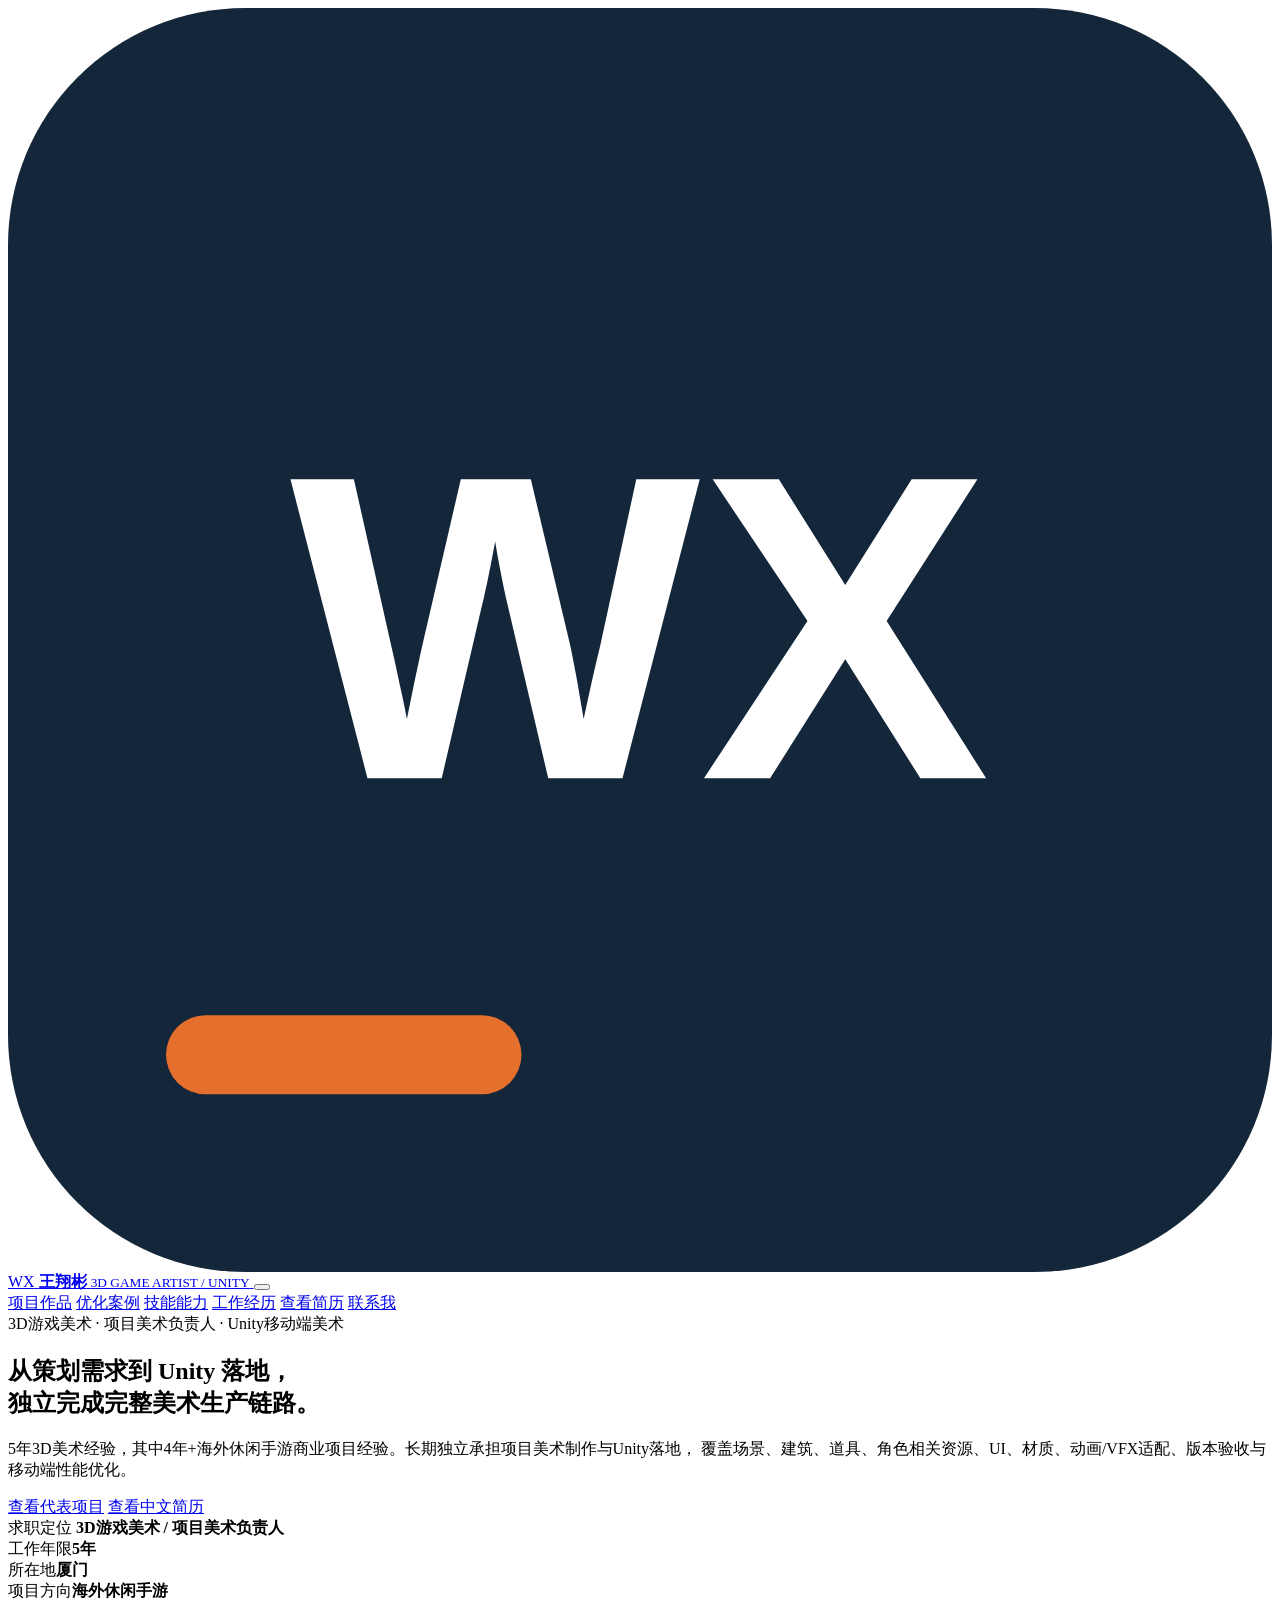
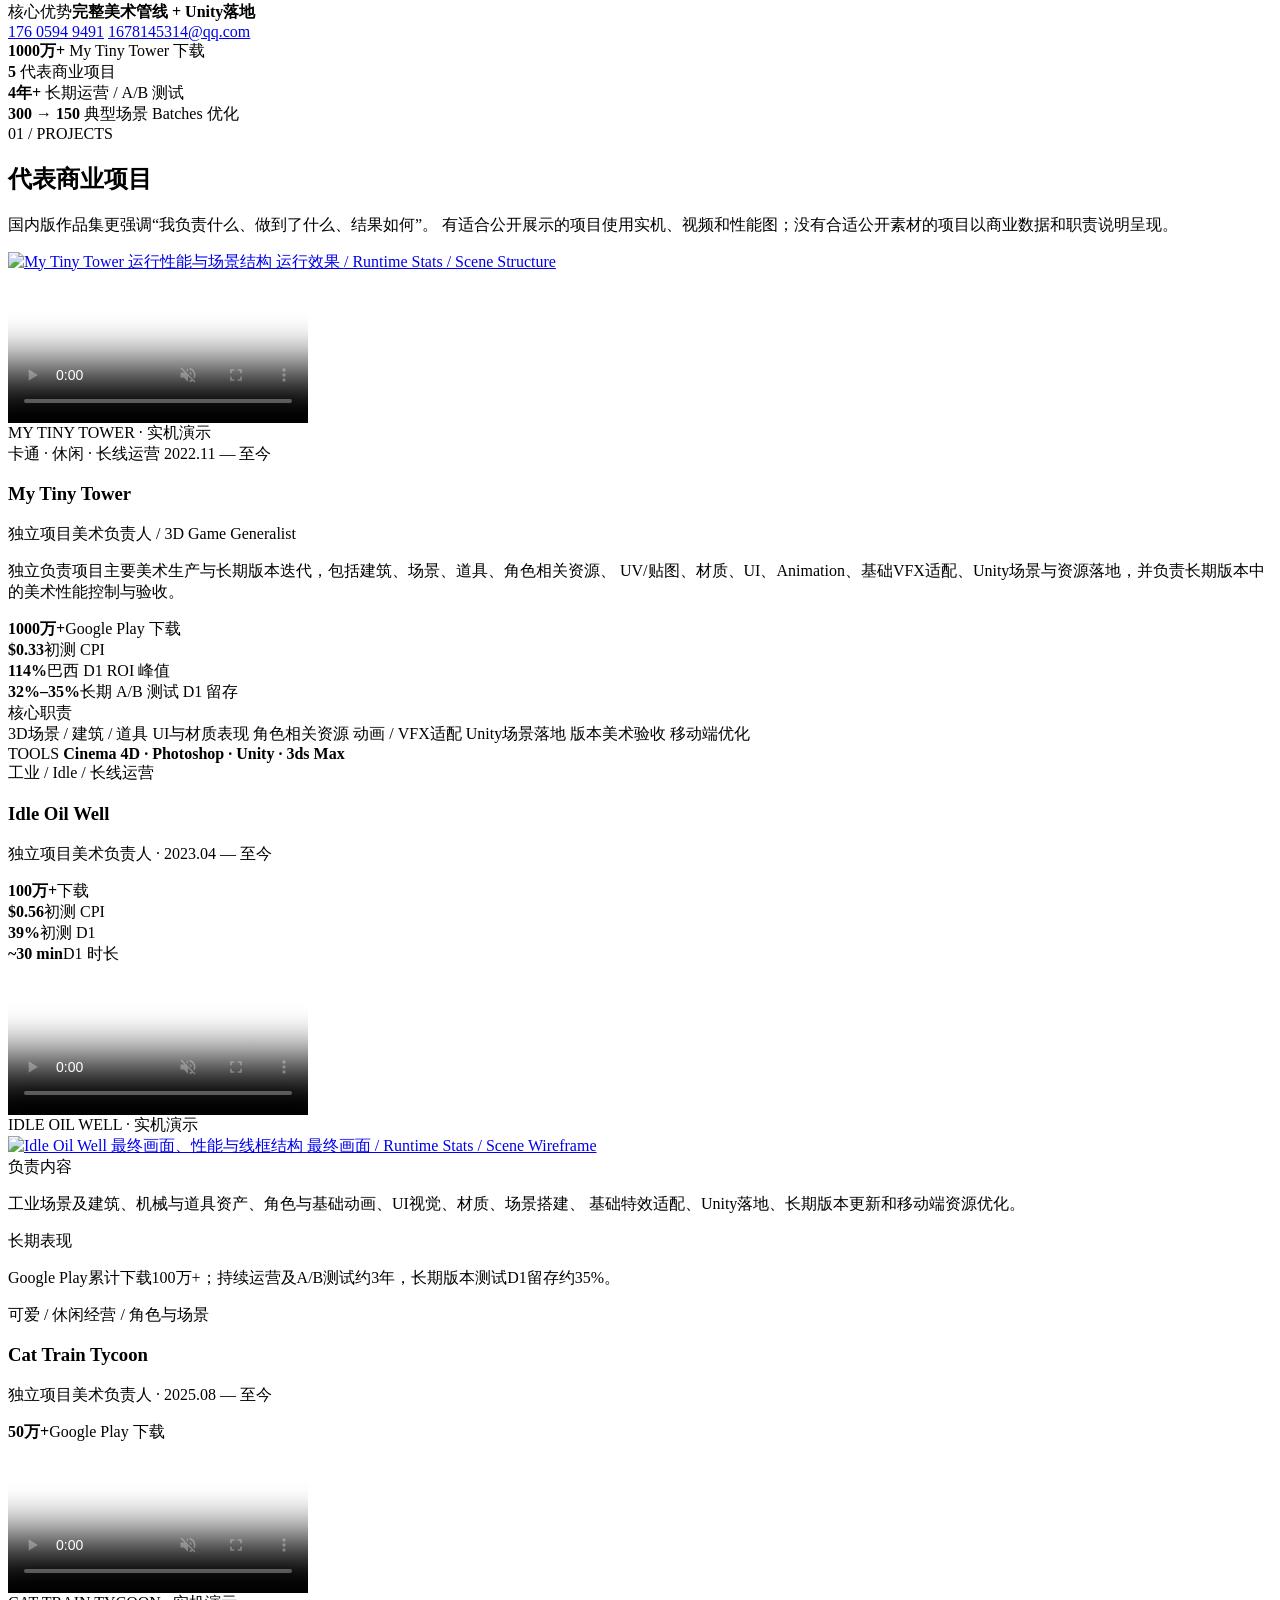
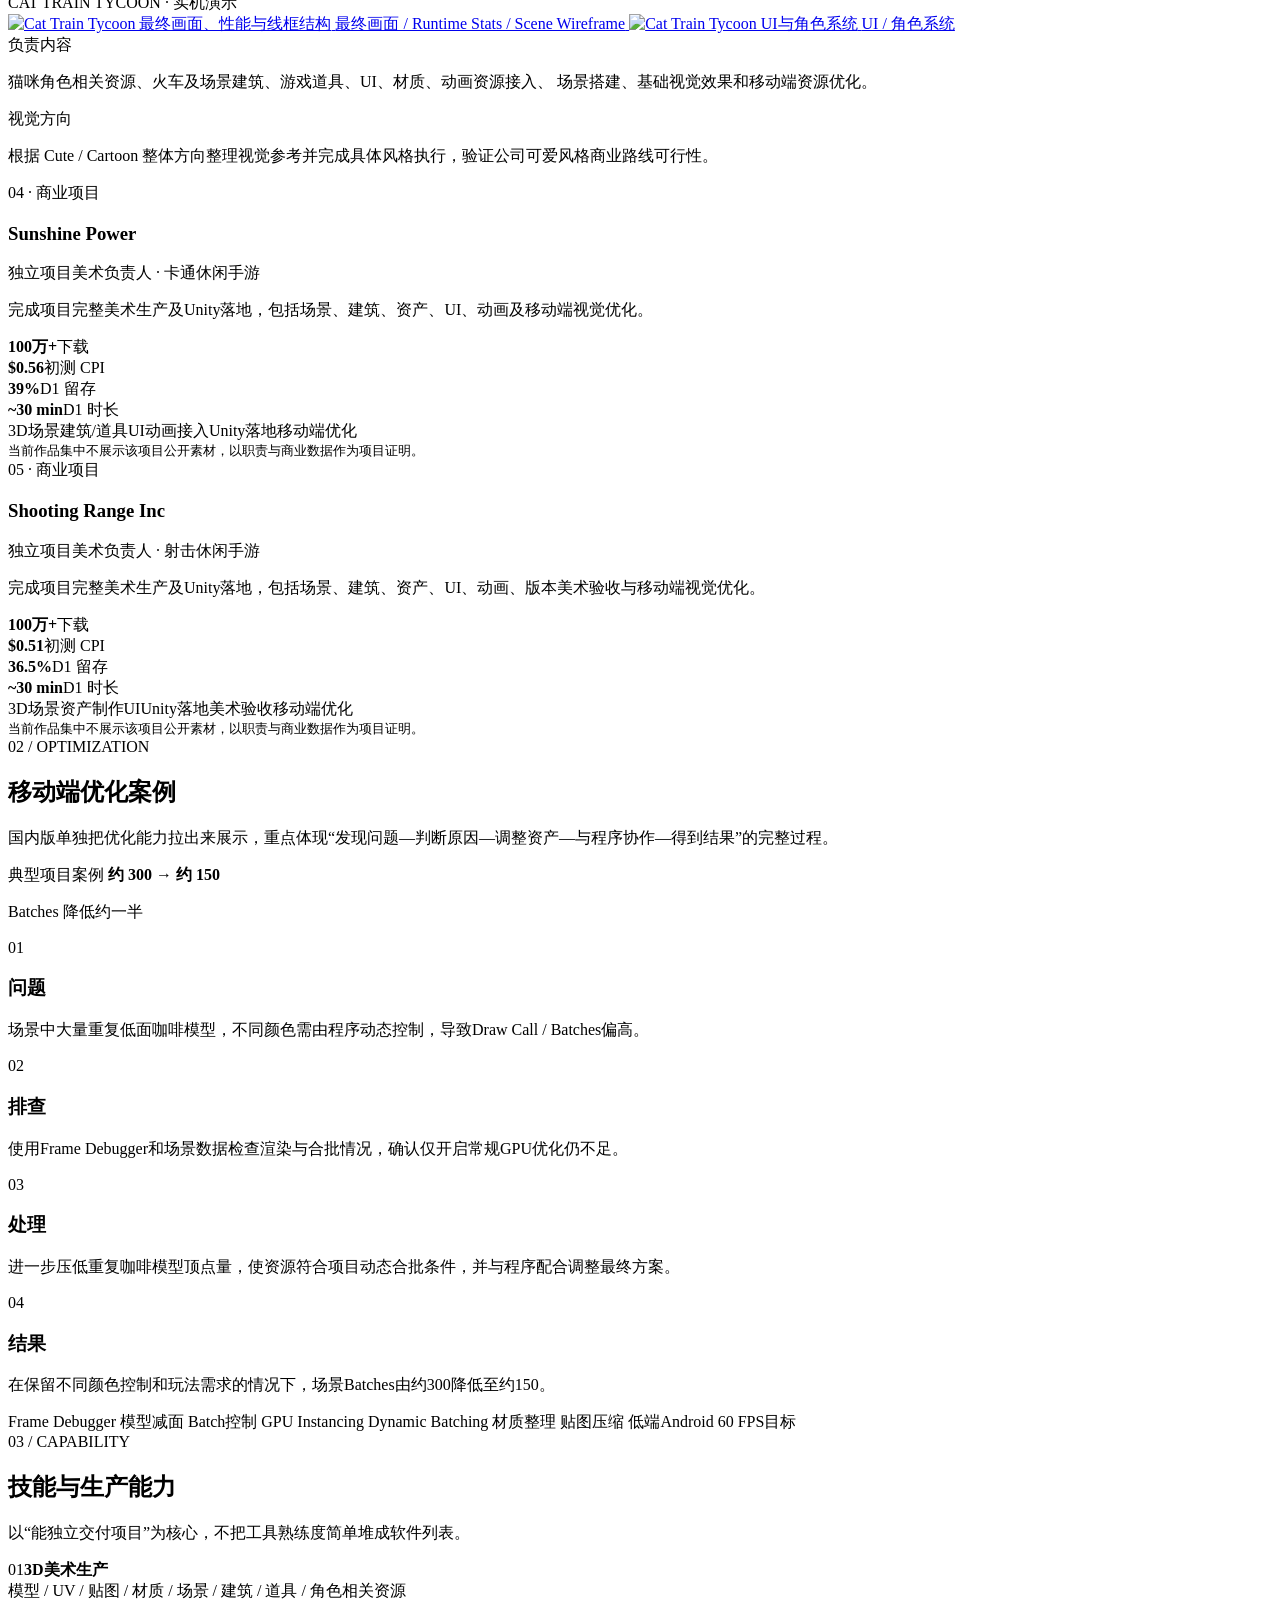
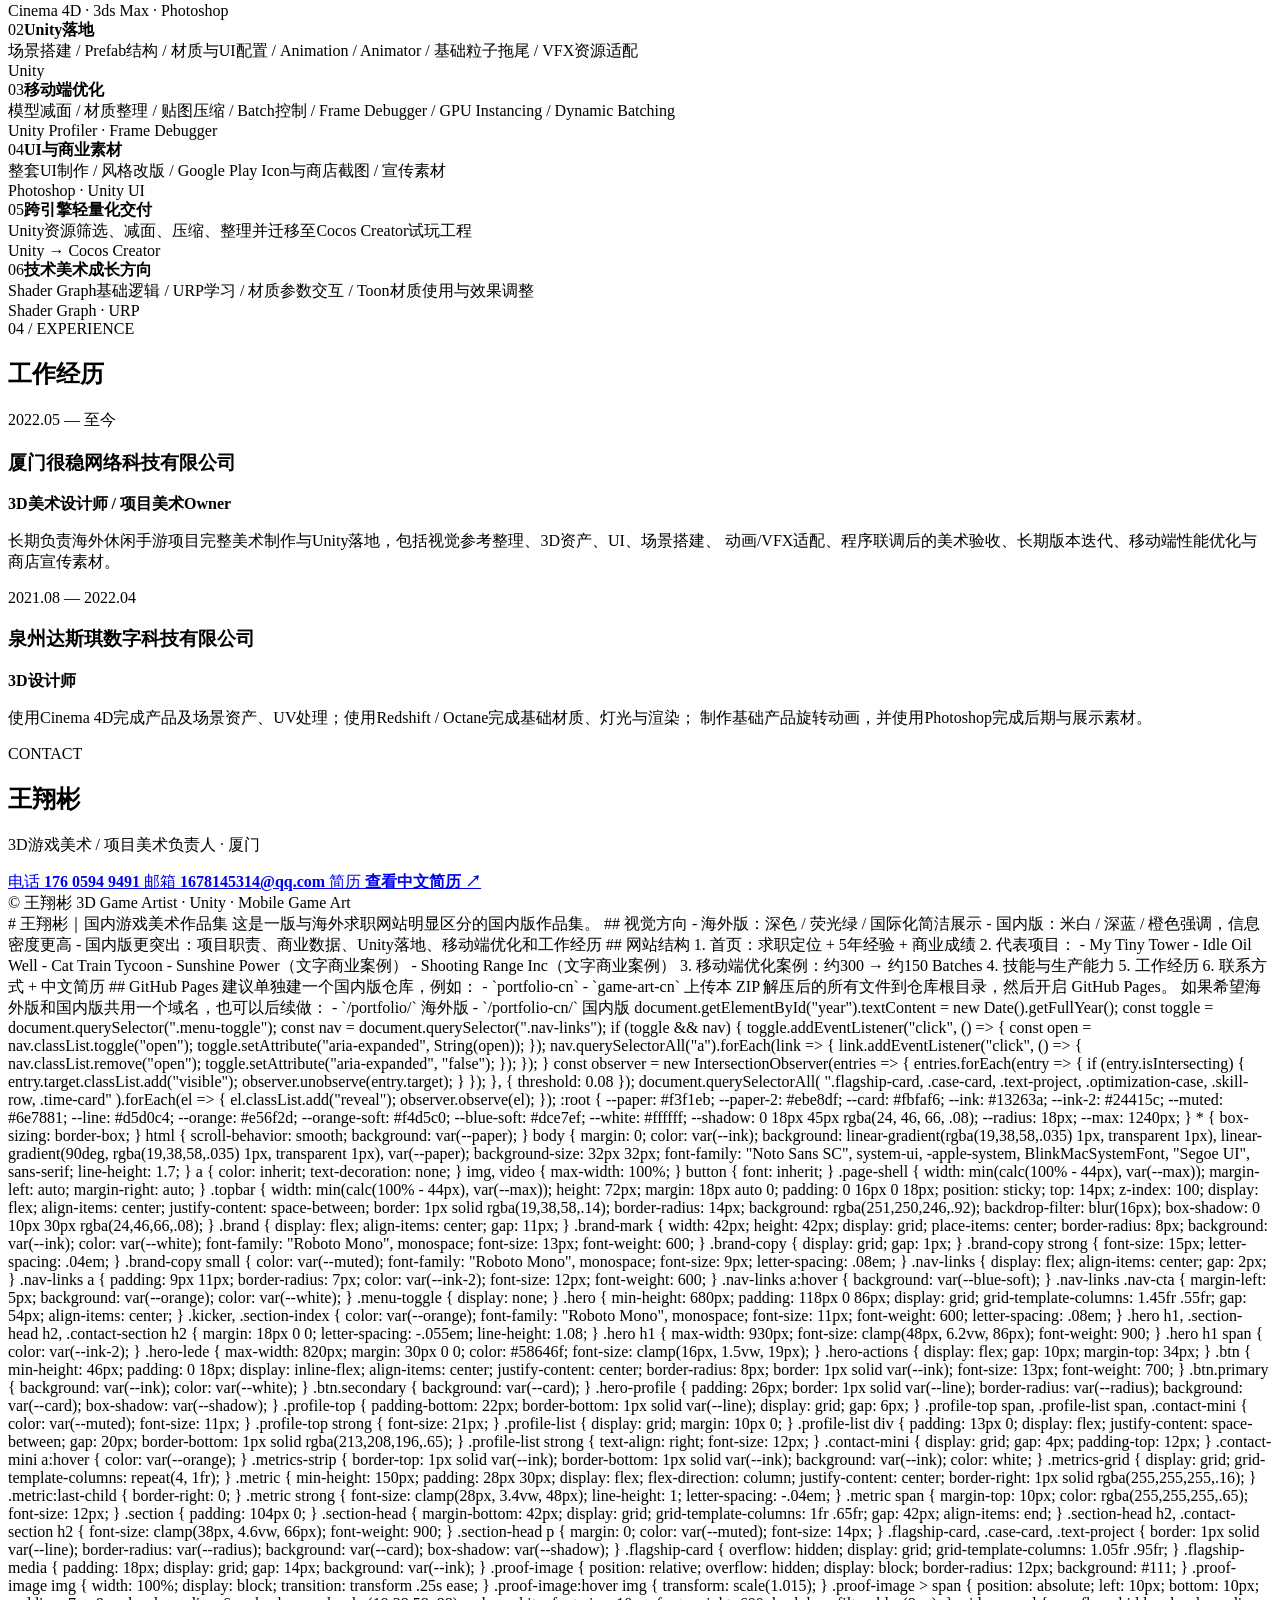
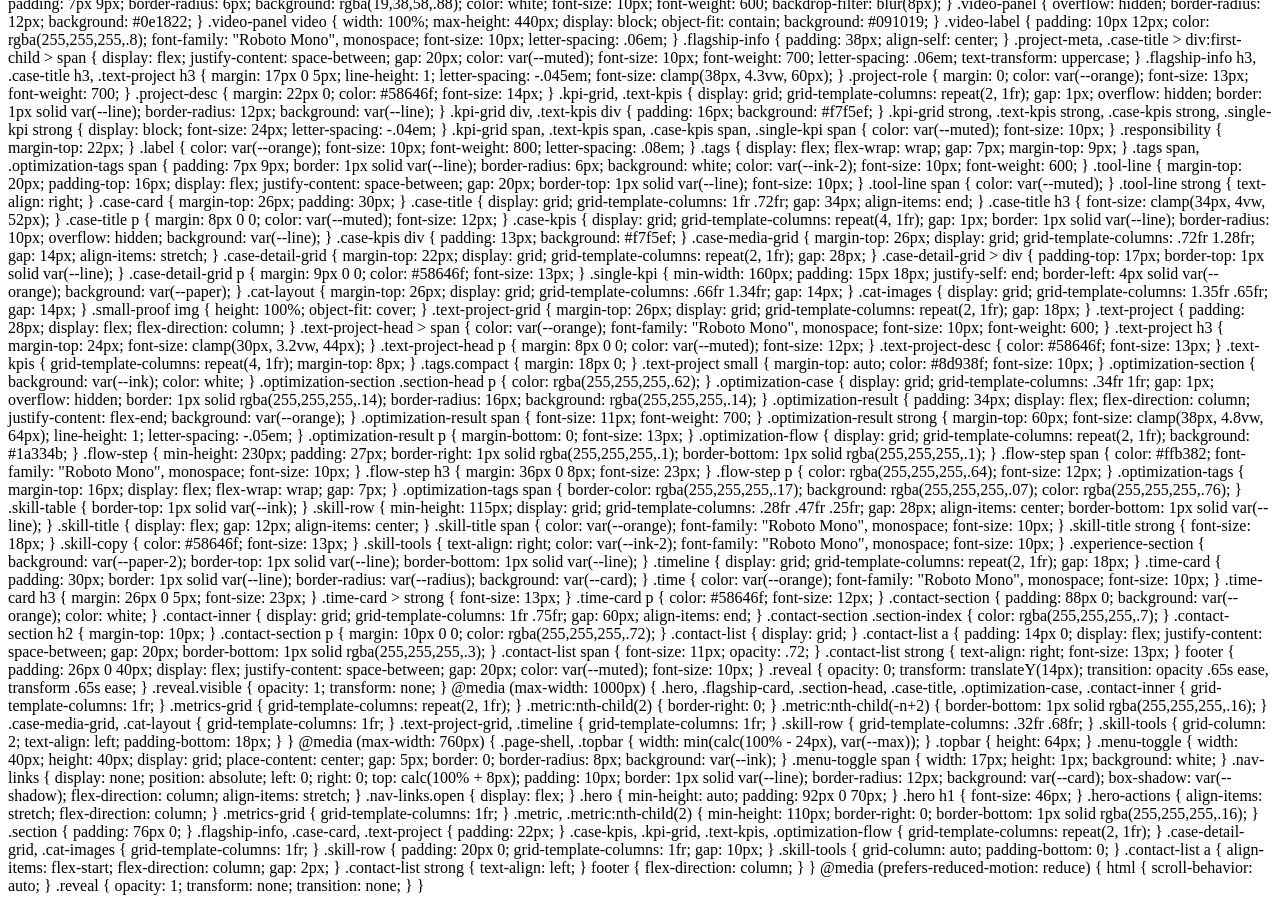
==== index.html @ 59a0f05b "Create index.html" ====
<svg xmlns="http://www.w3.org/2000/svg" viewBox="0 0 64 64">
<rect width="64" height="64" rx="12" fill="#13263a"/>
<text x="32" y="39" text-anchor="middle" font-family="Arial,sans-serif" font-size="22" font-weight="700" fill="#ffffff">WX</text>
<rect x="8" y="51" width="18" height="4" rx="2" fill="#e56f2d"/>
</svg>
<!DOCTYPE html>
<html lang="zh-CN">
<head>
  <meta charset="UTF-8" />
  <meta name="viewport" content="width=device-width, initial-scale=1.0" />
  <meta name="description" content="王翔彬｜3D游戏美术 / 项目美术负责人作品集。海外休闲手游商业项目、Unity完整落地、移动端优化与长期版本迭代。" />
  <meta name="theme-color" content="#f3f1eb" />
  <meta property="og:title" content="王翔彬｜3D游戏美术作品集" />
  <meta property="og:description" content="5年3D美术经验｜千万/百万下载项目｜Unity完整落地｜移动端优化" />
  <meta property="og:type" content="website" />
  <title>王翔彬｜3D游戏美术 / 项目美术负责人作品集</title>
  <link rel="preconnect" href="https://fonts.googleapis.com">
  <link rel="preconnect" href="https://fonts.gstatic.com" crossorigin>
  <link href="https://fonts.googleapis.com/css2?family=Noto+Sans+SC:wght@400;500;600;700;800;900&family=Roboto+Mono:wght@500;600&display=swap" rel="stylesheet">
  <link rel="icon" href="favicon.svg" type="image/svg+xml">
  <link rel="stylesheet" href="styles.css" />
</head>
<body>
  <header class="topbar">
    <a class="brand" href="#top">
      <span class="brand-mark">WX</span>
      <span class="brand-copy">
        <strong>王翔彬</strong>
        <small>3D GAME ARTIST / UNITY</small>
      </span>
    </a>

    <button class="menu-toggle" aria-label="打开导航" aria-expanded="false">
      <span></span><span></span>
    </button>

    <nav class="nav-links">
      <a href="#projects">项目作品</a>
      <a href="#optimization">优化案例</a>
      <a href="#skills">技能能力</a>
      <a href="#experience">工作经历</a>
      <a href="王翔彬_中文简历.pdf" target="_blank" rel="noopener">查看简历</a>
      <a class="nav-cta" href="#contact">联系我</a>
    </nav>
  </header>

  <main id="top">
    <section class="hero page-shell">
      <div class="hero-main">
        <div class="kicker">3D游戏美术 · 项目美术负责人 · Unity移动端美术</div>
        <h1>
          从策划需求到 Unity 落地，<br>
          <span>独立完成完整美术生产链路。</span>
        </h1>
        <p class="hero-lede">
          5年3D美术经验，其中4年+海外休闲手游商业项目经验。长期独立承担项目美术制作与Unity落地，
          覆盖场景、建筑、道具、角色相关资源、UI、材质、动画/VFX适配、版本验收与移动端性能优化。
        </p>
        <div class="hero-actions">
          <a class="btn primary" href="#projects">查看代表项目</a>
          <a class="btn secondary" href="王翔彬_中文简历.pdf" target="_blank" rel="noopener">查看中文简历</a>
        </div>
      </div>

      <aside class="hero-profile">
        <div class="profile-top">
          <span>求职定位</span>
          <strong>3D游戏美术 / 项目美术负责人</strong>
        </div>
        <div class="profile-list">
          <div><span>工作年限</span><strong>5年</strong></div>
          <div><span>所在地</span><strong>厦门</strong></div>
          <div><span>项目方向</span><strong>海外休闲手游</strong></div>
          <div><span>核心优势</span><strong>完整美术管线 + Unity落地</strong></div>
        </div>
        <div class="contact-mini">
          <a href="tel:+8617605949491">176 0594 9491</a>
          <a href="mailto:1678145314@qq.com">1678145314@qq.com</a>
        </div>
      </aside>
    </section>

    <section class="metrics-strip">
      <div class="page-shell metrics-grid">
        <div class="metric">
          <strong>1000万+</strong>
          <span>My Tiny Tower 下载</span>
        </div>
        <div class="metric">
          <strong>5</strong>
          <span>代表商业项目</span>
        </div>
        <div class="metric">
          <strong>4年+</strong>
          <span>长期运营 / A/B 测试</span>
        </div>
        <div class="metric">
          <strong>300 → 150</strong>
          <span>典型场景 Batches 优化</span>
        </div>
      </div>
    </section>

    <section class="section page-shell" id="projects">
      <div class="section-head">
        <div>
          <span class="section-index">01 / PROJECTS</span>
          <h2>代表商业项目</h2>
        </div>
        <p>
          国内版作品集更强调“我负责什么、做到了什么、结果如何”。
          有适合公开展示的项目使用实机、视频和性能图；没有合适公开素材的项目以商业数据和职责说明呈现。
        </p>
      </div>

      <article class="flagship-card">
        <div class="flagship-media">
          <a class="proof-image" href="assets/tiny-tower-proof.jpg" target="_blank" rel="noopener">
            <img src="assets/tiny-tower-proof.jpg" alt="My Tiny Tower 运行性能与场景结构" loading="lazy">
            <span>运行效果 / Runtime Stats / Scene Structure</span>
          </a>
          <div class="video-panel">
            <video controls muted playsinline preload="metadata" poster="assets/my-tiny-tower-gameplay-poster.jpg">
              <source src="assets/my-tiny-tower-gameplay.mp4" type="video/mp4">
            </video>
            <div class="video-label">MY TINY TOWER · 实机演示</div>
          </div>
        </div>

        <div class="flagship-info">
          <div class="project-meta">
            <span>卡通 · 休闲 · 长线运营</span>
            <span>2022.11 — 至今</span>
          </div>
          <h3>My Tiny Tower</h3>
          <p class="project-role">独立项目美术负责人 / 3D Game Generalist</p>
          <p class="project-desc">
            独立负责项目主要美术生产与长期版本迭代，包括建筑、场景、道具、角色相关资源、
            UV/贴图、材质、UI、Animation、基础VFX适配、Unity场景与资源落地，并负责长期版本中的美术性能控制与验收。
          </p>

          <div class="kpi-grid">
            <div><strong>1000万+</strong><span>Google Play 下载</span></div>
            <div><strong>$0.33</strong><span>初测 CPI</span></div>
            <div><strong>114%</strong><span>巴西 D1 ROI 峰值</span></div>
            <div><strong>32%–35%</strong><span>长期 A/B 测试 D1 留存</span></div>
          </div>

          <div class="responsibility">
            <span class="label">核心职责</span>
            <div class="tags">
              <span>3D场景 / 建筑 / 道具</span>
              <span>UI与材质表现</span>
              <span>角色相关资源</span>
              <span>动画 / VFX适配</span>
              <span>Unity场景落地</span>
              <span>版本美术验收</span>
              <span>移动端优化</span>
            </div>
          </div>

          <div class="tool-line">
            <span>TOOLS</span>
            <strong>Cinema 4D · Photoshop · Unity · 3ds Max</strong>
          </div>
        </div>
      </article>

      <article class="case-card">
        <div class="case-title">
          <div>
            <span>工业 / Idle / 长线运营</span>
            <h3>Idle Oil Well</h3>
            <p>独立项目美术负责人 · 2023.04 — 至今</p>
          </div>
          <div class="case-kpis">
            <div><strong>100万+</strong><span>下载</span></div>
            <div><strong>$0.56</strong><span>初测 CPI</span></div>
            <div><strong>39%</strong><span>初测 D1</span></div>
            <div><strong>~30 min</strong><span>D1 时长</span></div>
          </div>
        </div>

        <div class="case-media-grid">
          <div class="video-panel">
            <video controls muted playsinline preload="metadata" poster="assets/idle-oil-gameplay-poster.jpg">
              <source src="assets/idle-oil-gameplay.mp4" type="video/mp4">
            </video>
            <div class="video-label">IDLE OIL WELL · 实机演示</div>
          </div>
          <a class="proof-image" href="assets/idle-oil-proof.jpg" target="_blank" rel="noopener">
            <img src="assets/idle-oil-proof.jpg" alt="Idle Oil Well 最终画面、性能与线框结构" loading="lazy">
            <span>最终画面 / Runtime Stats / Scene Wireframe</span>
          </a>
        </div>

        <div class="case-detail-grid">
          <div>
            <span class="label">负责内容</span>
            <p>
              工业场景及建筑、机械与道具资产、角色与基础动画、UI视觉、材质、场景搭建、
              基础特效适配、Unity落地、长期版本更新和移动端资源优化。
            </p>
          </div>
          <div>
            <span class="label">长期表现</span>
            <p>
              Google Play累计下载100万+；持续运营及A/B测试约3年，长期版本测试D1留存约35%。
            </p>
          </div>
        </div>
      </article>

      <article class="case-card">
        <div class="case-title">
          <div>
            <span>可爱 / 休闲经营 / 角色与场景</span>
            <h3>Cat Train Tycoon</h3>
            <p>独立项目美术负责人 · 2025.08 — 至今</p>
          </div>
          <div class="single-kpi"><strong>50万+</strong><span>Google Play 下载</span></div>
        </div>

        <div class="cat-layout">
          <div class="video-panel">
            <video controls muted playsinline preload="metadata" poster="assets/cat-train-gameplay.webp">
              <source src="assets/cat-train-gameplay.mp4" type="video/mp4">
            </video>
            <div class="video-label">CAT TRAIN TYCOON · 实机演示</div>
          </div>

          <div class="cat-images">
            <a class="proof-image" href="assets/cat-train-proof.jpg" target="_blank" rel="noopener">
              <img src="assets/cat-train-proof.jpg" alt="Cat Train Tycoon 最终画面、性能与线框结构" loading="lazy">
              <span>最终画面 / Runtime Stats / Scene Wireframe</span>
            </a>
            <a class="proof-image small-proof" href="assets/cat-train-ui.webp" target="_blank" rel="noopener">
              <img src="assets/cat-train-ui.webp" alt="Cat Train Tycoon UI与角色系统" loading="lazy">
              <span>UI / 角色系统</span>
            </a>
          </div>
        </div>

        <div class="case-detail-grid">
          <div>
            <span class="label">负责内容</span>
            <p>
              猫咪角色相关资源、火车及场景建筑、游戏道具、UI、材质、动画资源接入、
              场景搭建、基础视觉效果和移动端资源优化。
            </p>
          </div>
          <div>
            <span class="label">视觉方向</span>
            <p>
              根据 Cute / Cartoon 整体方向整理视觉参考并完成具体风格执行，验证公司可爱风格商业路线可行性。
            </p>
          </div>
        </div>
      </article>

      <div class="text-project-grid">
        <article class="text-project">
          <div class="text-project-head">
            <span>04 · 商业项目</span>
            <h3>Sunshine Power</h3>
            <p>独立项目美术负责人 · 卡通休闲手游</p>
          </div>
          <p class="text-project-desc">
            完成项目完整美术生产及Unity落地，包括场景、建筑、资产、UI、动画及移动端视觉优化。
          </p>
          <div class="text-kpis">
            <div><strong>100万+</strong><span>下载</span></div>
            <div><strong>$0.56</strong><span>初测 CPI</span></div>
            <div><strong>39%</strong><span>D1 留存</span></div>
            <div><strong>~30 min</strong><span>D1 时长</span></div>
          </div>
          <div class="tags compact">
            <span>3D场景</span><span>建筑/道具</span><span>UI</span><span>动画接入</span><span>Unity落地</span><span>移动端优化</span>
          </div>
          <small>当前作品集中不展示该项目公开素材，以职责与商业数据作为项目证明。</small>
        </article>

        <article class="text-project">
          <div class="text-project-head">
            <span>05 · 商业项目</span>
            <h3>Shooting Range Inc</h3>
            <p>独立项目美术负责人 · 射击休闲手游</p>
          </div>
          <p class="text-project-desc">
            完成项目完整美术生产及Unity落地，包括场景、建筑、资产、UI、动画、版本美术验收与移动端视觉优化。
          </p>
          <div class="text-kpis">
            <div><strong>100万+</strong><span>下载</span></div>
            <div><strong>$0.51</strong><span>初测 CPI</span></div>
            <div><strong>36.5%</strong><span>D1 留存</span></div>
            <div><strong>~30 min</strong><span>D1 时长</span></div>
          </div>
          <div class="tags compact">
            <span>3D场景</span><span>资产制作</span><span>UI</span><span>Unity落地</span><span>美术验收</span><span>移动端优化</span>
          </div>
          <small>当前作品集中不展示该项目公开素材，以职责与商业数据作为项目证明。</small>
        </article>
      </div>
    </section>

    <section class="section optimization-section" id="optimization">
      <div class="page-shell">
        <div class="section-head">
          <div>
            <span class="section-index">02 / OPTIMIZATION</span>
            <h2>移动端优化案例</h2>
          </div>
          <p>
            国内版单独把优化能力拉出来展示，重点体现“发现问题—判断原因—调整资产—与程序协作—得到结果”的完整过程。
          </p>
        </div>

        <div class="optimization-case">
          <div class="optimization-result">
            <span>典型项目案例</span>
            <strong>约 300 → 约 150</strong>
            <p>Batches 降低约一半</p>
          </div>

          <div class="optimization-flow">
            <div class="flow-step">
              <span>01</span>
              <h3>问题</h3>
              <p>场景中大量重复低面咖啡模型，不同颜色需由程序动态控制，导致Draw Call / Batches偏高。</p>
            </div>
            <div class="flow-step">
              <span>02</span>
              <h3>排查</h3>
              <p>使用Frame Debugger和场景数据检查渲染与合批情况，确认仅开启常规GPU优化仍不足。</p>
            </div>
            <div class="flow-step">
              <span>03</span>
              <h3>处理</h3>
              <p>进一步压低重复咖啡模型顶点量，使资源符合项目动态合批条件，并与程序配合调整最终方案。</p>
            </div>
            <div class="flow-step">
              <span>04</span>
              <h3>结果</h3>
              <p>在保留不同颜色控制和玩法需求的情况下，场景Batches由约300降低至约150。</p>
            </div>
          </div>
        </div>

        <div class="optimization-tags">
          <span>Frame Debugger</span>
          <span>模型减面</span>
          <span>Batch控制</span>
          <span>GPU Instancing</span>
          <span>Dynamic Batching</span>
          <span>材质整理</span>
          <span>贴图压缩</span>
          <span>低端Android 60 FPS目标</span>
        </div>
      </div>
    </section>

    <section class="section page-shell" id="skills">
      <div class="section-head">
        <div>
          <span class="section-index">03 / CAPABILITY</span>
          <h2>技能与生产能力</h2>
        </div>
        <p>
          以“能独立交付项目”为核心，不把工具熟练度简单堆成软件列表。
        </p>
      </div>

      <div class="skill-table">
        <div class="skill-row">
          <div class="skill-title"><span>01</span><strong>3D美术生产</strong></div>
          <div class="skill-copy">模型 / UV / 贴图 / 材质 / 场景 / 建筑 / 道具 / 角色相关资源</div>
          <div class="skill-tools">Cinema 4D · 3ds Max · Photoshop</div>
        </div>
        <div class="skill-row">
          <div class="skill-title"><span>02</span><strong>Unity落地</strong></div>
          <div class="skill-copy">场景搭建 / Prefab结构 / 材质与UI配置 / Animation / Animator / 基础粒子拖尾 / VFX资源适配</div>
          <div class="skill-tools">Unity</div>
        </div>
        <div class="skill-row">
          <div class="skill-title"><span>03</span><strong>移动端优化</strong></div>
          <div class="skill-copy">模型减面 / 材质整理 / 贴图压缩 / Batch控制 / Frame Debugger / GPU Instancing / Dynamic Batching</div>
          <div class="skill-tools">Unity Profiler · Frame Debugger</div>
        </div>
        <div class="skill-row">
          <div class="skill-title"><span>04</span><strong>UI与商业素材</strong></div>
          <div class="skill-copy">整套UI制作 / 风格改版 / Google Play Icon与商店截图 / 宣传素材</div>
          <div class="skill-tools">Photoshop · Unity UI</div>
        </div>
        <div class="skill-row">
          <div class="skill-title"><span>05</span><strong>跨引擎轻量化交付</strong></div>
          <div class="skill-copy">Unity资源筛选、减面、压缩、整理并迁移至Cocos Creator试玩工程</div>
          <div class="skill-tools">Unity → Cocos Creator</div>
        </div>
        <div class="skill-row">
          <div class="skill-title"><span>06</span><strong>技术美术成长方向</strong></div>
          <div class="skill-copy">Shader Graph基础逻辑 / URP学习 / 材质参数交互 / Toon材质使用与效果调整</div>
          <div class="skill-tools">Shader Graph · URP</div>
        </div>
      </div>
    </section>

    <section class="section experience-section" id="experience">
      <div class="page-shell">
        <div class="section-head">
          <div>
            <span class="section-index">04 / EXPERIENCE</span>
            <h2>工作经历</h2>
          </div>
        </div>

        <div class="timeline">
          <div class="time-card">
            <span class="time">2022.05 — 至今</span>
            <h3>厦门很稳网络科技有限公司</h3>
            <strong>3D美术设计师 / 项目美术Owner</strong>
            <p>
              长期负责海外休闲手游项目完整美术制作与Unity落地，包括视觉参考整理、3D资产、UI、场景搭建、
              动画/VFX适配、程序联调后的美术验收、长期版本迭代、移动端性能优化与商店宣传素材。
            </p>
          </div>

          <div class="time-card">
            <span class="time">2021.08 — 2022.04</span>
            <h3>泉州达斯琪数字科技有限公司</h3>
            <strong>3D设计师</strong>
            <p>
              使用Cinema 4D完成产品及场景资产、UV处理；使用Redshift / Octane完成基础材质、灯光与渲染；
              制作基础产品旋转动画，并使用Photoshop完成后期与展示素材。
            </p>
          </div>
        </div>
      </div>
    </section>

    <section class="contact-section" id="contact">
      <div class="page-shell contact-inner">
        <div>
          <span class="section-index">CONTACT</span>
          <h2>王翔彬</h2>
          <p>3D游戏美术 / 项目美术负责人 · 厦门</p>
        </div>
        <div class="contact-list">
          <a href="tel:+8617605949491">
            <span>电话</span>
            <strong>176 0594 9491</strong>
          </a>
          <a href="mailto:1678145314@qq.com">
            <span>邮箱</span>
            <strong>1678145314@qq.com</strong>
          </a>
          <a href="王翔彬_中文简历.pdf" target="_blank" rel="noopener">
            <span>简历</span>
            <strong>查看中文简历 ↗</strong>
          </a>
        </div>
      </div>
    </section>
  </main>

  <footer class="page-shell">
    <span>© <span id="year"></span> 王翔彬</span>
    <span>3D Game Artist · Unity · Mobile Game Art</span>
  </footer>

  <script src="script.js"></script>
</body>
</html>

# 王翔彬｜国内游戏美术作品集

这是一版与海外求职网站明显区分的国内版作品集。

## 视觉方向
- 海外版：深色 / 荧光绿 / 国际化简洁展示
- 国内版：米白 / 深蓝 / 橙色强调，信息密度更高
- 国内版更突出：项目职责、商业数据、Unity落地、移动端优化和工作经历

## 网站结构
1. 首页：求职定位 + 5年经验 + 商业成绩
2. 代表项目：
   - My Tiny Tower
   - Idle Oil Well
   - Cat Train Tycoon
   - Sunshine Power（文字商业案例）
   - Shooting Range Inc（文字商业案例）
3. 移动端优化案例：约300 → 约150 Batches
4. 技能与生产能力
5. 工作经历
6. 联系方式 + 中文简历

## GitHub Pages
建议单独建一个国内版仓库，例如：
- `portfolio-cn`
- `game-art-cn`

上传本 ZIP 解压后的所有文件到仓库根目录，然后开启 GitHub Pages。

如果希望海外版和国内版共用一个域名，也可以后续做：
- `/portfolio/` 海外版
- `/portfolio-cn/` 国内版

document.getElementById("year").textContent = new Date().getFullYear();

const toggle = document.querySelector(".menu-toggle");
const nav = document.querySelector(".nav-links");

if (toggle && nav) {
  toggle.addEventListener("click", () => {
    const open = nav.classList.toggle("open");
    toggle.setAttribute("aria-expanded", String(open));
  });

  nav.querySelectorAll("a").forEach(link => {
    link.addEventListener("click", () => {
      nav.classList.remove("open");
      toggle.setAttribute("aria-expanded", "false");
    });
  });
}

const observer = new IntersectionObserver(entries => {
  entries.forEach(entry => {
    if (entry.isIntersecting) {
      entry.target.classList.add("visible");
      observer.unobserve(entry.target);
    }
  });
}, { threshold: 0.08 });

document.querySelectorAll(
  ".flagship-card, .case-card, .text-project, .optimization-case, .skill-row, .time-card"
).forEach(el => {
  el.classList.add("reveal");
  observer.observe(el);
});

:root {
  --paper: #f3f1eb;
  --paper-2: #ebe8df;
  --card: #fbfaf6;
  --ink: #13263a;
  --ink-2: #24415c;
  --muted: #6e7881;
  --line: #d5d0c4;
  --orange: #e56f2d;
  --orange-soft: #f4d5c0;
  --blue-soft: #dce7ef;
  --white: #ffffff;
  --shadow: 0 18px 45px rgba(24, 46, 66, .08);
  --radius: 18px;
  --max: 1240px;
}

* { box-sizing: border-box; }

html {
  scroll-behavior: smooth;
  background: var(--paper);
}

body {
  margin: 0;
  color: var(--ink);
  background:
    linear-gradient(rgba(19,38,58,.035) 1px, transparent 1px),
    linear-gradient(90deg, rgba(19,38,58,.035) 1px, transparent 1px),
    var(--paper);
  background-size: 32px 32px;
  font-family: "Noto Sans SC", system-ui, -apple-system, BlinkMacSystemFont, "Segoe UI", sans-serif;
  line-height: 1.7;
}

a { color: inherit; text-decoration: none; }
img, video { max-width: 100%; }
button { font: inherit; }

.page-shell {
  width: min(calc(100% - 44px), var(--max));
  margin-left: auto;
  margin-right: auto;
}

.topbar {
  width: min(calc(100% - 44px), var(--max));
  height: 72px;
  margin: 18px auto 0;
  padding: 0 16px 0 18px;
  position: sticky;
  top: 14px;
  z-index: 100;
  display: flex;
  align-items: center;
  justify-content: space-between;
  border: 1px solid rgba(19,38,58,.14);
  border-radius: 14px;
  background: rgba(251,250,246,.92);
  backdrop-filter: blur(16px);
  box-shadow: 0 10px 30px rgba(24,46,66,.08);
}

.brand {
  display: flex;
  align-items: center;
  gap: 11px;
}

.brand-mark {
  width: 42px;
  height: 42px;
  display: grid;
  place-items: center;
  border-radius: 8px;
  background: var(--ink);
  color: var(--white);
  font-family: "Roboto Mono", monospace;
  font-size: 13px;
  font-weight: 600;
}

.brand-copy {
  display: grid;
  gap: 1px;
}

.brand-copy strong {
  font-size: 15px;
  letter-spacing: .04em;
}

.brand-copy small {
  color: var(--muted);
  font-family: "Roboto Mono", monospace;
  font-size: 9px;
  letter-spacing: .08em;
}

.nav-links {
  display: flex;
  align-items: center;
  gap: 2px;
}

.nav-links a {
  padding: 9px 11px;
  border-radius: 7px;
  color: var(--ink-2);
  font-size: 12px;
  font-weight: 600;
}

.nav-links a:hover {
  background: var(--blue-soft);
}

.nav-links .nav-cta {
  margin-left: 5px;
  background: var(--orange);
  color: var(--white);
}

.menu-toggle { display: none; }

.hero {
  min-height: 680px;
  padding: 118px 0 86px;
  display: grid;
  grid-template-columns: 1.45fr .55fr;
  gap: 54px;
  align-items: center;
}

.kicker,
.section-index {
  color: var(--orange);
  font-family: "Roboto Mono", monospace;
  font-size: 11px;
  font-weight: 600;
  letter-spacing: .08em;
}

.hero h1,
.section-head h2,
.contact-section h2 {
  margin: 18px 0 0;
  letter-spacing: -.055em;
  line-height: 1.08;
}

.hero h1 {
  max-width: 930px;
  font-size: clamp(48px, 6.2vw, 86px);
  font-weight: 900;
}

.hero h1 span {
  color: var(--ink-2);
}

.hero-lede {
  max-width: 820px;
  margin: 30px 0 0;
  color: #58646f;
  font-size: clamp(16px, 1.5vw, 19px);
}

.hero-actions {
  display: flex;
  gap: 10px;
  margin-top: 34px;
}

.btn {
  min-height: 46px;
  padding: 0 18px;
  display: inline-flex;
  align-items: center;
  justify-content: center;
  border-radius: 8px;
  border: 1px solid var(--ink);
  font-size: 13px;
  font-weight: 700;
}

.btn.primary {
  background: var(--ink);
  color: var(--white);
}

.btn.secondary {
  background: var(--card);
}

.hero-profile {
  padding: 26px;
  border: 1px solid var(--line);
  border-radius: var(--radius);
  background: var(--card);
  box-shadow: var(--shadow);
}

.profile-top {
  padding-bottom: 22px;
  border-bottom: 1px solid var(--line);
  display: grid;
  gap: 6px;
}

.profile-top span,
.profile-list span,
.contact-mini {
  color: var(--muted);
  font-size: 11px;
}

.profile-top strong {
  font-size: 21px;
}

.profile-list {
  display: grid;
  margin: 10px 0;
}

.profile-list div {
  padding: 13px 0;
  display: flex;
  justify-content: space-between;
  gap: 20px;
  border-bottom: 1px solid rgba(213,208,196,.65);
}

.profile-list strong {
  text-align: right;
  font-size: 12px;
}

.contact-mini {
  display: grid;
  gap: 4px;
  padding-top: 12px;
}

.contact-mini a:hover { color: var(--orange); }

.metrics-strip {
  border-top: 1px solid var(--ink);
  border-bottom: 1px solid var(--ink);
  background: var(--ink);
  color: white;
}

.metrics-grid {
  display: grid;
  grid-template-columns: repeat(4, 1fr);
}

.metric {
  min-height: 150px;
  padding: 28px 30px;
  display: flex;
  flex-direction: column;
  justify-content: center;
  border-right: 1px solid rgba(255,255,255,.16);
}

.metric:last-child { border-right: 0; }

.metric strong {
  font-size: clamp(28px, 3.4vw, 48px);
  line-height: 1;
  letter-spacing: -.04em;
}

.metric span {
  margin-top: 10px;
  color: rgba(255,255,255,.65);
  font-size: 12px;
}

.section {
  padding: 104px 0;
}

.section-head {
  margin-bottom: 42px;
  display: grid;
  grid-template-columns: 1fr .65fr;
  gap: 42px;
  align-items: end;
}

.section-head h2,
.contact-section h2 {
  font-size: clamp(38px, 4.6vw, 66px);
  font-weight: 900;
}

.section-head p {
  margin: 0;
  color: var(--muted);
  font-size: 14px;
}

.flagship-card,
.case-card,
.text-project {
  border: 1px solid var(--line);
  border-radius: var(--radius);
  background: var(--card);
  box-shadow: var(--shadow);
}

.flagship-card {
  overflow: hidden;
  display: grid;
  grid-template-columns: 1.05fr .95fr;
}

.flagship-media {
  padding: 18px;
  display: grid;
  gap: 14px;
  background: var(--ink);
}

.proof-image {
  position: relative;
  overflow: hidden;
  display: block;
  border-radius: 12px;
  background: #111;
}

.proof-image img {
  width: 100%;
  display: block;
  transition: transform .25s ease;
}

.proof-image:hover img { transform: scale(1.015); }

.proof-image > span {
  position: absolute;
  left: 10px;
  bottom: 10px;
  padding: 7px 9px;
  border-radius: 6px;
  background: rgba(19,38,58,.88);
  color: white;
  font-size: 10px;
  font-weight: 600;
  backdrop-filter: blur(8px);
}

.video-panel {
  overflow: hidden;
  border-radius: 12px;
  background: #0e1822;
}

.video-panel video {
  width: 100%;
  max-height: 440px;
  display: block;
  object-fit: contain;
  background: #091019;
}

.video-label {
  padding: 10px 12px;
  color: rgba(255,255,255,.8);
  font-family: "Roboto Mono", monospace;
  font-size: 10px;
  letter-spacing: .06em;
}

.flagship-info {
  padding: 38px;
  align-self: center;
}

.project-meta,
.case-title > div:first-child > span {
  display: flex;
  justify-content: space-between;
  gap: 20px;
  color: var(--muted);
  font-size: 10px;
  font-weight: 700;
  letter-spacing: .06em;
  text-transform: uppercase;
}

.flagship-info h3,
.case-title h3,
.text-project h3 {
  margin: 17px 0 5px;
  line-height: 1;
  letter-spacing: -.045em;
  font-size: clamp(38px, 4.3vw, 60px);
}

.project-role {
  margin: 0;
  color: var(--orange);
  font-size: 13px;
  font-weight: 700;
}

.project-desc {
  margin: 22px 0;
  color: #58646f;
  font-size: 14px;
}

.kpi-grid,
.text-kpis {
  display: grid;
  grid-template-columns: repeat(2, 1fr);
  gap: 1px;
  overflow: hidden;
  border: 1px solid var(--line);
  border-radius: 12px;
  background: var(--line);
}

.kpi-grid div,
.text-kpis div {
  padding: 16px;
  background: #f7f5ef;
}

.kpi-grid strong,
.text-kpis strong,
.case-kpis strong,
.single-kpi strong {
  display: block;
  font-size: 24px;
  letter-spacing: -.04em;
}

.kpi-grid span,
.text-kpis span,
.case-kpis span,
.single-kpi span {
  color: var(--muted);
  font-size: 10px;
}

.responsibility {
  margin-top: 22px;
}

.label {
  color: var(--orange);
  font-size: 10px;
  font-weight: 800;
  letter-spacing: .08em;
}

.tags {
  display: flex;
  flex-wrap: wrap;
  gap: 7px;
  margin-top: 9px;
}

.tags span,
.optimization-tags span {
  padding: 7px 9px;
  border: 1px solid var(--line);
  border-radius: 6px;
  background: white;
  color: var(--ink-2);
  font-size: 10px;
  font-weight: 600;
}

.tool-line {
  margin-top: 20px;
  padding-top: 16px;
  display: flex;
  justify-content: space-between;
  gap: 20px;
  border-top: 1px solid var(--line);
  font-size: 10px;
}

.tool-line span {
  color: var(--muted);
}

.tool-line strong {
  text-align: right;
}

.case-card {
  margin-top: 26px;
  padding: 30px;
}

.case-title {
  display: grid;
  grid-template-columns: 1fr .72fr;
  gap: 34px;
  align-items: end;
}

.case-title h3 {
  font-size: clamp(34px, 4vw, 52px);
}

.case-title p {
  margin: 8px 0 0;
  color: var(--muted);
  font-size: 12px;
}

.case-kpis {
  display: grid;
  grid-template-columns: repeat(4, 1fr);
  gap: 1px;
  border: 1px solid var(--line);
  border-radius: 10px;
  overflow: hidden;
  background: var(--line);
}

.case-kpis div {
  padding: 13px;
  background: #f7f5ef;
}

.case-media-grid {
  margin-top: 26px;
  display: grid;
  grid-template-columns: .72fr 1.28fr;
  gap: 14px;
  align-items: stretch;
}

.case-detail-grid {
  margin-top: 22px;
  display: grid;
  grid-template-columns: repeat(2, 1fr);
  gap: 28px;
}

.case-detail-grid > div {
  padding-top: 17px;
  border-top: 1px solid var(--line);
}

.case-detail-grid p {
  margin: 9px 0 0;
  color: #58646f;
  font-size: 13px;
}

.single-kpi {
  min-width: 160px;
  padding: 15px 18px;
  justify-self: end;
  border-left: 4px solid var(--orange);
  background: var(--paper);
}

.cat-layout {
  margin-top: 26px;
  display: grid;
  grid-template-columns: .66fr 1.34fr;
  gap: 14px;
}

.cat-images {
  display: grid;
  grid-template-columns: 1.35fr .65fr;
  gap: 14px;
}

.small-proof img {
  height: 100%;
  object-fit: cover;
}

.text-project-grid {
  margin-top: 26px;
  display: grid;
  grid-template-columns: repeat(2, 1fr);
  gap: 18px;
}

.text-project {
  padding: 28px;
  display: flex;
  flex-direction: column;
}

.text-project-head > span {
  color: var(--orange);
  font-family: "Roboto Mono", monospace;
  font-size: 10px;
  font-weight: 600;
}

.text-project h3 {
  margin-top: 24px;
  font-size: clamp(30px, 3.2vw, 44px);
}

.text-project-head p {
  margin: 8px 0 0;
  color: var(--muted);
  font-size: 12px;
}

.text-project-desc {
  color: #58646f;
  font-size: 13px;
}

.text-kpis {
  grid-template-columns: repeat(4, 1fr);
  margin-top: 8px;
}

.tags.compact {
  margin: 18px 0;
}

.text-project small {
  margin-top: auto;
  color: #8d938f;
  font-size: 10px;
}

.optimization-section {
  background: var(--ink);
  color: white;
}

.optimization-section .section-head p {
  color: rgba(255,255,255,.62);
}

.optimization-case {
  display: grid;
  grid-template-columns: .34fr 1fr;
  gap: 1px;
  overflow: hidden;
  border: 1px solid rgba(255,255,255,.14);
  border-radius: 16px;
  background: rgba(255,255,255,.14);
}

.optimization-result {
  padding: 34px;
  display: flex;
  flex-direction: column;
  justify-content: flex-end;
  background: var(--orange);
}

.optimization-result span {
  font-size: 11px;
  font-weight: 700;
}

.optimization-result strong {
  margin-top: 60px;
  font-size: clamp(38px, 4.8vw, 64px);
  line-height: 1;
  letter-spacing: -.05em;
}

.optimization-result p {
  margin-bottom: 0;
  font-size: 13px;
}

.optimization-flow {
  display: grid;
  grid-template-columns: repeat(2, 1fr);
  background: #1a334b;
}

.flow-step {
  min-height: 230px;
  padding: 27px;
  border-right: 1px solid rgba(255,255,255,.1);
  border-bottom: 1px solid rgba(255,255,255,.1);
}

.flow-step span {
  color: #ffb382;
  font-family: "Roboto Mono", monospace;
  font-size: 10px;
}

.flow-step h3 {
  margin: 36px 0 8px;
  font-size: 23px;
}

.flow-step p {
  color: rgba(255,255,255,.64);
  font-size: 12px;
}

.optimization-tags {
  margin-top: 16px;
  display: flex;
  flex-wrap: wrap;
  gap: 7px;
}

.optimization-tags span {
  border-color: rgba(255,255,255,.17);
  background: rgba(255,255,255,.07);
  color: rgba(255,255,255,.76);
}

.skill-table {
  border-top: 1px solid var(--ink);
}

.skill-row {
  min-height: 115px;
  display: grid;
  grid-template-columns: .28fr .47fr .25fr;
  gap: 28px;
  align-items: center;
  border-bottom: 1px solid var(--line);
}

.skill-title {
  display: flex;
  gap: 12px;
  align-items: center;
}

.skill-title span {
  color: var(--orange);
  font-family: "Roboto Mono", monospace;
  font-size: 10px;
}

.skill-title strong {
  font-size: 18px;
}

.skill-copy {
  color: #58646f;
  font-size: 13px;
}

.skill-tools {
  text-align: right;
  color: var(--ink-2);
  font-family: "Roboto Mono", monospace;
  font-size: 10px;
}

.experience-section {
  background: var(--paper-2);
  border-top: 1px solid var(--line);
  border-bottom: 1px solid var(--line);
}

.timeline {
  display: grid;
  grid-template-columns: repeat(2, 1fr);
  gap: 18px;
}

.time-card {
  padding: 30px;
  border: 1px solid var(--line);
  border-radius: var(--radius);
  background: var(--card);
}

.time {
  color: var(--orange);
  font-family: "Roboto Mono", monospace;
  font-size: 10px;
}

.time-card h3 {
  margin: 26px 0 5px;
  font-size: 23px;
}

.time-card > strong {
  font-size: 13px;
}

.time-card p {
  color: #58646f;
  font-size: 12px;
}

.contact-section {
  padding: 88px 0;
  background: var(--orange);
  color: white;
}

.contact-inner {
  display: grid;
  grid-template-columns: 1fr .75fr;
  gap: 60px;
  align-items: end;
}

.contact-section .section-index {
  color: rgba(255,255,255,.7);
}

.contact-section h2 {
  margin-top: 10px;
}

.contact-section p {
  margin: 10px 0 0;
  color: rgba(255,255,255,.72);
}

.contact-list {
  display: grid;
}

.contact-list a {
  padding: 14px 0;
  display: flex;
  justify-content: space-between;
  gap: 20px;
  border-bottom: 1px solid rgba(255,255,255,.3);
}

.contact-list span {
  font-size: 11px;
  opacity: .72;
}

.contact-list strong {
  text-align: right;
  font-size: 13px;
}

footer {
  padding: 26px 0 40px;
  display: flex;
  justify-content: space-between;
  gap: 20px;
  color: var(--muted);
  font-size: 10px;
}

.reveal {
  opacity: 0;
  transform: translateY(14px);
  transition: opacity .65s ease, transform .65s ease;
}
.reveal.visible {
  opacity: 1;
  transform: none;
}

@media (max-width: 1000px) {
  .hero,
  .flagship-card,
  .section-head,
  .case-title,
  .optimization-case,
  .contact-inner {
    grid-template-columns: 1fr;
  }
  .metrics-grid { grid-template-columns: repeat(2, 1fr); }
  .metric:nth-child(2) { border-right: 0; }
  .metric:nth-child(-n+2) { border-bottom: 1px solid rgba(255,255,255,.16); }
  .case-media-grid,
  .cat-layout { grid-template-columns: 1fr; }
  .text-project-grid,
  .timeline { grid-template-columns: 1fr; }
  .skill-row {
    grid-template-columns: .32fr .68fr;
  }
  .skill-tools {
    grid-column: 2;
    text-align: left;
    padding-bottom: 18px;
  }
}

@media (max-width: 760px) {
  .page-shell,
  .topbar {
    width: min(calc(100% - 24px), var(--max));
  }

  .topbar { height: 64px; }

  .menu-toggle {
    width: 40px;
    height: 40px;
    display: grid;
    place-content: center;
    gap: 5px;
    border: 0;
    border-radius: 8px;
    background: var(--ink);
  }

  .menu-toggle span {
    width: 17px;
    height: 1px;
    background: white;
  }

  .nav-links {
    display: none;
    position: absolute;
    left: 0;
    right: 0;
    top: calc(100% + 8px);
    padding: 10px;
    border: 1px solid var(--line);
    border-radius: 12px;
    background: var(--card);
    box-shadow: var(--shadow);
    flex-direction: column;
    align-items: stretch;
  }

  .nav-links.open { display: flex; }

  .hero {
    min-height: auto;
    padding: 92px 0 70px;
  }

  .hero h1 { font-size: 46px; }

  .hero-actions {
    align-items: stretch;
    flex-direction: column;
  }

  .metrics-grid { grid-template-columns: 1fr; }
  .metric,
  .metric:nth-child(2) {
    min-height: 110px;
    border-right: 0;
    border-bottom: 1px solid rgba(255,255,255,.16);
  }

  .section { padding: 76px 0; }

  .flagship-info,
  .case-card,
  .text-project { padding: 22px; }

  .case-kpis,
  .kpi-grid,
  .text-kpis,
  .optimization-flow {
    grid-template-columns: repeat(2, 1fr);
  }

  .case-detail-grid,
  .cat-images {
    grid-template-columns: 1fr;
  }

  .skill-row {
    padding: 20px 0;
    grid-template-columns: 1fr;
    gap: 10px;
  }

  .skill-tools {
    grid-column: auto;
    padding-bottom: 0;
  }

  .contact-list a {
    align-items: flex-start;
    flex-direction: column;
    gap: 2px;
  }

  .contact-list strong { text-align: left; }

  footer { flex-direction: column; }
}

@media (prefers-reduced-motion: reduce) {
  html { scroll-behavior: auto; }
  .reveal { opacity: 1; transform: none; transition: none; }
}
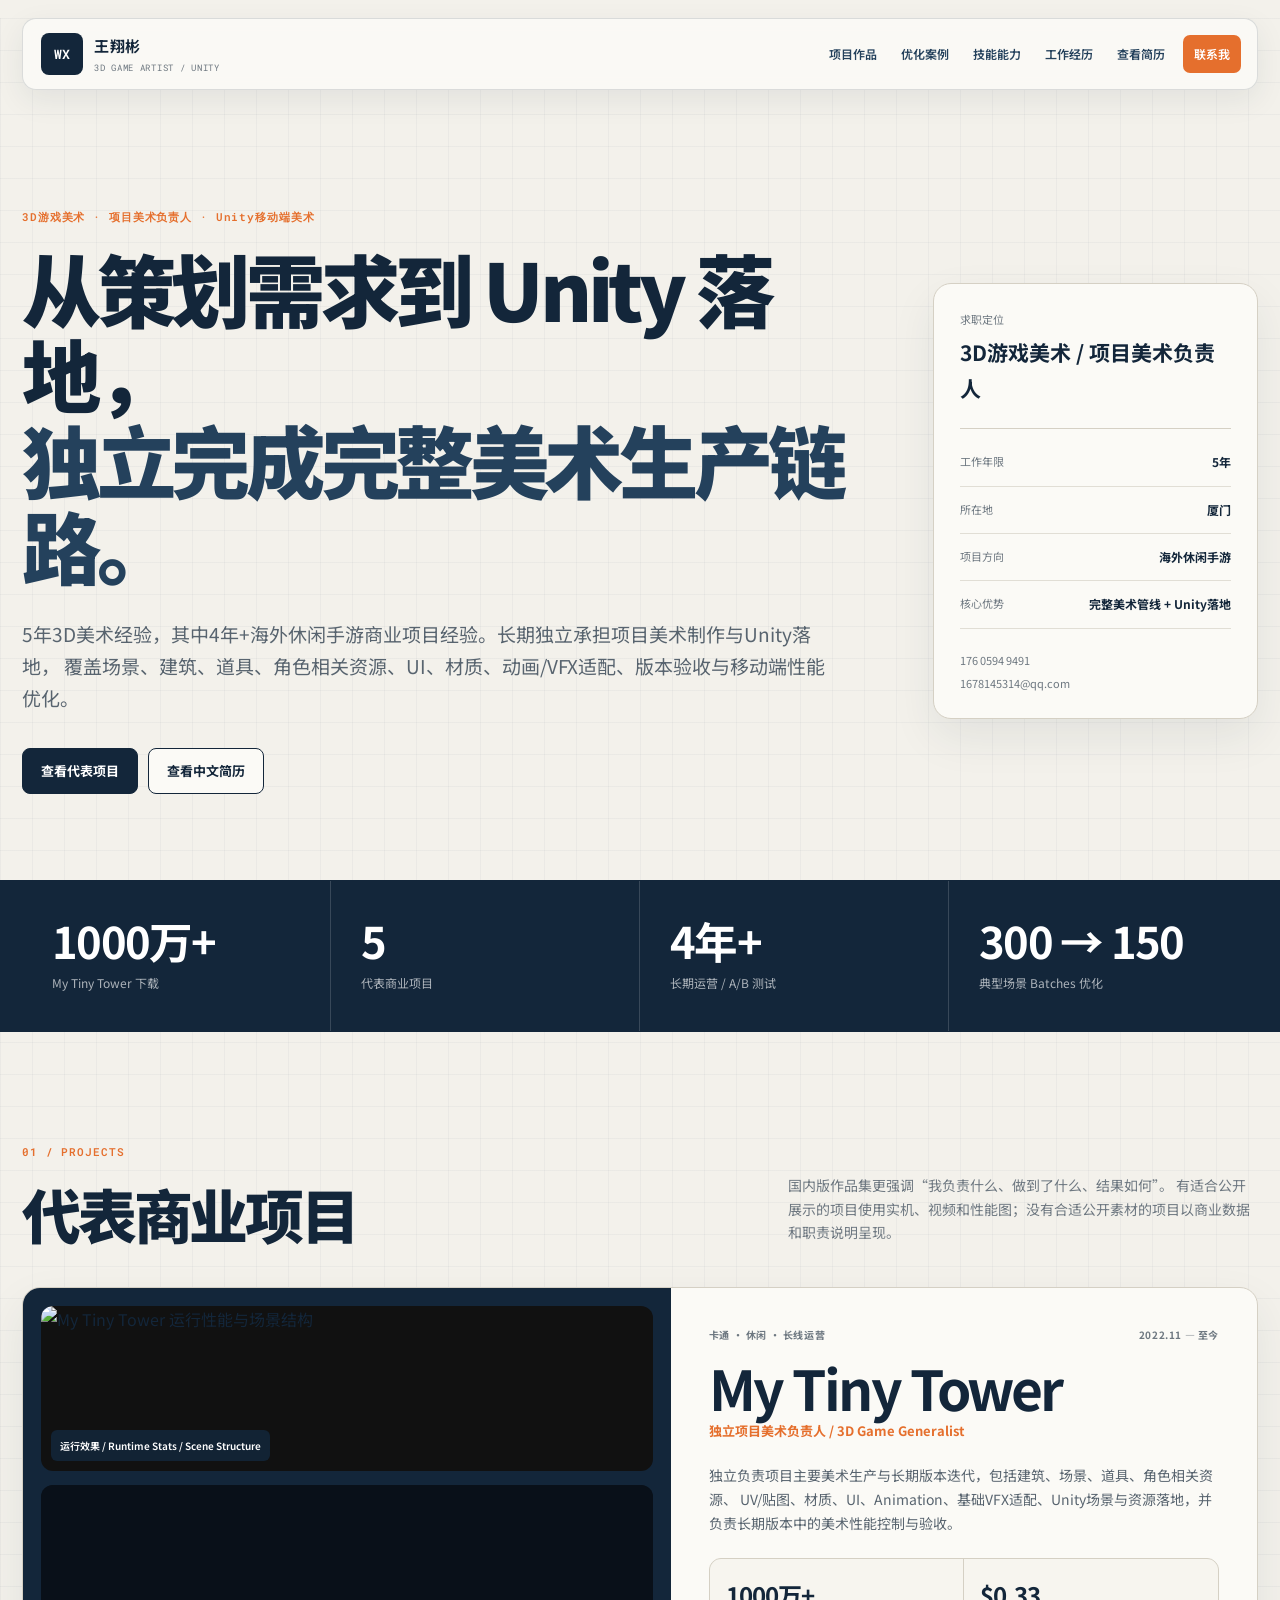
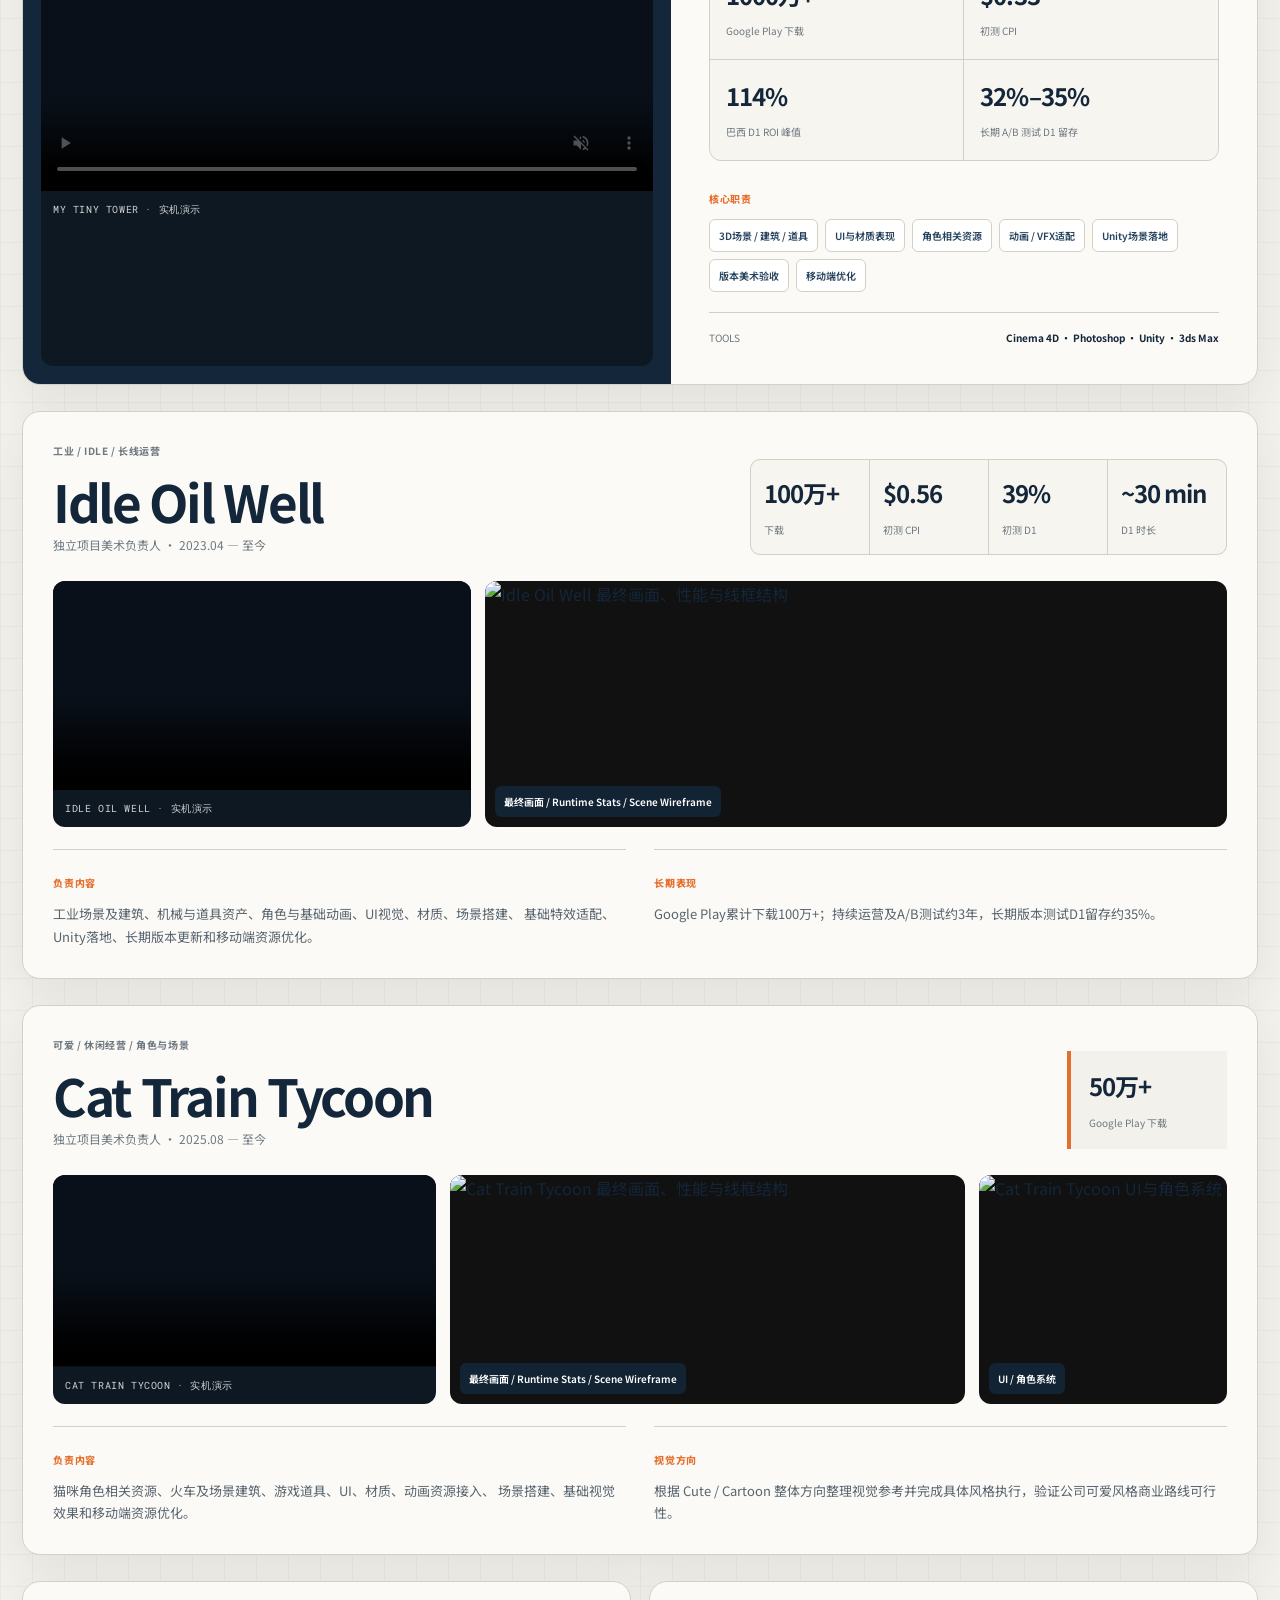
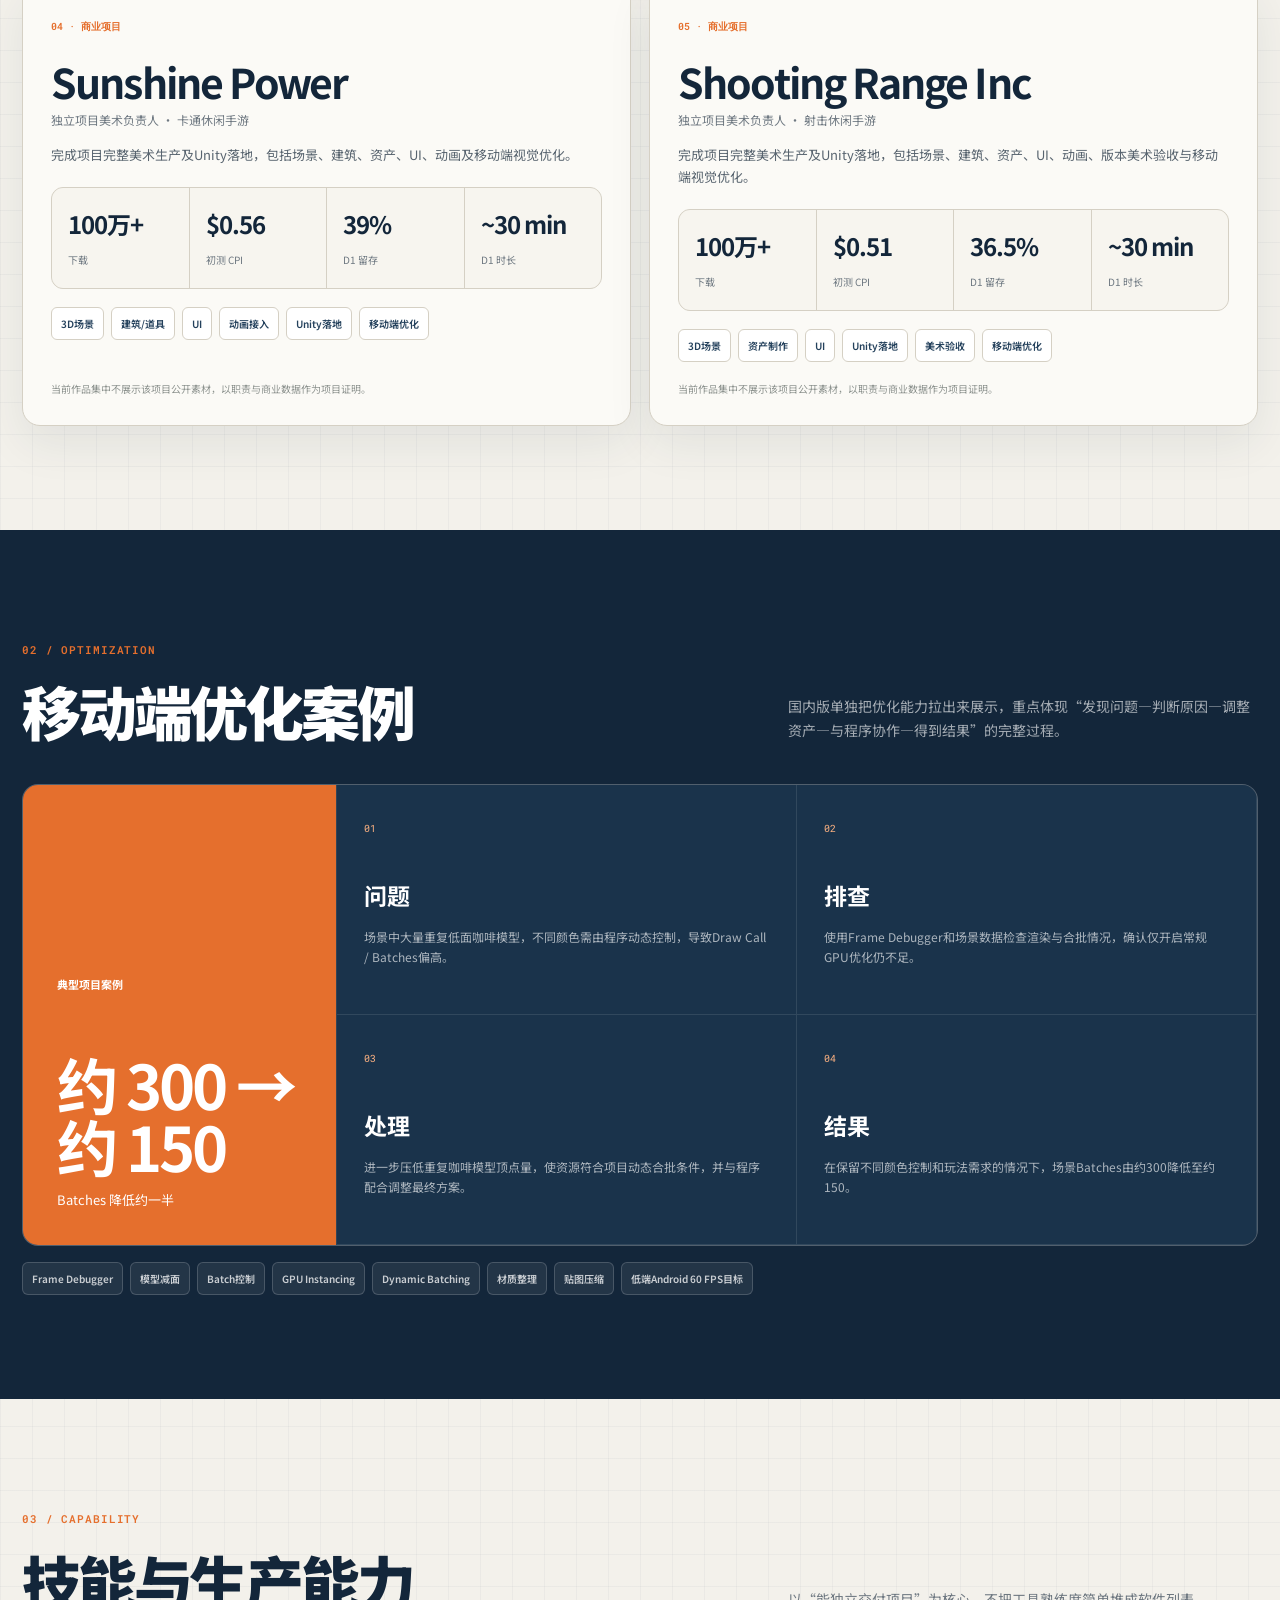
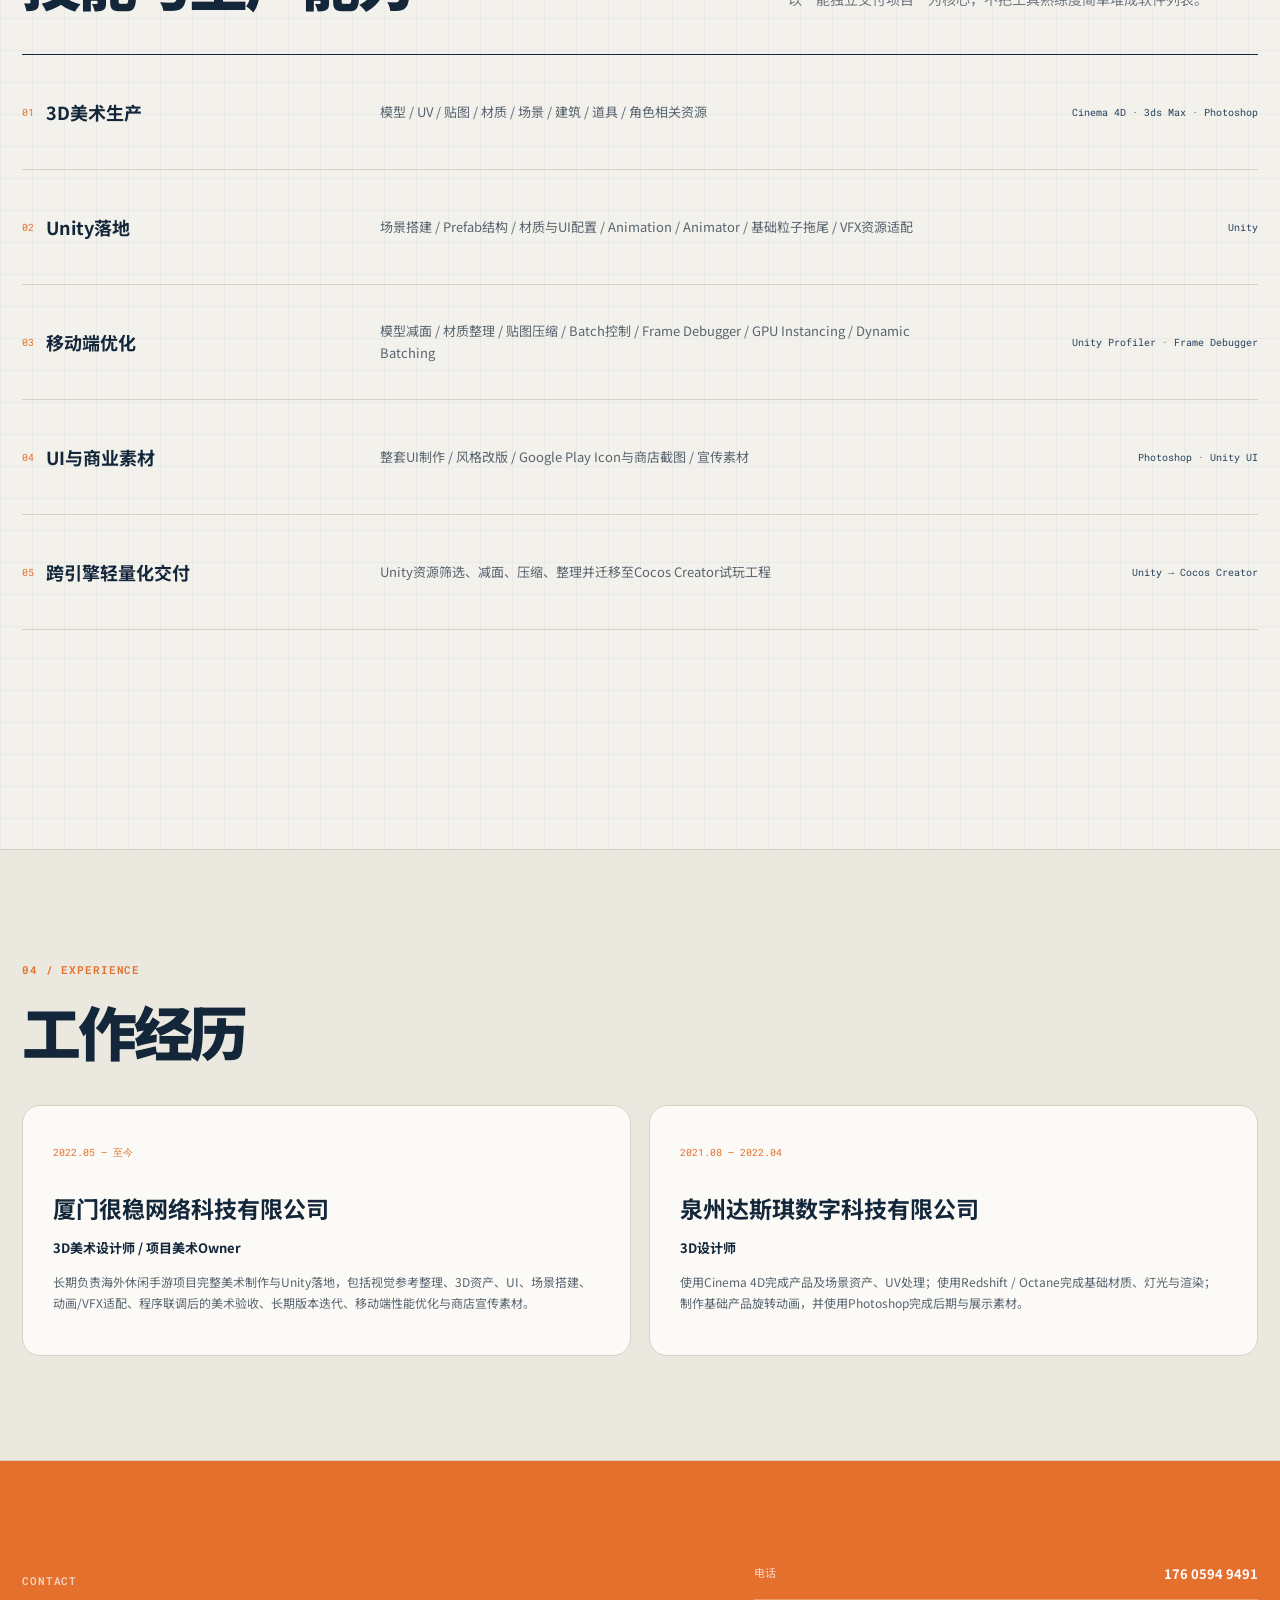
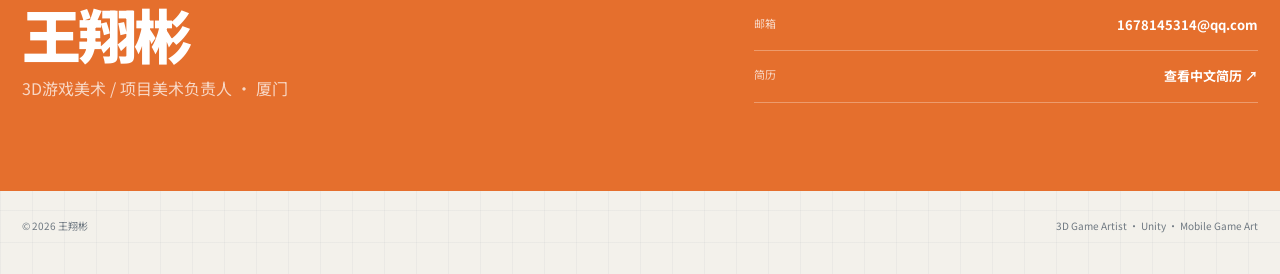
==== commit 9dc7c45c: "Add files via upload" ====
--- a/index.html
+++ b/index.html
@@ -1,8 +1,3 @@
-<svg xmlns="http://www.w3.org/2000/svg" viewBox="0 0 64 64">
-<rect width="64" height="64" rx="12" fill="#13263a"/>
-<text x="32" y="39" text-anchor="middle" font-family="Arial,sans-serif" font-size="22" font-weight="700" fill="#ffffff">WX</text>
-<rect x="8" y="51" width="18" height="4" rx="2" fill="#e56f2d"/>
-</svg>
 <!DOCTYPE html>
 <html lang="zh-CN">
 <head>
@@ -470,1077 +465,3 @@
   <script src="script.js"></script>
 </body>
 </html>
-
-# 王翔彬｜国内游戏美术作品集
-
-这是一版与海外求职网站明显区分的国内版作品集。
-
-## 视觉方向
-- 海外版：深色 / 荧光绿 / 国际化简洁展示
-- 国内版：米白 / 深蓝 / 橙色强调，信息密度更高
-- 国内版更突出：项目职责、商业数据、Unity落地、移动端优化和工作经历
-
-## 网站结构
-1. 首页：求职定位 + 5年经验 + 商业成绩
-2. 代表项目：
-   - My Tiny Tower
-   - Idle Oil Well
-   - Cat Train Tycoon
-   - Sunshine Power（文字商业案例）
-   - Shooting Range Inc（文字商业案例）
-3. 移动端优化案例：约300 → 约150 Batches
-4. 技能与生产能力
-5. 工作经历
-6. 联系方式 + 中文简历
-
-## GitHub Pages
-建议单独建一个国内版仓库，例如：
-- `portfolio-cn`
-- `game-art-cn`
-
-上传本 ZIP 解压后的所有文件到仓库根目录，然后开启 GitHub Pages。
-
-如果希望海外版和国内版共用一个域名，也可以后续做：
-- `/portfolio/` 海外版
-- `/portfolio-cn/` 国内版
-
-document.getElementById("year").textContent = new Date().getFullYear();
-
-const toggle = document.querySelector(".menu-toggle");
-const nav = document.querySelector(".nav-links");
-
-if (toggle && nav) {
-  toggle.addEventListener("click", () => {
-    const open = nav.classList.toggle("open");
-    toggle.setAttribute("aria-expanded", String(open));
-  });
-
-  nav.querySelectorAll("a").forEach(link => {
-    link.addEventListener("click", () => {
-      nav.classList.remove("open");
-      toggle.setAttribute("aria-expanded", "false");
-    });
-  });
-}
-
-const observer = new IntersectionObserver(entries => {
-  entries.forEach(entry => {
-    if (entry.isIntersecting) {
-      entry.target.classList.add("visible");
-      observer.unobserve(entry.target);
-    }
-  });
-}, { threshold: 0.08 });
-
-document.querySelectorAll(
-  ".flagship-card, .case-card, .text-project, .optimization-case, .skill-row, .time-card"
-).forEach(el => {
-  el.classList.add("reveal");
-  observer.observe(el);
-});
-
-:root {
-  --paper: #f3f1eb;
-  --paper-2: #ebe8df;
-  --card: #fbfaf6;
-  --ink: #13263a;
-  --ink-2: #24415c;
-  --muted: #6e7881;
-  --line: #d5d0c4;
-  --orange: #e56f2d;
-  --orange-soft: #f4d5c0;
-  --blue-soft: #dce7ef;
-  --white: #ffffff;
-  --shadow: 0 18px 45px rgba(24, 46, 66, .08);
-  --radius: 18px;
-  --max: 1240px;
-}
-
-* { box-sizing: border-box; }
-
-html {
-  scroll-behavior: smooth;
-  background: var(--paper);
-}
-
-body {
-  margin: 0;
-  color: var(--ink);
-  background:
-    linear-gradient(rgba(19,38,58,.035) 1px, transparent 1px),
-    linear-gradient(90deg, rgba(19,38,58,.035) 1px, transparent 1px),
-    var(--paper);
-  background-size: 32px 32px;
-  font-family: "Noto Sans SC", system-ui, -apple-system, BlinkMacSystemFont, "Segoe UI", sans-serif;
-  line-height: 1.7;
-}
-
-a { color: inherit; text-decoration: none; }
-img, video { max-width: 100%; }
-button { font: inherit; }
-
-.page-shell {
-  width: min(calc(100% - 44px), var(--max));
-  margin-left: auto;
-  margin-right: auto;
-}
-
-.topbar {
-  width: min(calc(100% - 44px), var(--max));
-  height: 72px;
-  margin: 18px auto 0;
-  padding: 0 16px 0 18px;
-  position: sticky;
-  top: 14px;
-  z-index: 100;
-  display: flex;
-  align-items: center;
-  justify-content: space-between;
-  border: 1px solid rgba(19,38,58,.14);
-  border-radius: 14px;
-  background: rgba(251,250,246,.92);
-  backdrop-filter: blur(16px);
-  box-shadow: 0 10px 30px rgba(24,46,66,.08);
-}
-
-.brand {
-  display: flex;
-  align-items: center;
-  gap: 11px;
-}
-
-.brand-mark {
-  width: 42px;
-  height: 42px;
-  display: grid;
-  place-items: center;
-  border-radius: 8px;
-  background: var(--ink);
-  color: var(--white);
-  font-family: "Roboto Mono", monospace;
-  font-size: 13px;
-  font-weight: 600;
-}
-
-.brand-copy {
-  display: grid;
-  gap: 1px;
-}
-
-.brand-copy strong {
-  font-size: 15px;
-  letter-spacing: .04em;
-}
-
-.brand-copy small {
-  color: var(--muted);
-  font-family: "Roboto Mono", monospace;
-  font-size: 9px;
-  letter-spacing: .08em;
-}
-
-.nav-links {
-  display: flex;
-  align-items: center;
-  gap: 2px;
-}
-
-.nav-links a {
-  padding: 9px 11px;
-  border-radius: 7px;
-  color: var(--ink-2);
-  font-size: 12px;
-  font-weight: 600;
-}
-
-.nav-links a:hover {
-  background: var(--blue-soft);
-}
-
-.nav-links .nav-cta {
-  margin-left: 5px;
-  background: var(--orange);
-  color: var(--white);
-}
-
-.menu-toggle { display: none; }
-
-.hero {
-  min-height: 680px;
-  padding: 118px 0 86px;
-  display: grid;
-  grid-template-columns: 1.45fr .55fr;
-  gap: 54px;
-  align-items: center;
-}
-
-.kicker,
-.section-index {
-  color: var(--orange);
-  font-family: "Roboto Mono", monospace;
-  font-size: 11px;
-  font-weight: 600;
-  letter-spacing: .08em;
-}
-
-.hero h1,
-.section-head h2,
-.contact-section h2 {
-  margin: 18px 0 0;
-  letter-spacing: -.055em;
-  line-height: 1.08;
-}
-
-.hero h1 {
-  max-width: 930px;
-  font-size: clamp(48px, 6.2vw, 86px);
-  font-weight: 900;
-}
-
-.hero h1 span {
-  color: var(--ink-2);
-}
-
-.hero-lede {
-  max-width: 820px;
-  margin: 30px 0 0;
-  color: #58646f;
-  font-size: clamp(16px, 1.5vw, 19px);
-}
-
-.hero-actions {
-  display: flex;
-  gap: 10px;
-  margin-top: 34px;
-}
-
-.btn {
-  min-height: 46px;
-  padding: 0 18px;
-  display: inline-flex;
-  align-items: center;
-  justify-content: center;
-  border-radius: 8px;
-  border: 1px solid var(--ink);
-  font-size: 13px;
-  font-weight: 700;
-}
-
-.btn.primary {
-  background: var(--ink);
-  color: var(--white);
-}
-
-.btn.secondary {
-  background: var(--card);
-}
-
-.hero-profile {
-  padding: 26px;
-  border: 1px solid var(--line);
-  border-radius: var(--radius);
-  background: var(--card);
-  box-shadow: var(--shadow);
-}
-
-.profile-top {
-  padding-bottom: 22px;
-  border-bottom: 1px solid var(--line);
-  display: grid;
-  gap: 6px;
-}
-
-.profile-top span,
-.profile-list span,
-.contact-mini {
-  color: var(--muted);
-  font-size: 11px;
-}
-
-.profile-top strong {
-  font-size: 21px;
-}
-
-.profile-list {
-  display: grid;
-  margin: 10px 0;
-}
-
-.profile-list div {
-  padding: 13px 0;
-  display: flex;
-  justify-content: space-between;
-  gap: 20px;
-  border-bottom: 1px solid rgba(213,208,196,.65);
-}
-
-.profile-list strong {
-  text-align: right;
-  font-size: 12px;
-}
-
-.contact-mini {
-  display: grid;
-  gap: 4px;
-  padding-top: 12px;
-}
-
-.contact-mini a:hover { color: var(--orange); }
-
-.metrics-strip {
-  border-top: 1px solid var(--ink);
-  border-bottom: 1px solid var(--ink);
-  background: var(--ink);
-  color: white;
-}
-
-.metrics-grid {
-  display: grid;
-  grid-template-columns: repeat(4, 1fr);
-}
-
-.metric {
-  min-height: 150px;
-  padding: 28px 30px;
-  display: flex;
-  flex-direction: column;
-  justify-content: center;
-  border-right: 1px solid rgba(255,255,255,.16);
-}
-
-.metric:last-child { border-right: 0; }
-
-.metric strong {
-  font-size: clamp(28px, 3.4vw, 48px);
-  line-height: 1;
-  letter-spacing: -.04em;
-}
-
-.metric span {
-  margin-top: 10px;
-  color: rgba(255,255,255,.65);
-  font-size: 12px;
-}
-
-.section {
-  padding: 104px 0;
-}
-
-.section-head {
-  margin-bottom: 42px;
-  display: grid;
-  grid-template-columns: 1fr .65fr;
-  gap: 42px;
-  align-items: end;
-}
-
-.section-head h2,
-.contact-section h2 {
-  font-size: clamp(38px, 4.6vw, 66px);
-  font-weight: 900;
-}
-
-.section-head p {
-  margin: 0;
-  color: var(--muted);
-  font-size: 14px;
-}
-
-.flagship-card,
-.case-card,
-.text-project {
-  border: 1px solid var(--line);
-  border-radius: var(--radius);
-  background: var(--card);
-  box-shadow: var(--shadow);
-}
-
-.flagship-card {
-  overflow: hidden;
-  display: grid;
-  grid-template-columns: 1.05fr .95fr;
-}
-
-.flagship-media {
-  padding: 18px;
-  display: grid;
-  gap: 14px;
-  background: var(--ink);
-}
-
-.proof-image {
-  position: relative;
-  overflow: hidden;
-  display: block;
-  border-radius: 12px;
-  background: #111;
-}
-
-.proof-image img {
-  width: 100%;
-  display: block;
-  transition: transform .25s ease;
-}
-
-.proof-image:hover img { transform: scale(1.015); }
-
-.proof-image > span {
-  position: absolute;
-  left: 10px;
-  bottom: 10px;
-  padding: 7px 9px;
-  border-radius: 6px;
-  background: rgba(19,38,58,.88);
-  color: white;
-  font-size: 10px;
-  font-weight: 600;
-  backdrop-filter: blur(8px);
-}
-
-.video-panel {
-  overflow: hidden;
-  border-radius: 12px;
-  background: #0e1822;
-}
-
-.video-panel video {
-  width: 100%;
-  max-height: 440px;
-  display: block;
-  object-fit: contain;
-  background: #091019;
-}
-
-.video-label {
-  padding: 10px 12px;
-  color: rgba(255,255,255,.8);
-  font-family: "Roboto Mono", monospace;
-  font-size: 10px;
-  letter-spacing: .06em;
-}
-
-.flagship-info {
-  padding: 38px;
-  align-self: center;
-}
-
-.project-meta,
-.case-title > div:first-child > span {
-  display: flex;
-  justify-content: space-between;
-  gap: 20px;
-  color: var(--muted);
-  font-size: 10px;
-  font-weight: 700;
-  letter-spacing: .06em;
-  text-transform: uppercase;
-}
-
-.flagship-info h3,
-.case-title h3,
-.text-project h3 {
-  margin: 17px 0 5px;
-  line-height: 1;
-  letter-spacing: -.045em;
-  font-size: clamp(38px, 4.3vw, 60px);
-}
-
-.project-role {
-  margin: 0;
-  color: var(--orange);
-  font-size: 13px;
-  font-weight: 700;
-}
-
-.project-desc {
-  margin: 22px 0;
-  color: #58646f;
-  font-size: 14px;
-}
-
-.kpi-grid,
-.text-kpis {
-  display: grid;
-  grid-template-columns: repeat(2, 1fr);
-  gap: 1px;
-  overflow: hidden;
-  border: 1px solid var(--line);
-  border-radius: 12px;
-  background: var(--line);
-}
-
-.kpi-grid div,
-.text-kpis div {
-  padding: 16px;
-  background: #f7f5ef;
-}
-
-.kpi-grid strong,
-.text-kpis strong,
-.case-kpis strong,
-.single-kpi strong {
-  display: block;
-  font-size: 24px;
-  letter-spacing: -.04em;
-}
-
-.kpi-grid span,
-.text-kpis span,
-.case-kpis span,
-.single-kpi span {
-  color: var(--muted);
-  font-size: 10px;
-}
-
-.responsibility {
-  margin-top: 22px;
-}
-
-.label {
-  color: var(--orange);
-  font-size: 10px;
-  font-weight: 800;
-  letter-spacing: .08em;
-}
-
-.tags {
-  display: flex;
-  flex-wrap: wrap;
-  gap: 7px;
-  margin-top: 9px;
-}
-
-.tags span,
-.optimization-tags span {
-  padding: 7px 9px;
-  border: 1px solid var(--line);
-  border-radius: 6px;
-  background: white;
-  color: var(--ink-2);
-  font-size: 10px;
-  font-weight: 600;
-}
-
-.tool-line {
-  margin-top: 20px;
-  padding-top: 16px;
-  display: flex;
-  justify-content: space-between;
-  gap: 20px;
-  border-top: 1px solid var(--line);
-  font-size: 10px;
-}
-
-.tool-line span {
-  color: var(--muted);
-}
-
-.tool-line strong {
-  text-align: right;
-}
-
-.case-card {
-  margin-top: 26px;
-  padding: 30px;
-}
-
-.case-title {
-  display: grid;
-  grid-template-columns: 1fr .72fr;
-  gap: 34px;
-  align-items: end;
-}
-
-.case-title h3 {
-  font-size: clamp(34px, 4vw, 52px);
-}
-
-.case-title p {
-  margin: 8px 0 0;
-  color: var(--muted);
-  font-size: 12px;
-}
-
-.case-kpis {
-  display: grid;
-  grid-template-columns: repeat(4, 1fr);
-  gap: 1px;
-  border: 1px solid var(--line);
-  border-radius: 10px;
-  overflow: hidden;
-  background: var(--line);
-}
-
-.case-kpis div {
-  padding: 13px;
-  background: #f7f5ef;
-}
-
-.case-media-grid {
-  margin-top: 26px;
-  display: grid;
-  grid-template-columns: .72fr 1.28fr;
-  gap: 14px;
-  align-items: stretch;
-}
-
-.case-detail-grid {
-  margin-top: 22px;
-  display: grid;
-  grid-template-columns: repeat(2, 1fr);
-  gap: 28px;
-}
-
-.case-detail-grid > div {
-  padding-top: 17px;
-  border-top: 1px solid var(--line);
-}
-
-.case-detail-grid p {
-  margin: 9px 0 0;
-  color: #58646f;
-  font-size: 13px;
-}
-
-.single-kpi {
-  min-width: 160px;
-  padding: 15px 18px;
-  justify-self: end;
-  border-left: 4px solid var(--orange);
-  background: var(--paper);
-}
-
-.cat-layout {
-  margin-top: 26px;
-  display: grid;
-  grid-template-columns: .66fr 1.34fr;
-  gap: 14px;
-}
-
-.cat-images {
-  display: grid;
-  grid-template-columns: 1.35fr .65fr;
-  gap: 14px;
-}
-
-.small-proof img {
-  height: 100%;
-  object-fit: cover;
-}
-
-.text-project-grid {
-  margin-top: 26px;
-  display: grid;
-  grid-template-columns: repeat(2, 1fr);
-  gap: 18px;
-}
-
-.text-project {
-  padding: 28px;
-  display: flex;
-  flex-direction: column;
-}
-
-.text-project-head > span {
-  color: var(--orange);
-  font-family: "Roboto Mono", monospace;
-  font-size: 10px;
-  font-weight: 600;
-}
-
-.text-project h3 {
-  margin-top: 24px;
-  font-size: clamp(30px, 3.2vw, 44px);
-}
-
-.text-project-head p {
-  margin: 8px 0 0;
-  color: var(--muted);
-  font-size: 12px;
-}
-
-.text-project-desc {
-  color: #58646f;
-  font-size: 13px;
-}
-
-.text-kpis {
-  grid-template-columns: repeat(4, 1fr);
-  margin-top: 8px;
-}
-
-.tags.compact {
-  margin: 18px 0;
-}
-
-.text-project small {
-  margin-top: auto;
-  color: #8d938f;
-  font-size: 10px;
-}
-
-.optimization-section {
-  background: var(--ink);
-  color: white;
-}
-
-.optimization-section .section-head p {
-  color: rgba(255,255,255,.62);
-}
-
-.optimization-case {
-  display: grid;
-  grid-template-columns: .34fr 1fr;
-  gap: 1px;
-  overflow: hidden;
-  border: 1px solid rgba(255,255,255,.14);
-  border-radius: 16px;
-  background: rgba(255,255,255,.14);
-}
-
-.optimization-result {
-  padding: 34px;
-  display: flex;
-  flex-direction: column;
-  justify-content: flex-end;
-  background: var(--orange);
-}
-
-.optimization-result span {
-  font-size: 11px;
-  font-weight: 700;
-}
-
-.optimization-result strong {
-  margin-top: 60px;
-  font-size: clamp(38px, 4.8vw, 64px);
-  line-height: 1;
-  letter-spacing: -.05em;
-}
-
-.optimization-result p {
-  margin-bottom: 0;
-  font-size: 13px;
-}
-
-.optimization-flow {
-  display: grid;
-  grid-template-columns: repeat(2, 1fr);
-  background: #1a334b;
-}
-
-.flow-step {
-  min-height: 230px;
-  padding: 27px;
-  border-right: 1px solid rgba(255,255,255,.1);
-  border-bottom: 1px solid rgba(255,255,255,.1);
-}
-
-.flow-step span {
-  color: #ffb382;
-  font-family: "Roboto Mono", monospace;
-  font-size: 10px;
-}
-
-.flow-step h3 {
-  margin: 36px 0 8px;
-  font-size: 23px;
-}
-
-.flow-step p {
-  color: rgba(255,255,255,.64);
-  font-size: 12px;
-}
-
-.optimization-tags {
-  margin-top: 16px;
-  display: flex;
-  flex-wrap: wrap;
-  gap: 7px;
-}
-
-.optimization-tags span {
-  border-color: rgba(255,255,255,.17);
-  background: rgba(255,255,255,.07);
-  color: rgba(255,255,255,.76);
-}
-
-.skill-table {
-  border-top: 1px solid var(--ink);
-}
-
-.skill-row {
-  min-height: 115px;
-  display: grid;
-  grid-template-columns: .28fr .47fr .25fr;
-  gap: 28px;
-  align-items: center;
-  border-bottom: 1px solid var(--line);
-}
-
-.skill-title {
-  display: flex;
-  gap: 12px;
-  align-items: center;
-}
-
-.skill-title span {
-  color: var(--orange);
-  font-family: "Roboto Mono", monospace;
-  font-size: 10px;
-}
-
-.skill-title strong {
-  font-size: 18px;
-}
-
-.skill-copy {
-  color: #58646f;
-  font-size: 13px;
-}
-
-.skill-tools {
-  text-align: right;
-  color: var(--ink-2);
-  font-family: "Roboto Mono", monospace;
-  font-size: 10px;
-}
-
-.experience-section {
-  background: var(--paper-2);
-  border-top: 1px solid var(--line);
-  border-bottom: 1px solid var(--line);
-}
-
-.timeline {
-  display: grid;
-  grid-template-columns: repeat(2, 1fr);
-  gap: 18px;
-}
-
-.time-card {
-  padding: 30px;
-  border: 1px solid var(--line);
-  border-radius: var(--radius);
-  background: var(--card);
-}
-
-.time {
-  color: var(--orange);
-  font-family: "Roboto Mono", monospace;
-  font-size: 10px;
-}
-
-.time-card h3 {
-  margin: 26px 0 5px;
-  font-size: 23px;
-}
-
-.time-card > strong {
-  font-size: 13px;
-}
-
-.time-card p {
-  color: #58646f;
-  font-size: 12px;
-}
-
-.contact-section {
-  padding: 88px 0;
-  background: var(--orange);
-  color: white;
-}
-
-.contact-inner {
-  display: grid;
-  grid-template-columns: 1fr .75fr;
-  gap: 60px;
-  align-items: end;
-}
-
-.contact-section .section-index {
-  color: rgba(255,255,255,.7);
-}
-
-.contact-section h2 {
-  margin-top: 10px;
-}
-
-.contact-section p {
-  margin: 10px 0 0;
-  color: rgba(255,255,255,.72);
-}
-
-.contact-list {
-  display: grid;
-}
-
-.contact-list a {
-  padding: 14px 0;
-  display: flex;
-  justify-content: space-between;
-  gap: 20px;
-  border-bottom: 1px solid rgba(255,255,255,.3);
-}
-
-.contact-list span {
-  font-size: 11px;
-  opacity: .72;
-}
-
-.contact-list strong {
-  text-align: right;
-  font-size: 13px;
-}
-
-footer {
-  padding: 26px 0 40px;
-  display: flex;
-  justify-content: space-between;
-  gap: 20px;
-  color: var(--muted);
-  font-size: 10px;
-}
-
-.reveal {
-  opacity: 0;
-  transform: translateY(14px);
-  transition: opacity .65s ease, transform .65s ease;
-}
-.reveal.visible {
-  opacity: 1;
-  transform: none;
-}
-
-@media (max-width: 1000px) {
-  .hero,
-  .flagship-card,
-  .section-head,
-  .case-title,
-  .optimization-case,
-  .contact-inner {
-    grid-template-columns: 1fr;
-  }
-  .metrics-grid { grid-template-columns: repeat(2, 1fr); }
-  .metric:nth-child(2) { border-right: 0; }
-  .metric:nth-child(-n+2) { border-bottom: 1px solid rgba(255,255,255,.16); }
-  .case-media-grid,
-  .cat-layout { grid-template-columns: 1fr; }
-  .text-project-grid,
-  .timeline { grid-template-columns: 1fr; }
-  .skill-row {
-    grid-template-columns: .32fr .68fr;
-  }
-  .skill-tools {
-    grid-column: 2;
-    text-align: left;
-    padding-bottom: 18px;
-  }
-}
-
-@media (max-width: 760px) {
-  .page-shell,
-  .topbar {
-    width: min(calc(100% - 24px), var(--max));
-  }
-
-  .topbar { height: 64px; }
-
-  .menu-toggle {
-    width: 40px;
-    height: 40px;
-    display: grid;
-    place-content: center;
-    gap: 5px;
-    border: 0;
-    border-radius: 8px;
-    background: var(--ink);
-  }
-
-  .menu-toggle span {
-    width: 17px;
-    height: 1px;
-    background: white;
-  }
-
-  .nav-links {
-    display: none;
-    position: absolute;
-    left: 0;
-    right: 0;
-    top: calc(100% + 8px);
-    padding: 10px;
-    border: 1px solid var(--line);
-    border-radius: 12px;
-    background: var(--card);
-    box-shadow: var(--shadow);
-    flex-direction: column;
-    align-items: stretch;
-  }
-
-  .nav-links.open { display: flex; }
-
-  .hero {
-    min-height: auto;
-    padding: 92px 0 70px;
-  }
-
-  .hero h1 { font-size: 46px; }
-
-  .hero-actions {
-    align-items: stretch;
-    flex-direction: column;
-  }
-
-  .metrics-grid { grid-template-columns: 1fr; }
-  .metric,
-  .metric:nth-child(2) {
-    min-height: 110px;
-    border-right: 0;
-    border-bottom: 1px solid rgba(255,255,255,.16);
-  }
-
-  .section { padding: 76px 0; }
-
-  .flagship-info,
-  .case-card,
-  .text-project { padding: 22px; }
-
-  .case-kpis,
-  .kpi-grid,
-  .text-kpis,
-  .optimization-flow {
-    grid-template-columns: repeat(2, 1fr);
-  }
-
-  .case-detail-grid,
-  .cat-images {
-    grid-template-columns: 1fr;
-  }
-
-  .skill-row {
-    padding: 20px 0;
-    grid-template-columns: 1fr;
-    gap: 10px;
-  }
-
-  .skill-tools {
-    grid-column: auto;
-    padding-bottom: 0;
-  }
-
-  .contact-list a {
-    align-items: flex-start;
-    flex-direction: column;
-    gap: 2px;
-  }
-
-  .contact-list strong { text-align: left; }
-
-  footer { flex-direction: column; }
-}
-
-@media (prefers-reduced-motion: reduce) {
-  html { scroll-behavior: auto; }
-  .reveal { opacity: 1; transform: none; transition: none; }
-}
--- a/styles.css
+++ b/styles.css
@@ -0,0 +1,1005 @@
+:root {
+  --paper: #f3f1eb;
+  --paper-2: #ebe8df;
+  --card: #fbfaf6;
+  --ink: #13263a;
+  --ink-2: #24415c;
+  --muted: #6e7881;
+  --line: #d5d0c4;
+  --orange: #e56f2d;
+  --orange-soft: #f4d5c0;
+  --blue-soft: #dce7ef;
+  --white: #ffffff;
+  --shadow: 0 18px 45px rgba(24, 46, 66, .08);
+  --radius: 18px;
+  --max: 1240px;
+}
+
+* { box-sizing: border-box; }
+
+html {
+  scroll-behavior: smooth;
+  background: var(--paper);
+}
+
+body {
+  margin: 0;
+  color: var(--ink);
+  background:
+    linear-gradient(rgba(19,38,58,.035) 1px, transparent 1px),
+    linear-gradient(90deg, rgba(19,38,58,.035) 1px, transparent 1px),
+    var(--paper);
+  background-size: 32px 32px;
+  font-family: "Noto Sans SC", system-ui, -apple-system, BlinkMacSystemFont, "Segoe UI", sans-serif;
+  line-height: 1.7;
+}
+
+a { color: inherit; text-decoration: none; }
+img, video { max-width: 100%; }
+button { font: inherit; }
+
+.page-shell {
+  width: min(calc(100% - 44px), var(--max));
+  margin-left: auto;
+  margin-right: auto;
+}
+
+.topbar {
+  width: min(calc(100% - 44px), var(--max));
+  height: 72px;
+  margin: 18px auto 0;
+  padding: 0 16px 0 18px;
+  position: sticky;
+  top: 14px;
+  z-index: 100;
+  display: flex;
+  align-items: center;
+  justify-content: space-between;
+  border: 1px solid rgba(19,38,58,.14);
+  border-radius: 14px;
+  background: rgba(251,250,246,.92);
+  backdrop-filter: blur(16px);
+  box-shadow: 0 10px 30px rgba(24,46,66,.08);
+}
+
+.brand {
+  display: flex;
+  align-items: center;
+  gap: 11px;
+}
+
+.brand-mark {
+  width: 42px;
+  height: 42px;
+  display: grid;
+  place-items: center;
+  border-radius: 8px;
+  background: var(--ink);
+  color: var(--white);
+  font-family: "Roboto Mono", monospace;
+  font-size: 13px;
+  font-weight: 600;
+}
+
+.brand-copy {
+  display: grid;
+  gap: 1px;
+}
+
+.brand-copy strong {
+  font-size: 15px;
+  letter-spacing: .04em;
+}
+
+.brand-copy small {
+  color: var(--muted);
+  font-family: "Roboto Mono", monospace;
+  font-size: 9px;
+  letter-spacing: .08em;
+}
+
+.nav-links {
+  display: flex;
+  align-items: center;
+  gap: 2px;
+}
+
+.nav-links a {
+  padding: 9px 11px;
+  border-radius: 7px;
+  color: var(--ink-2);
+  font-size: 12px;
+  font-weight: 600;
+}
+
+.nav-links a:hover {
+  background: var(--blue-soft);
+}
+
+.nav-links .nav-cta {
+  margin-left: 5px;
+  background: var(--orange);
+  color: var(--white);
+}
+
+.menu-toggle { display: none; }
+
+.hero {
+  min-height: 680px;
+  padding: 118px 0 86px;
+  display: grid;
+  grid-template-columns: 1.45fr .55fr;
+  gap: 54px;
+  align-items: center;
+}
+
+.kicker,
+.section-index {
+  color: var(--orange);
+  font-family: "Roboto Mono", monospace;
+  font-size: 11px;
+  font-weight: 600;
+  letter-spacing: .08em;
+}
+
+.hero h1,
+.section-head h2,
+.contact-section h2 {
+  margin: 18px 0 0;
+  letter-spacing: -.055em;
+  line-height: 1.08;
+}
+
+.hero h1 {
+  max-width: 930px;
+  font-size: clamp(48px, 6.2vw, 86px);
+  font-weight: 900;
+}
+
+.hero h1 span {
+  color: var(--ink-2);
+}
+
+.hero-lede {
+  max-width: 820px;
+  margin: 30px 0 0;
+  color: #58646f;
+  font-size: clamp(16px, 1.5vw, 19px);
+}
+
+.hero-actions {
+  display: flex;
+  gap: 10px;
+  margin-top: 34px;
+}
+
+.btn {
+  min-height: 46px;
+  padding: 0 18px;
+  display: inline-flex;
+  align-items: center;
+  justify-content: center;
+  border-radius: 8px;
+  border: 1px solid var(--ink);
+  font-size: 13px;
+  font-weight: 700;
+}
+
+.btn.primary {
+  background: var(--ink);
+  color: var(--white);
+}
+
+.btn.secondary {
+  background: var(--card);
+}
+
+.hero-profile {
+  padding: 26px;
+  border: 1px solid var(--line);
+  border-radius: var(--radius);
+  background: var(--card);
+  box-shadow: var(--shadow);
+}
+
+.profile-top {
+  padding-bottom: 22px;
+  border-bottom: 1px solid var(--line);
+  display: grid;
+  gap: 6px;
+}
+
+.profile-top span,
+.profile-list span,
+.contact-mini {
+  color: var(--muted);
+  font-size: 11px;
+}
+
+.profile-top strong {
+  font-size: 21px;
+}
+
+.profile-list {
+  display: grid;
+  margin: 10px 0;
+}
+
+.profile-list div {
+  padding: 13px 0;
+  display: flex;
+  justify-content: space-between;
+  gap: 20px;
+  border-bottom: 1px solid rgba(213,208,196,.65);
+}
+
+.profile-list strong {
+  text-align: right;
+  font-size: 12px;
+}
+
+.contact-mini {
+  display: grid;
+  gap: 4px;
+  padding-top: 12px;
+}
+
+.contact-mini a:hover { color: var(--orange); }
+
+.metrics-strip {
+  border-top: 1px solid var(--ink);
+  border-bottom: 1px solid var(--ink);
+  background: var(--ink);
+  color: white;
+}
+
+.metrics-grid {
+  display: grid;
+  grid-template-columns: repeat(4, 1fr);
+}
+
+.metric {
+  min-height: 150px;
+  padding: 28px 30px;
+  display: flex;
+  flex-direction: column;
+  justify-content: center;
+  border-right: 1px solid rgba(255,255,255,.16);
+}
+
+.metric:last-child { border-right: 0; }
+
+.metric strong {
+  font-size: clamp(28px, 3.4vw, 48px);
+  line-height: 1;
+  letter-spacing: -.04em;
+}
+
+.metric span {
+  margin-top: 10px;
+  color: rgba(255,255,255,.65);
+  font-size: 12px;
+}
+
+.section {
+  padding: 104px 0;
+}
+
+.section-head {
+  margin-bottom: 42px;
+  display: grid;
+  grid-template-columns: 1fr .65fr;
+  gap: 42px;
+  align-items: end;
+}
+
+.section-head h2,
+.contact-section h2 {
+  font-size: clamp(38px, 4.6vw, 66px);
+  font-weight: 900;
+}
+
+.section-head p {
+  margin: 0;
+  color: var(--muted);
+  font-size: 14px;
+}
+
+.flagship-card,
+.case-card,
+.text-project {
+  border: 1px solid var(--line);
+  border-radius: var(--radius);
+  background: var(--card);
+  box-shadow: var(--shadow);
+}
+
+.flagship-card {
+  overflow: hidden;
+  display: grid;
+  grid-template-columns: 1.05fr .95fr;
+}
+
+.flagship-media {
+  padding: 18px;
+  display: grid;
+  gap: 14px;
+  background: var(--ink);
+}
+
+.proof-image {
+  position: relative;
+  overflow: hidden;
+  display: block;
+  border-radius: 12px;
+  background: #111;
+}
+
+.proof-image img {
+  width: 100%;
+  display: block;
+  transition: transform .25s ease;
+}
+
+.proof-image:hover img { transform: scale(1.015); }
+
+.proof-image > span {
+  position: absolute;
+  left: 10px;
+  bottom: 10px;
+  padding: 7px 9px;
+  border-radius: 6px;
+  background: rgba(19,38,58,.88);
+  color: white;
+  font-size: 10px;
+  font-weight: 600;
+  backdrop-filter: blur(8px);
+}
+
+.video-panel {
+  overflow: hidden;
+  border-radius: 12px;
+  background: #0e1822;
+}
+
+.video-panel video {
+  width: 100%;
+  max-height: 440px;
+  display: block;
+  object-fit: contain;
+  background: #091019;
+}
+
+.video-label {
+  padding: 10px 12px;
+  color: rgba(255,255,255,.8);
+  font-family: "Roboto Mono", monospace;
+  font-size: 10px;
+  letter-spacing: .06em;
+}
+
+.flagship-info {
+  padding: 38px;
+  align-self: center;
+}
+
+.project-meta,
+.case-title > div:first-child > span {
+  display: flex;
+  justify-content: space-between;
+  gap: 20px;
+  color: var(--muted);
+  font-size: 10px;
+  font-weight: 700;
+  letter-spacing: .06em;
+  text-transform: uppercase;
+}
+
+.flagship-info h3,
+.case-title h3,
+.text-project h3 {
+  margin: 17px 0 5px;
+  line-height: 1;
+  letter-spacing: -.045em;
+  font-size: clamp(38px, 4.3vw, 60px);
+}
+
+.project-role {
+  margin: 0;
+  color: var(--orange);
+  font-size: 13px;
+  font-weight: 700;
+}
+
+.project-desc {
+  margin: 22px 0;
+  color: #58646f;
+  font-size: 14px;
+}
+
+.kpi-grid,
+.text-kpis {
+  display: grid;
+  grid-template-columns: repeat(2, 1fr);
+  gap: 1px;
+  overflow: hidden;
+  border: 1px solid var(--line);
+  border-radius: 12px;
+  background: var(--line);
+}
+
+.kpi-grid div,
+.text-kpis div {
+  padding: 16px;
+  background: #f7f5ef;
+}
+
+.kpi-grid strong,
+.text-kpis strong,
+.case-kpis strong,
+.single-kpi strong {
+  display: block;
+  font-size: 24px;
+  letter-spacing: -.04em;
+}
+
+.kpi-grid span,
+.text-kpis span,
+.case-kpis span,
+.single-kpi span {
+  color: var(--muted);
+  font-size: 10px;
+}
+
+.responsibility {
+  margin-top: 22px;
+}
+
+.label {
+  color: var(--orange);
+  font-size: 10px;
+  font-weight: 800;
+  letter-spacing: .08em;
+}
+
+.tags {
+  display: flex;
+  flex-wrap: wrap;
+  gap: 7px;
+  margin-top: 9px;
+}
+
+.tags span,
+.optimization-tags span {
+  padding: 7px 9px;
+  border: 1px solid var(--line);
+  border-radius: 6px;
+  background: white;
+  color: var(--ink-2);
+  font-size: 10px;
+  font-weight: 600;
+}
+
+.tool-line {
+  margin-top: 20px;
+  padding-top: 16px;
+  display: flex;
+  justify-content: space-between;
+  gap: 20px;
+  border-top: 1px solid var(--line);
+  font-size: 10px;
+}
+
+.tool-line span {
+  color: var(--muted);
+}
+
+.tool-line strong {
+  text-align: right;
+}
+
+.case-card {
+  margin-top: 26px;
+  padding: 30px;
+}
+
+.case-title {
+  display: grid;
+  grid-template-columns: 1fr .72fr;
+  gap: 34px;
+  align-items: end;
+}
+
+.case-title h3 {
+  font-size: clamp(34px, 4vw, 52px);
+}
+
+.case-title p {
+  margin: 8px 0 0;
+  color: var(--muted);
+  font-size: 12px;
+}
+
+.case-kpis {
+  display: grid;
+  grid-template-columns: repeat(4, 1fr);
+  gap: 1px;
+  border: 1px solid var(--line);
+  border-radius: 10px;
+  overflow: hidden;
+  background: var(--line);
+}
+
+.case-kpis div {
+  padding: 13px;
+  background: #f7f5ef;
+}
+
+.case-media-grid {
+  margin-top: 26px;
+  display: grid;
+  grid-template-columns: .72fr 1.28fr;
+  gap: 14px;
+  align-items: stretch;
+}
+
+.case-detail-grid {
+  margin-top: 22px;
+  display: grid;
+  grid-template-columns: repeat(2, 1fr);
+  gap: 28px;
+}
+
+.case-detail-grid > div {
+  padding-top: 17px;
+  border-top: 1px solid var(--line);
+}
+
+.case-detail-grid p {
+  margin: 9px 0 0;
+  color: #58646f;
+  font-size: 13px;
+}
+
+.single-kpi {
+  min-width: 160px;
+  padding: 15px 18px;
+  justify-self: end;
+  border-left: 4px solid var(--orange);
+  background: var(--paper);
+}
+
+.cat-layout {
+  margin-top: 26px;
+  display: grid;
+  grid-template-columns: .66fr 1.34fr;
+  gap: 14px;
+}
+
+.cat-images {
+  display: grid;
+  grid-template-columns: 1.35fr .65fr;
+  gap: 14px;
+}
+
+.small-proof img {
+  height: 100%;
+  object-fit: cover;
+}
+
+.text-project-grid {
+  margin-top: 26px;
+  display: grid;
+  grid-template-columns: repeat(2, 1fr);
+  gap: 18px;
+}
+
+.text-project {
+  padding: 28px;
+  display: flex;
+  flex-direction: column;
+}
+
+.text-project-head > span {
+  color: var(--orange);
+  font-family: "Roboto Mono", monospace;
+  font-size: 10px;
+  font-weight: 600;
+}
+
+.text-project h3 {
+  margin-top: 24px;
+  font-size: clamp(30px, 3.2vw, 44px);
+}
+
+.text-project-head p {
+  margin: 8px 0 0;
+  color: var(--muted);
+  font-size: 12px;
+}
+
+.text-project-desc {
+  color: #58646f;
+  font-size: 13px;
+}
+
+.text-kpis {
+  grid-template-columns: repeat(4, 1fr);
+  margin-top: 8px;
+}
+
+.tags.compact {
+  margin: 18px 0;
+}
+
+.text-project small {
+  margin-top: auto;
+  color: #8d938f;
+  font-size: 10px;
+}
+
+.optimization-section {
+  background: var(--ink);
+  color: white;
+}
+
+.optimization-section .section-head p {
+  color: rgba(255,255,255,.62);
+}
+
+.optimization-case {
+  display: grid;
+  grid-template-columns: .34fr 1fr;
+  gap: 1px;
+  overflow: hidden;
+  border: 1px solid rgba(255,255,255,.14);
+  border-radius: 16px;
+  background: rgba(255,255,255,.14);
+}
+
+.optimization-result {
+  padding: 34px;
+  display: flex;
+  flex-direction: column;
+  justify-content: flex-end;
+  background: var(--orange);
+}
+
+.optimization-result span {
+  font-size: 11px;
+  font-weight: 700;
+}
+
+.optimization-result strong {
+  margin-top: 60px;
+  font-size: clamp(38px, 4.8vw, 64px);
+  line-height: 1;
+  letter-spacing: -.05em;
+}
+
+.optimization-result p {
+  margin-bottom: 0;
+  font-size: 13px;
+}
+
+.optimization-flow {
+  display: grid;
+  grid-template-columns: repeat(2, 1fr);
+  background: #1a334b;
+}
+
+.flow-step {
+  min-height: 230px;
+  padding: 27px;
+  border-right: 1px solid rgba(255,255,255,.1);
+  border-bottom: 1px solid rgba(255,255,255,.1);
+}
+
+.flow-step span {
+  color: #ffb382;
+  font-family: "Roboto Mono", monospace;
+  font-size: 10px;
+}
+
+.flow-step h3 {
+  margin: 36px 0 8px;
+  font-size: 23px;
+}
+
+.flow-step p {
+  color: rgba(255,255,255,.64);
+  font-size: 12px;
+}
+
+.optimization-tags {
+  margin-top: 16px;
+  display: flex;
+  flex-wrap: wrap;
+  gap: 7px;
+}
+
+.optimization-tags span {
+  border-color: rgba(255,255,255,.17);
+  background: rgba(255,255,255,.07);
+  color: rgba(255,255,255,.76);
+}
+
+.skill-table {
+  border-top: 1px solid var(--ink);
+}
+
+.skill-row {
+  min-height: 115px;
+  display: grid;
+  grid-template-columns: .28fr .47fr .25fr;
+  gap: 28px;
+  align-items: center;
+  border-bottom: 1px solid var(--line);
+}
+
+.skill-title {
+  display: flex;
+  gap: 12px;
+  align-items: center;
+}
+
+.skill-title span {
+  color: var(--orange);
+  font-family: "Roboto Mono", monospace;
+  font-size: 10px;
+}
+
+.skill-title strong {
+  font-size: 18px;
+}
+
+.skill-copy {
+  color: #58646f;
+  font-size: 13px;
+}
+
+.skill-tools {
+  text-align: right;
+  color: var(--ink-2);
+  font-family: "Roboto Mono", monospace;
+  font-size: 10px;
+}
+
+.experience-section {
+  background: var(--paper-2);
+  border-top: 1px solid var(--line);
+  border-bottom: 1px solid var(--line);
+}
+
+.timeline {
+  display: grid;
+  grid-template-columns: repeat(2, 1fr);
+  gap: 18px;
+}
+
+.time-card {
+  padding: 30px;
+  border: 1px solid var(--line);
+  border-radius: var(--radius);
+  background: var(--card);
+}
+
+.time {
+  color: var(--orange);
+  font-family: "Roboto Mono", monospace;
+  font-size: 10px;
+}
+
+.time-card h3 {
+  margin: 26px 0 5px;
+  font-size: 23px;
+}
+
+.time-card > strong {
+  font-size: 13px;
+}
+
+.time-card p {
+  color: #58646f;
+  font-size: 12px;
+}
+
+.contact-section {
+  padding: 88px 0;
+  background: var(--orange);
+  color: white;
+}
+
+.contact-inner {
+  display: grid;
+  grid-template-columns: 1fr .75fr;
+  gap: 60px;
+  align-items: end;
+}
+
+.contact-section .section-index {
+  color: rgba(255,255,255,.7);
+}
+
+.contact-section h2 {
+  margin-top: 10px;
+}
+
+.contact-section p {
+  margin: 10px 0 0;
+  color: rgba(255,255,255,.72);
+}
+
+.contact-list {
+  display: grid;
+}
+
+.contact-list a {
+  padding: 14px 0;
+  display: flex;
+  justify-content: space-between;
+  gap: 20px;
+  border-bottom: 1px solid rgba(255,255,255,.3);
+}
+
+.contact-list span {
+  font-size: 11px;
+  opacity: .72;
+}
+
+.contact-list strong {
+  text-align: right;
+  font-size: 13px;
+}
+
+footer {
+  padding: 26px 0 40px;
+  display: flex;
+  justify-content: space-between;
+  gap: 20px;
+  color: var(--muted);
+  font-size: 10px;
+}
+
+.reveal {
+  opacity: 0;
+  transform: translateY(14px);
+  transition: opacity .65s ease, transform .65s ease;
+}
+.reveal.visible {
+  opacity: 1;
+  transform: none;
+}
+
+@media (max-width: 1000px) {
+  .hero,
+  .flagship-card,
+  .section-head,
+  .case-title,
+  .optimization-case,
+  .contact-inner {
+    grid-template-columns: 1fr;
+  }
+  .metrics-grid { grid-template-columns: repeat(2, 1fr); }
+  .metric:nth-child(2) { border-right: 0; }
+  .metric:nth-child(-n+2) { border-bottom: 1px solid rgba(255,255,255,.16); }
+  .case-media-grid,
+  .cat-layout { grid-template-columns: 1fr; }
+  .text-project-grid,
+  .timeline { grid-template-columns: 1fr; }
+  .skill-row {
+    grid-template-columns: .32fr .68fr;
+  }
+  .skill-tools {
+    grid-column: 2;
+    text-align: left;
+    padding-bottom: 18px;
+  }
+}
+
+@media (max-width: 760px) {
+  .page-shell,
+  .topbar {
+    width: min(calc(100% - 24px), var(--max));
+  }
+
+  .topbar { height: 64px; }
+
+  .menu-toggle {
+    width: 40px;
+    height: 40px;
+    display: grid;
+    place-content: center;
+    gap: 5px;
+    border: 0;
+    border-radius: 8px;
+    background: var(--ink);
+  }
+
+  .menu-toggle span {
+    width: 17px;
+    height: 1px;
+    background: white;
+  }
+
+  .nav-links {
+    display: none;
+    position: absolute;
+    left: 0;
+    right: 0;
+    top: calc(100% + 8px);
+    padding: 10px;
+    border: 1px solid var(--line);
+    border-radius: 12px;
+    background: var(--card);
+    box-shadow: var(--shadow);
+    flex-direction: column;
+    align-items: stretch;
+  }
+
+  .nav-links.open { display: flex; }
+
+  .hero {
+    min-height: auto;
+    padding: 92px 0 70px;
+  }
+
+  .hero h1 { font-size: 46px; }
+
+  .hero-actions {
+    align-items: stretch;
+    flex-direction: column;
+  }
+
+  .metrics-grid { grid-template-columns: 1fr; }
+  .metric,
+  .metric:nth-child(2) {
+    min-height: 110px;
+    border-right: 0;
+    border-bottom: 1px solid rgba(255,255,255,.16);
+  }
+
+  .section { padding: 76px 0; }
+
+  .flagship-info,
+  .case-card,
+  .text-project { padding: 22px; }
+
+  .case-kpis,
+  .kpi-grid,
+  .text-kpis,
+  .optimization-flow {
+    grid-template-columns: repeat(2, 1fr);
+  }
+
+  .case-detail-grid,
+  .cat-images {
+    grid-template-columns: 1fr;
+  }
+
+  .skill-row {
+    padding: 20px 0;
+    grid-template-columns: 1fr;
+    gap: 10px;
+  }
+
+  .skill-tools {
+    grid-column: auto;
+    padding-bottom: 0;
+  }
+
+  .contact-list a {
+    align-items: flex-start;
+    flex-direction: column;
+    gap: 2px;
+  }
+
+  .contact-list strong { text-align: left; }
+
+  footer { flex-direction: column; }
+}
+
+@media (prefers-reduced-motion: reduce) {
+  html { scroll-behavior: auto; }
+  .reveal { opacity: 1; transform: none; transition: none; }
+}
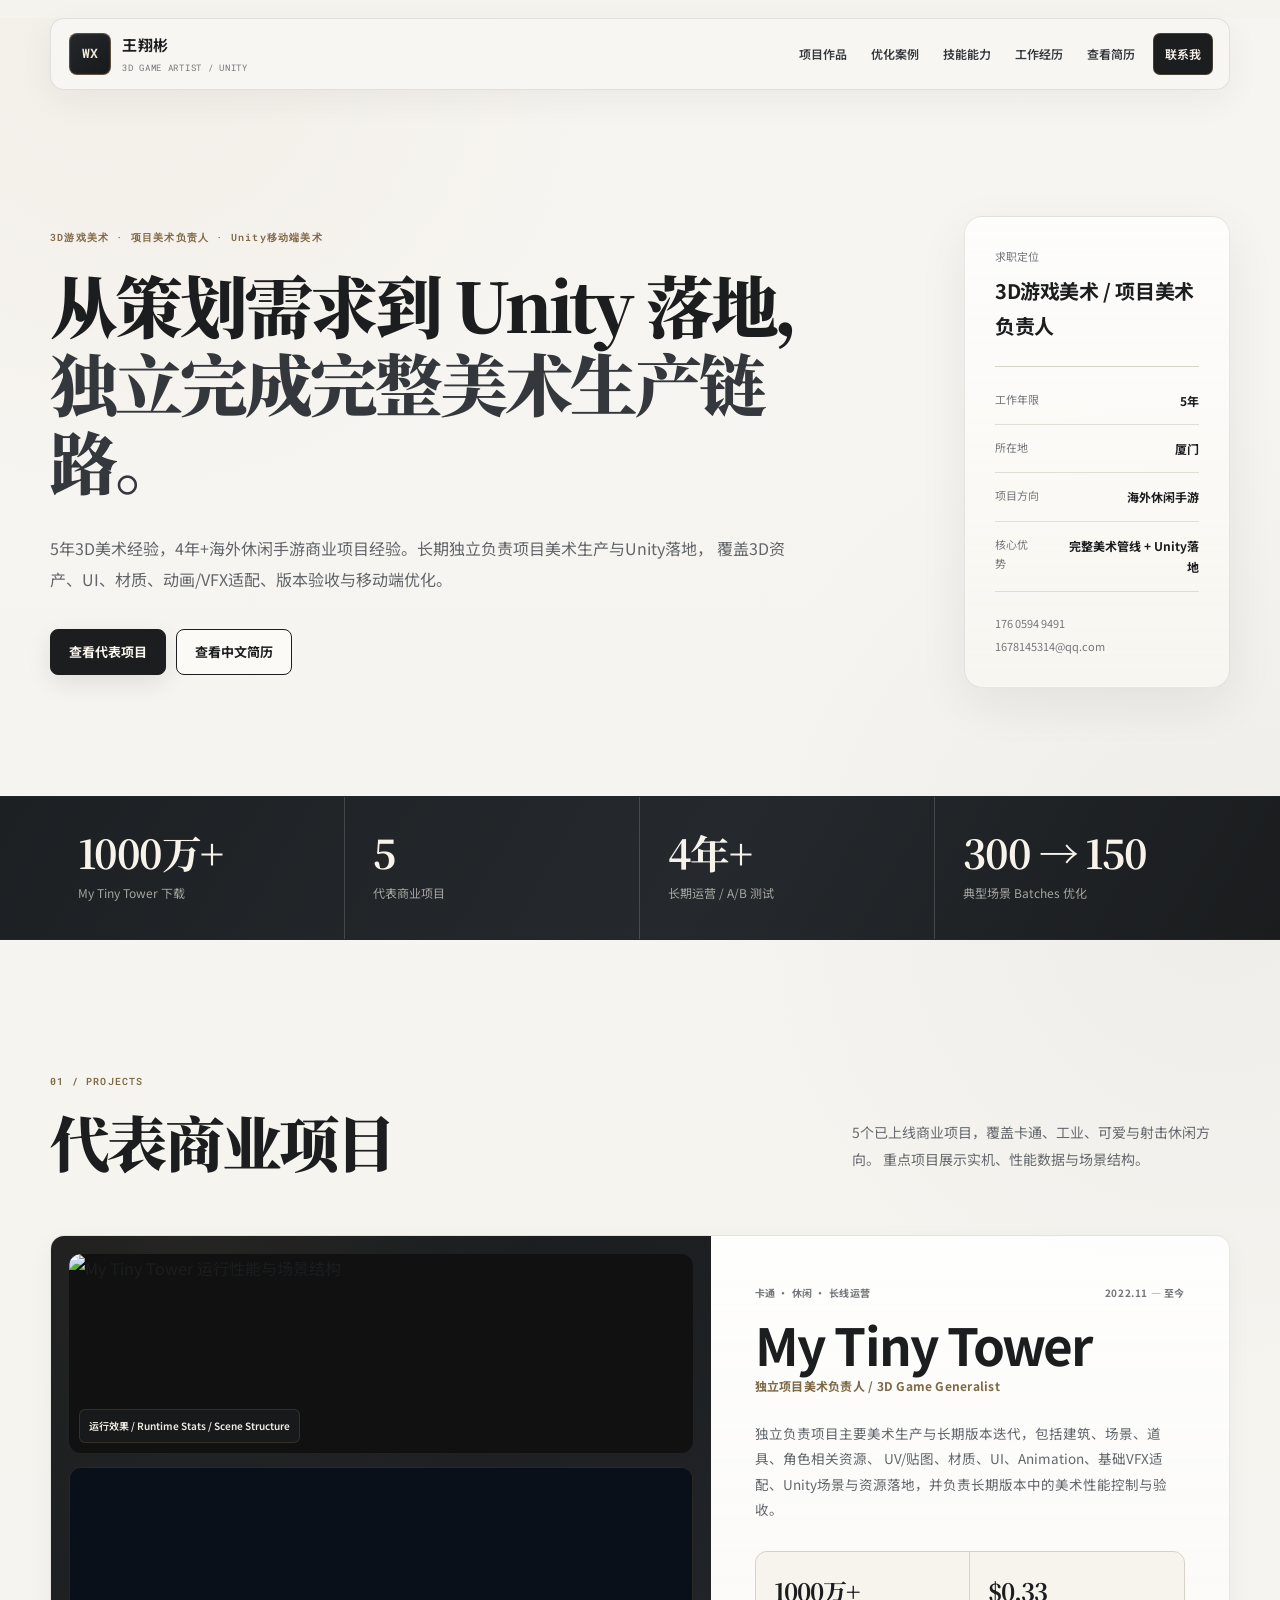
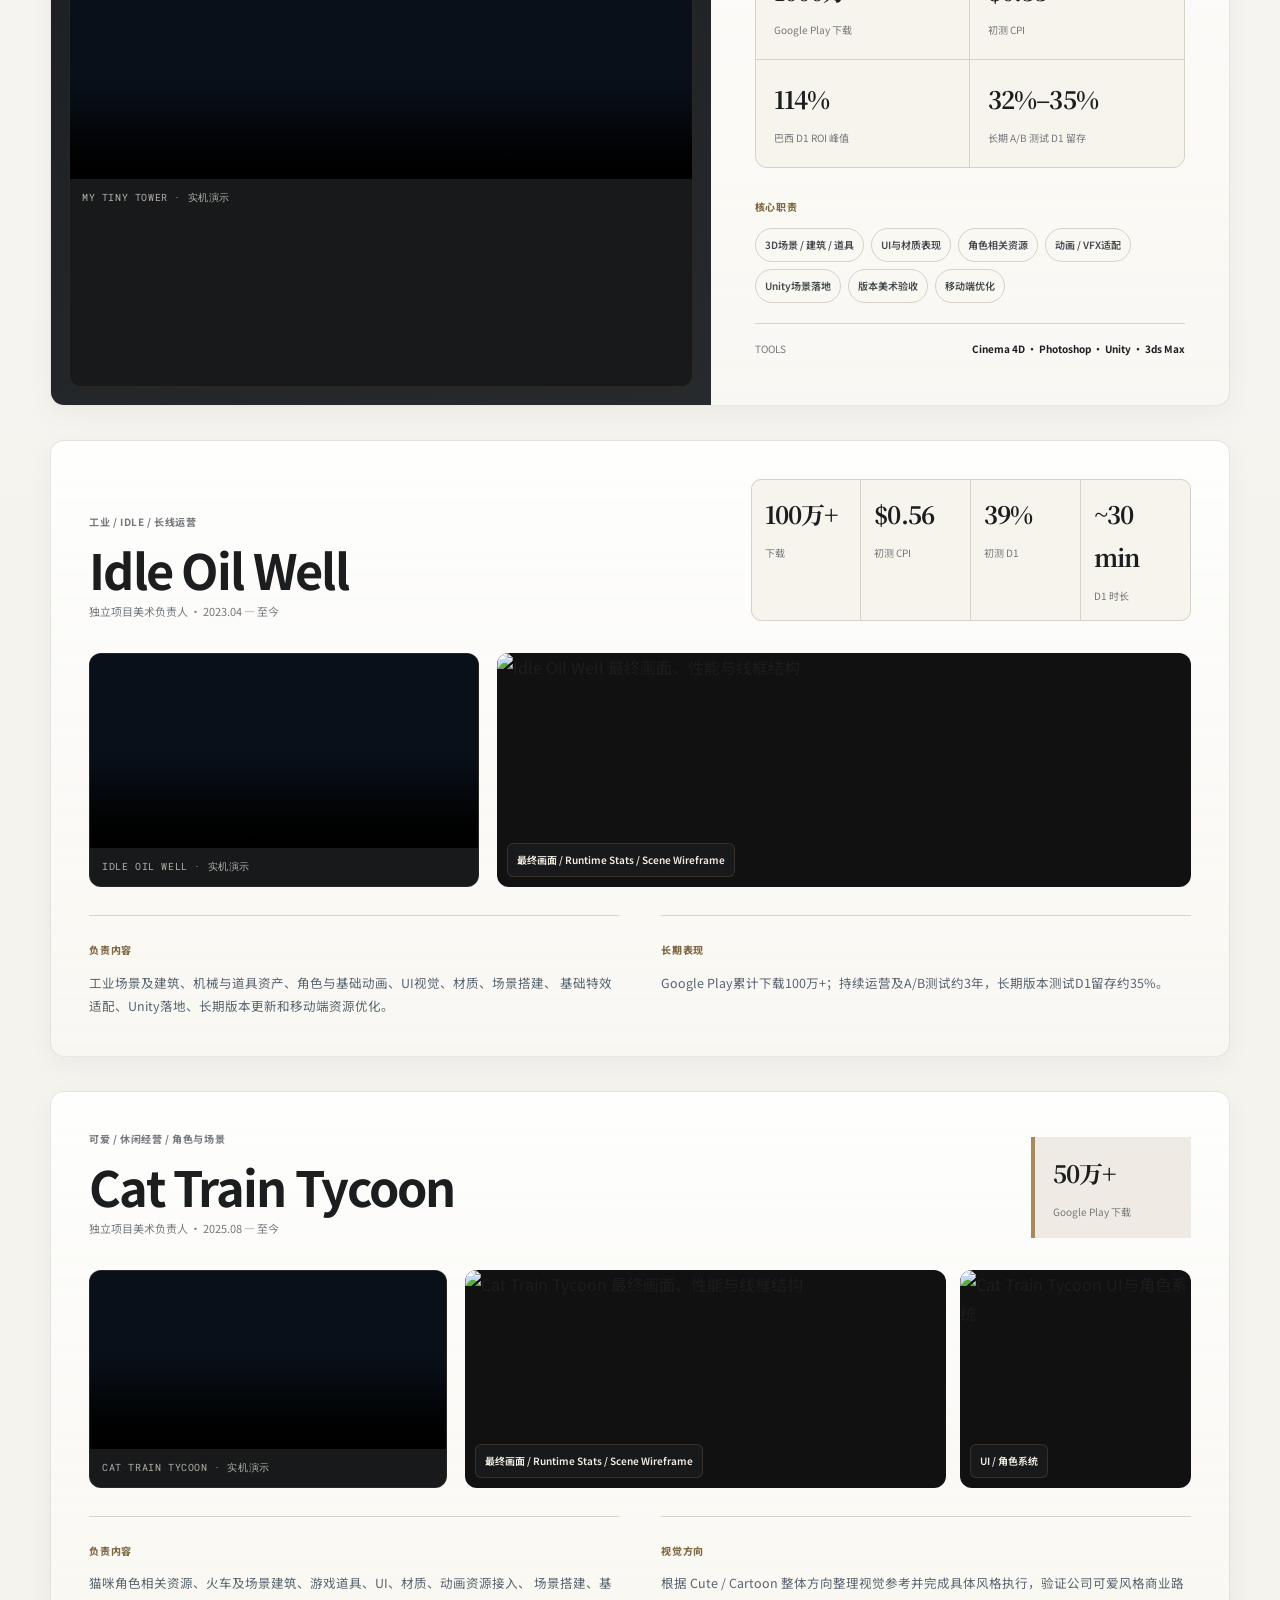
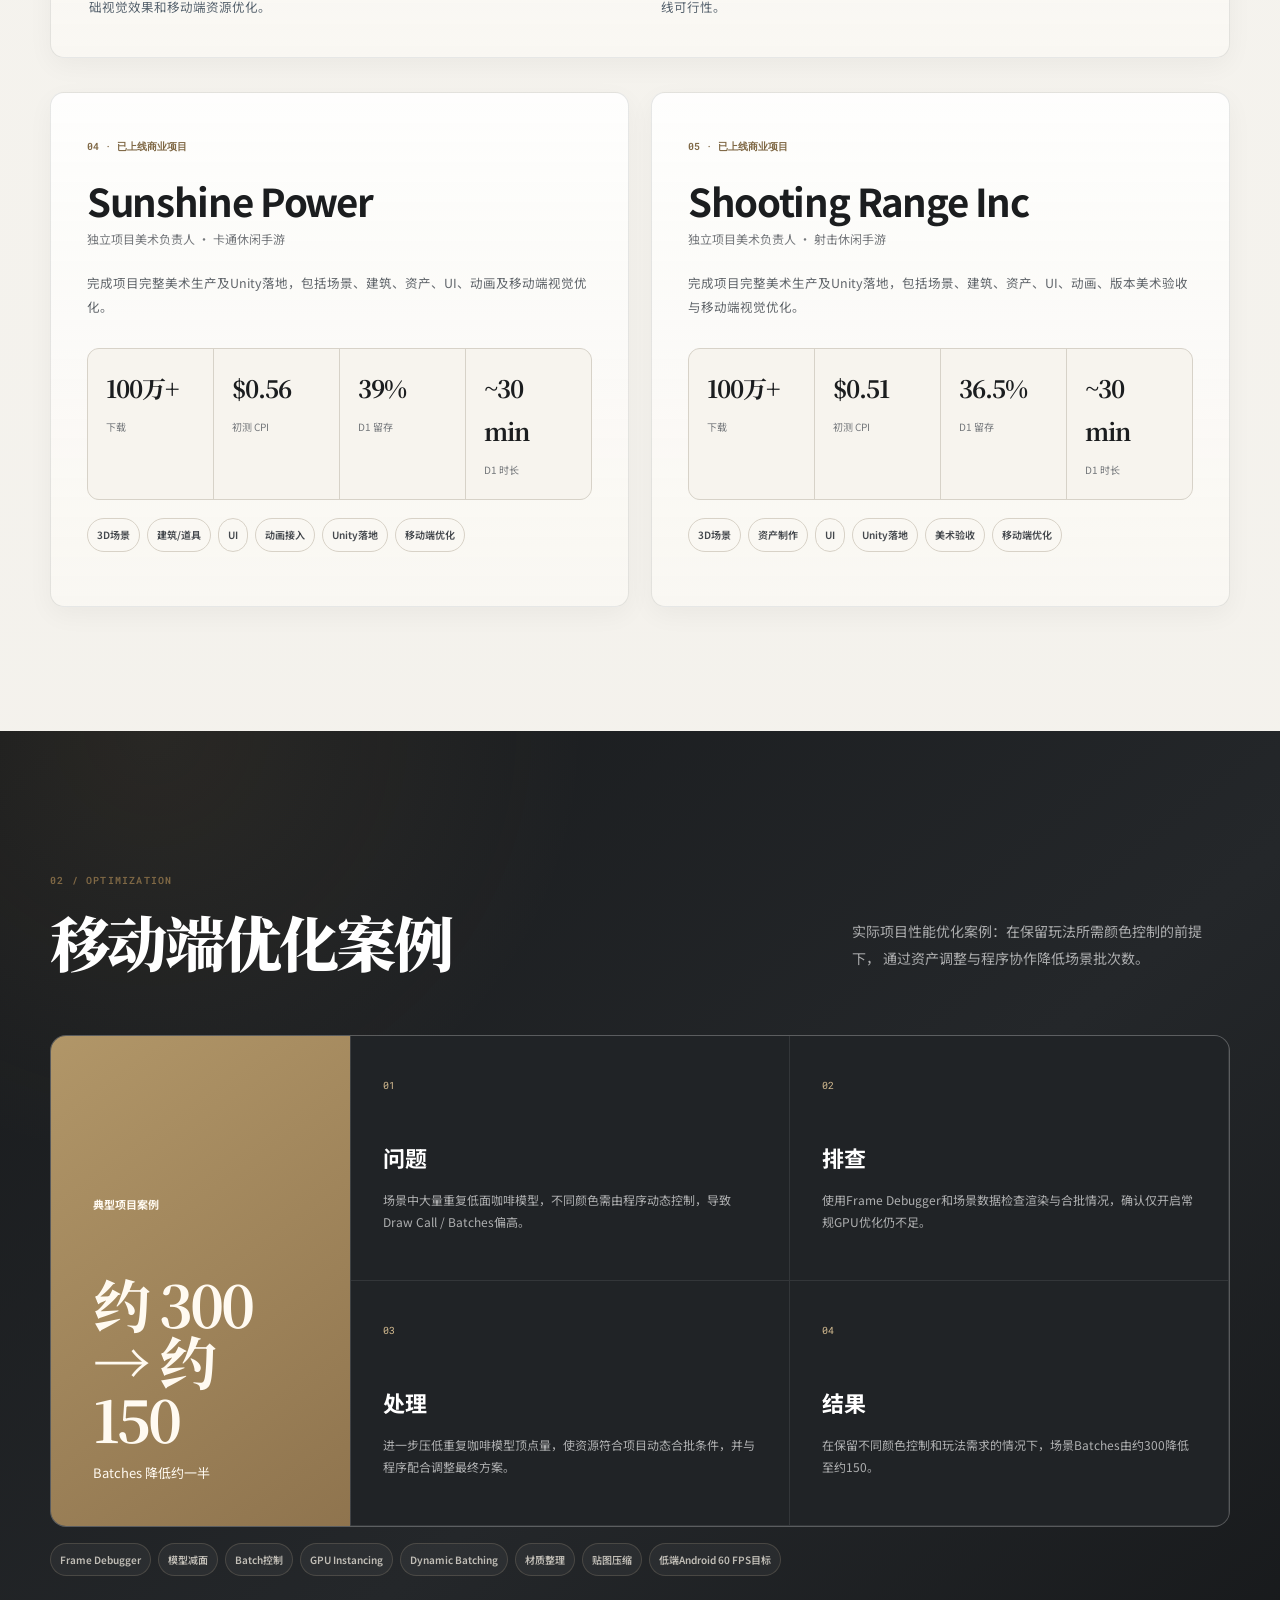
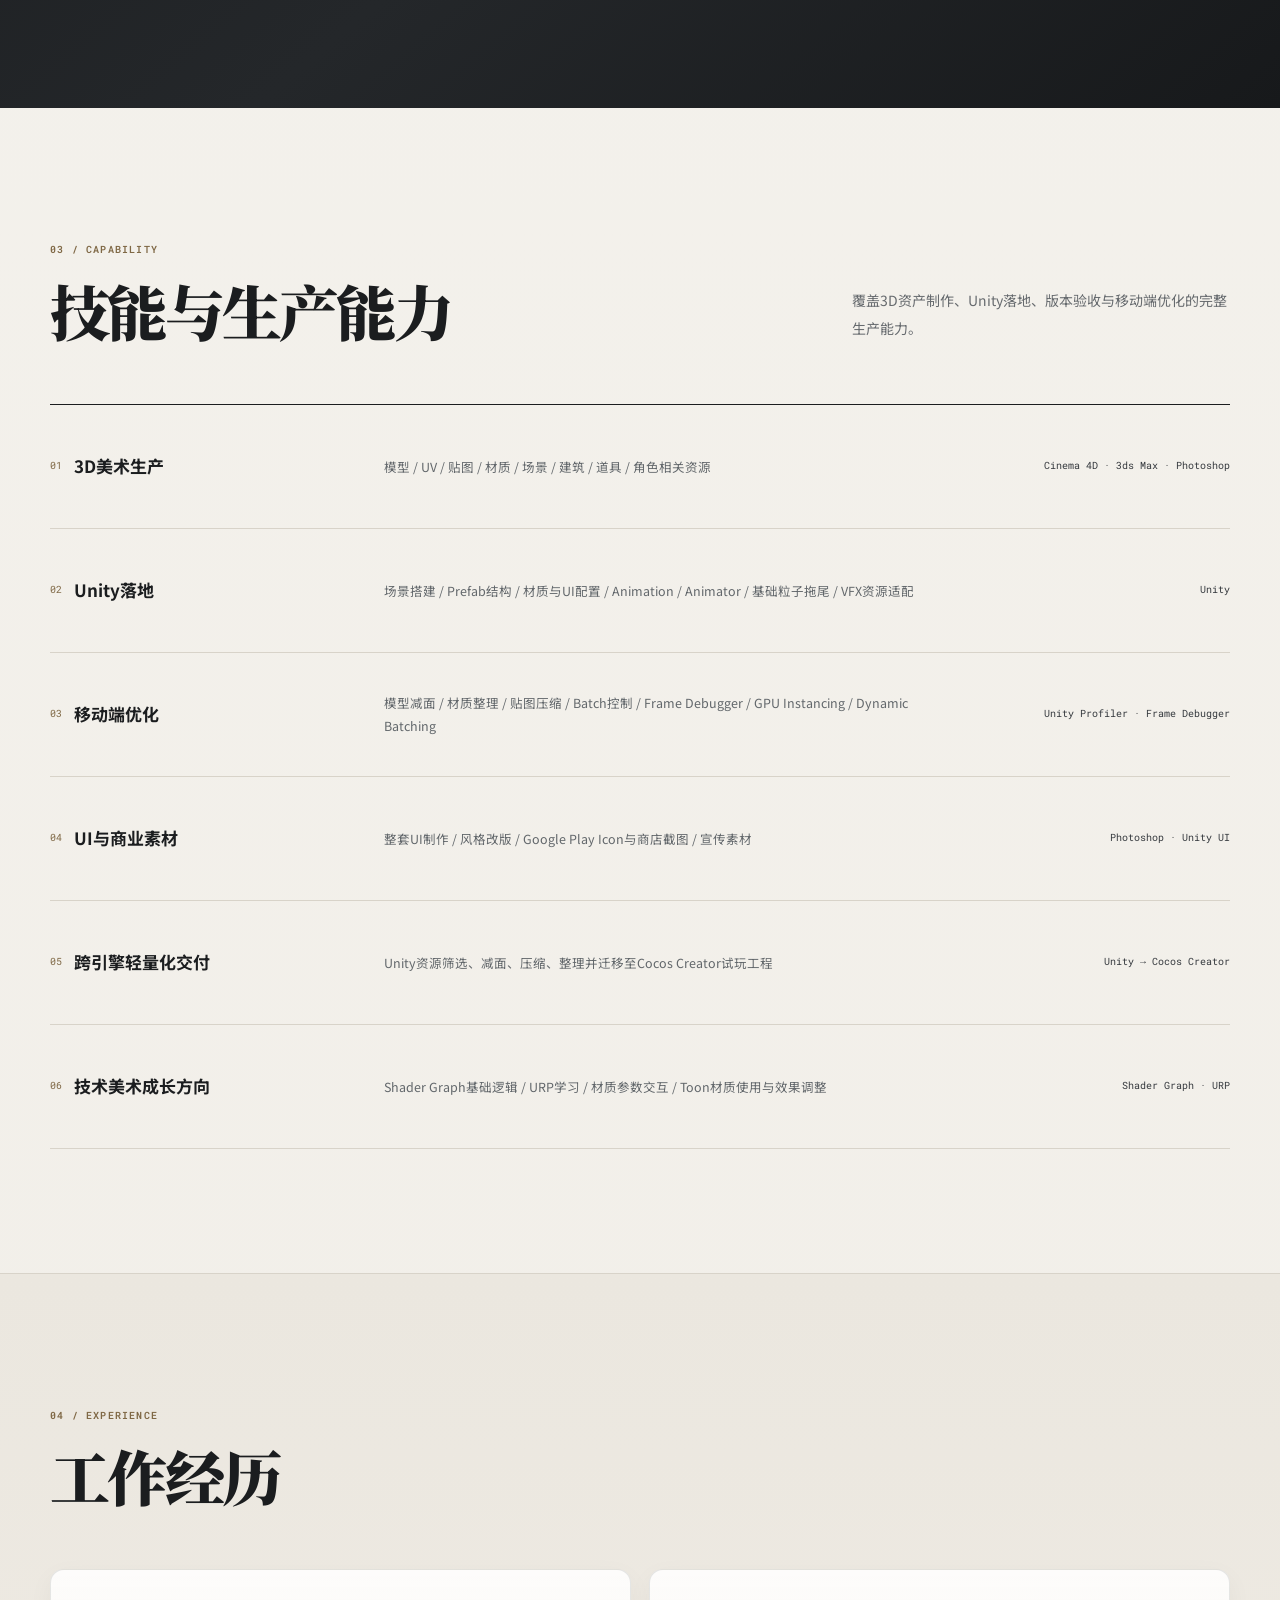
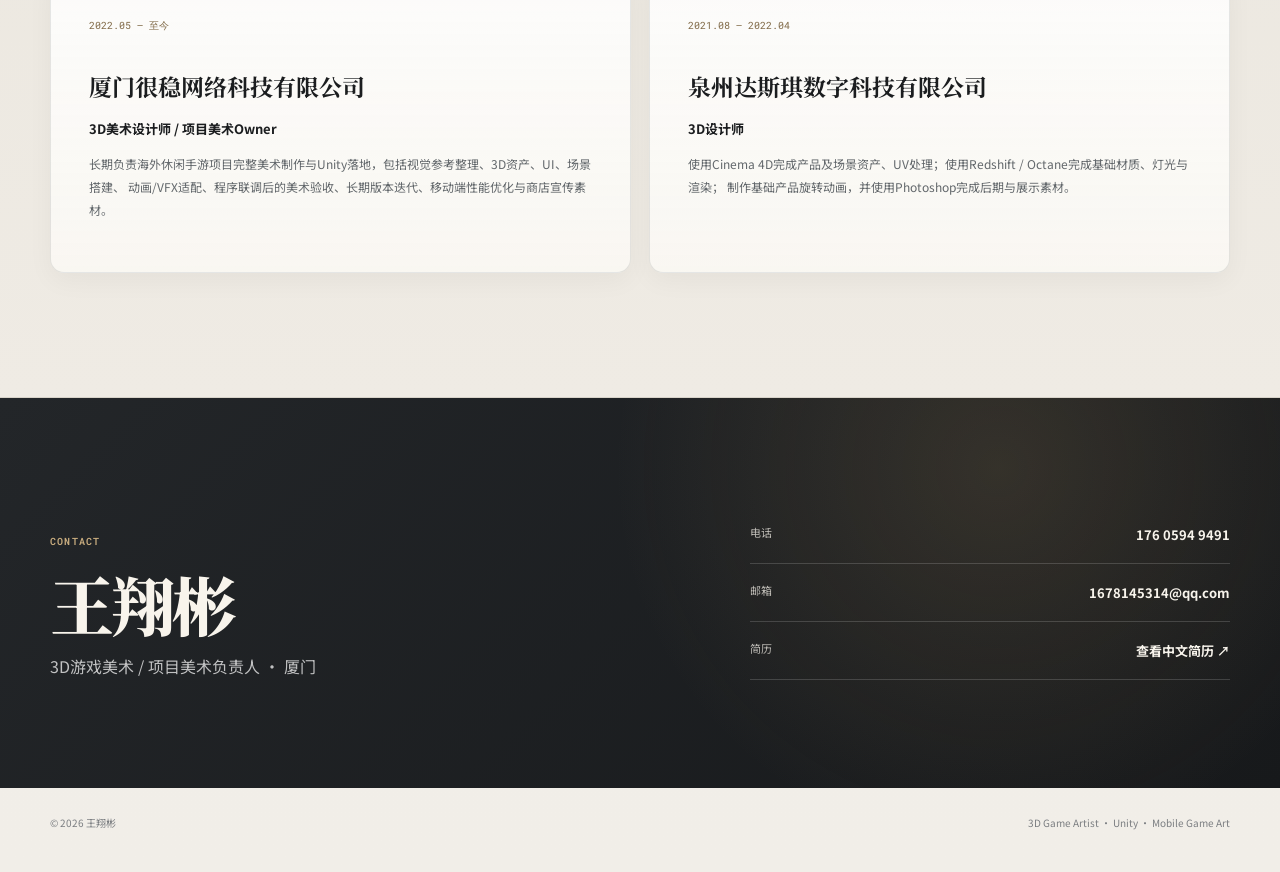
==== commit 62b4d120: "Add files via upload" ====
--- a/index.html
+++ b/index.html
@@ -11,7 +11,7 @@
   <title>王翔彬｜3D游戏美术 / 项目美术负责人作品集</title>
   <link rel="preconnect" href="https://fonts.googleapis.com">
   <link rel="preconnect" href="https://fonts.gstatic.com" crossorigin>
-  <link href="https://fonts.googleapis.com/css2?family=Noto+Sans+SC:wght@400;500;600;700;800;900&family=Roboto+Mono:wght@500;600&display=swap" rel="stylesheet">
+  <link href="https://fonts.googleapis.com/css2?family=Noto+Sans+SC:wght@400;500;600;700;800;900&family=Noto+Serif+SC:wght@600;700;900&family=Roboto+Mono:wght@500;600&display=swap" rel="stylesheet">
   <link rel="icon" href="favicon.svg" type="image/svg+xml">
   <link rel="stylesheet" href="styles.css" />
 </head>
@@ -48,8 +48,8 @@
           <span>独立完成完整美术生产链路。</span>
         </h1>
         <p class="hero-lede">
-          5年3D美术经验，其中4年+海外休闲手游商业项目经验。长期独立承担项目美术制作与Unity落地，
-          覆盖场景、建筑、道具、角色相关资源、UI、材质、动画/VFX适配、版本验收与移动端性能优化。
+          5年3D美术经验，4年+海外休闲手游商业项目经验。长期独立负责项目美术生产与Unity落地，
+          覆盖3D资产、UI、材质、动画/VFX适配、版本验收与移动端优化。
         </p>
         <div class="hero-actions">
           <a class="btn primary" href="#projects">查看代表项目</a>
@@ -103,8 +103,8 @@
           <h2>代表商业项目</h2>
         </div>
         <p>
-          国内版作品集更强调“我负责什么、做到了什么、结果如何”。
-          有适合公开展示的项目使用实机、视频和性能图；没有合适公开素材的项目以商业数据和职责说明呈现。
+          5个已上线商业项目，覆盖卡通、工业、可爱与射击休闲方向。
+          重点项目展示实机、性能数据与场景结构。
         </p>
       </div>
 
@@ -256,7 +256,7 @@
       <div class="text-project-grid">
         <article class="text-project">
           <div class="text-project-head">
-            <span>04 · 商业项目</span>
+            <span>04 · 已上线商业项目</span>
             <h3>Sunshine Power</h3>
             <p>独立项目美术负责人 · 卡通休闲手游</p>
           </div>
@@ -272,12 +272,12 @@
           <div class="tags compact">
             <span>3D场景</span><span>建筑/道具</span><span>UI</span><span>动画接入</span><span>Unity落地</span><span>移动端优化</span>
           </div>
-          <small>当前作品集中不展示该项目公开素材，以职责与商业数据作为项目证明。</small>
+
         </article>
 
         <article class="text-project">
           <div class="text-project-head">
-            <span>05 · 商业项目</span>
+            <span>05 · 已上线商业项目</span>
             <h3>Shooting Range Inc</h3>
             <p>独立项目美术负责人 · 射击休闲手游</p>
           </div>
@@ -293,7 +293,7 @@
           <div class="tags compact">
             <span>3D场景</span><span>资产制作</span><span>UI</span><span>Unity落地</span><span>美术验收</span><span>移动端优化</span>
           </div>
-          <small>当前作品集中不展示该项目公开素材，以职责与商业数据作为项目证明。</small>
+
         </article>
       </div>
     </section>
@@ -306,7 +306,8 @@
             <h2>移动端优化案例</h2>
           </div>
           <p>
-            国内版单独把优化能力拉出来展示，重点体现“发现问题—判断原因—调整资产—与程序协作—得到结果”的完整过程。
+            实际项目性能优化案例：在保留玩法所需颜色控制的前提下，
+            通过资产调整与程序协作降低场景批次数。
           </p>
         </div>
 
@@ -361,7 +362,7 @@
           <h2>技能与生产能力</h2>
         </div>
         <p>
-          以“能独立交付项目”为核心，不把工具熟练度简单堆成软件列表。
+          覆盖3D资产制作、Unity落地、版本验收与移动端优化的完整生产能力。
         </p>
       </div>
 
--- a/styles.css
+++ b/styles.css
@@ -1,18 +1,22 @@
 :root {
-  --paper: #f3f1eb;
-  --paper-2: #ebe8df;
-  --card: #fbfaf6;
-  --ink: #13263a;
-  --ink-2: #24415c;
-  --muted: #6e7881;
-  --line: #d5d0c4;
-  --orange: #e56f2d;
-  --orange-soft: #f4d5c0;
-  --blue-soft: #dce7ef;
+  --paper: #f5f3ee;
+  --paper-2: #ebe7df;
+  --card: #fbfaf7;
+  --card-strong: #ffffff;
+  --ink: #1b1d1f;
+  --ink-2: #34383d;
+  --muted: #74777b;
+  --line: #d8d3c9;
+  --gold: #a88a5a;
+  --gold-deep: #7f6845;
+  --gold-soft: #e7dcc9;
+  --blue-soft: #dde3e7;
   --white: #ffffff;
-  --shadow: 0 18px 45px rgba(24, 46, 66, .08);
+  --shadow: 0 16px 50px rgba(28, 30, 31, .07);
+  --shadow-soft: 0 8px 26px rgba(28, 30, 31, .045);
   --radius: 18px;
-  --max: 1240px;
+  --max: 1180px;
+  --display-font: "Noto Serif SC", "Noto Sans SC", serif;
 }
 
 * { box-sizing: border-box; }
@@ -26,10 +30,9 @@
   margin: 0;
   color: var(--ink);
   background:
-    linear-gradient(rgba(19,38,58,.035) 1px, transparent 1px),
-    linear-gradient(90deg, rgba(19,38,58,.035) 1px, transparent 1px),
-    var(--paper);
-  background-size: 32px 32px;
+    radial-gradient(circle at 10% 0%, rgba(168,138,90,.06), transparent 30rem),
+    radial-gradient(circle at 95% 12%, rgba(95,111,124,.055), transparent 32rem),
+    linear-gradient(180deg, #f7f5f1 0%, var(--paper) 38%, #f1eee8 100%);
   font-family: "Noto Sans SC", system-ui, -apple-system, BlinkMacSystemFont, "Segoe UI", sans-serif;
   line-height: 1.7;
 }
@@ -55,11 +58,11 @@
   display: flex;
   align-items: center;
   justify-content: space-between;
-  border: 1px solid rgba(19,38,58,.14);
+  border: 1px solid rgba(27,29,31,.10);
   border-radius: 14px;
-  background: rgba(251,250,246,.92);
-  backdrop-filter: blur(16px);
-  box-shadow: 0 10px 30px rgba(24,46,66,.08);
+  background: rgba(248,247,243,.9);
+  backdrop-filter: blur(18px) saturate(120%);
+  box-shadow: 0 10px 34px rgba(28,30,31,.055);
 }
 
 .brand {
@@ -74,11 +77,13 @@
   display: grid;
   place-items: center;
   border-radius: 8px;
-  background: var(--ink);
-  color: var(--white);
+  background: linear-gradient(145deg, #25282b, #17191b);
+  color: #f3eadb;
+  border: 1px solid rgba(168,138,90,.45);
   font-family: "Roboto Mono", monospace;
   font-size: 13px;
   font-weight: 600;
+  box-shadow: inset 0 0 0 1px rgba(255,255,255,.03);
 }
 
 .brand-copy {
@@ -118,8 +123,9 @@
 
 .nav-links .nav-cta {
   margin-left: 5px;
-  background: var(--orange);
-  color: var(--white);
+  background: var(--ink);
+  color: #f7f2e8;
+  border: 1px solid rgba(168,138,90,.32);
 }
 
 .menu-toggle { display: none; }
@@ -135,7 +141,7 @@
 
 .kicker,
 .section-index {
-  color: var(--orange);
+  color: var(--gold-deep);
   font-family: "Roboto Mono", monospace;
   font-size: 11px;
   font-weight: 600;
@@ -187,7 +193,9 @@
 
 .btn.primary {
   background: var(--ink);
-  color: var(--white);
+  color: #f8f4ec;
+  border-color: var(--ink);
+  box-shadow: 0 8px 24px rgba(27,29,31,.10);
 }
 
 .btn.secondary {
@@ -196,9 +204,10 @@
 
 .hero-profile {
   padding: 26px;
-  border: 1px solid var(--line);
+  border: 1px solid rgba(27,29,31,.10);
   border-radius: var(--radius);
-  background: var(--card);
+  background:
+    linear-gradient(180deg, rgba(255,255,255,.78), rgba(248,246,240,.92));
   box-shadow: var(--shadow);
 }
 
@@ -244,12 +253,13 @@
   padding-top: 12px;
 }
 
-.contact-mini a:hover { color: var(--orange); }
+.contact-mini a:hover { color: var(--gold); }
 
 .metrics-strip {
-  border-top: 1px solid var(--ink);
-  border-bottom: 1px solid var(--ink);
-  background: var(--ink);
+  border-top: 1px solid #24272a;
+  border-bottom: 1px solid #24272a;
+  background:
+    linear-gradient(120deg, #1d2023 0%, #25292d 55%, #1a1c1e 100%);
   color: white;
 }
 
@@ -406,7 +416,7 @@
 
 .project-role {
   margin: 0;
-  color: var(--orange);
+  color: var(--gold);
   font-size: 13px;
   font-weight: 700;
 }
@@ -456,7 +466,7 @@
 }
 
 .label {
-  color: var(--orange);
+  color: var(--gold);
   font-size: 10px;
   font-weight: 800;
   letter-spacing: .08em;
@@ -565,7 +575,7 @@
   min-width: 160px;
   padding: 15px 18px;
   justify-self: end;
-  border-left: 4px solid var(--orange);
+  border-left: 4px solid var(--gold);
   background: var(--paper);
 }
 
@@ -601,7 +611,7 @@
 }
 
 .text-project-head > span {
-  color: var(--orange);
+  color: var(--gold-deep);
   font-family: "Roboto Mono", monospace;
   font-size: 10px;
   font-weight: 600;
@@ -662,7 +672,7 @@
   display: flex;
   flex-direction: column;
   justify-content: flex-end;
-  background: var(--orange);
+  background: var(--gold);
 }
 
 .optimization-result span {
@@ -744,7 +754,7 @@
 }
 
 .skill-title span {
-  color: var(--orange);
+  color: var(--gold-deep);
   font-family: "Roboto Mono", monospace;
   font-size: 10px;
 }
@@ -785,7 +795,7 @@
 }
 
 .time {
-  color: var(--orange);
+  color: var(--gold-deep);
   font-family: "Roboto Mono", monospace;
   font-size: 10px;
 }
@@ -806,7 +816,7 @@
 
 .contact-section {
   padding: 88px 0;
-  background: var(--orange);
+  background: var(--gold);
   color: white;
 }
 
@@ -1003,3 +1013,475 @@
   html { scroll-behavior: auto; }
   .reveal { opacity: 1; transform: none; transition: none; }
 }
+
+
+/* Premium palette refinements */
+.metric strong {
+  color: #f7f3ea;
+}
+.metric span {
+  color: rgba(247,243,234,.62);
+}
+
+.section-index,
+.kicker,
+.label,
+.project-role,
+.text-project-head > span,
+.time,
+.optimization-section .section-index {
+  color: var(--gold-deep);
+}
+
+.flagship-card,
+.case-card,
+.text-project,
+.time-card {
+  border-color: rgba(27,29,31,.10);
+  background:
+    linear-gradient(180deg, rgba(255,255,255,.86), rgba(249,247,242,.96));
+  box-shadow: var(--shadow-soft);
+}
+
+.flagship-media {
+  background:
+    radial-gradient(circle at 20% 0%, rgba(168,138,90,.08), transparent 22rem),
+    linear-gradient(160deg, #191b1d, #272a2d);
+}
+
+.proof-image > span {
+  background: rgba(25,27,29,.86);
+  color: #f3eee5;
+  border: 1px solid rgba(168,138,90,.22);
+}
+
+.video-panel {
+  background: #17191b;
+  border: 1px solid rgba(168,138,90,.12);
+}
+
+.video-label {
+  color: rgba(244,239,229,.7);
+}
+
+.kpi-grid,
+.text-kpis,
+.case-kpis {
+  border-color: #d7d2c8;
+  background: #d7d2c8;
+}
+
+.kpi-grid div,
+.text-kpis div,
+.case-kpis div {
+  background: #f7f4ee;
+}
+
+.tags span,
+.optimization-tags span {
+  border-radius: 999px;
+}
+
+.tags span {
+  border-color: #d8d2c7;
+  background: #faf8f3;
+  color: #44484d;
+}
+
+.single-kpi {
+  border-left-color: var(--gold);
+  background: #efebe4;
+}
+
+.optimization-section {
+  background:
+    radial-gradient(circle at 12% 0%, rgba(168,138,90,.11), transparent 27rem),
+    linear-gradient(140deg, #181a1c 0%, #24272a 58%, #17191b 100%);
+  color: white;
+}
+
+.optimization-result {
+  background:
+    linear-gradient(145deg, #b19668 0%, #8f744e 100%);
+  color: #fffaf1;
+}
+
+.optimization-flow {
+  background: #202326;
+}
+
+.flow-step {
+  border-color: rgba(255,255,255,.085);
+}
+
+.flow-step span {
+  color: #d5bc91;
+}
+
+.optimization-tags span {
+  border-color: rgba(214,195,163,.18);
+  background: rgba(255,255,255,.045);
+  color: rgba(246,240,229,.74);
+}
+
+.experience-section {
+  background:
+    linear-gradient(180deg, #ebe7df 0%, #efebe4 100%);
+}
+
+.contact-section {
+  background:
+    radial-gradient(circle at 78% 18%, rgba(168,138,90,.18), transparent 24rem),
+    linear-gradient(135deg, #232629 0%, #17191b 100%);
+  color: #f8f4ec;
+}
+
+.contact-section .section-index {
+  color: #c9ad7f;
+}
+
+.contact-list a {
+  border-bottom-color: rgba(255,255,255,.16);
+}
+
+.contact-list a:hover strong {
+  color: #d7bd92;
+}
+
+footer {
+  color: #7a7d80;
+}
+
+::selection {
+  background: #d9c7a8;
+  color: #17191b;
+}
+
+
+/* V3 refined typography / editorial hierarchy */
+body {
+  line-height: 1.78;
+  -webkit-font-smoothing: antialiased;
+  text-rendering: optimizeLegibility;
+}
+
+.page-shell {
+  width: min(calc(100% - 56px), var(--max));
+}
+
+.topbar {
+  width: min(calc(100% - 56px), var(--max));
+}
+
+.hero {
+  min-height: 650px;
+  padding: 126px 0 108px;
+  grid-template-columns: 1.52fr .48fr;
+  gap: 72px;
+}
+
+.hero h1,
+.section-head h2,
+.contact-section h2 {
+  font-family: var(--display-font);
+  letter-spacing: -.045em;
+}
+
+.hero h1 {
+  max-width: 880px;
+  font-size: clamp(50px, 5.3vw, 78px);
+  line-height: 1.15;
+  font-weight: 900;
+}
+
+.hero-lede {
+  max-width: 760px;
+  margin-top: 34px;
+  color: #62666a;
+  font-size: clamp(15px, 1.25vw, 17px);
+  line-height: 1.95;
+}
+
+.hero-profile {
+  padding: 30px;
+}
+
+.profile-top strong {
+  font-size: 20px;
+  letter-spacing: -.02em;
+}
+
+.metrics-grid {
+  max-width: var(--max);
+}
+
+.metric {
+  min-height: 142px;
+  padding: 32px 28px;
+}
+
+.metric strong {
+  font-family: var(--display-font);
+  font-size: clamp(28px, 3.1vw, 44px);
+  font-weight: 700;
+}
+
+.section {
+  padding: 124px 0;
+}
+
+.section-head {
+  margin-bottom: 58px;
+  grid-template-columns: minmax(0, 1fr) minmax(300px, .52fr);
+  gap: 76px;
+  align-items: end;
+}
+
+.section-head h2,
+.contact-section h2 {
+  margin-top: 14px;
+  font-size: clamp(42px, 4.7vw, 64px);
+  line-height: 1.18;
+  font-weight: 900;
+}
+
+.section-head p {
+  max-width: 460px;
+  margin: 0 0 4px auto;
+  color: #666a6e;
+  font-size: 14px;
+  line-height: 1.95;
+}
+
+.section-index,
+.kicker {
+  font-size: 10px;
+  letter-spacing: .12em;
+}
+
+.flagship-card,
+.case-card,
+.text-project,
+.time-card {
+  border-radius: 14px;
+}
+
+.flagship-card {
+  grid-template-columns: 1.12fr .88fr;
+}
+
+.flagship-info {
+  padding: 48px 44px;
+}
+
+.flagship-info h3,
+.case-title h3,
+.text-project h3 {
+  letter-spacing: -.035em;
+}
+
+.flagship-info h3 {
+  font-size: clamp(40px, 4vw, 56px);
+}
+
+.project-desc {
+  margin: 24px 0 28px;
+  color: #61666b;
+  font-size: 13.5px;
+  line-height: 1.9;
+}
+
+.project-role {
+  font-size: 12px;
+  letter-spacing: .02em;
+}
+
+.kpi-grid strong,
+.text-kpis strong,
+.case-kpis strong,
+.single-kpi strong {
+  font-family: var(--display-font);
+  font-weight: 700;
+}
+
+.kpi-grid div,
+.text-kpis div {
+  padding: 18px;
+}
+
+.case-card {
+  margin-top: 34px;
+  padding: 38px;
+}
+
+.case-title {
+  gap: 50px;
+}
+
+.case-title h3 {
+  margin-top: 14px;
+  font-size: clamp(36px, 3.8vw, 50px);
+}
+
+.case-title p {
+  font-size: 11px;
+}
+
+.case-media-grid,
+.cat-layout {
+  margin-top: 32px;
+  gap: 18px;
+}
+
+.case-detail-grid {
+  margin-top: 28px;
+  gap: 42px;
+}
+
+.case-detail-grid p {
+  font-size: 12.5px;
+  line-height: 1.9;
+}
+
+.text-project-grid {
+  margin-top: 34px;
+  gap: 22px;
+}
+
+.text-project {
+  padding: 36px;
+}
+
+.text-project h3 {
+  font-size: clamp(32px, 3vw, 42px);
+}
+
+.text-project-desc {
+  margin: 22px 0;
+  color: #61666b;
+  font-size: 12.5px;
+  line-height: 1.9;
+}
+
+.text-project small:empty {
+  display: none;
+}
+
+.optimization-section {
+  padding: 132px 0;
+}
+
+.optimization-result {
+  padding: 42px;
+}
+
+.optimization-result strong {
+  font-family: var(--display-font);
+  font-size: clamp(42px, 4.5vw, 62px);
+  font-weight: 700;
+}
+
+.flow-step {
+  min-height: 245px;
+  padding: 32px;
+}
+
+.flow-step h3 {
+  margin-top: 42px;
+  font-size: 22px;
+}
+
+.flow-step p {
+  font-size: 12px;
+  line-height: 1.85;
+}
+
+.skill-row {
+  min-height: 124px;
+  grid-template-columns: .27fr .48fr .25fr;
+  gap: 34px;
+}
+
+.skill-title strong {
+  font-size: 17px;
+}
+
+.skill-copy {
+  color: #62676b;
+  font-size: 12.5px;
+  line-height: 1.85;
+}
+
+.time-card {
+  padding: 38px;
+}
+
+.time-card h3 {
+  margin-top: 30px;
+  font-family: var(--display-font);
+  font-size: 23px;
+}
+
+.time-card p {
+  color: #62676b;
+  font-size: 12px;
+  line-height: 1.9;
+}
+
+.contact-section {
+  padding: 108px 0;
+}
+
+.contact-section h2 {
+  font-size: clamp(48px, 5vw, 68px);
+}
+
+.contact-list a {
+  padding: 17px 0;
+}
+
+@media (max-width: 1000px) {
+  .page-shell,
+  .topbar {
+    width: min(calc(100% - 36px), var(--max));
+  }
+  .hero {
+    gap: 42px;
+  }
+  .section-head {
+    grid-template-columns: 1fr;
+    gap: 22px;
+  }
+  .section-head p {
+    margin-left: 0;
+    max-width: 640px;
+  }
+}
+
+@media (max-width: 760px) {
+  .page-shell,
+  .topbar {
+    width: min(calc(100% - 24px), var(--max));
+  }
+  .hero {
+    padding: 92px 0 76px;
+  }
+  .hero h1 {
+    font-size: 44px;
+  }
+  .section {
+    padding: 88px 0;
+  }
+  .section-head {
+    margin-bottom: 38px;
+  }
+  .section-head h2 {
+    font-size: 40px;
+  }
+  .flagship-info,
+  .case-card,
+  .text-project,
+  .time-card {
+    padding: 24px;
+  }
+}
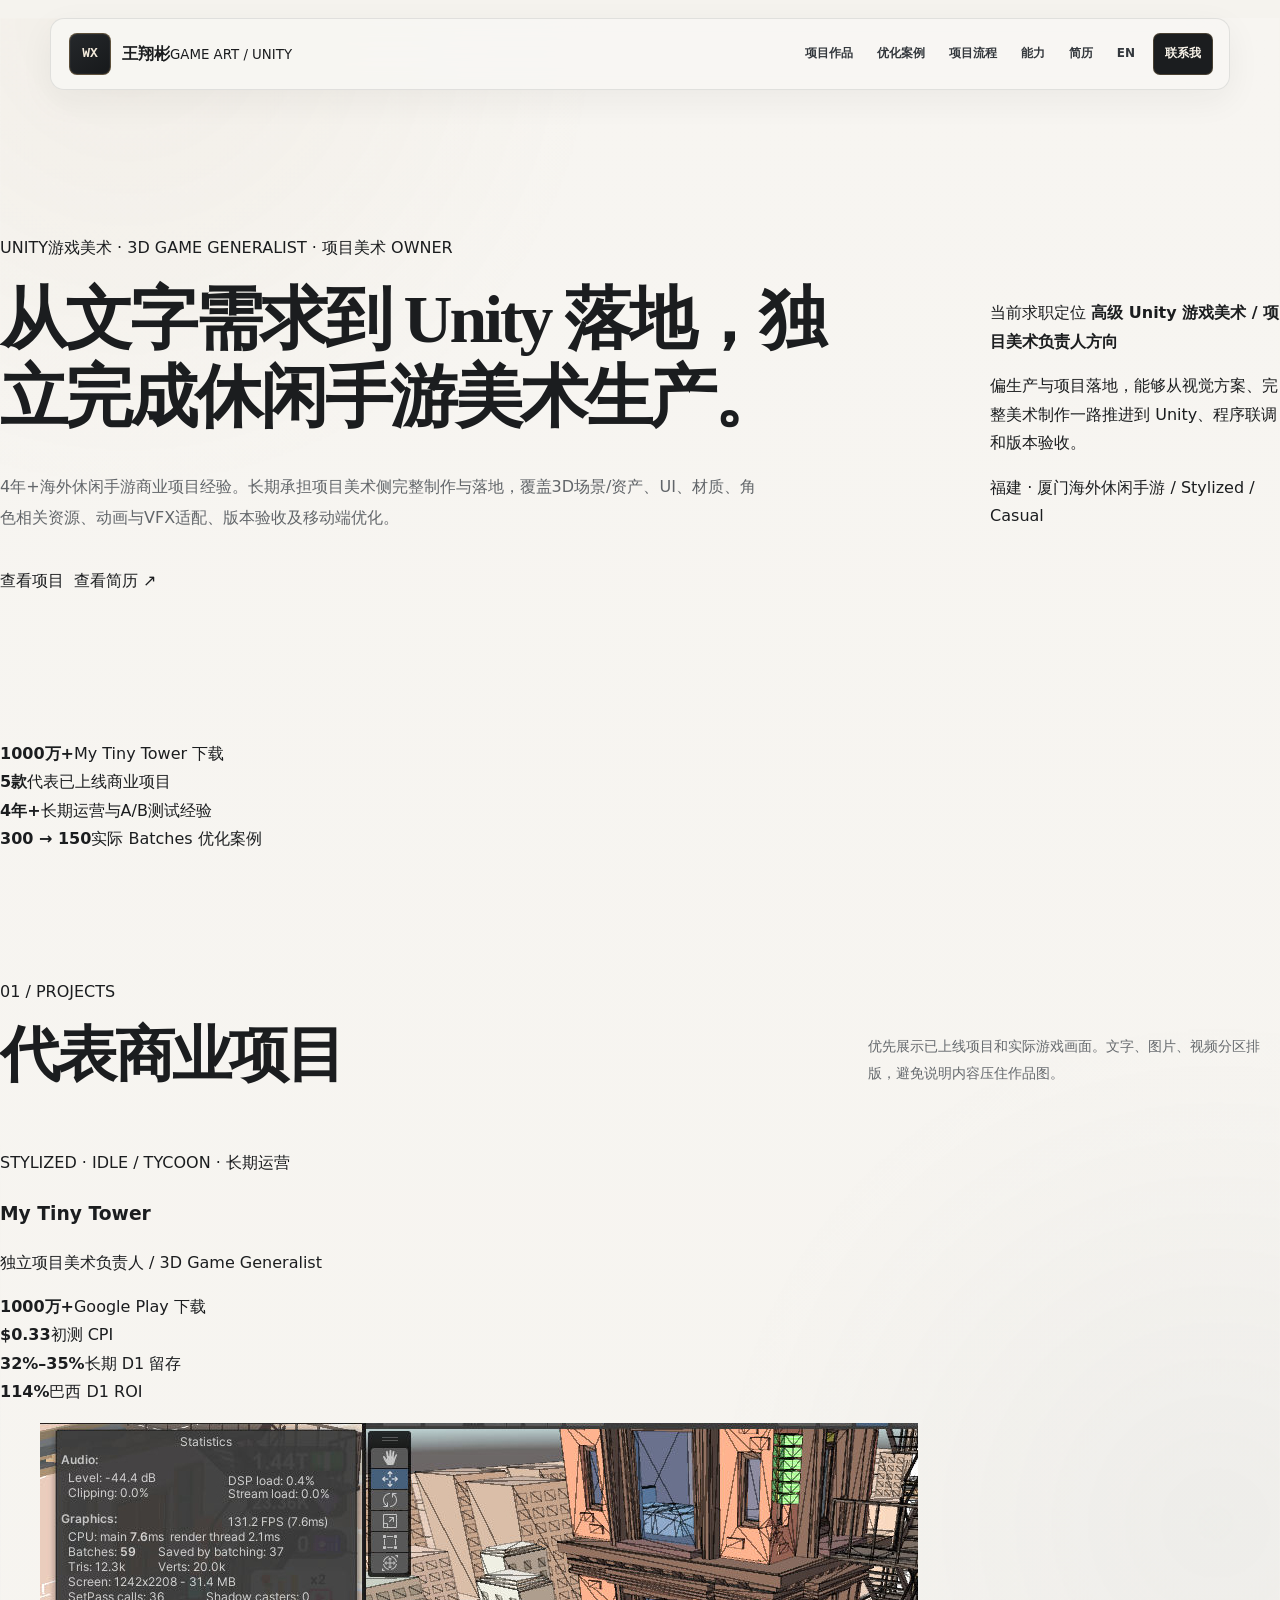
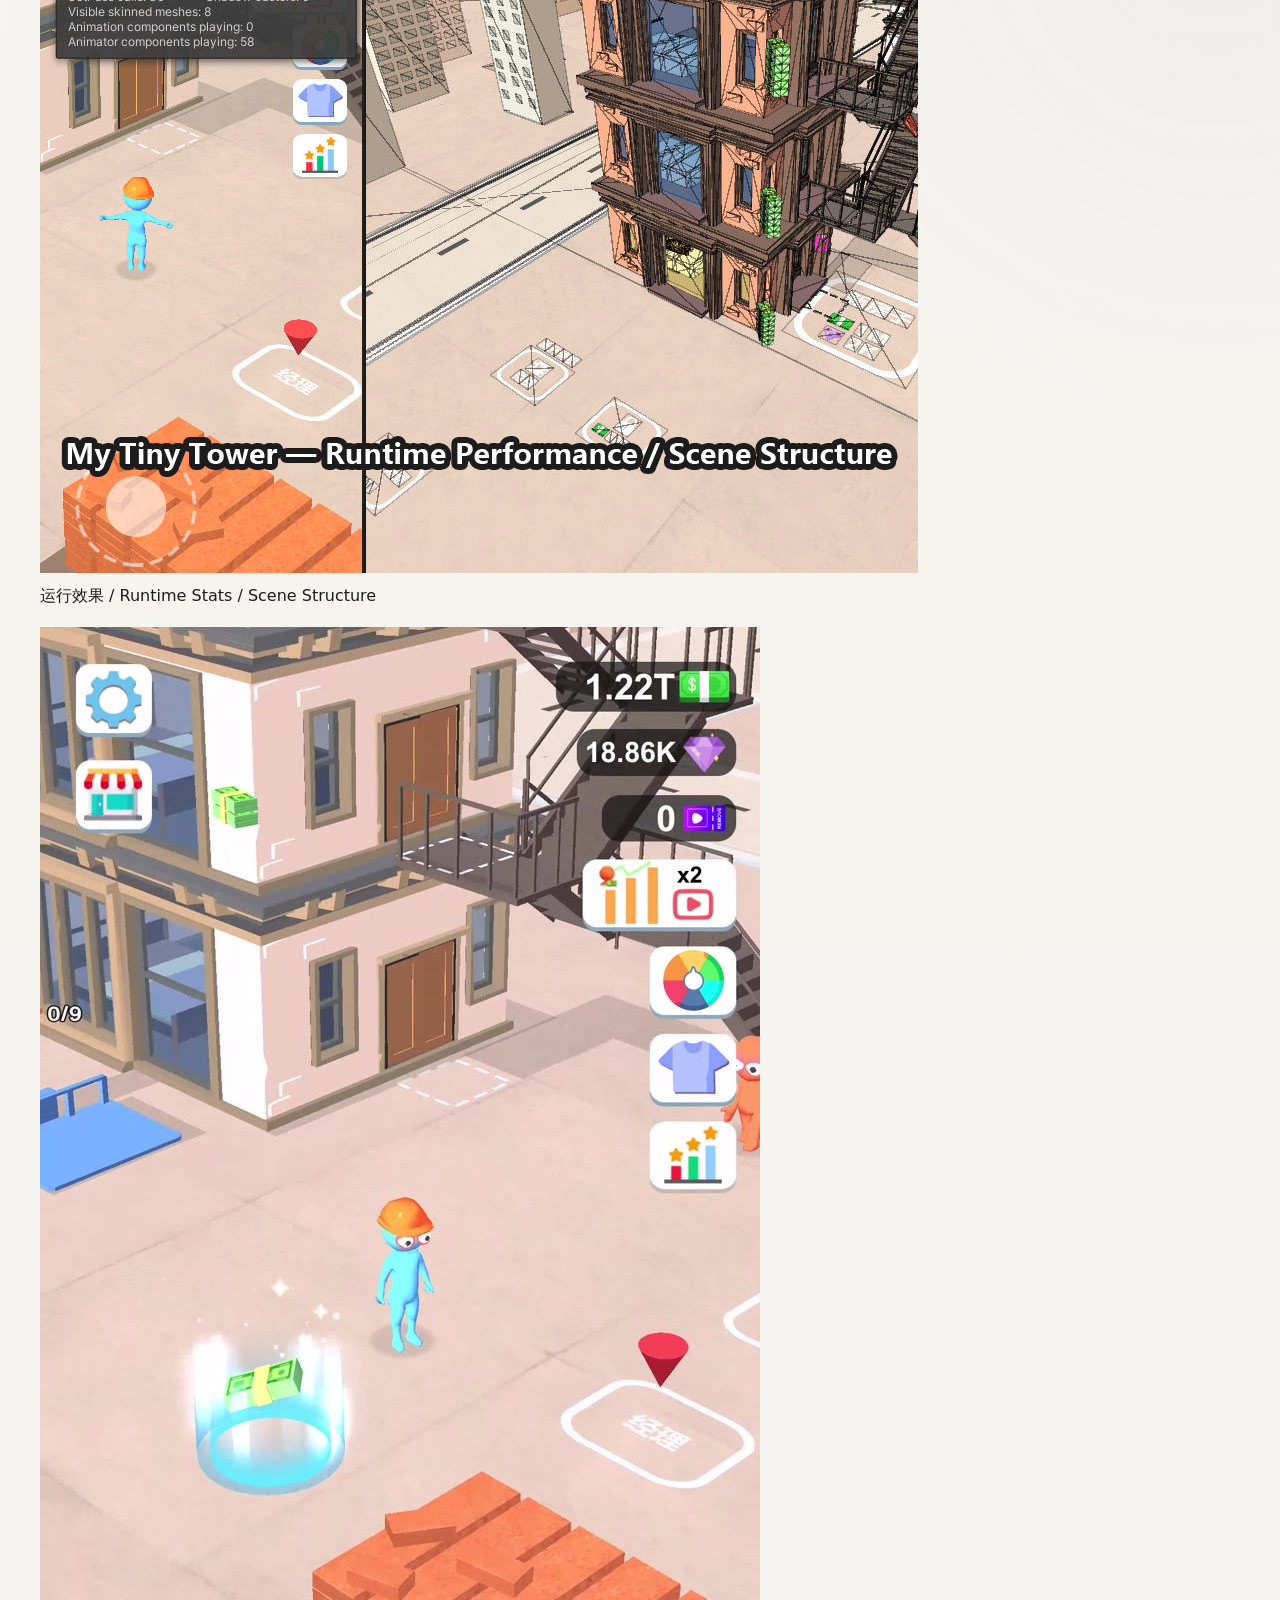
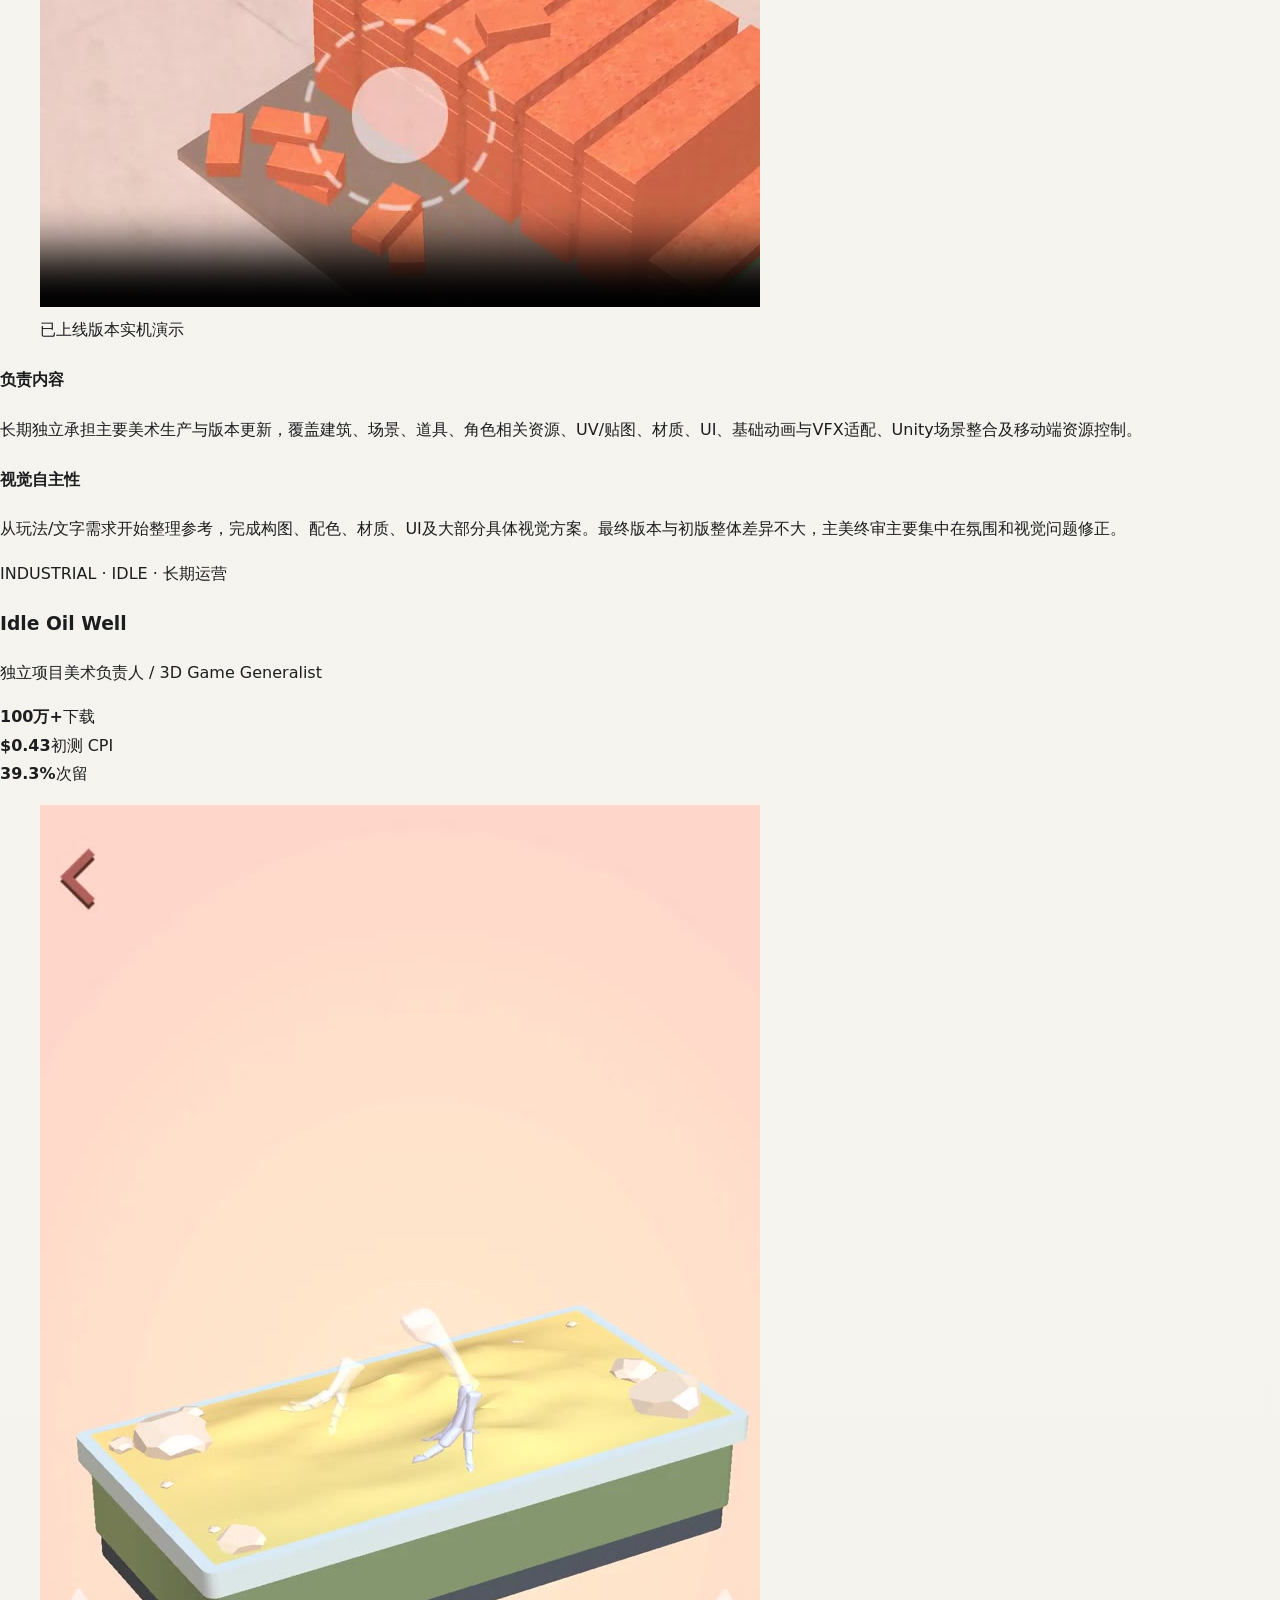
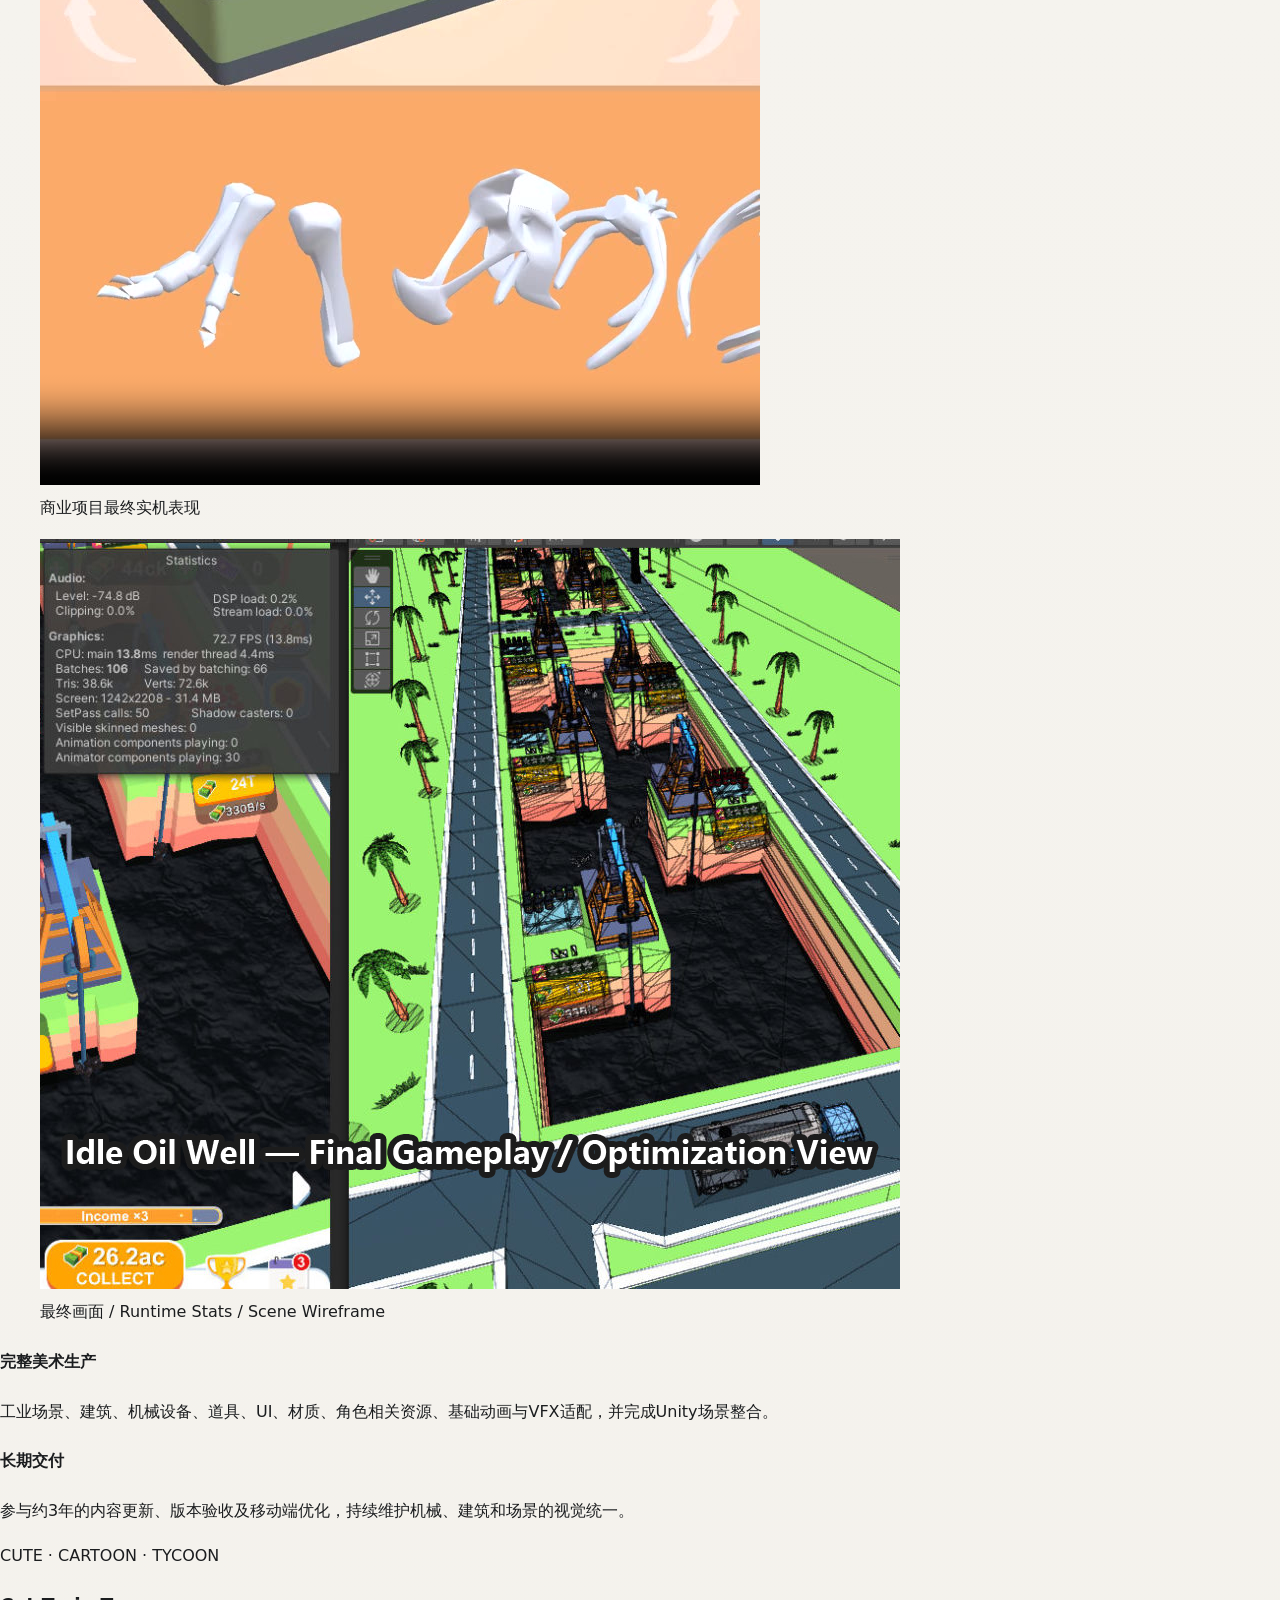
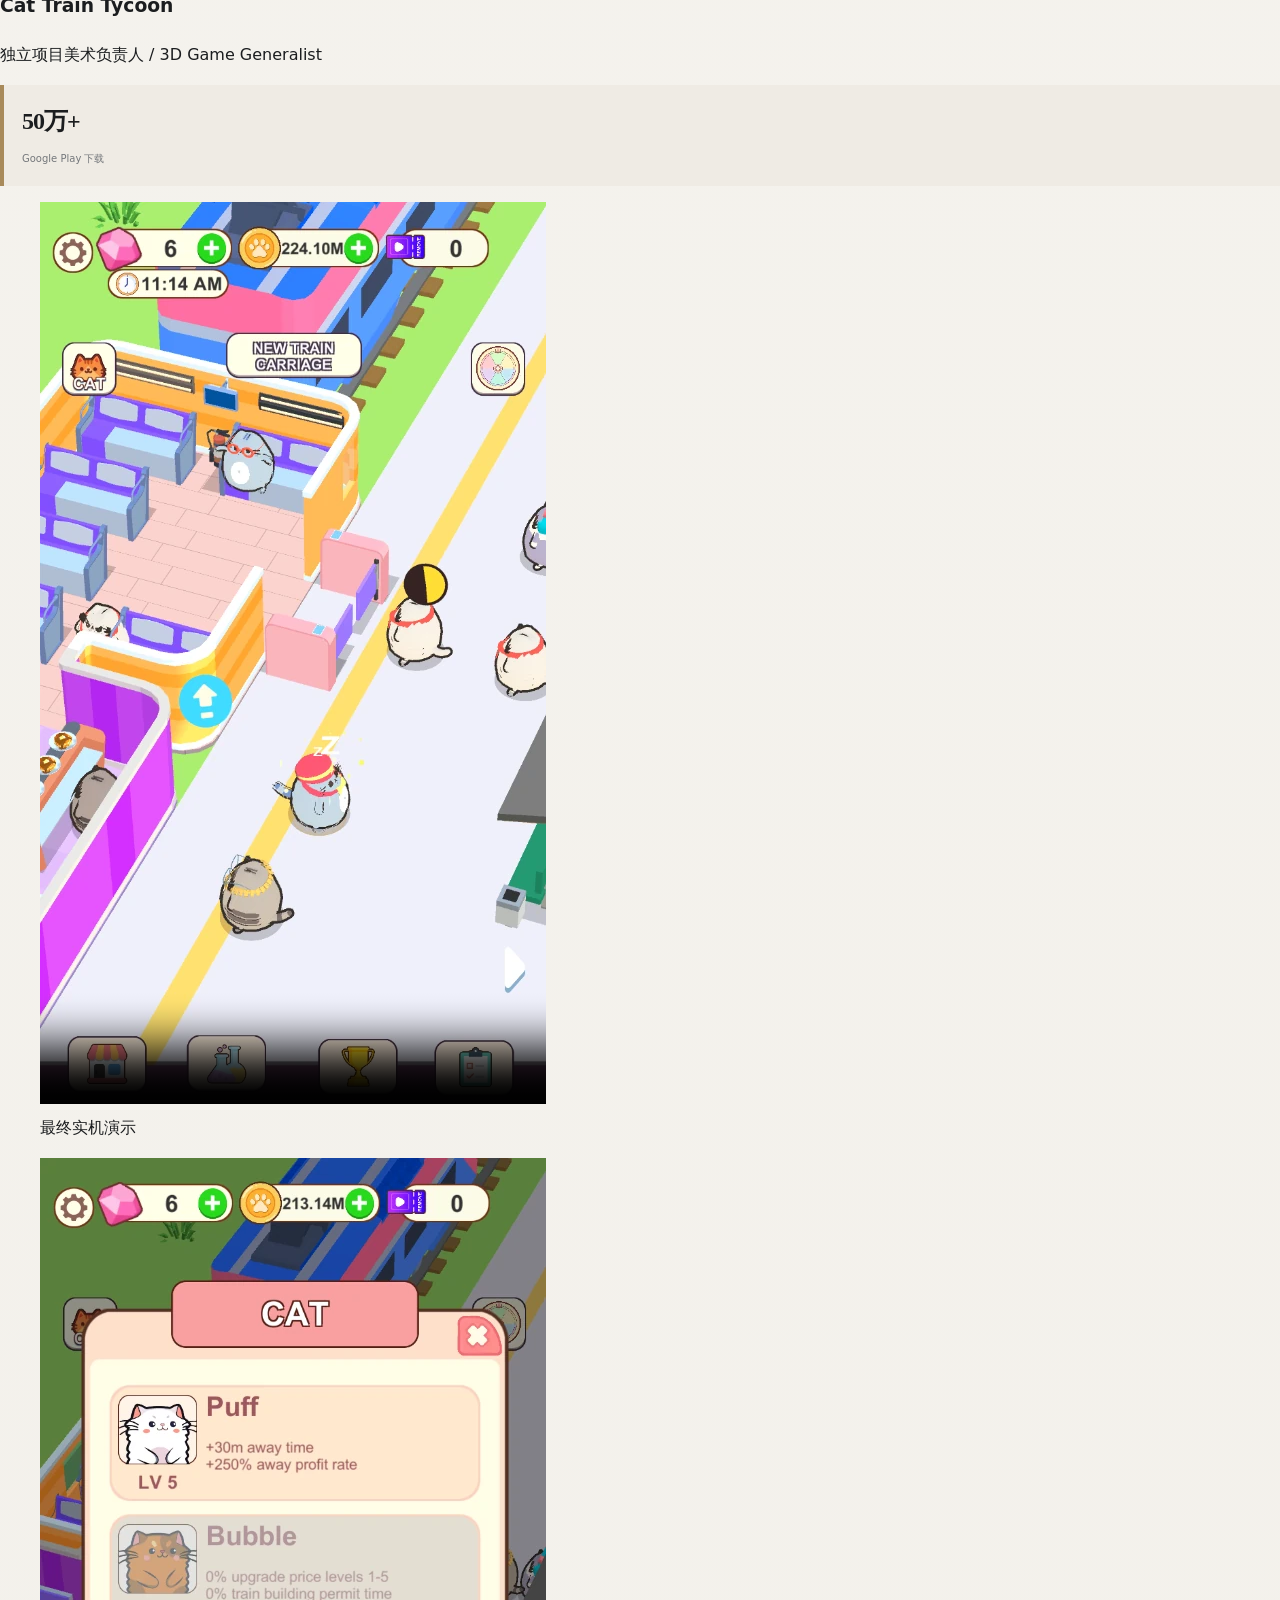
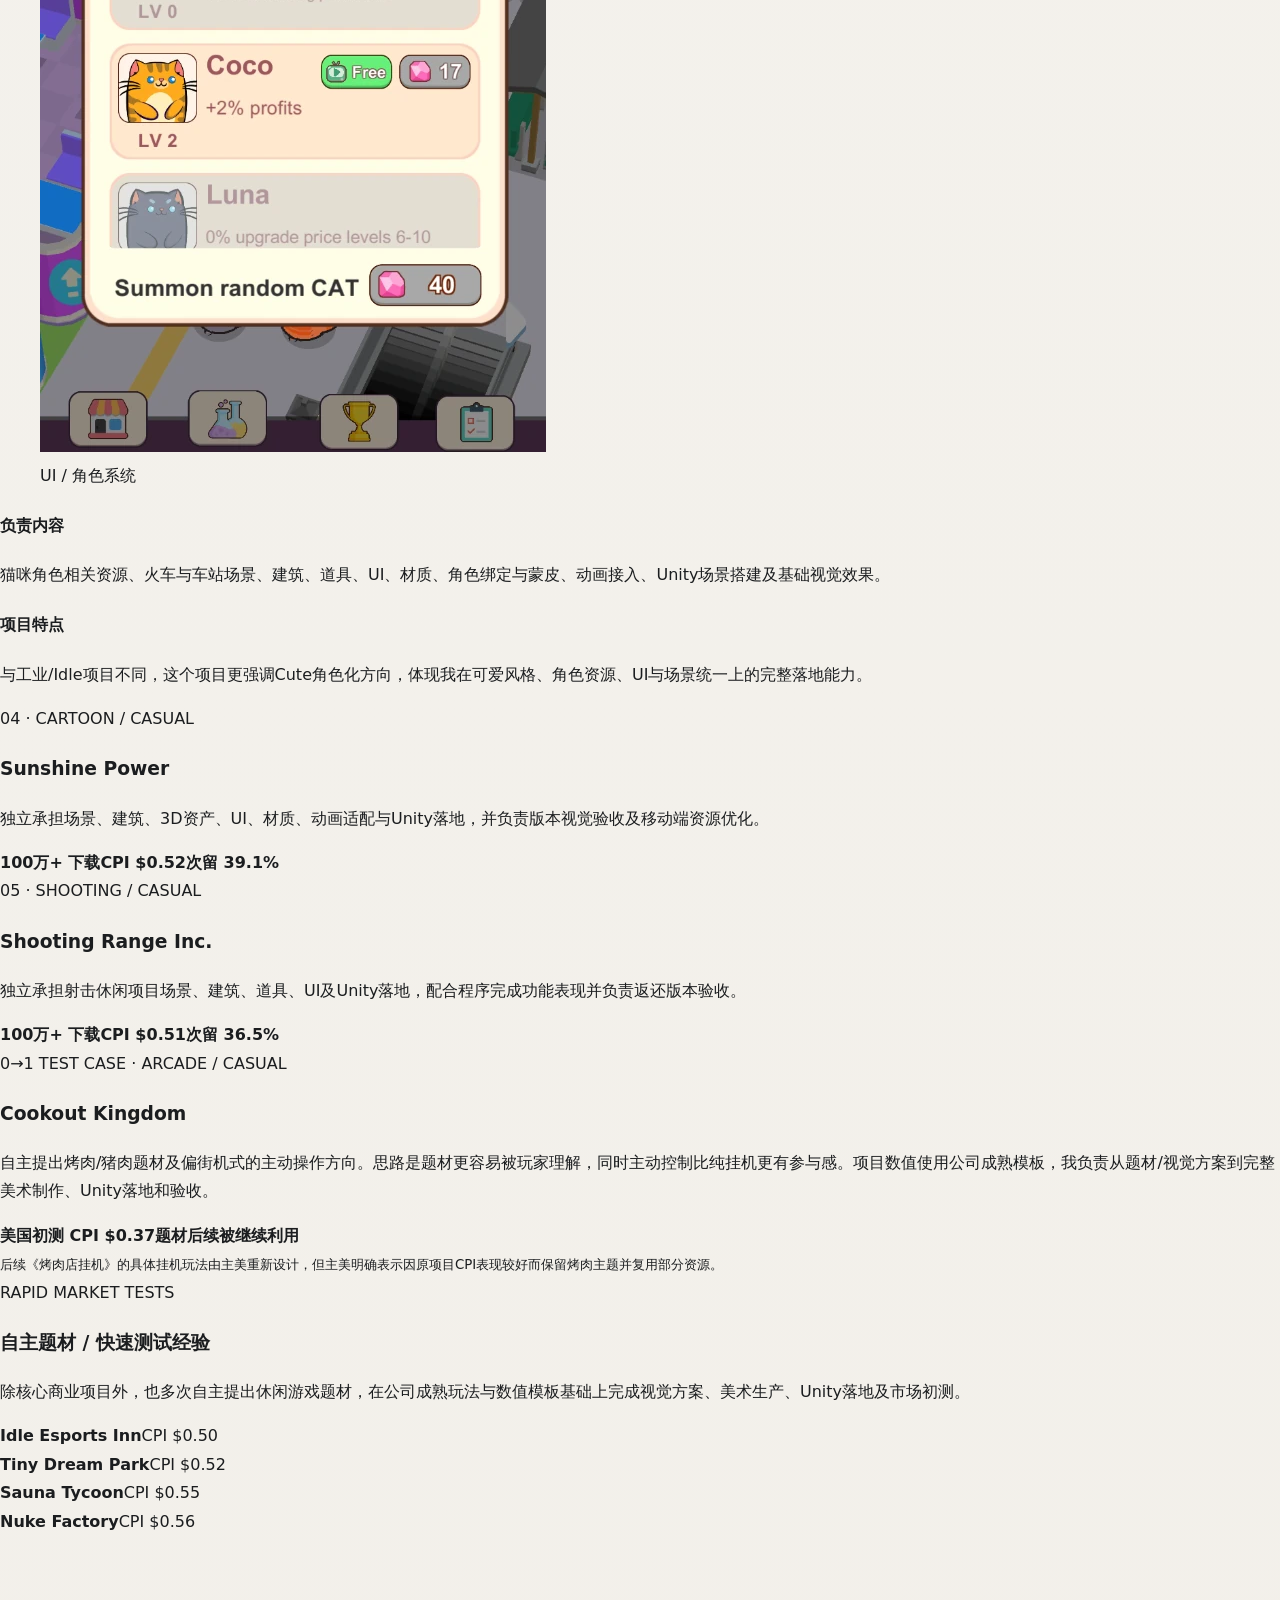
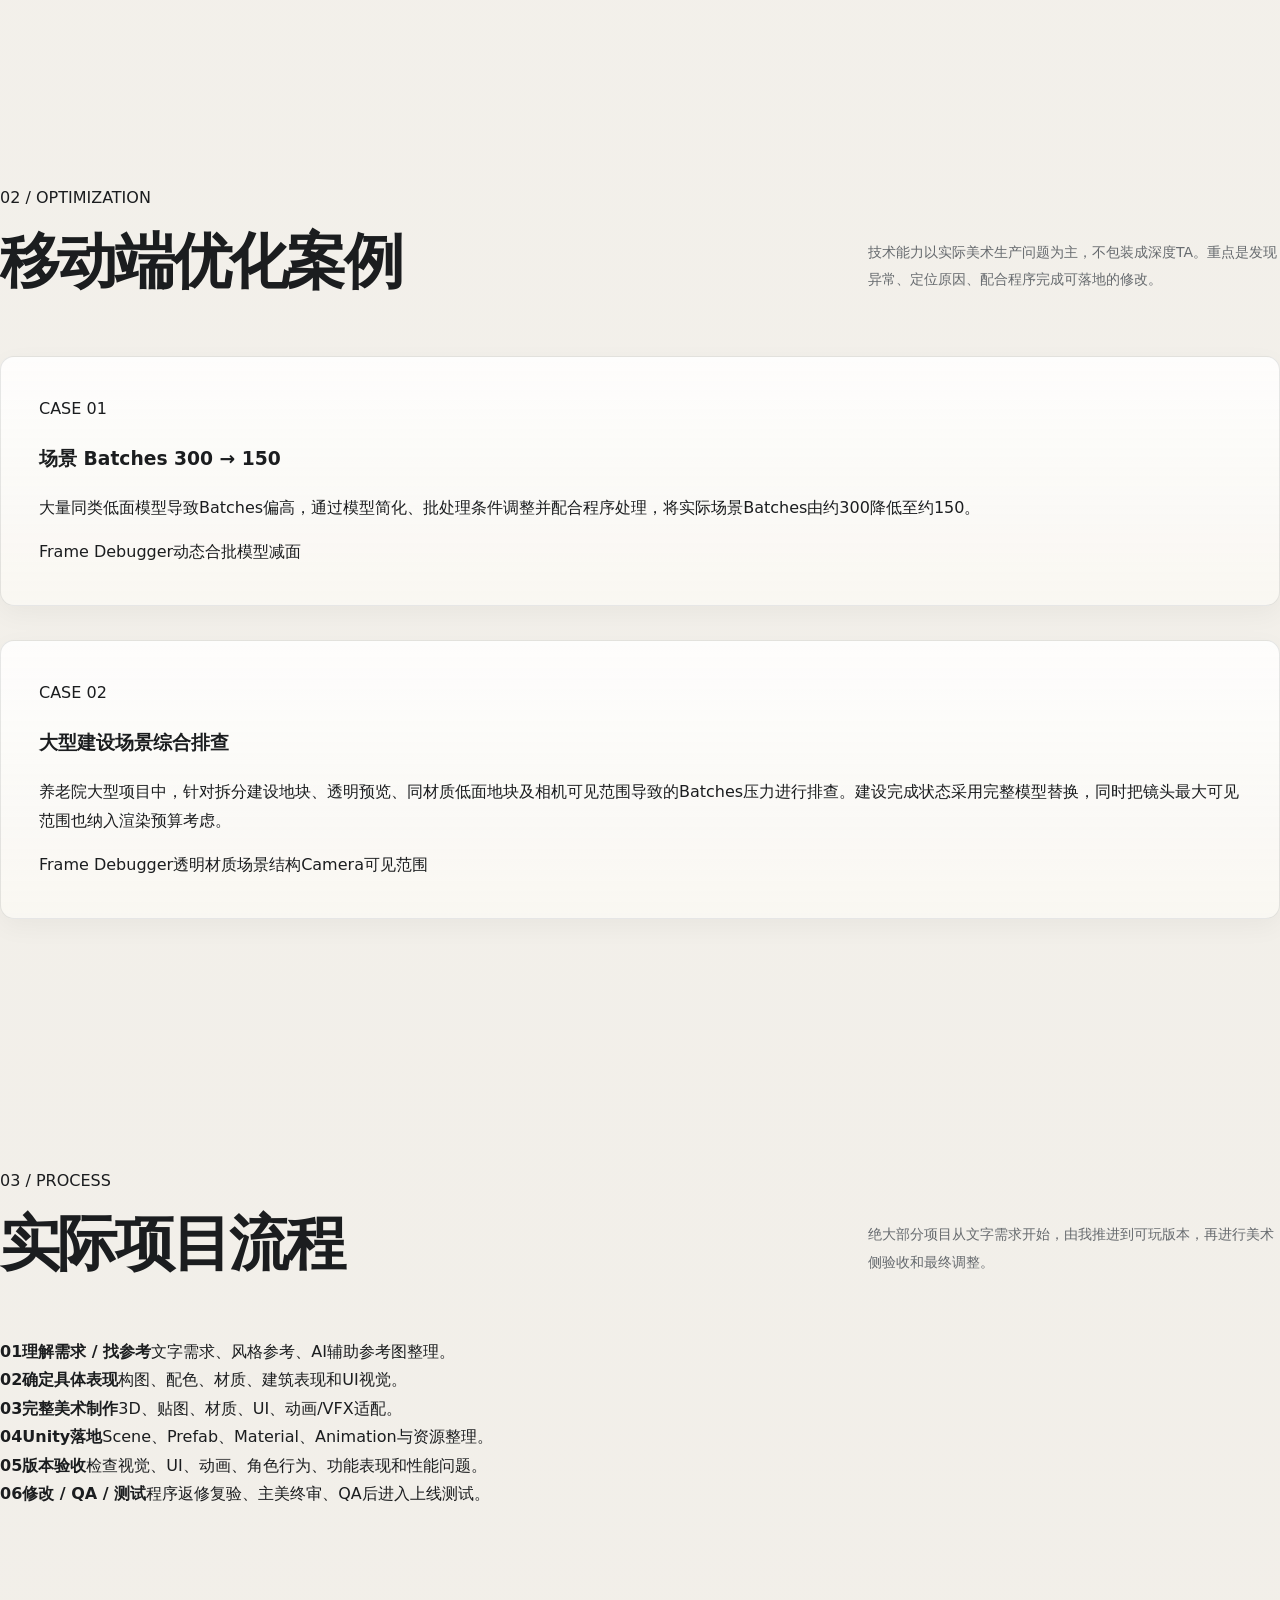
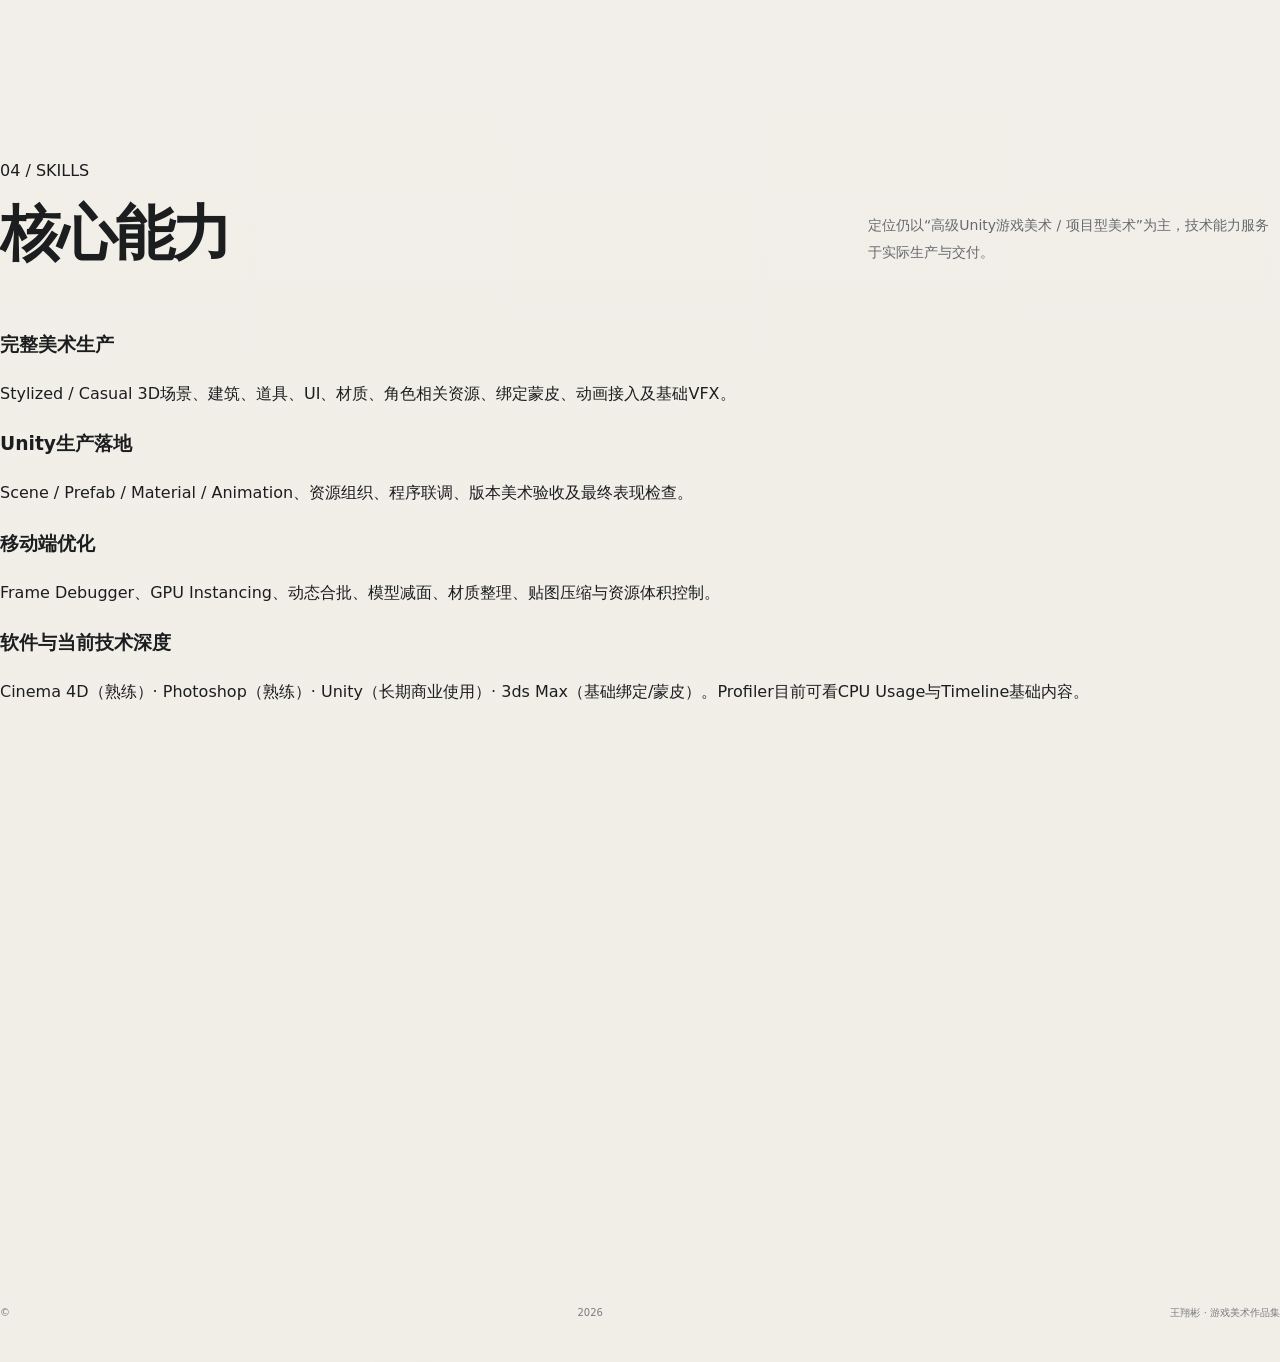
==== commit 9b9805ad: "重构中文作品集项目结构与最新信息" ====
--- a/index.html
+++ b/index.html
@@ -3,466 +3,258 @@
 <head>
   <meta charset="UTF-8" />
   <meta name="viewport" content="width=device-width, initial-scale=1.0" />
-  <meta name="description" content="王翔彬｜3D游戏美术 / 项目美术负责人作品集。海外休闲手游商业项目、Unity完整落地、移动端优化与长期版本迭代。" />
+  <meta name="description" content="王翔彬｜Unity游戏美术 / 3D Game Generalist / 项目美术Owner。海外休闲手游商业项目、Unity完整落地与移动端优化。" />
   <meta name="theme-color" content="#f3f1eb" />
-  <meta property="og:title" content="王翔彬｜3D游戏美术作品集" />
-  <meta property="og:description" content="5年3D美术经验｜千万/百万下载项目｜Unity完整落地｜移动端优化" />
+  <meta property="og:title" content="王翔彬｜游戏美术作品集" />
+  <meta property="og:description" content="4年+海外休闲手游商业项目经验｜千万级项目｜Unity落地｜移动端优化" />
   <meta property="og:type" content="website" />
-  <title>王翔彬｜3D游戏美术 / 项目美术负责人作品集</title>
-  <link rel="preconnect" href="https://fonts.googleapis.com">
-  <link rel="preconnect" href="https://fonts.gstatic.com" crossorigin>
-  <link href="https://fonts.googleapis.com/css2?family=Noto+Sans+SC:wght@400;500;600;700;800;900&family=Noto+Serif+SC:wght@600;700;900&family=Roboto+Mono:wght@500;600&display=swap" rel="stylesheet">
-  <link rel="icon" href="favicon.svg" type="image/svg+xml">
+  <title>王翔彬｜Unity游戏美术作品集</title>
+  <link rel="icon" href="favicon.svg" type="image/svg+xml" />
   <link rel="stylesheet" href="styles.css" />
 </head>
 <body>
-  <header class="topbar">
-    <a class="brand" href="#top">
-      <span class="brand-mark">WX</span>
-      <span class="brand-copy">
-        <strong>王翔彬</strong>
-        <small>3D GAME ARTIST / UNITY</small>
-      </span>
-    </a>
-
-    <button class="menu-toggle" aria-label="打开导航" aria-expanded="false">
-      <span></span><span></span>
-    </button>
-
+  <header class="topbar shell">
+    <a class="brand" href="#top"><span class="brand-mark">WX</span><span><strong>王翔彬</strong><small>GAME ART / UNITY</small></span></a>
+    <button class="menu-toggle" aria-label="打开导航" aria-expanded="false"><span></span><span></span></button>
     <nav class="nav-links">
       <a href="#projects">项目作品</a>
       <a href="#optimization">优化案例</a>
-      <a href="#skills">技能能力</a>
-      <a href="#experience">工作经历</a>
-      <a href="王翔彬_中文简历.pdf" target="_blank" rel="noopener">查看简历</a>
+      <a href="#process">项目流程</a>
+      <a href="#skills">能力</a>
+      <a href="王翔彬_中文简历.pdf" target="_blank" rel="noopener">简历</a>
+      <a href="https://xbin1678145314-spec.github.io/portfolio/">EN</a>
       <a class="nav-cta" href="#contact">联系我</a>
     </nav>
   </header>
 
   <main id="top">
-    <section class="hero page-shell">
-      <div class="hero-main">
-        <div class="kicker">3D游戏美术 · 项目美术负责人 · Unity移动端美术</div>
-        <h1>
-          从策划需求到 Unity 落地，<br>
-          <span>独立完成完整美术生产链路。</span>
-        </h1>
-        <p class="hero-lede">
-          5年3D美术经验，4年+海外休闲手游商业项目经验。长期独立负责项目美术生产与Unity落地，
-          覆盖3D资产、UI、材质、动画/VFX适配、版本验收与移动端优化。
-        </p>
+    <section class="hero shell section">
+      <div class="hero-copy reveal">
+        <div class="eyebrow">UNITY游戏美术 · 3D GAME GENERALIST · 项目美术 OWNER</div>
+        <h1>从文字需求到 Unity 落地，独立完成休闲手游美术生产。</h1>
+        <p class="hero-lede">4年+海外休闲手游商业项目经验。长期承担项目美术侧完整制作与落地，覆盖3D场景/资产、UI、材质、角色相关资源、动画与VFX适配、版本验收及移动端优化。</p>
         <div class="hero-actions">
-          <a class="btn primary" href="#projects">查看代表项目</a>
-          <a class="btn secondary" href="王翔彬_中文简历.pdf" target="_blank" rel="noopener">查看中文简历</a>
-        </div>
-      </div>
-
-      <aside class="hero-profile">
-        <div class="profile-top">
-          <span>求职定位</span>
-          <strong>3D游戏美术 / 项目美术负责人</strong>
-        </div>
-        <div class="profile-list">
-          <div><span>工作年限</span><strong>5年</strong></div>
-          <div><span>所在地</span><strong>厦门</strong></div>
-          <div><span>项目方向</span><strong>海外休闲手游</strong></div>
-          <div><span>核心优势</span><strong>完整美术管线 + Unity落地</strong></div>
-        </div>
-        <div class="contact-mini">
-          <a href="tel:+8617605949491">176 0594 9491</a>
-          <a href="mailto:1678145314@qq.com">1678145314@qq.com</a>
-        </div>
+          <a class="button primary" href="#projects">查看项目</a>
+          <a class="button" href="王翔彬_中文简历.pdf" target="_blank" rel="noopener">查看简历 ↗</a>
+        </div>
+      </div>
+      <aside class="hero-note reveal">
+        <span class="note-label">当前求职定位</span>
+        <strong>高级 Unity 游戏美术 / 项目美术负责人方向</strong>
+        <p>偏生产与项目落地，能够从视觉方案、完整美术制作一路推进到 Unity、程序联调和版本验收。</p>
+        <div class="note-meta"><span>福建 · 厦门</span><span>海外休闲手游 / Stylized / Casual</span></div>
       </aside>
     </section>
 
-    <section class="metrics-strip">
-      <div class="page-shell metrics-grid">
-        <div class="metric">
-          <strong>1000万+</strong>
-          <span>My Tiny Tower 下载</span>
-        </div>
-        <div class="metric">
-          <strong>5</strong>
-          <span>代表商业项目</span>
-        </div>
-        <div class="metric">
-          <strong>4年+</strong>
-          <span>长期运营 / A/B 测试</span>
-        </div>
-        <div class="metric">
-          <strong>300 → 150</strong>
-          <span>典型场景 Batches 优化</span>
-        </div>
-      </div>
-    </section>
-
-    <section class="section page-shell" id="projects">
-      <div class="section-head">
-        <div>
-          <span class="section-index">01 / PROJECTS</span>
-          <h2>代表商业项目</h2>
-        </div>
-        <p>
-          5个已上线商业项目，覆盖卡通、工业、可爱与射击休闲方向。
-          重点项目展示实机、性能数据与场景结构。
-        </p>
-      </div>
-
-      <article class="flagship-card">
-        <div class="flagship-media">
-          <a class="proof-image" href="assets/tiny-tower-proof.jpg" target="_blank" rel="noopener">
-            <img src="assets/tiny-tower-proof.jpg" alt="My Tiny Tower 运行性能与场景结构" loading="lazy">
-            <span>运行效果 / Runtime Stats / Scene Structure</span>
-          </a>
-          <div class="video-panel">
-            <video controls muted playsinline preload="metadata" poster="assets/my-tiny-tower-gameplay-poster.jpg">
-              <source src="assets/my-tiny-tower-gameplay.mp4" type="video/mp4">
-            </video>
-            <div class="video-label">MY TINY TOWER · 实机演示</div>
-          </div>
-        </div>
-
-        <div class="flagship-info">
-          <div class="project-meta">
-            <span>卡通 · 休闲 · 长线运营</span>
-            <span>2022.11 — 至今</span>
-          </div>
-          <h3>My Tiny Tower</h3>
-          <p class="project-role">独立项目美术负责人 / 3D Game Generalist</p>
-          <p class="project-desc">
-            独立负责项目主要美术生产与长期版本迭代，包括建筑、场景、道具、角色相关资源、
-            UV/贴图、材质、UI、Animation、基础VFX适配、Unity场景与资源落地，并负责长期版本中的美术性能控制与验收。
-          </p>
-
-          <div class="kpi-grid">
+    <section class="metrics-band">
+      <div class="shell metrics">
+        <div><strong>1000万+</strong><span>My Tiny Tower 下载</span></div>
+        <div><strong>5款</strong><span>代表已上线商业项目</span></div>
+        <div><strong>4年+</strong><span>长期运营与A/B测试经验</span></div>
+        <div><strong>300 → 150</strong><span>实际 Batches 优化案例</span></div>
+      </div>
+    </section>
+
+    <section class="section shell" id="projects">
+      <div class="section-head reveal">
+        <div><span class="eyebrow">01 / PROJECTS</span><h2>代表商业项目</h2></div>
+        <p>优先展示已上线项目和实际游戏画面。文字、图片、视频分区排版，避免说明内容压住作品图。</p>
+      </div>
+
+      <article class="project reveal">
+        <div class="project-head">
+          <div>
+            <span class="project-type">STYLIZED · IDLE / TYCOON · 长期运营</span>
+            <h3>My Tiny Tower</h3>
+            <p class="role">独立项目美术负责人 / 3D Game Generalist</p>
+          </div>
+          <div class="kpis four">
             <div><strong>1000万+</strong><span>Google Play 下载</span></div>
             <div><strong>$0.33</strong><span>初测 CPI</span></div>
-            <div><strong>114%</strong><span>巴西 D1 ROI 峰值</span></div>
-            <div><strong>32%–35%</strong><span>长期 A/B 测试 D1 留存</span></div>
-          </div>
-
-          <div class="responsibility">
-            <span class="label">核心职责</span>
-            <div class="tags">
-              <span>3D场景 / 建筑 / 道具</span>
-              <span>UI与材质表现</span>
-              <span>角色相关资源</span>
-              <span>动画 / VFX适配</span>
-              <span>Unity场景落地</span>
-              <span>版本美术验收</span>
-              <span>移动端优化</span>
-            </div>
-          </div>
-
-          <div class="tool-line">
-            <span>TOOLS</span>
-            <strong>Cinema 4D · Photoshop · Unity · 3ds Max</strong>
+            <div><strong>32%–35%</strong><span>长期 D1 留存</span></div>
+            <div><strong>114%</strong><span>巴西 D1 ROI</span></div>
+          </div>
+        </div>
+
+        <div class="media-grid two-col">
+          <figure class="media-card">
+            <img src="assets/tiny-tower-proof.jpg" alt="My Tiny Tower运行性能与场景结构" loading="lazy" />
+            <figcaption>运行效果 / Runtime Stats / Scene Structure</figcaption>
+          </figure>
+          <figure class="media-card">
+            <video controls muted playsinline preload="metadata" poster="assets/my-tiny-tower-gameplay-poster.jpg">
+              <source src="assets/my-tiny-tower-gameplay.mp4" type="video/mp4" />
+            </video>
+            <figcaption>已上线版本实机演示</figcaption>
+          </figure>
+        </div>
+
+        <div class="project-body two-col">
+          <div>
+            <h4>负责内容</h4>
+            <p>长期独立承担主要美术生产与版本更新，覆盖建筑、场景、道具、角色相关资源、UV/贴图、材质、UI、基础动画与VFX适配、Unity场景整合及移动端资源控制。</p>
+          </div>
+          <div>
+            <h4>视觉自主性</h4>
+            <p>从玩法/文字需求开始整理参考，完成构图、配色、材质、UI及大部分具体视觉方案。最终版本与初版整体差异不大，主美终审主要集中在氛围和视觉问题修正。</p>
           </div>
         </div>
       </article>
 
-      <article class="case-card">
-        <div class="case-title">
-          <div>
-            <span>工业 / Idle / 长线运营</span>
+      <article class="project reveal">
+        <div class="project-head">
+          <div>
+            <span class="project-type">INDUSTRIAL · IDLE · 长期运营</span>
             <h3>Idle Oil Well</h3>
-            <p>独立项目美术负责人 · 2023.04 — 至今</p>
-          </div>
-          <div class="case-kpis">
+            <p class="role">独立项目美术负责人 / 3D Game Generalist</p>
+          </div>
+          <div class="kpis three">
             <div><strong>100万+</strong><span>下载</span></div>
-            <div><strong>$0.56</strong><span>初测 CPI</span></div>
-            <div><strong>39%</strong><span>初测 D1</span></div>
-            <div><strong>~30 min</strong><span>D1 时长</span></div>
-          </div>
-        </div>
-
-        <div class="case-media-grid">
-          <div class="video-panel">
+            <div><strong>$0.43</strong><span>初测 CPI</span></div>
+            <div><strong>39.3%</strong><span>次留</span></div>
+          </div>
+        </div>
+
+        <div class="media-grid two-col">
+          <figure class="media-card">
             <video controls muted playsinline preload="metadata" poster="assets/idle-oil-gameplay-poster.jpg">
-              <source src="assets/idle-oil-gameplay.mp4" type="video/mp4">
+              <source src="assets/idle-oil-gameplay.mp4" type="video/mp4" />
             </video>
-            <div class="video-label">IDLE OIL WELL · 实机演示</div>
-          </div>
-          <a class="proof-image" href="assets/idle-oil-proof.jpg" target="_blank" rel="noopener">
-            <img src="assets/idle-oil-proof.jpg" alt="Idle Oil Well 最终画面、性能与线框结构" loading="lazy">
-            <span>最终画面 / Runtime Stats / Scene Wireframe</span>
-          </a>
-        </div>
-
-        <div class="case-detail-grid">
-          <div>
-            <span class="label">负责内容</span>
-            <p>
-              工业场景及建筑、机械与道具资产、角色与基础动画、UI视觉、材质、场景搭建、
-              基础特效适配、Unity落地、长期版本更新和移动端资源优化。
-            </p>
-          </div>
-          <div>
-            <span class="label">长期表现</span>
-            <p>
-              Google Play累计下载100万+；持续运营及A/B测试约3年，长期版本测试D1留存约35%。
-            </p>
-          </div>
+            <figcaption>商业项目最终实机表现</figcaption>
+          </figure>
+          <figure class="media-card">
+            <img src="assets/idle-oil-proof.jpg" alt="Idle Oil Well最终画面、性能与线框" loading="lazy" />
+            <figcaption>最终画面 / Runtime Stats / Scene Wireframe</figcaption>
+          </figure>
+        </div>
+
+        <div class="project-body two-col">
+          <div><h4>完整美术生产</h4><p>工业场景、建筑、机械设备、道具、UI、材质、角色相关资源、基础动画与VFX适配，并完成Unity场景整合。</p></div>
+          <div><h4>长期交付</h4><p>参与约3年的内容更新、版本验收及移动端优化，持续维护机械、建筑和场景的视觉统一。</p></div>
         </div>
       </article>
 
-      <article class="case-card">
-        <div class="case-title">
-          <div>
-            <span>可爱 / 休闲经营 / 角色与场景</span>
+      <article class="project reveal">
+        <div class="project-head">
+          <div>
+            <span class="project-type">CUTE · CARTOON · TYCOON</span>
             <h3>Cat Train Tycoon</h3>
-            <p>独立项目美术负责人 · 2025.08 — 至今</p>
+            <p class="role">独立项目美术负责人 / 3D Game Generalist</p>
           </div>
           <div class="single-kpi"><strong>50万+</strong><span>Google Play 下载</span></div>
         </div>
 
-        <div class="cat-layout">
-          <div class="video-panel">
+        <div class="media-grid three-col">
+          <figure class="media-card span-2">
             <video controls muted playsinline preload="metadata" poster="assets/cat-train-gameplay.webp">
-              <source src="assets/cat-train-gameplay.mp4" type="video/mp4">
+              <source src="assets/cat-train-gameplay.mp4" type="video/mp4" />
             </video>
-            <div class="video-label">CAT TRAIN TYCOON · 实机演示</div>
-          </div>
-
-          <div class="cat-images">
-            <a class="proof-image" href="assets/cat-train-proof.jpg" target="_blank" rel="noopener">
-              <img src="assets/cat-train-proof.jpg" alt="Cat Train Tycoon 最终画面、性能与线框结构" loading="lazy">
-              <span>最终画面 / Runtime Stats / Scene Wireframe</span>
-            </a>
-            <a class="proof-image small-proof" href="assets/cat-train-ui.webp" target="_blank" rel="noopener">
-              <img src="assets/cat-train-ui.webp" alt="Cat Train Tycoon UI与角色系统" loading="lazy">
-              <span>UI / 角色系统</span>
-            </a>
-          </div>
-        </div>
-
-        <div class="case-detail-grid">
-          <div>
-            <span class="label">负责内容</span>
-            <p>
-              猫咪角色相关资源、火车及场景建筑、游戏道具、UI、材质、动画资源接入、
-              场景搭建、基础视觉效果和移动端资源优化。
-            </p>
-          </div>
-          <div>
-            <span class="label">视觉方向</span>
-            <p>
-              根据 Cute / Cartoon 整体方向整理视觉参考并完成具体风格执行，验证公司可爱风格商业路线可行性。
-            </p>
-          </div>
+            <figcaption>最终实机演示</figcaption>
+          </figure>
+          <figure class="media-card">
+            <img src="assets/cat-train-ui.webp" alt="Cat Train Tycoon UI与角色系统" loading="lazy" />
+            <figcaption>UI / 角色系统</figcaption>
+          </figure>
+        </div>
+
+        <div class="project-body two-col">
+          <div><h4>负责内容</h4><p>猫咪角色相关资源、火车与车站场景、建筑、道具、UI、材质、角色绑定与蒙皮、动画接入、Unity场景搭建及基础视觉效果。</p></div>
+          <div><h4>项目特点</h4><p>与工业/Idle项目不同，这个项目更强调Cute角色化方向，体现我在可爱风格、角色资源、UI与场景统一上的完整落地能力。</p></div>
         </div>
       </article>
 
-      <div class="text-project-grid">
-        <article class="text-project">
-          <div class="text-project-head">
-            <span>04 · 已上线商业项目</span>
-            <h3>Sunshine Power</h3>
-            <p>独立项目美术负责人 · 卡通休闲手游</p>
-          </div>
-          <p class="text-project-desc">
-            完成项目完整美术生产及Unity落地，包括场景、建筑、资产、UI、动画及移动端视觉优化。
-          </p>
-          <div class="text-kpis">
-            <div><strong>100万+</strong><span>下载</span></div>
-            <div><strong>$0.56</strong><span>初测 CPI</span></div>
-            <div><strong>39%</strong><span>D1 留存</span></div>
-            <div><strong>~30 min</strong><span>D1 时长</span></div>
-          </div>
-          <div class="tags compact">
-            <span>3D场景</span><span>建筑/道具</span><span>UI</span><span>动画接入</span><span>Unity落地</span><span>移动端优化</span>
-          </div>
-
-        </article>
-
-        <article class="text-project">
-          <div class="text-project-head">
-            <span>05 · 已上线商业项目</span>
-            <h3>Shooting Range Inc</h3>
-            <p>独立项目美术负责人 · 射击休闲手游</p>
-          </div>
-          <p class="text-project-desc">
-            完成项目完整美术生产及Unity落地，包括场景、建筑、资产、UI、动画、版本美术验收与移动端视觉优化。
-          </p>
-          <div class="text-kpis">
-            <div><strong>100万+</strong><span>下载</span></div>
-            <div><strong>$0.51</strong><span>初测 CPI</span></div>
-            <div><strong>36.5%</strong><span>D1 留存</span></div>
-            <div><strong>~30 min</strong><span>D1 时长</span></div>
-          </div>
-          <div class="tags compact">
-            <span>3D场景</span><span>资产制作</span><span>UI</span><span>Unity落地</span><span>美术验收</span><span>移动端优化</span>
-          </div>
-
-        </article>
-      </div>
-    </section>
-
-    <section class="section optimization-section" id="optimization">
-      <div class="page-shell">
-        <div class="section-head">
-          <div>
-            <span class="section-index">02 / OPTIMIZATION</span>
-            <h2>移动端优化案例</h2>
-          </div>
-          <p>
-            实际项目性能优化案例：在保留玩法所需颜色控制的前提下，
-            通过资产调整与程序协作降低场景批次数。
-          </p>
-        </div>
-
-        <div class="optimization-case">
-          <div class="optimization-result">
-            <span>典型项目案例</span>
-            <strong>约 300 → 约 150</strong>
-            <p>Batches 降低约一半</p>
-          </div>
-
-          <div class="optimization-flow">
-            <div class="flow-step">
-              <span>01</span>
-              <h3>问题</h3>
-              <p>场景中大量重复低面咖啡模型，不同颜色需由程序动态控制，导致Draw Call / Batches偏高。</p>
-            </div>
-            <div class="flow-step">
-              <span>02</span>
-              <h3>排查</h3>
-              <p>使用Frame Debugger和场景数据检查渲染与合批情况，确认仅开启常规GPU优化仍不足。</p>
-            </div>
-            <div class="flow-step">
-              <span>03</span>
-              <h3>处理</h3>
-              <p>进一步压低重复咖啡模型顶点量，使资源符合项目动态合批条件，并与程序配合调整最终方案。</p>
-            </div>
-            <div class="flow-step">
-              <span>04</span>
-              <h3>结果</h3>
-              <p>在保留不同颜色控制和玩法需求的情况下，场景Batches由约300降低至约150。</p>
-            </div>
-          </div>
-        </div>
-
-        <div class="optimization-tags">
-          <span>Frame Debugger</span>
-          <span>模型减面</span>
-          <span>Batch控制</span>
-          <span>GPU Instancing</span>
-          <span>Dynamic Batching</span>
-          <span>材质整理</span>
-          <span>贴图压缩</span>
-          <span>低端Android 60 FPS目标</span>
-        </div>
-      </div>
-    </section>
-
-    <section class="section page-shell" id="skills">
-      <div class="section-head">
+      <div class="project-cards reveal">
+        <article class="compact-project">
+          <span>04 · CARTOON / CASUAL</span><h3>Sunshine Power</h3>
+          <p>独立承担场景、建筑、3D资产、UI、材质、动画适配与Unity落地，并负责版本视觉验收及移动端资源优化。</p>
+          <div class="mini-kpis"><b>100万+ 下载</b><b>CPI $0.52</b><b>次留 39.1%</b></div>
+        </article>
+        <article class="compact-project">
+          <span>05 · SHOOTING / CASUAL</span><h3>Shooting Range Inc.</h3>
+          <p>独立承担射击休闲项目场景、建筑、道具、UI及Unity落地，配合程序完成功能表现并负责返还版本验收。</p>
+          <div class="mini-kpis"><b>100万+ 下载</b><b>CPI $0.51</b><b>次留 36.5%</b></div>
+        </article>
+        <article class="compact-project accent-card">
+          <span>0→1 TEST CASE · ARCADE / CASUAL</span><h3>Cookout Kingdom</h3>
+          <p>自主提出烤肉/猪肉题材及偏街机式的主动操作方向。思路是题材更容易被玩家理解，同时主动控制比纯挂机更有参与感。项目数值使用公司成熟模板，我负责从题材/视觉方案到完整美术制作、Unity落地和验收。</p>
+          <div class="mini-kpis"><b>美国初测 CPI $0.37</b><b>题材后续被继续利用</b></div>
+          <small>后续《烤肉店挂机》的具体挂机玩法由主美重新设计，但主美明确表示因原项目CPI表现较好而保留烤肉主题并复用部分资源。</small>
+        </article>
+      </div>
+
+      <div class="rapid-tests reveal">
         <div>
-          <span class="section-index">03 / CAPABILITY</span>
-          <h2>技能与生产能力</h2>
-        </div>
-        <p>
-          覆盖3D资产制作、Unity落地、版本验收与移动端优化的完整生产能力。
-        </p>
-      </div>
-
-      <div class="skill-table">
-        <div class="skill-row">
-          <div class="skill-title"><span>01</span><strong>3D美术生产</strong></div>
-          <div class="skill-copy">模型 / UV / 贴图 / 材质 / 场景 / 建筑 / 道具 / 角色相关资源</div>
-          <div class="skill-tools">Cinema 4D · 3ds Max · Photoshop</div>
-        </div>
-        <div class="skill-row">
-          <div class="skill-title"><span>02</span><strong>Unity落地</strong></div>
-          <div class="skill-copy">场景搭建 / Prefab结构 / 材质与UI配置 / Animation / Animator / 基础粒子拖尾 / VFX资源适配</div>
-          <div class="skill-tools">Unity</div>
-        </div>
-        <div class="skill-row">
-          <div class="skill-title"><span>03</span><strong>移动端优化</strong></div>
-          <div class="skill-copy">模型减面 / 材质整理 / 贴图压缩 / Batch控制 / Frame Debugger / GPU Instancing / Dynamic Batching</div>
-          <div class="skill-tools">Unity Profiler · Frame Debugger</div>
-        </div>
-        <div class="skill-row">
-          <div class="skill-title"><span>04</span><strong>UI与商业素材</strong></div>
-          <div class="skill-copy">整套UI制作 / 风格改版 / Google Play Icon与商店截图 / 宣传素材</div>
-          <div class="skill-tools">Photoshop · Unity UI</div>
-        </div>
-        <div class="skill-row">
-          <div class="skill-title"><span>05</span><strong>跨引擎轻量化交付</strong></div>
-          <div class="skill-copy">Unity资源筛选、减面、压缩、整理并迁移至Cocos Creator试玩工程</div>
-          <div class="skill-tools">Unity → Cocos Creator</div>
-        </div>
-        <div class="skill-row">
-          <div class="skill-title"><span>06</span><strong>技术美术成长方向</strong></div>
-          <div class="skill-copy">Shader Graph基础逻辑 / URP学习 / 材质参数交互 / Toon材质使用与效果调整</div>
-          <div class="skill-tools">Shader Graph · URP</div>
-        </div>
-      </div>
-    </section>
-
-    <section class="section experience-section" id="experience">
-      <div class="page-shell">
-        <div class="section-head">
-          <div>
-            <span class="section-index">04 / EXPERIENCE</span>
-            <h2>工作经历</h2>
-          </div>
-        </div>
-
-        <div class="timeline">
-          <div class="time-card">
-            <span class="time">2022.05 — 至今</span>
-            <h3>厦门很稳网络科技有限公司</h3>
-            <strong>3D美术设计师 / 项目美术Owner</strong>
-            <p>
-              长期负责海外休闲手游项目完整美术制作与Unity落地，包括视觉参考整理、3D资产、UI、场景搭建、
-              动画/VFX适配、程序联调后的美术验收、长期版本迭代、移动端性能优化与商店宣传素材。
-            </p>
-          </div>
-
-          <div class="time-card">
-            <span class="time">2021.08 — 2022.04</span>
-            <h3>泉州达斯琪数字科技有限公司</h3>
-            <strong>3D设计师</strong>
-            <p>
-              使用Cinema 4D完成产品及场景资产、UV处理；使用Redshift / Octane完成基础材质、灯光与渲染；
-              制作基础产品旋转动画，并使用Photoshop完成后期与展示素材。
-            </p>
-          </div>
-        </div>
-      </div>
-    </section>
-
-    <section class="contact-section" id="contact">
-      <div class="page-shell contact-inner">
-        <div>
-          <span class="section-index">CONTACT</span>
-          <h2>王翔彬</h2>
-          <p>3D游戏美术 / 项目美术负责人 · 厦门</p>
-        </div>
-        <div class="contact-list">
-          <a href="tel:+8617605949491">
-            <span>电话</span>
-            <strong>176 0594 9491</strong>
-          </a>
-          <a href="mailto:1678145314@qq.com">
-            <span>邮箱</span>
-            <strong>1678145314@qq.com</strong>
-          </a>
-          <a href="王翔彬_中文简历.pdf" target="_blank" rel="noopener">
-            <span>简历</span>
-            <strong>查看中文简历 ↗</strong>
-          </a>
-        </div>
+          <span class="eyebrow">RAPID MARKET TESTS</span>
+          <h3>自主题材 / 快速测试经验</h3>
+          <p>除核心商业项目外，也多次自主提出休闲游戏题材，在公司成熟玩法与数值模板基础上完成视觉方案、美术生产、Unity落地及市场初测。</p>
+        </div>
+        <div class="test-grid">
+          <div><strong>Idle Esports Inn</strong><span>CPI $0.50</span></div>
+          <div><strong>Tiny Dream Park</strong><span>CPI $0.52</span></div>
+          <div><strong>Sauna Tycoon</strong><span>CPI $0.55</span></div>
+          <div><strong>Nuke Factory</strong><span>CPI $0.56</span></div>
+        </div>
+      </div>
+    </section>
+
+    <section class="section shell" id="optimization">
+      <div class="section-head reveal">
+        <div><span class="eyebrow">02 / OPTIMIZATION</span><h2>移动端优化案例</h2></div>
+        <p>技术能力以实际美术生产问题为主，不包装成深度TA。重点是发现异常、定位原因、配合程序完成可落地的修改。</p>
+      </div>
+      <div class="case-grid reveal">
+        <article class="case-card">
+          <span class="case-index">CASE 01</span>
+          <h3>场景 Batches 300 → 150</h3>
+          <p>大量同类低面模型导致Batches偏高，通过模型简化、批处理条件调整并配合程序处理，将实际场景Batches由约300降低至约150。</p>
+          <div class="tag-row"><span>Frame Debugger</span><span>动态合批</span><span>模型减面</span></div>
+        </article>
+        <article class="case-card">
+          <span class="case-index">CASE 02</span>
+          <h3>大型建设场景综合排查</h3>
+          <p>养老院大型项目中，针对拆分建设地块、透明预览、同材质低面地块及相机可见范围导致的Batches压力进行排查。建设完成状态采用完整模型替换，同时把镜头最大可见范围也纳入渲染预算考虑。</p>
+          <div class="tag-row"><span>Frame Debugger</span><span>透明材质</span><span>场景结构</span><span>Camera可见范围</span></div>
+        </article>
+      </div>
+    </section>
+
+    <section class="section shell" id="process">
+      <div class="section-head reveal">
+        <div><span class="eyebrow">03 / PROCESS</span><h2>实际项目流程</h2></div>
+        <p>绝大部分项目从文字需求开始，由我推进到可玩版本，再进行美术侧验收和最终调整。</p>
+      </div>
+      <div class="process-grid reveal">
+        <div><b>01</b><strong>理解需求 / 找参考</strong><span>文字需求、风格参考、AI辅助参考图整理。</span></div>
+        <div><b>02</b><strong>确定具体表现</strong><span>构图、配色、材质、建筑表现和UI视觉。</span></div>
+        <div><b>03</b><strong>完整美术制作</strong><span>3D、贴图、材质、UI、动画/VFX适配。</span></div>
+        <div><b>04</b><strong>Unity落地</strong><span>Scene、Prefab、Material、Animation与资源整理。</span></div>
+        <div><b>05</b><strong>版本验收</strong><span>检查视觉、UI、动画、角色行为、功能表现和性能问题。</span></div>
+        <div><b>06</b><strong>修改 / QA / 测试</strong><span>程序返修复验、主美终审、QA后进入上线测试。</span></div>
+      </div>
+    </section>
+
+    <section class="section shell" id="skills">
+      <div class="section-head reveal">
+        <div><span class="eyebrow">04 / SKILLS</span><h2>核心能力</h2></div>
+        <p>定位仍以“高级Unity游戏美术 / 项目型美术”为主，技术能力服务于实际生产与交付。</p>
+      </div>
+      <div class="skill-grid reveal">
+        <div><h3>完整美术生产</h3><p>Stylized / Casual 3D场景、建筑、道具、UI、材质、角色相关资源、绑定蒙皮、动画接入及基础VFX。</p></div>
+        <div><h3>Unity生产落地</h3><p>Scene / Prefab / Material / Animation、资源组织、程序联调、版本美术验收及最终表现检查。</p></div>
+        <div><h3>移动端优化</h3><p>Frame Debugger、GPU Instancing、动态合批、模型减面、材质整理、贴图压缩与资源体积控制。</p></div>
+        <div><h3>软件与当前技术深度</h3><p>Cinema 4D（熟练）· Photoshop（熟练）· Unity（长期商业使用）· 3ds Max（基础绑定/蒙皮）。Profiler目前可看CPU Usage与Timeline基础内容。</p></div>
+      </div>
+    </section>
+
+    <section class="section shell" id="contact">
+      <div class="contact-card reveal">
+        <div><span class="eyebrow">CONTACT</span><h2>王翔彬</h2><p>Unity游戏美术 / 项目美术 Owner · 福建厦门</p></div>
+        <div class="contact-links"><a href="mailto:1678145314@qq.com">1678145314@qq.com</a><a href="tel:+8617605949491">176 0594 9491</a></div>
       </div>
     </section>
   </main>
 
-  <footer class="page-shell">
-    <span>© <span id="year"></span> 王翔彬</span>
-    <span>3D Game Artist · Unity · Mobile Game Art</span>
-  </footer>
-
+  <footer class="shell footer">© <span id="year"></span> 王翔彬 · 游戏美术作品集</footer>
   <script src="script.js"></script>
 </body>
 </html>
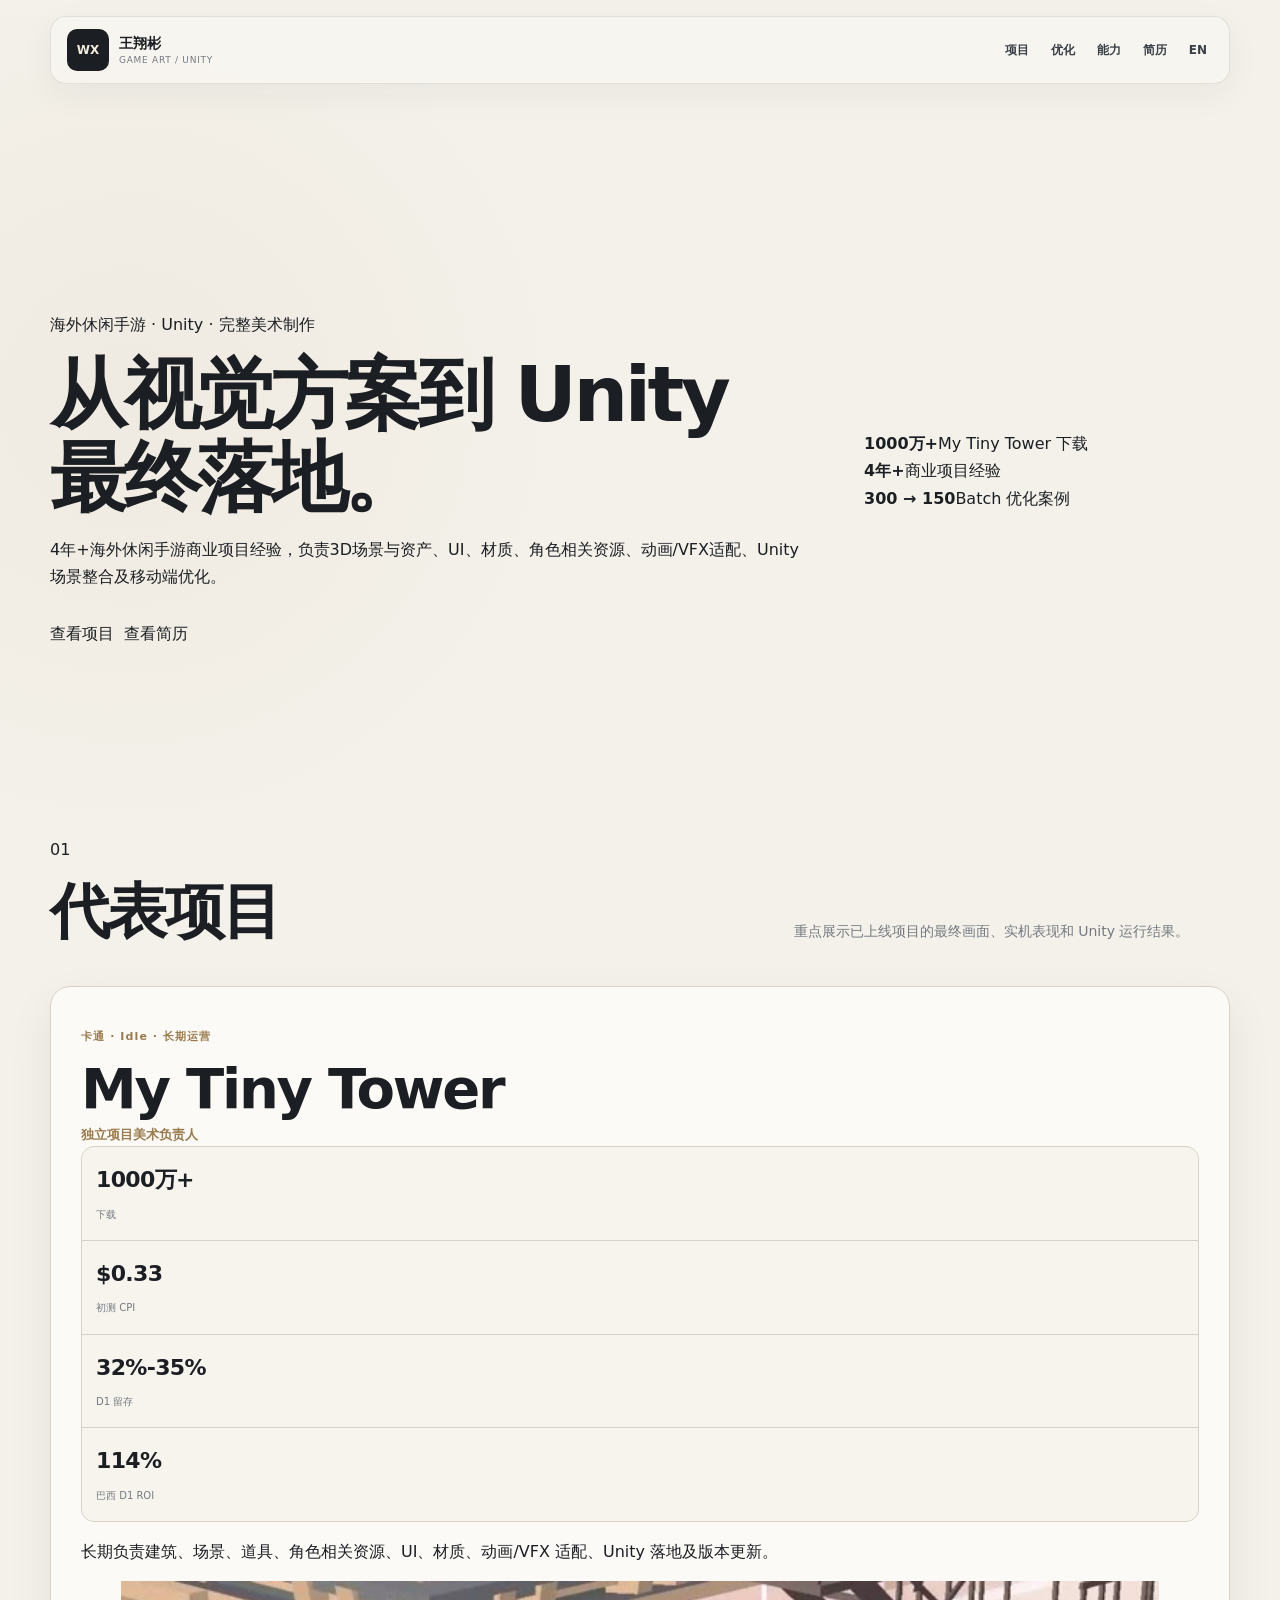
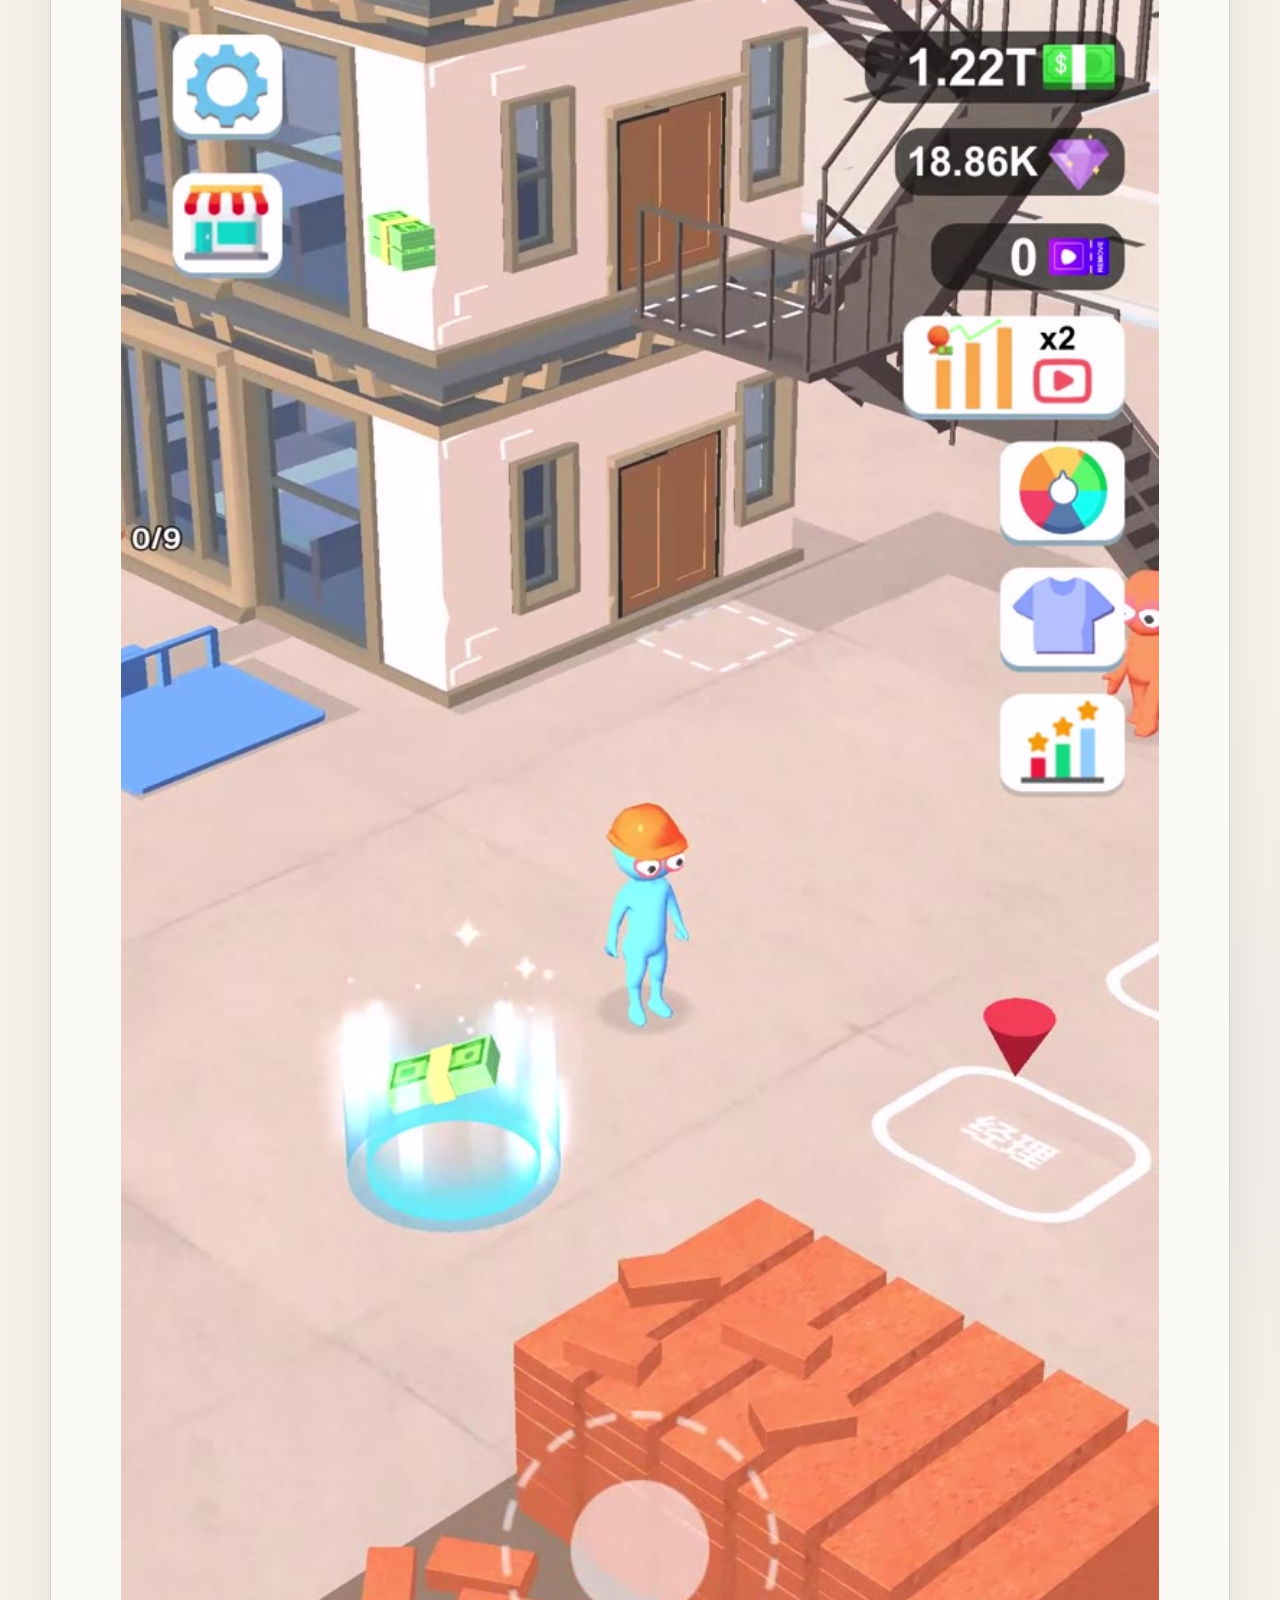
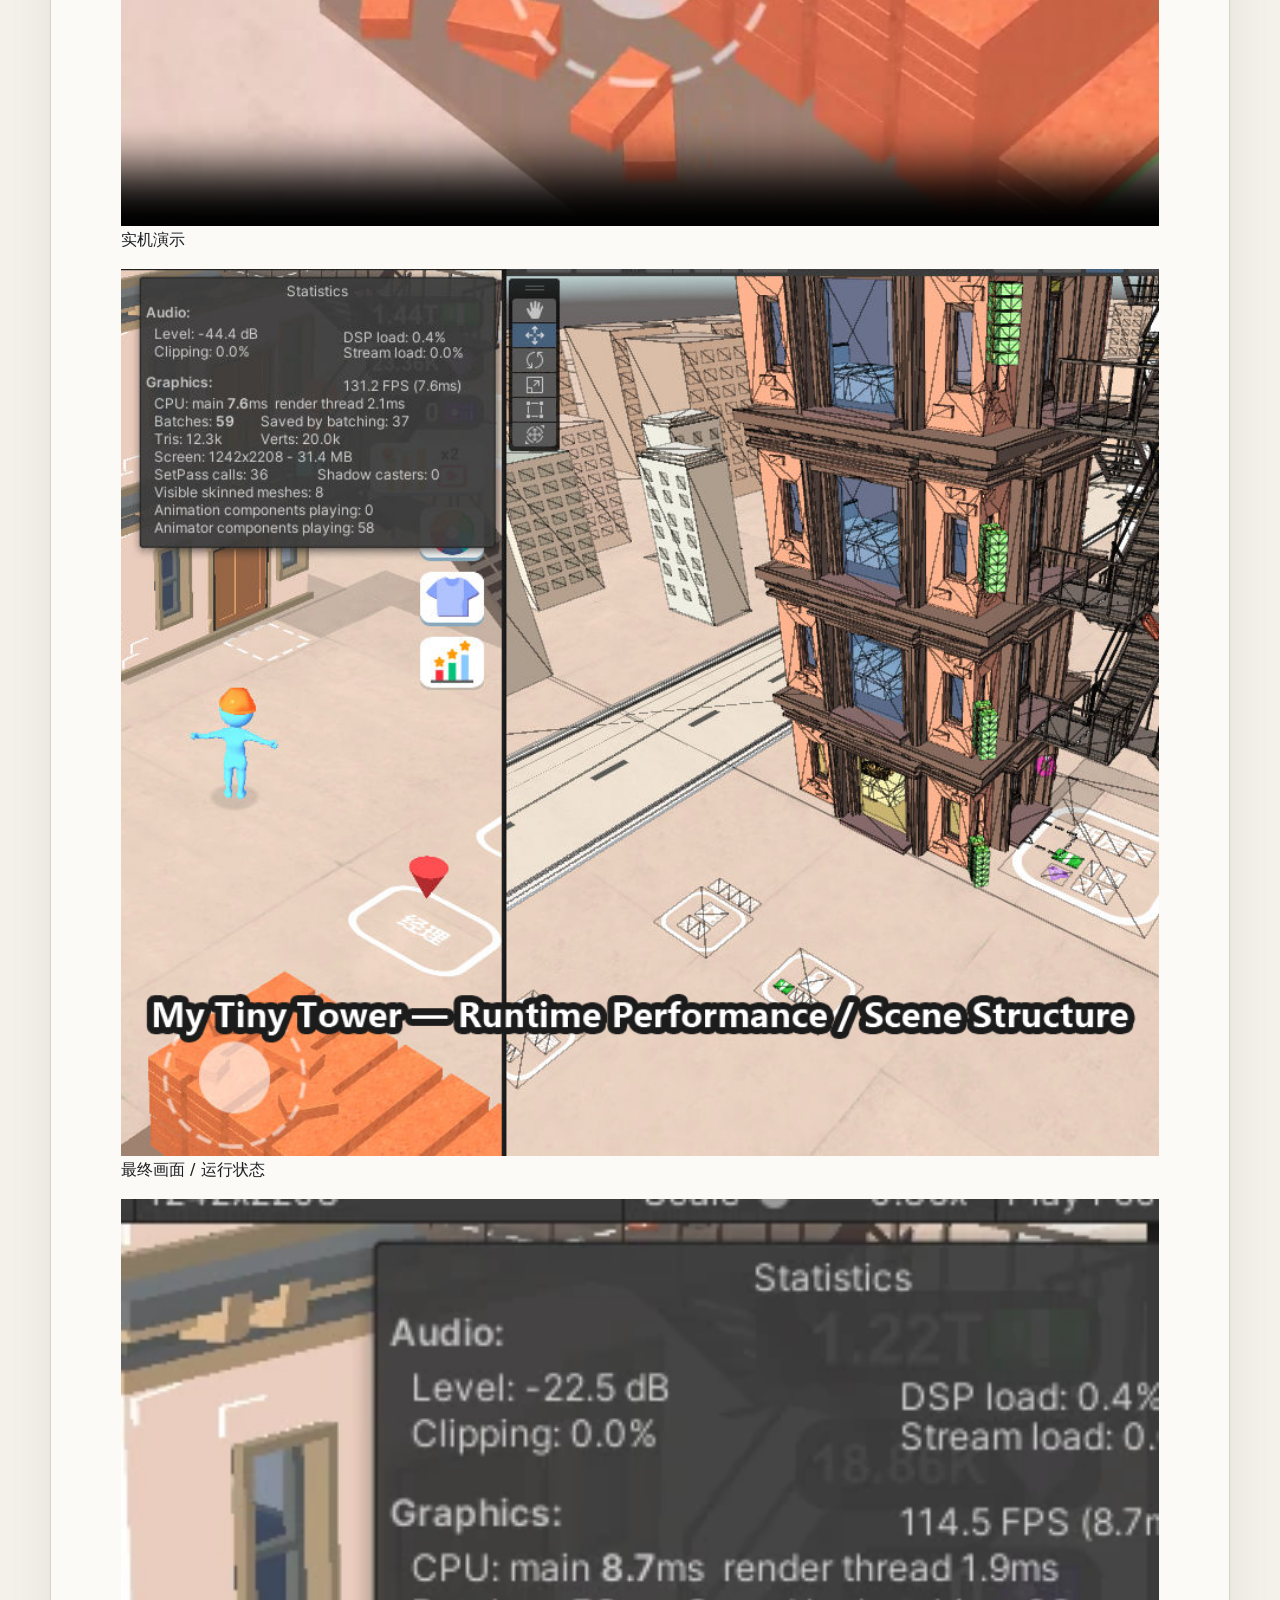
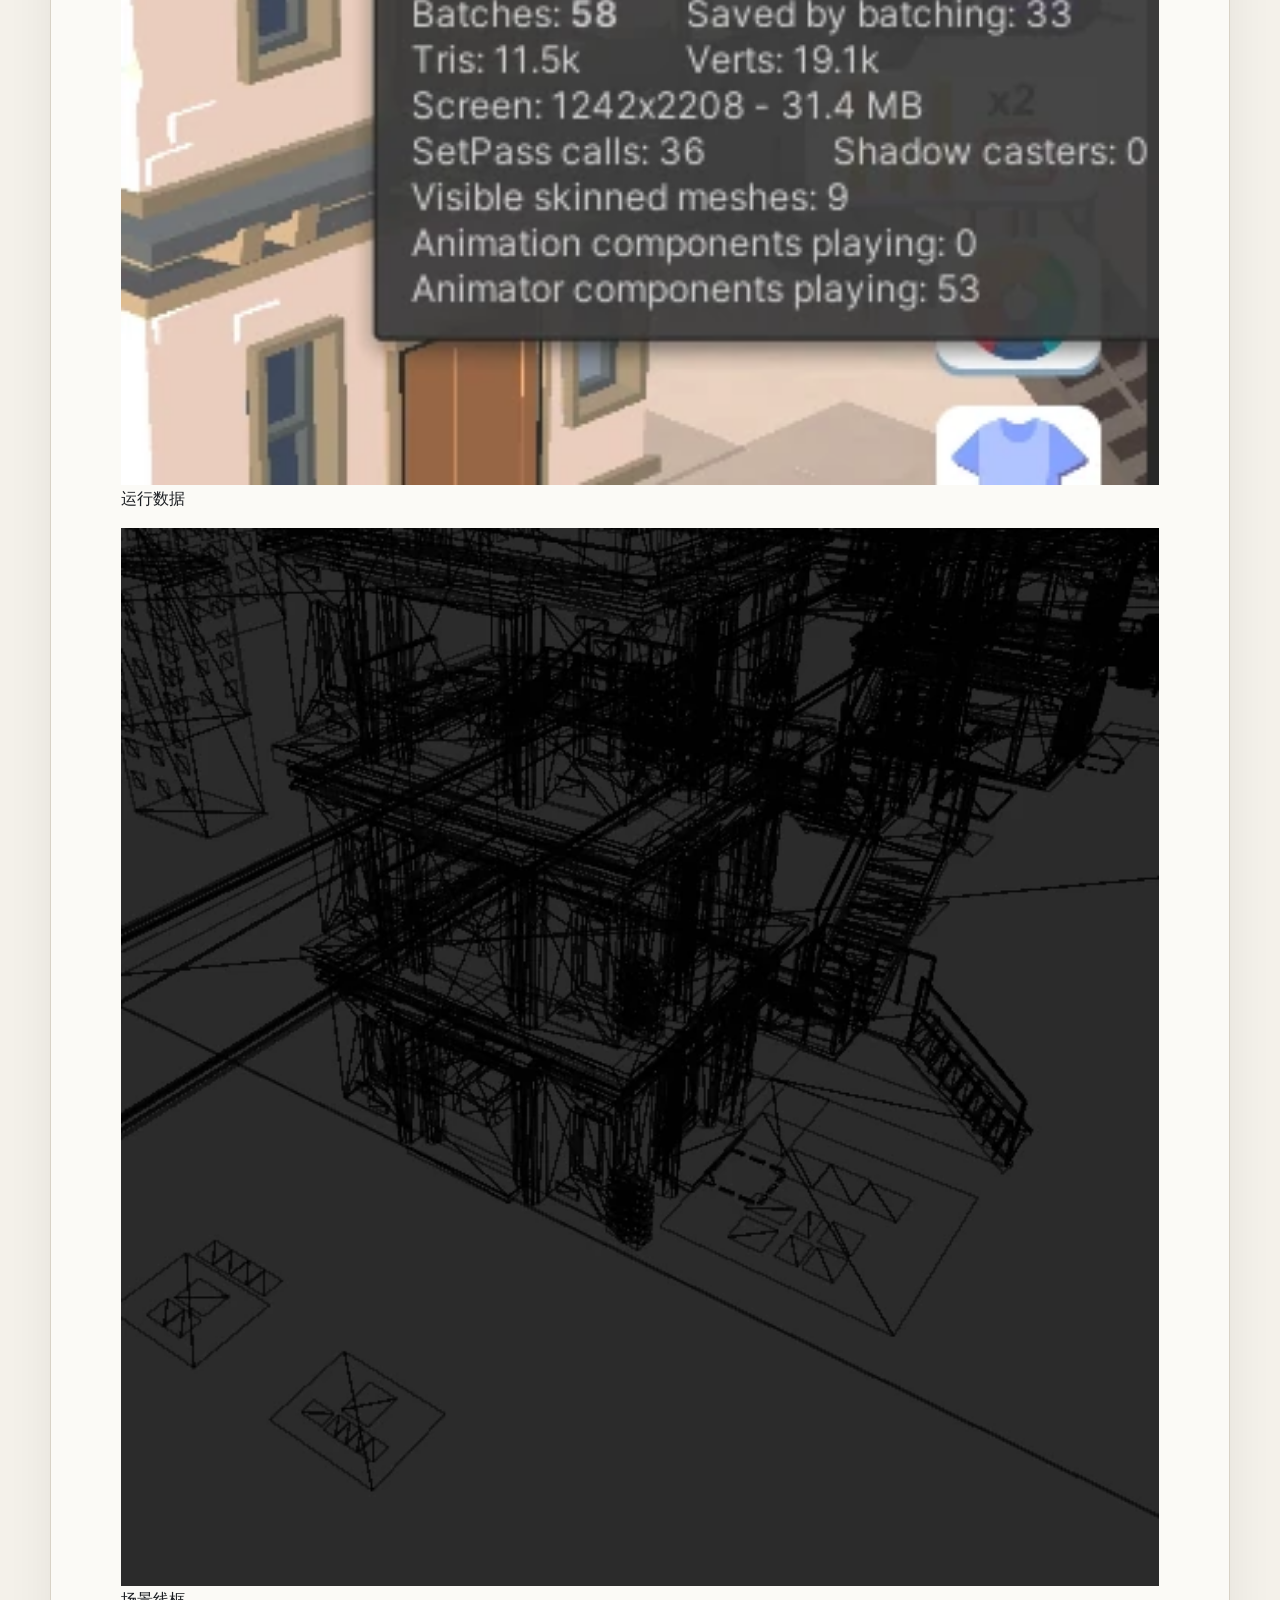
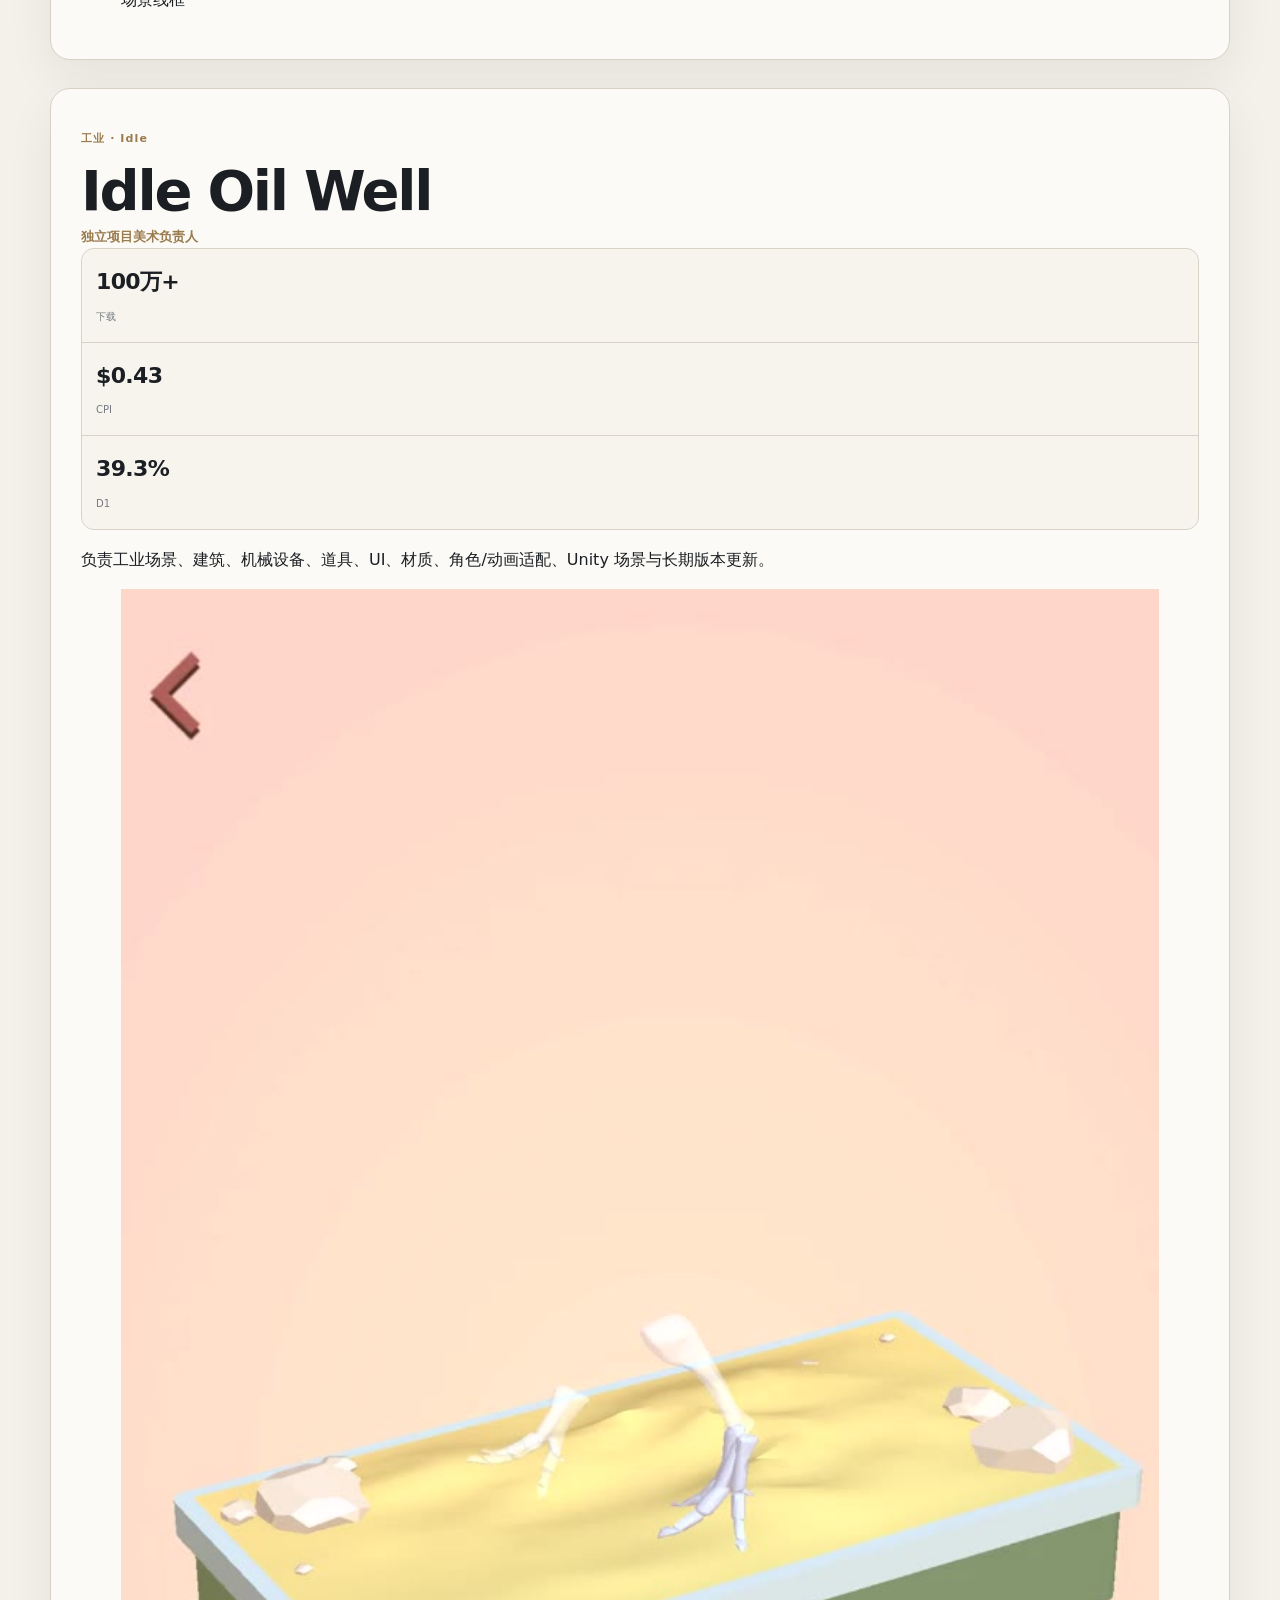
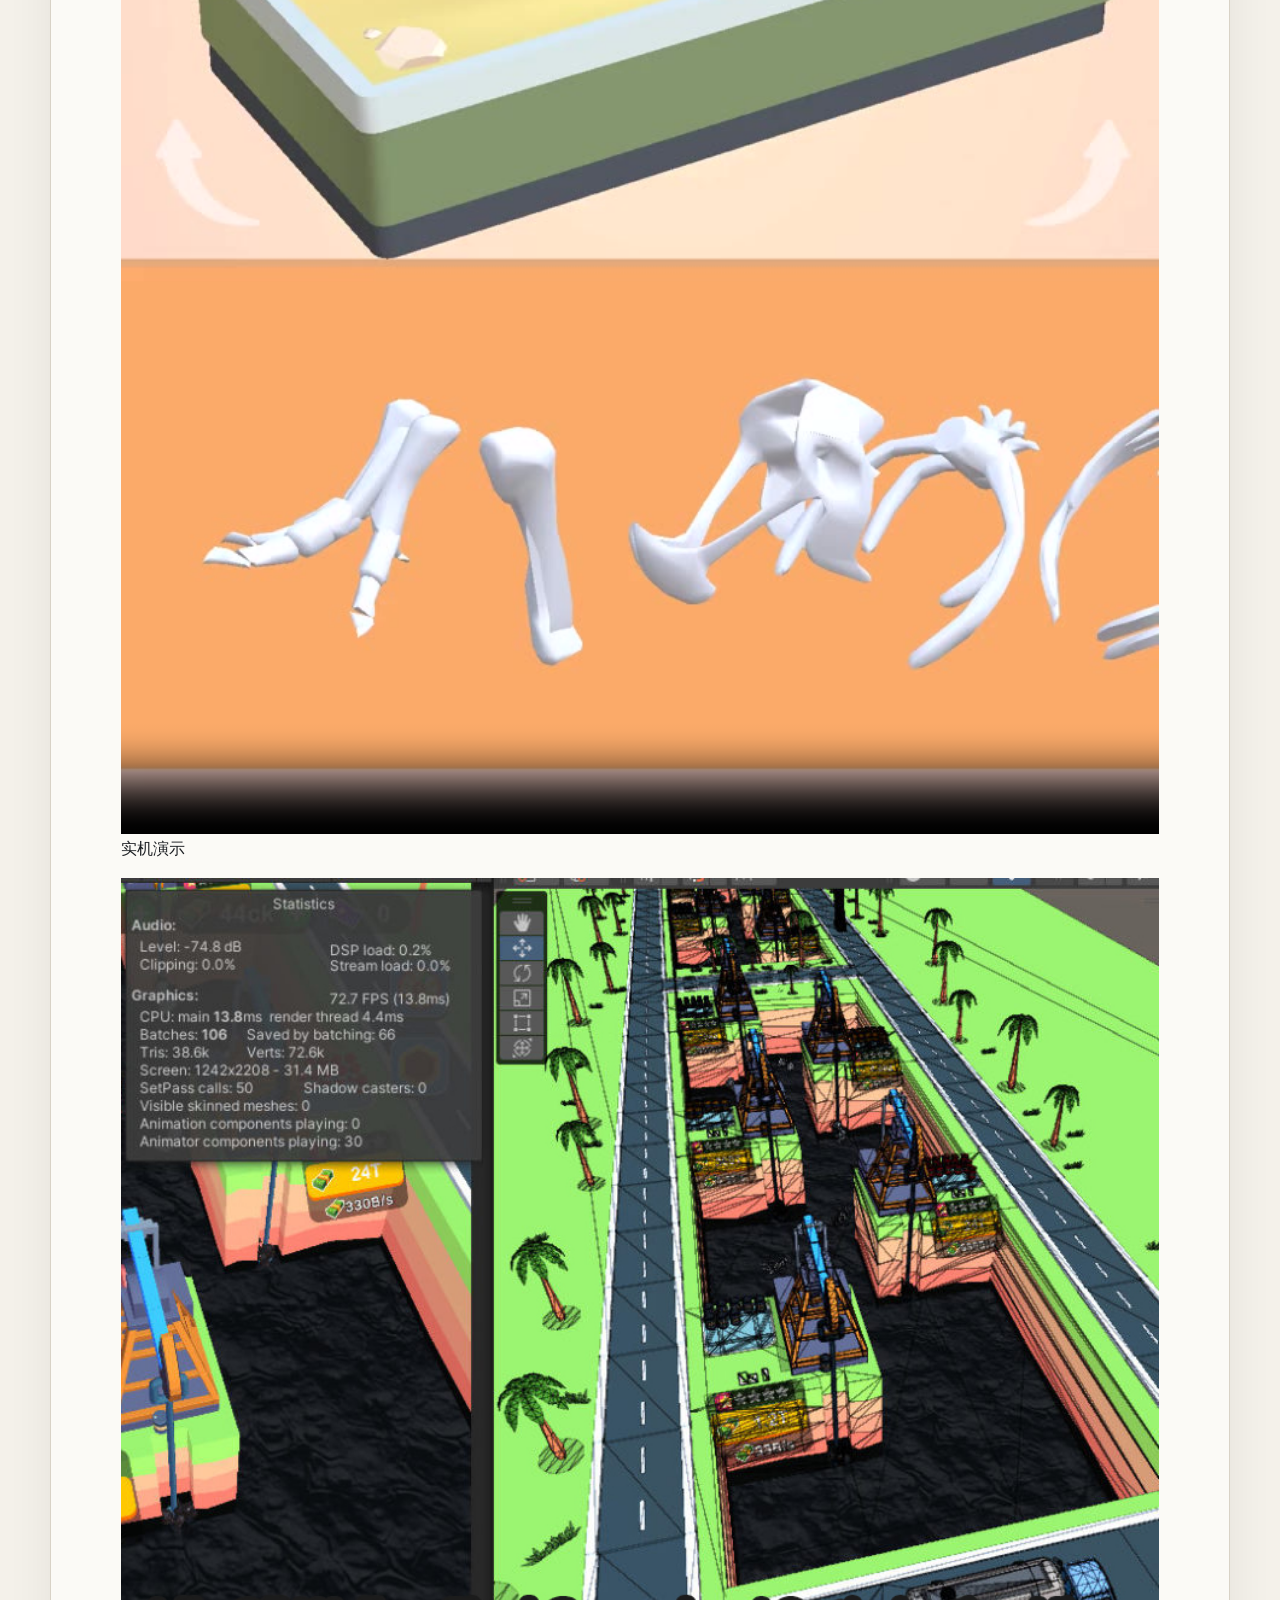
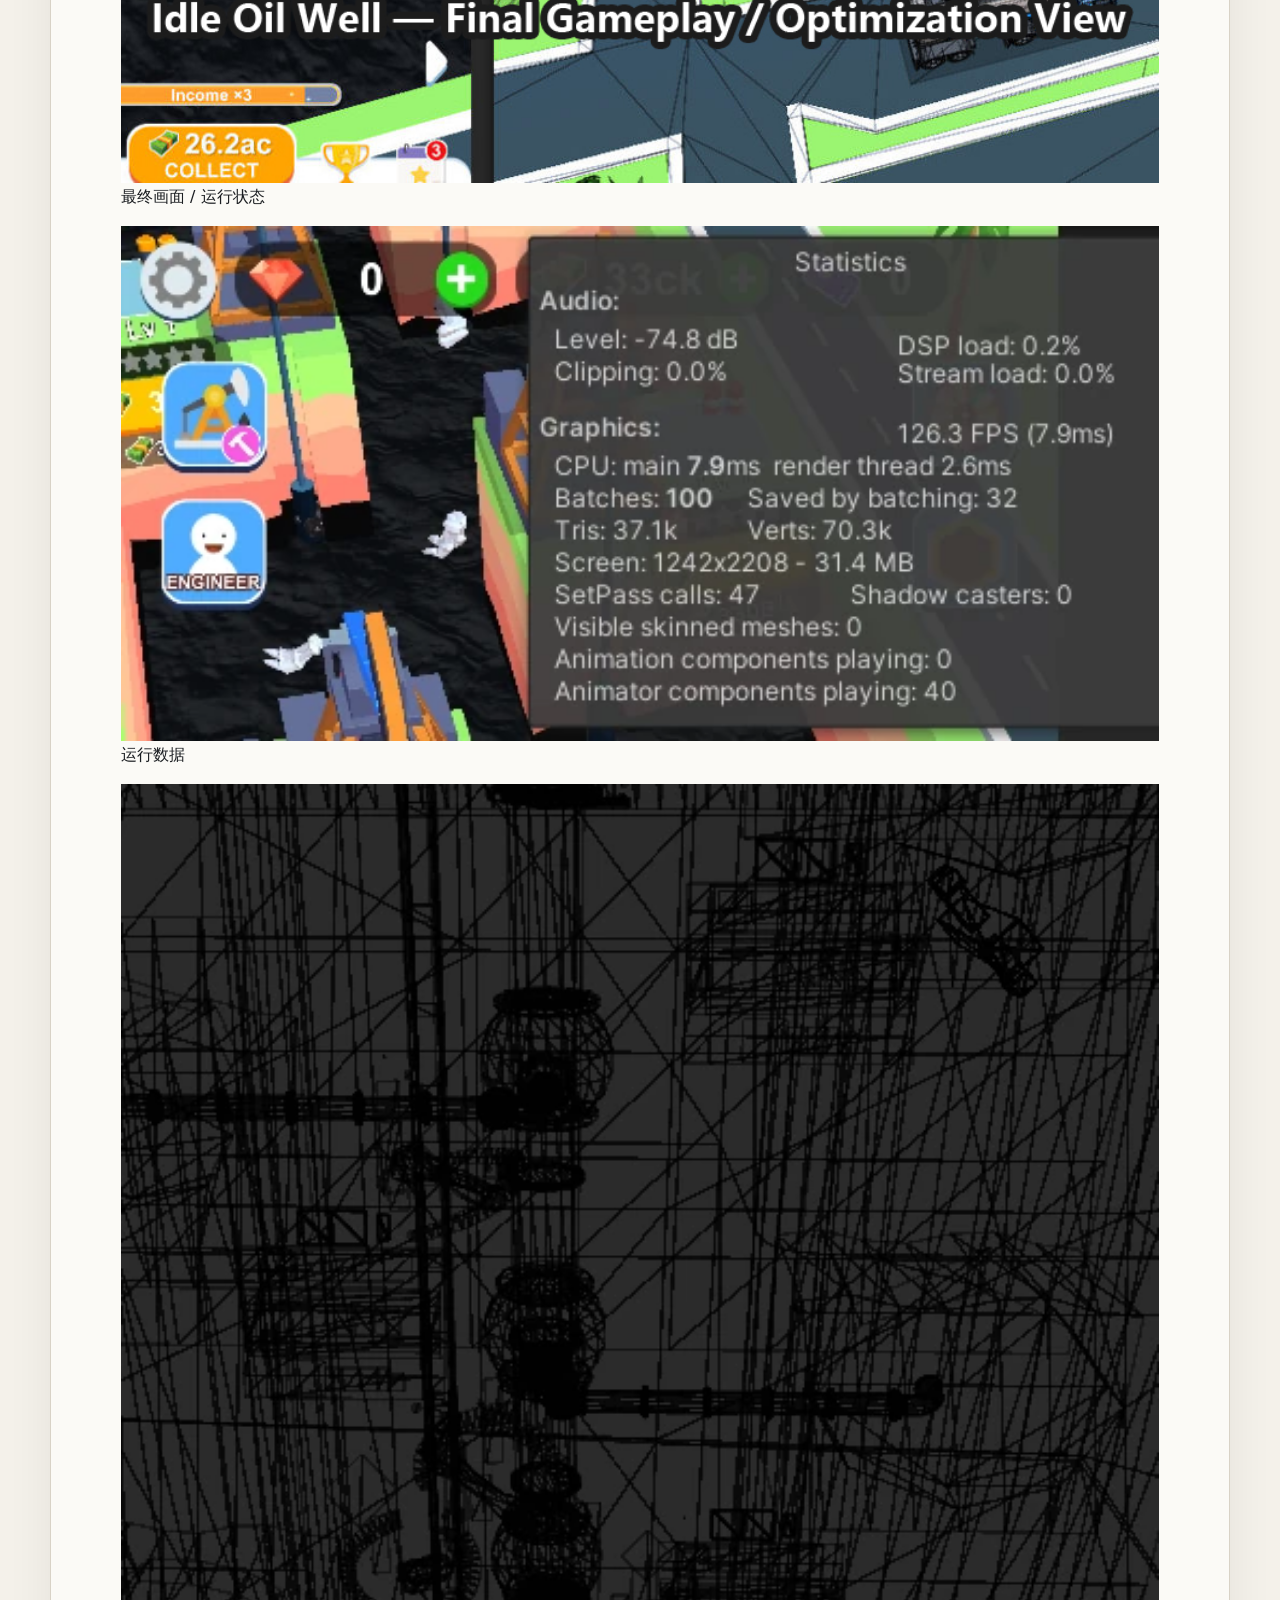
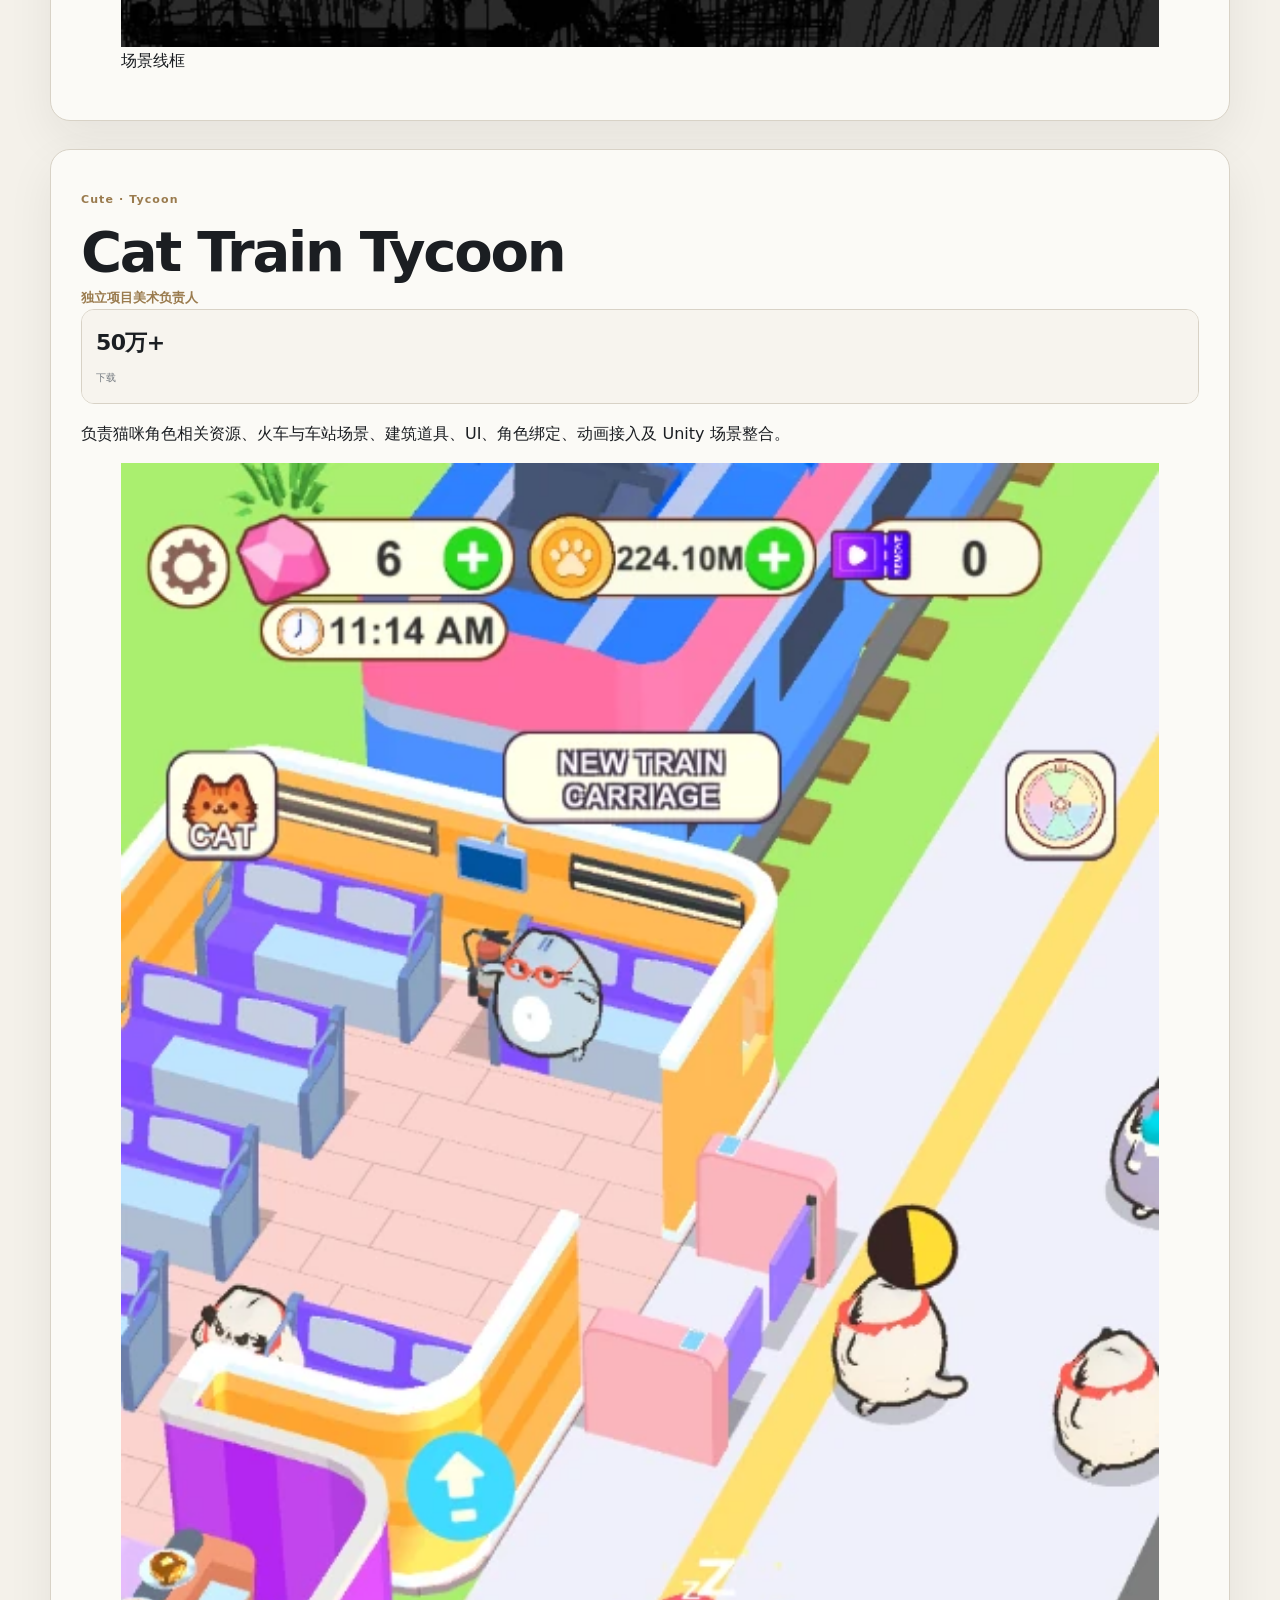
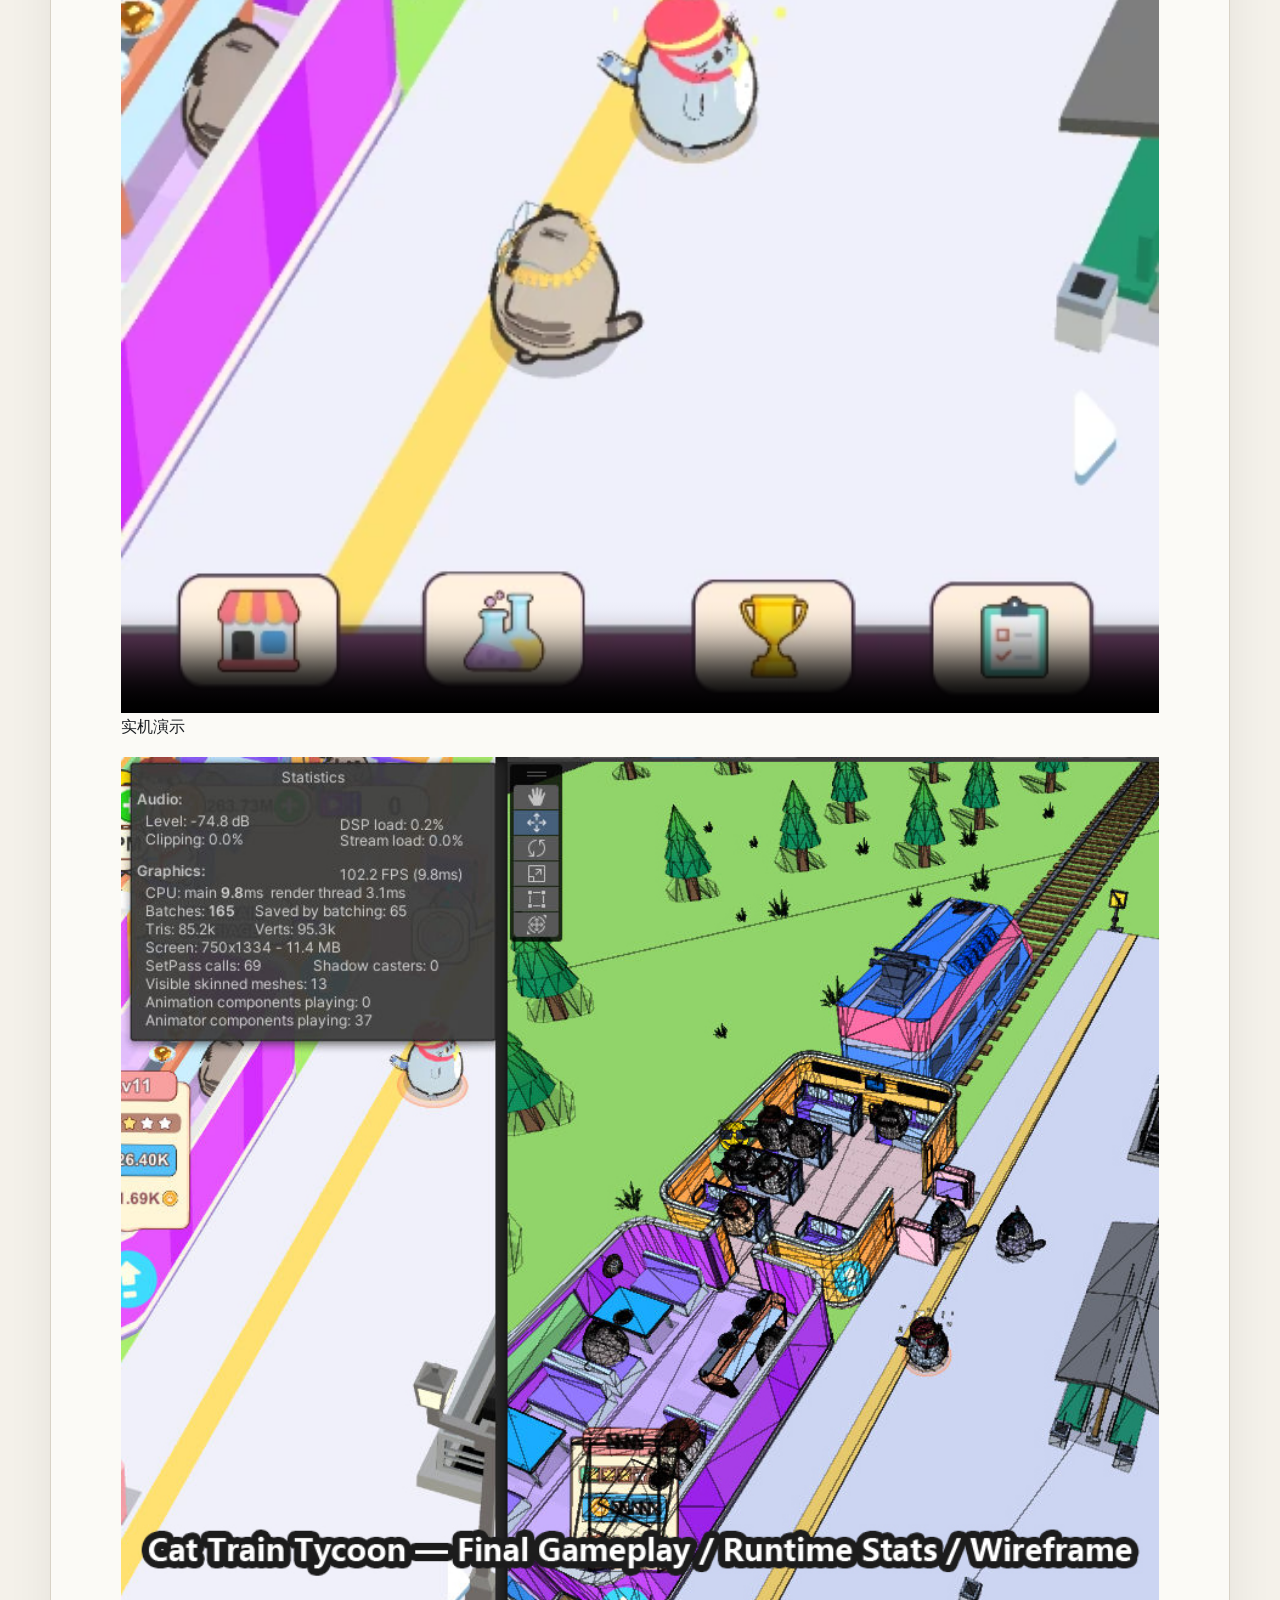
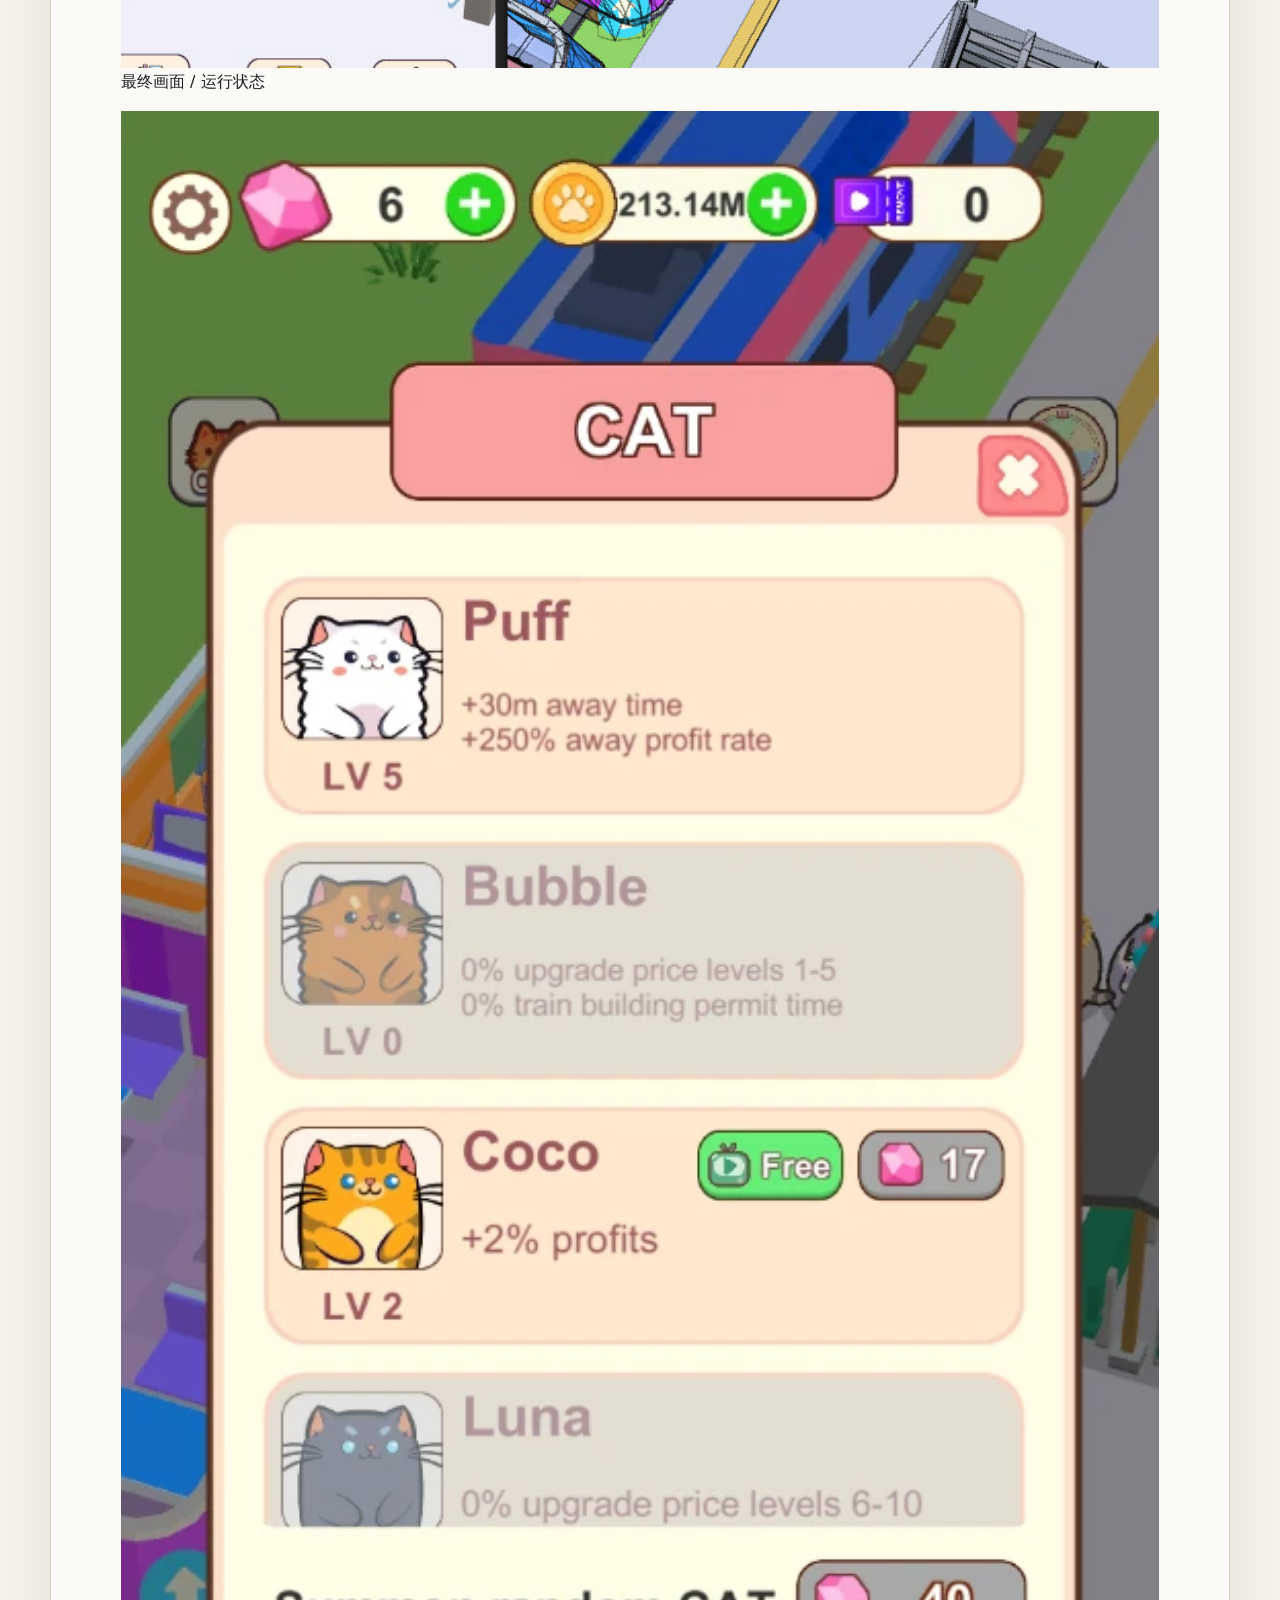
==== commit 49900d48: "移除幕后说明并扩充项目图片展示" ====
--- a/index.html
+++ b/index.html
@@ -3,12 +3,9 @@
 <head>
   <meta charset="UTF-8" />
   <meta name="viewport" content="width=device-width, initial-scale=1.0" />
-  <meta name="description" content="王翔彬｜Unity游戏美术 / 3D Game Generalist / 项目美术Owner。海外休闲手游商业项目、Unity完整落地与移动端优化。" />
-  <meta name="theme-color" content="#f3f1eb" />
-  <meta property="og:title" content="王翔彬｜游戏美术作品集" />
-  <meta property="og:description" content="4年+海外休闲手游商业项目经验｜千万级项目｜Unity落地｜移动端优化" />
-  <meta property="og:type" content="website" />
-  <title>王翔彬｜Unity游戏美术作品集</title>
+  <meta name="description" content="王翔彬｜高级 Unity 游戏美术 / 3D Game Generalist。海外休闲手游商业项目、完整美术制作、Unity落地与移动端优化。" />
+  <meta name="theme-color" content="#f4f1ea" />
+  <title>王翔彬｜Unity 游戏美术作品集</title>
   <link rel="icon" href="favicon.svg" type="image/svg+xml" />
   <link rel="stylesheet" href="styles.css" />
 </head>
@@ -16,245 +13,63 @@
   <header class="topbar shell">
     <a class="brand" href="#top"><span class="brand-mark">WX</span><span><strong>王翔彬</strong><small>GAME ART / UNITY</small></span></a>
     <button class="menu-toggle" aria-label="打开导航" aria-expanded="false"><span></span><span></span></button>
-    <nav class="nav-links">
-      <a href="#projects">项目作品</a>
-      <a href="#optimization">优化案例</a>
-      <a href="#process">项目流程</a>
-      <a href="#skills">能力</a>
-      <a href="王翔彬_中文简历.pdf" target="_blank" rel="noopener">简历</a>
-      <a href="https://xbin1678145314-spec.github.io/portfolio/">EN</a>
-      <a class="nav-cta" href="#contact">联系我</a>
-    </nav>
+    <nav class="nav-links"><a href="#projects">项目</a><a href="#optimization">优化</a><a href="#skills">能力</a><a href="王翔彬_中文简历.pdf" target="_blank">简历</a><a href="https://xbin1678145314-spec.github.io/portfolio/">EN</a></nav>
   </header>
 
   <main id="top">
-    <section class="hero shell section">
-      <div class="hero-copy reveal">
-        <div class="eyebrow">UNITY游戏美术 · 3D GAME GENERALIST · 项目美术 OWNER</div>
-        <h1>从文字需求到 Unity 落地，独立完成休闲手游美术生产。</h1>
-        <p class="hero-lede">4年+海外休闲手游商业项目经验。长期承担项目美术侧完整制作与落地，覆盖3D场景/资产、UI、材质、角色相关资源、动画与VFX适配、版本验收及移动端优化。</p>
-        <div class="hero-actions">
-          <a class="button primary" href="#projects">查看项目</a>
-          <a class="button" href="王翔彬_中文简历.pdf" target="_blank" rel="noopener">查看简历 ↗</a>
-        </div>
+    <section class="hero shell">
+      <div class="hero-copy">
+        <p class="kicker">海外休闲手游 · Unity · 完整美术制作</p>
+        <h1>从视觉方案到 Unity 最终落地。</h1>
+        <p class="lede">4年+海外休闲手游商业项目经验，负责3D场景与资产、UI、材质、角色相关资源、动画/VFX适配、Unity场景整合及移动端优化。</p>
+        <div class="hero-actions"><a class="btn primary" href="#projects">查看项目</a><a class="btn" href="王翔彬_中文简历.pdf" target="_blank">查看简历</a></div>
       </div>
-      <aside class="hero-note reveal">
-        <span class="note-label">当前求职定位</span>
-        <strong>高级 Unity 游戏美术 / 项目美术负责人方向</strong>
-        <p>偏生产与项目落地，能够从视觉方案、完整美术制作一路推进到 Unity、程序联调和版本验收。</p>
-        <div class="note-meta"><span>福建 · 厦门</span><span>海外休闲手游 / Stylized / Casual</span></div>
-      </aside>
+      <div class="hero-facts"><div><strong>1000万+</strong><span>My Tiny Tower 下载</span></div><div><strong>4年+</strong><span>商业项目经验</span></div><div><strong>300 → 150</strong><span>Batch 优化案例</span></div></div>
     </section>
 
-    <section class="metrics-band">
-      <div class="shell metrics">
-        <div><strong>1000万+</strong><span>My Tiny Tower 下载</span></div>
-        <div><strong>5款</strong><span>代表已上线商业项目</span></div>
-        <div><strong>4年+</strong><span>长期运营与A/B测试经验</span></div>
-        <div><strong>300 → 150</strong><span>实际 Batches 优化案例</span></div>
+    <section class="section shell" id="projects">
+      <div class="section-head"><div><span>01</span><h2>代表项目</h2></div><p>重点展示已上线项目的最终画面、实机表现和 Unity 运行结果。</p></div>
+
+      <article class="project flagship">
+        <div class="project-intro"><div><p class="eyebrow">卡通 · Idle · 长期运营</p><h3>My Tiny Tower</h3><p class="role">独立项目美术负责人</p></div><div class="kpis"><div><strong>1000万+</strong><span>下载</span></div><div><strong>$0.33</strong><span>初测 CPI</span></div><div><strong>32%-35%</strong><span>D1 留存</span></div><div><strong>114%</strong><span>巴西 D1 ROI</span></div></div></div>
+        <p class="project-desc">长期负责建筑、场景、道具、角色相关资源、UI、材质、动画/VFX 适配、Unity 落地及版本更新。</p>
+        <div class="media-feature">
+          <figure class="video-card"><video controls muted playsinline preload="metadata" poster="assets/my-tiny-tower-gameplay-poster.jpg"><source src="assets/my-tiny-tower-gameplay.mp4" type="video/mp4"></video><figcaption>实机演示</figcaption></figure>
+          <div class="image-grid"><figure><a href="assets/tiny-tower-proof.jpg" target="_blank"><img src="assets/tiny-tower-proof.jpg" alt="My Tiny Tower 最终画面和运行状态" loading="lazy"></a><figcaption>最终画面 / 运行状态</figcaption></figure><figure><a href="assets/tiny-tower-performance.webp" target="_blank"><img src="assets/tiny-tower-performance.webp" alt="My Tiny Tower 运行数据" loading="lazy"></a><figcaption>运行数据</figcaption></figure><figure><a href="assets/tiny-tower-wireframe.webp" target="_blank"><img src="assets/tiny-tower-wireframe.webp" alt="My Tiny Tower 场景线框" loading="lazy"></a><figcaption>场景线框</figcaption></figure></div>
+        </div>
+      </article>
+
+      <article class="project">
+        <div class="project-intro"><div><p class="eyebrow">工业 · Idle</p><h3>Idle Oil Well</h3><p class="role">独立项目美术负责人</p></div><div class="kpis compact"><div><strong>100万+</strong><span>下载</span></div><div><strong>$0.43</strong><span>CPI</span></div><div><strong>39.3%</strong><span>D1</span></div></div></div>
+        <p class="project-desc">负责工业场景、建筑、机械设备、道具、UI、材质、角色/动画适配、Unity 场景与长期版本更新。</p>
+        <div class="media-feature">
+          <figure class="video-card"><video controls muted playsinline preload="metadata" poster="assets/idle-oil-gameplay-poster.jpg"><source src="assets/idle-oil-gameplay.mp4" type="video/mp4"></video><figcaption>实机演示</figcaption></figure>
+          <div class="image-grid"><figure><a href="assets/idle-oil-proof.jpg" target="_blank"><img src="assets/idle-oil-proof.jpg" alt="Idle Oil Well 最终画面和运行状态" loading="lazy"></a><figcaption>最终画面 / 运行状态</figcaption></figure><figure><a href="assets/idle-oil-performance.webp" target="_blank"><img src="assets/idle-oil-performance.webp" alt="Idle Oil Well 运行数据" loading="lazy"></a><figcaption>运行数据</figcaption></figure><figure><a href="assets/idle-oil-wireframe.webp" target="_blank"><img src="assets/idle-oil-wireframe.webp" alt="Idle Oil Well 场景线框" loading="lazy"></a><figcaption>场景线框</figcaption></figure></div>
+        </div>
+      </article>
+
+      <article class="project">
+        <div class="project-intro"><div><p class="eyebrow">Cute · Tycoon</p><h3>Cat Train Tycoon</h3><p class="role">独立项目美术负责人</p></div><div class="kpis compact"><div><strong>50万+</strong><span>下载</span></div></div></div>
+        <p class="project-desc">负责猫咪角色相关资源、火车与车站场景、建筑道具、UI、角色绑定、动画接入及 Unity 场景整合。</p>
+        <div class="media-feature">
+          <figure class="video-card"><video controls muted playsinline preload="metadata" poster="assets/cat-train-gameplay.webp"><source src="assets/cat-train-gameplay.mp4" type="video/mp4"></video><figcaption>实机演示</figcaption></figure>
+          <div class="image-grid"><figure><a href="assets/cat-train-proof.jpg" target="_blank"><img src="assets/cat-train-proof.jpg" alt="Cat Train Tycoon 最终画面和运行状态" loading="lazy"></a><figcaption>最终画面 / 运行状态</figcaption></figure><figure><a href="assets/cat-train-ui.webp" target="_blank"><img src="assets/cat-train-ui.webp" alt="Cat Train Tycoon UI" loading="lazy"></a><figcaption>UI 表现</figcaption></figure><figure><a href="assets/cat-train-wireframe.webp" target="_blank"><img src="assets/cat-train-wireframe.webp" alt="Cat Train Tycoon 场景线框" loading="lazy"></a><figcaption>场景线框</figcaption></figure></div>
+        </div>
+      </article>
+
+      <div class="secondary-grid">
+        <article class="mini-project"><p class="eyebrow">卡通休闲</p><h3>Sunshine Power</h3><p>完成项目完整美术制作、UI、动画适配、Unity 落地和移动端资源优化。</p><div class="mini-kpi">100万+下载 · CPI $0.52 · D1 39.1%</div></article>
+        <article class="mini-project"><p class="eyebrow">射击休闲</p><h3>Shooting Range Inc.</h3><p>负责场景、建筑、道具、UI、动画/VFX 适配、Unity 落地和版本验收。</p><div class="mini-kpi">100万+下载 · CPI $0.51 · D1 36.5%</div></article>
+        <article class="mini-project"><p class="eyebrow">快速测试</p><h3>Cookout Kingdom</h3><p>自主提出烤肉题材与主动操作方向，并完成视觉方案、美术制作、Unity 落地和测试协作。</p><div class="mini-kpi">美国初测 CPI 约 $0.37</div></article>
       </div>
     </section>
 
-    <section class="section shell" id="projects">
-      <div class="section-head reveal">
-        <div><span class="eyebrow">01 / PROJECTS</span><h2>代表商业项目</h2></div>
-        <p>优先展示已上线项目和实际游戏画面。文字、图片、视频分区排版，避免说明内容压住作品图。</p>
-      </div>
+    <section class="section shell" id="optimization"><div class="section-head"><div><span>02</span><h2>优化案例</h2></div></div><div class="case-grid"><article><strong>Batch 优化</strong><p>高实例场景 Batches 约 300，通过模型、材质与合批方案调整并配合程序处理，降低至约 150。</p></article><article><strong>大型建设场景</strong><p>针对拆分建设 Mesh、透明预览材质和相机可见范围进行排查，减少同屏渲染负担。</p></article></div></section>
 
-      <article class="project reveal">
-        <div class="project-head">
-          <div>
-            <span class="project-type">STYLIZED · IDLE / TYCOON · 长期运营</span>
-            <h3>My Tiny Tower</h3>
-            <p class="role">独立项目美术负责人 / 3D Game Generalist</p>
-          </div>
-          <div class="kpis four">
-            <div><strong>1000万+</strong><span>Google Play 下载</span></div>
-            <div><strong>$0.33</strong><span>初测 CPI</span></div>
-            <div><strong>32%–35%</strong><span>长期 D1 留存</span></div>
-            <div><strong>114%</strong><span>巴西 D1 ROI</span></div>
-          </div>
-        </div>
+    <section class="section shell" id="skills"><div class="section-head"><div><span>03</span><h2>核心能力</h2></div></div><div class="skills-grid"><div><strong>美术制作</strong><p>Stylized 3D · 场景 · 建筑 · 道具 · UI · 角色相关资源 · 材质</p></div><div><strong>Unity</strong><p>Scene · Prefab · Material · UI · Animation · Animator · 基础 VFX</p></div><div><strong>移动端优化</strong><p>Frame Debugger · GPU Instancing · 动态合批 · 减面 · 贴图 / 包体控制</p></div><div><strong>工具</strong><p>Cinema 4D · Photoshop · Unity · 3ds Max</p></div></div></section>
 
-        <div class="media-grid two-col">
-          <figure class="media-card">
-            <img src="assets/tiny-tower-proof.jpg" alt="My Tiny Tower运行性能与场景结构" loading="lazy" />
-            <figcaption>运行效果 / Runtime Stats / Scene Structure</figcaption>
-          </figure>
-          <figure class="media-card">
-            <video controls muted playsinline preload="metadata" poster="assets/my-tiny-tower-gameplay-poster.jpg">
-              <source src="assets/my-tiny-tower-gameplay.mp4" type="video/mp4" />
-            </video>
-            <figcaption>已上线版本实机演示</figcaption>
-          </figure>
-        </div>
-
-        <div class="project-body two-col">
-          <div>
-            <h4>负责内容</h4>
-            <p>长期独立承担主要美术生产与版本更新，覆盖建筑、场景、道具、角色相关资源、UV/贴图、材质、UI、基础动画与VFX适配、Unity场景整合及移动端资源控制。</p>
-          </div>
-          <div>
-            <h4>视觉自主性</h4>
-            <p>从玩法/文字需求开始整理参考，完成构图、配色、材质、UI及大部分具体视觉方案。最终版本与初版整体差异不大，主美终审主要集中在氛围和视觉问题修正。</p>
-          </div>
-        </div>
-      </article>
-
-      <article class="project reveal">
-        <div class="project-head">
-          <div>
-            <span class="project-type">INDUSTRIAL · IDLE · 长期运营</span>
-            <h3>Idle Oil Well</h3>
-            <p class="role">独立项目美术负责人 / 3D Game Generalist</p>
-          </div>
-          <div class="kpis three">
-            <div><strong>100万+</strong><span>下载</span></div>
-            <div><strong>$0.43</strong><span>初测 CPI</span></div>
-            <div><strong>39.3%</strong><span>次留</span></div>
-          </div>
-        </div>
-
-        <div class="media-grid two-col">
-          <figure class="media-card">
-            <video controls muted playsinline preload="metadata" poster="assets/idle-oil-gameplay-poster.jpg">
-              <source src="assets/idle-oil-gameplay.mp4" type="video/mp4" />
-            </video>
-            <figcaption>商业项目最终实机表现</figcaption>
-          </figure>
-          <figure class="media-card">
-            <img src="assets/idle-oil-proof.jpg" alt="Idle Oil Well最终画面、性能与线框" loading="lazy" />
-            <figcaption>最终画面 / Runtime Stats / Scene Wireframe</figcaption>
-          </figure>
-        </div>
-
-        <div class="project-body two-col">
-          <div><h4>完整美术生产</h4><p>工业场景、建筑、机械设备、道具、UI、材质、角色相关资源、基础动画与VFX适配，并完成Unity场景整合。</p></div>
-          <div><h4>长期交付</h4><p>参与约3年的内容更新、版本验收及移动端优化，持续维护机械、建筑和场景的视觉统一。</p></div>
-        </div>
-      </article>
-
-      <article class="project reveal">
-        <div class="project-head">
-          <div>
-            <span class="project-type">CUTE · CARTOON · TYCOON</span>
-            <h3>Cat Train Tycoon</h3>
-            <p class="role">独立项目美术负责人 / 3D Game Generalist</p>
-          </div>
-          <div class="single-kpi"><strong>50万+</strong><span>Google Play 下载</span></div>
-        </div>
-
-        <div class="media-grid three-col">
-          <figure class="media-card span-2">
-            <video controls muted playsinline preload="metadata" poster="assets/cat-train-gameplay.webp">
-              <source src="assets/cat-train-gameplay.mp4" type="video/mp4" />
-            </video>
-            <figcaption>最终实机演示</figcaption>
-          </figure>
-          <figure class="media-card">
-            <img src="assets/cat-train-ui.webp" alt="Cat Train Tycoon UI与角色系统" loading="lazy" />
-            <figcaption>UI / 角色系统</figcaption>
-          </figure>
-        </div>
-
-        <div class="project-body two-col">
-          <div><h4>负责内容</h4><p>猫咪角色相关资源、火车与车站场景、建筑、道具、UI、材质、角色绑定与蒙皮、动画接入、Unity场景搭建及基础视觉效果。</p></div>
-          <div><h4>项目特点</h4><p>与工业/Idle项目不同，这个项目更强调Cute角色化方向，体现我在可爱风格、角色资源、UI与场景统一上的完整落地能力。</p></div>
-        </div>
-      </article>
-
-      <div class="project-cards reveal">
-        <article class="compact-project">
-          <span>04 · CARTOON / CASUAL</span><h3>Sunshine Power</h3>
-          <p>独立承担场景、建筑、3D资产、UI、材质、动画适配与Unity落地，并负责版本视觉验收及移动端资源优化。</p>
-          <div class="mini-kpis"><b>100万+ 下载</b><b>CPI $0.52</b><b>次留 39.1%</b></div>
-        </article>
-        <article class="compact-project">
-          <span>05 · SHOOTING / CASUAL</span><h3>Shooting Range Inc.</h3>
-          <p>独立承担射击休闲项目场景、建筑、道具、UI及Unity落地，配合程序完成功能表现并负责返还版本验收。</p>
-          <div class="mini-kpis"><b>100万+ 下载</b><b>CPI $0.51</b><b>次留 36.5%</b></div>
-        </article>
-        <article class="compact-project accent-card">
-          <span>0→1 TEST CASE · ARCADE / CASUAL</span><h3>Cookout Kingdom</h3>
-          <p>自主提出烤肉/猪肉题材及偏街机式的主动操作方向。思路是题材更容易被玩家理解，同时主动控制比纯挂机更有参与感。项目数值使用公司成熟模板，我负责从题材/视觉方案到完整美术制作、Unity落地和验收。</p>
-          <div class="mini-kpis"><b>美国初测 CPI $0.37</b><b>题材后续被继续利用</b></div>
-          <small>后续《烤肉店挂机》的具体挂机玩法由主美重新设计，但主美明确表示因原项目CPI表现较好而保留烤肉主题并复用部分资源。</small>
-        </article>
-      </div>
-
-      <div class="rapid-tests reveal">
-        <div>
-          <span class="eyebrow">RAPID MARKET TESTS</span>
-          <h3>自主题材 / 快速测试经验</h3>
-          <p>除核心商业项目外，也多次自主提出休闲游戏题材，在公司成熟玩法与数值模板基础上完成视觉方案、美术生产、Unity落地及市场初测。</p>
-        </div>
-        <div class="test-grid">
-          <div><strong>Idle Esports Inn</strong><span>CPI $0.50</span></div>
-          <div><strong>Tiny Dream Park</strong><span>CPI $0.52</span></div>
-          <div><strong>Sauna Tycoon</strong><span>CPI $0.55</span></div>
-          <div><strong>Nuke Factory</strong><span>CPI $0.56</span></div>
-        </div>
-      </div>
-    </section>
-
-    <section class="section shell" id="optimization">
-      <div class="section-head reveal">
-        <div><span class="eyebrow">02 / OPTIMIZATION</span><h2>移动端优化案例</h2></div>
-        <p>技术能力以实际美术生产问题为主，不包装成深度TA。重点是发现异常、定位原因、配合程序完成可落地的修改。</p>
-      </div>
-      <div class="case-grid reveal">
-        <article class="case-card">
-          <span class="case-index">CASE 01</span>
-          <h3>场景 Batches 300 → 150</h3>
-          <p>大量同类低面模型导致Batches偏高，通过模型简化、批处理条件调整并配合程序处理，将实际场景Batches由约300降低至约150。</p>
-          <div class="tag-row"><span>Frame Debugger</span><span>动态合批</span><span>模型减面</span></div>
-        </article>
-        <article class="case-card">
-          <span class="case-index">CASE 02</span>
-          <h3>大型建设场景综合排查</h3>
-          <p>养老院大型项目中，针对拆分建设地块、透明预览、同材质低面地块及相机可见范围导致的Batches压力进行排查。建设完成状态采用完整模型替换，同时把镜头最大可见范围也纳入渲染预算考虑。</p>
-          <div class="tag-row"><span>Frame Debugger</span><span>透明材质</span><span>场景结构</span><span>Camera可见范围</span></div>
-        </article>
-      </div>
-    </section>
-
-    <section class="section shell" id="process">
-      <div class="section-head reveal">
-        <div><span class="eyebrow">03 / PROCESS</span><h2>实际项目流程</h2></div>
-        <p>绝大部分项目从文字需求开始，由我推进到可玩版本，再进行美术侧验收和最终调整。</p>
-      </div>
-      <div class="process-grid reveal">
-        <div><b>01</b><strong>理解需求 / 找参考</strong><span>文字需求、风格参考、AI辅助参考图整理。</span></div>
-        <div><b>02</b><strong>确定具体表现</strong><span>构图、配色、材质、建筑表现和UI视觉。</span></div>
-        <div><b>03</b><strong>完整美术制作</strong><span>3D、贴图、材质、UI、动画/VFX适配。</span></div>
-        <div><b>04</b><strong>Unity落地</strong><span>Scene、Prefab、Material、Animation与资源整理。</span></div>
-        <div><b>05</b><strong>版本验收</strong><span>检查视觉、UI、动画、角色行为、功能表现和性能问题。</span></div>
-        <div><b>06</b><strong>修改 / QA / 测试</strong><span>程序返修复验、主美终审、QA后进入上线测试。</span></div>
-      </div>
-    </section>
-
-    <section class="section shell" id="skills">
-      <div class="section-head reveal">
-        <div><span class="eyebrow">04 / SKILLS</span><h2>核心能力</h2></div>
-        <p>定位仍以“高级Unity游戏美术 / 项目型美术”为主，技术能力服务于实际生产与交付。</p>
-      </div>
-      <div class="skill-grid reveal">
-        <div><h3>完整美术生产</h3><p>Stylized / Casual 3D场景、建筑、道具、UI、材质、角色相关资源、绑定蒙皮、动画接入及基础VFX。</p></div>
-        <div><h3>Unity生产落地</h3><p>Scene / Prefab / Material / Animation、资源组织、程序联调、版本美术验收及最终表现检查。</p></div>
-        <div><h3>移动端优化</h3><p>Frame Debugger、GPU Instancing、动态合批、模型减面、材质整理、贴图压缩与资源体积控制。</p></div>
-        <div><h3>软件与当前技术深度</h3><p>Cinema 4D（熟练）· Photoshop（熟练）· Unity（长期商业使用）· 3ds Max（基础绑定/蒙皮）。Profiler目前可看CPU Usage与Timeline基础内容。</p></div>
-      </div>
-    </section>
-
-    <section class="section shell" id="contact">
-      <div class="contact-card reveal">
-        <div><span class="eyebrow">CONTACT</span><h2>王翔彬</h2><p>Unity游戏美术 / 项目美术 Owner · 福建厦门</p></div>
-        <div class="contact-links"><a href="mailto:1678145314@qq.com">1678145314@qq.com</a><a href="tel:+8617605949491">176 0594 9491</a></div>
-      </div>
-    </section>
+    <footer class="shell"><strong>王翔彬</strong><span>1678145314@qq.com · 厦门</span></footer>
   </main>
-
-  <footer class="shell footer">© <span id="year"></span> 王翔彬 · 游戏美术作品集</footer>
   <script src="script.js"></script>
 </body>
 </html>
--- a/styles.css
+++ b/styles.css
@@ -1,1487 +1,205 @@
 :root {
-  --paper: #f5f3ee;
-  --paper-2: #ebe7df;
-  --card: #fbfaf7;
-  --card-strong: #ffffff;
-  --ink: #1b1d1f;
-  --ink-2: #34383d;
-  --muted: #74777b;
-  --line: #d8d3c9;
-  --gold: #a88a5a;
-  --gold-deep: #7f6845;
-  --gold-soft: #e7dcc9;
-  --blue-soft: #dde3e7;
-  --white: #ffffff;
-  --shadow: 0 16px 50px rgba(28, 30, 31, .07);
-  --shadow-soft: 0 8px 26px rgba(28, 30, 31, .045);
-  --radius: 18px;
+  --paper: #f4f1ea;
+  --paper-2: #ebe6dc;
+  --card: #fbfaf6;
+  --ink: #1b1e22;
+  --ink-2: #394048;
+  --muted: #747a80;
+  --line: #d8d2c6;
+  --gold: #9a7b4e;
+  --gold-soft: rgba(154,123,78,.10);
+  --shadow: 0 18px 48px rgba(27,30,34,.065);
+  --radius: 20px;
   --max: 1180px;
-  --display-font: "Noto Serif SC", "Noto Sans SC", serif;
 }
 
 * { box-sizing: border-box; }
-
-html {
-  scroll-behavior: smooth;
-  background: var(--paper);
-}
-
+html { scroll-behavior: smooth; background: var(--paper); }
 body {
   margin: 0;
   color: var(--ink);
   background:
-    radial-gradient(circle at 10% 0%, rgba(168,138,90,.06), transparent 30rem),
-    radial-gradient(circle at 95% 12%, rgba(95,111,124,.055), transparent 32rem),
-    linear-gradient(180deg, #f7f5f1 0%, var(--paper) 38%, #f1eee8 100%);
-  font-family: "Noto Sans SC", system-ui, -apple-system, BlinkMacSystemFont, "Segoe UI", sans-serif;
+    radial-gradient(circle at 10% 2%, rgba(154,123,78,.055), transparent 28rem),
+    radial-gradient(circle at 92% 14%, rgba(95,111,124,.045), transparent 30rem),
+    var(--paper);
+  font-family: "Noto Sans SC", "PingFang SC", "Microsoft YaHei", ui-sans-serif, system-ui, sans-serif;
   line-height: 1.7;
 }
-
+img, video { display: block; width: 100%; height: auto; }
 a { color: inherit; text-decoration: none; }
-img, video { max-width: 100%; }
 button { font: inherit; }
-
-.page-shell {
-  width: min(calc(100% - 44px), var(--max));
-  margin-left: auto;
-  margin-right: auto;
-}
+.shell { width: min(calc(100% - 40px), var(--max)); margin: 0 auto; }
+.section { padding: 102px 0; }
 
 .topbar {
-  width: min(calc(100% - 44px), var(--max));
-  height: 72px;
-  margin: 18px auto 0;
-  padding: 0 16px 0 18px;
   position: sticky;
   top: 14px;
   z-index: 100;
+  margin-top: 16px;
+  min-height: 68px;
+  padding: 10px 12px 10px 16px;
   display: flex;
   align-items: center;
   justify-content: space-between;
-  border: 1px solid rgba(27,29,31,.10);
-  border-radius: 14px;
-  background: rgba(248,247,243,.9);
-  backdrop-filter: blur(18px) saturate(120%);
-  box-shadow: 0 10px 34px rgba(28,30,31,.055);
-}
-
-.brand {
-  display: flex;
-  align-items: center;
-  gap: 11px;
-}
-
-.brand-mark {
-  width: 42px;
-  height: 42px;
-  display: grid;
-  place-items: center;
-  border-radius: 8px;
-  background: linear-gradient(145deg, #25282b, #17191b);
-  color: #f3eadb;
-  border: 1px solid rgba(168,138,90,.45);
-  font-family: "Roboto Mono", monospace;
-  font-size: 13px;
-  font-weight: 600;
-  box-shadow: inset 0 0 0 1px rgba(255,255,255,.03);
-}
-
-.brand-copy {
-  display: grid;
-  gap: 1px;
-}
-
-.brand-copy strong {
-  font-size: 15px;
-  letter-spacing: .04em;
-}
-
-.brand-copy small {
-  color: var(--muted);
-  font-family: "Roboto Mono", monospace;
-  font-size: 9px;
-  letter-spacing: .08em;
-}
-
-.nav-links {
-  display: flex;
-  align-items: center;
-  gap: 2px;
-}
-
-.nav-links a {
-  padding: 9px 11px;
-  border-radius: 7px;
-  color: var(--ink-2);
-  font-size: 12px;
-  font-weight: 600;
-}
-
-.nav-links a:hover {
-  background: var(--blue-soft);
-}
-
-.nav-links .nav-cta {
-  margin-left: 5px;
-  background: var(--ink);
-  color: #f7f2e8;
-  border: 1px solid rgba(168,138,90,.32);
-}
-
-.menu-toggle { display: none; }
-
-.hero {
-  min-height: 680px;
-  padding: 118px 0 86px;
-  display: grid;
-  grid-template-columns: 1.45fr .55fr;
-  gap: 54px;
-  align-items: center;
-}
-
-.kicker,
-.section-index {
-  color: var(--gold-deep);
-  font-family: "Roboto Mono", monospace;
-  font-size: 11px;
-  font-weight: 600;
-  letter-spacing: .08em;
-}
-
-.hero h1,
-.section-head h2,
-.contact-section h2 {
-  margin: 18px 0 0;
-  letter-spacing: -.055em;
-  line-height: 1.08;
-}
-
-.hero h1 {
-  max-width: 930px;
-  font-size: clamp(48px, 6.2vw, 86px);
-  font-weight: 900;
-}
-
-.hero h1 span {
-  color: var(--ink-2);
-}
-
-.hero-lede {
-  max-width: 820px;
-  margin: 30px 0 0;
-  color: #58646f;
-  font-size: clamp(16px, 1.5vw, 19px);
-}
-
-.hero-actions {
-  display: flex;
-  gap: 10px;
-  margin-top: 34px;
-}
-
-.btn {
-  min-height: 46px;
-  padding: 0 18px;
-  display: inline-flex;
-  align-items: center;
-  justify-content: center;
-  border-radius: 8px;
-  border: 1px solid var(--ink);
-  font-size: 13px;
-  font-weight: 700;
-}
-
-.btn.primary {
-  background: var(--ink);
-  color: #f8f4ec;
-  border-color: var(--ink);
-  box-shadow: 0 8px 24px rgba(27,29,31,.10);
-}
-
-.btn.secondary {
-  background: var(--card);
-}
-
-.hero-profile {
-  padding: 26px;
-  border: 1px solid rgba(27,29,31,.10);
-  border-radius: var(--radius);
-  background:
-    linear-gradient(180deg, rgba(255,255,255,.78), rgba(248,246,240,.92));
-  box-shadow: var(--shadow);
-}
-
-.profile-top {
-  padding-bottom: 22px;
-  border-bottom: 1px solid var(--line);
-  display: grid;
-  gap: 6px;
-}
-
-.profile-top span,
-.profile-list span,
-.contact-mini {
-  color: var(--muted);
-  font-size: 11px;
-}
-
-.profile-top strong {
-  font-size: 21px;
-}
-
-.profile-list {
-  display: grid;
-  margin: 10px 0;
-}
-
-.profile-list div {
-  padding: 13px 0;
-  display: flex;
-  justify-content: space-between;
-  gap: 20px;
-  border-bottom: 1px solid rgba(213,208,196,.65);
-}
-
-.profile-list strong {
-  text-align: right;
-  font-size: 12px;
-}
-
-.contact-mini {
-  display: grid;
-  gap: 4px;
-  padding-top: 12px;
-}
-
-.contact-mini a:hover { color: var(--gold); }
-
-.metrics-strip {
-  border-top: 1px solid #24272a;
-  border-bottom: 1px solid #24272a;
-  background:
-    linear-gradient(120deg, #1d2023 0%, #25292d 55%, #1a1c1e 100%);
-  color: white;
-}
-
-.metrics-grid {
-  display: grid;
-  grid-template-columns: repeat(4, 1fr);
-}
-
-.metric {
-  min-height: 150px;
-  padding: 28px 30px;
-  display: flex;
-  flex-direction: column;
-  justify-content: center;
-  border-right: 1px solid rgba(255,255,255,.16);
-}
-
-.metric:last-child { border-right: 0; }
-
-.metric strong {
-  font-size: clamp(28px, 3.4vw, 48px);
-  line-height: 1;
-  letter-spacing: -.04em;
-}
-
-.metric span {
-  margin-top: 10px;
-  color: rgba(255,255,255,.65);
-  font-size: 12px;
-}
-
-.section {
-  padding: 104px 0;
-}
-
-.section-head {
-  margin-bottom: 42px;
-  display: grid;
-  grid-template-columns: 1fr .65fr;
-  gap: 42px;
-  align-items: end;
-}
-
-.section-head h2,
-.contact-section h2 {
-  font-size: clamp(38px, 4.6vw, 66px);
-  font-weight: 900;
-}
-
-.section-head p {
-  margin: 0;
-  color: var(--muted);
-  font-size: 14px;
-}
-
-.flagship-card,
-.case-card,
-.text-project {
-  border: 1px solid var(--line);
-  border-radius: var(--radius);
-  background: var(--card);
-  box-shadow: var(--shadow);
-}
-
-.flagship-card {
-  overflow: hidden;
-  display: grid;
-  grid-template-columns: 1.05fr .95fr;
-}
-
-.flagship-media {
-  padding: 18px;
-  display: grid;
-  gap: 14px;
-  background: var(--ink);
-}
-
-.proof-image {
-  position: relative;
-  overflow: hidden;
-  display: block;
-  border-radius: 12px;
-  background: #111;
-}
-
-.proof-image img {
-  width: 100%;
-  display: block;
-  transition: transform .25s ease;
-}
-
-.proof-image:hover img { transform: scale(1.015); }
-
-.proof-image > span {
-  position: absolute;
-  left: 10px;
-  bottom: 10px;
-  padding: 7px 9px;
-  border-radius: 6px;
-  background: rgba(19,38,58,.88);
-  color: white;
-  font-size: 10px;
-  font-weight: 600;
-  backdrop-filter: blur(8px);
-}
-
-.video-panel {
-  overflow: hidden;
-  border-radius: 12px;
-  background: #0e1822;
-}
-
-.video-panel video {
-  width: 100%;
-  max-height: 440px;
-  display: block;
-  object-fit: contain;
-  background: #091019;
-}
-
-.video-label {
-  padding: 10px 12px;
-  color: rgba(255,255,255,.8);
-  font-family: "Roboto Mono", monospace;
-  font-size: 10px;
-  letter-spacing: .06em;
-}
-
-.flagship-info {
-  padding: 38px;
-  align-self: center;
-}
-
-.project-meta,
-.case-title > div:first-child > span {
-  display: flex;
-  justify-content: space-between;
-  gap: 20px;
-  color: var(--muted);
-  font-size: 10px;
-  font-weight: 700;
-  letter-spacing: .06em;
-  text-transform: uppercase;
-}
-
-.flagship-info h3,
-.case-title h3,
-.text-project h3 {
-  margin: 17px 0 5px;
-  line-height: 1;
-  letter-spacing: -.045em;
-  font-size: clamp(38px, 4.3vw, 60px);
-}
-
-.project-role {
-  margin: 0;
-  color: var(--gold);
-  font-size: 13px;
-  font-weight: 700;
-}
-
-.project-desc {
-  margin: 22px 0;
-  color: #58646f;
-  font-size: 14px;
-}
-
-.kpi-grid,
-.text-kpis {
-  display: grid;
-  grid-template-columns: repeat(2, 1fr);
-  gap: 1px;
-  overflow: hidden;
-  border: 1px solid var(--line);
-  border-radius: 12px;
-  background: var(--line);
-}
-
-.kpi-grid div,
-.text-kpis div {
-  padding: 16px;
-  background: #f7f5ef;
-}
-
-.kpi-grid strong,
-.text-kpis strong,
-.case-kpis strong,
-.single-kpi strong {
-  display: block;
-  font-size: 24px;
-  letter-spacing: -.04em;
-}
-
-.kpi-grid span,
-.text-kpis span,
-.case-kpis span,
-.single-kpi span {
-  color: var(--muted);
-  font-size: 10px;
-}
-
-.responsibility {
-  margin-top: 22px;
-}
-
-.label {
-  color: var(--gold);
-  font-size: 10px;
-  font-weight: 800;
-  letter-spacing: .08em;
-}
-
-.tags {
-  display: flex;
-  flex-wrap: wrap;
-  gap: 7px;
-  margin-top: 9px;
-}
-
-.tags span,
-.optimization-tags span {
-  padding: 7px 9px;
-  border: 1px solid var(--line);
-  border-radius: 6px;
-  background: white;
-  color: var(--ink-2);
-  font-size: 10px;
-  font-weight: 600;
-}
-
-.tool-line {
-  margin-top: 20px;
-  padding-top: 16px;
-  display: flex;
-  justify-content: space-between;
-  gap: 20px;
-  border-top: 1px solid var(--line);
-  font-size: 10px;
-}
-
-.tool-line span {
-  color: var(--muted);
-}
-
-.tool-line strong {
-  text-align: right;
-}
-
-.case-card {
-  margin-top: 26px;
-  padding: 30px;
-}
-
-.case-title {
-  display: grid;
-  grid-template-columns: 1fr .72fr;
-  gap: 34px;
-  align-items: end;
-}
-
-.case-title h3 {
-  font-size: clamp(34px, 4vw, 52px);
-}
-
-.case-title p {
-  margin: 8px 0 0;
-  color: var(--muted);
-  font-size: 12px;
-}
-
-.case-kpis {
-  display: grid;
-  grid-template-columns: repeat(4, 1fr);
-  gap: 1px;
-  border: 1px solid var(--line);
-  border-radius: 10px;
-  overflow: hidden;
-  background: var(--line);
-}
-
-.case-kpis div {
-  padding: 13px;
-  background: #f7f5ef;
-}
-
-.case-media-grid {
-  margin-top: 26px;
-  display: grid;
-  grid-template-columns: .72fr 1.28fr;
-  gap: 14px;
-  align-items: stretch;
-}
-
-.case-detail-grid {
-  margin-top: 22px;
-  display: grid;
-  grid-template-columns: repeat(2, 1fr);
-  gap: 28px;
-}
-
-.case-detail-grid > div {
-  padding-top: 17px;
-  border-top: 1px solid var(--line);
-}
-
-.case-detail-grid p {
-  margin: 9px 0 0;
-  color: #58646f;
-  font-size: 13px;
-}
-
-.single-kpi {
-  min-width: 160px;
-  padding: 15px 18px;
-  justify-self: end;
-  border-left: 4px solid var(--gold);
-  background: var(--paper);
-}
-
-.cat-layout {
-  margin-top: 26px;
-  display: grid;
-  grid-template-columns: .66fr 1.34fr;
-  gap: 14px;
-}
-
-.cat-images {
-  display: grid;
-  grid-template-columns: 1.35fr .65fr;
-  gap: 14px;
-}
-
-.small-proof img {
-  height: 100%;
-  object-fit: cover;
-}
-
-.text-project-grid {
-  margin-top: 26px;
-  display: grid;
-  grid-template-columns: repeat(2, 1fr);
   gap: 18px;
-}
-
-.text-project {
-  padding: 28px;
-  display: flex;
-  flex-direction: column;
-}
-
-.text-project-head > span {
-  color: var(--gold-deep);
-  font-family: "Roboto Mono", monospace;
-  font-size: 10px;
-  font-weight: 600;
-}
-
-.text-project h3 {
-  margin-top: 24px;
-  font-size: clamp(30px, 3.2vw, 44px);
-}
-
-.text-project-head p {
-  margin: 8px 0 0;
-  color: var(--muted);
-  font-size: 12px;
-}
-
-.text-project-desc {
-  color: #58646f;
-  font-size: 13px;
-}
-
-.text-kpis {
-  grid-template-columns: repeat(4, 1fr);
-  margin-top: 8px;
-}
-
-.tags.compact {
-  margin: 18px 0;
-}
-
-.text-project small {
-  margin-top: auto;
-  color: #8d938f;
-  font-size: 10px;
-}
-
-.optimization-section {
-  background: var(--ink);
-  color: white;
-}
-
-.optimization-section .section-head p {
-  color: rgba(255,255,255,.62);
-}
-
-.optimization-case {
-  display: grid;
-  grid-template-columns: .34fr 1fr;
-  gap: 1px;
-  overflow: hidden;
-  border: 1px solid rgba(255,255,255,.14);
+  border: 1px solid rgba(27,30,34,.10);
   border-radius: 16px;
-  background: rgba(255,255,255,.14);
-}
-
-.optimization-result {
-  padding: 34px;
-  display: flex;
-  flex-direction: column;
-  justify-content: flex-end;
-  background: var(--gold);
-}
-
-.optimization-result span {
-  font-size: 11px;
-  font-weight: 700;
-}
-
-.optimization-result strong {
-  margin-top: 60px;
-  font-size: clamp(38px, 4.8vw, 64px);
-  line-height: 1;
-  letter-spacing: -.05em;
-}
-
-.optimization-result p {
-  margin-bottom: 0;
-  font-size: 13px;
-}
-
-.optimization-flow {
-  display: grid;
-  grid-template-columns: repeat(2, 1fr);
-  background: #1a334b;
-}
-
-.flow-step {
-  min-height: 230px;
-  padding: 27px;
-  border-right: 1px solid rgba(255,255,255,.1);
-  border-bottom: 1px solid rgba(255,255,255,.1);
-}
-
-.flow-step span {
-  color: #ffb382;
-  font-family: "Roboto Mono", monospace;
-  font-size: 10px;
-}
-
-.flow-step h3 {
-  margin: 36px 0 8px;
-  font-size: 23px;
-}
-
-.flow-step p {
-  color: rgba(255,255,255,.64);
-  font-size: 12px;
-}
-
-.optimization-tags {
-  margin-top: 16px;
-  display: flex;
-  flex-wrap: wrap;
-  gap: 7px;
-}
-
-.optimization-tags span {
-  border-color: rgba(255,255,255,.17);
-  background: rgba(255,255,255,.07);
-  color: rgba(255,255,255,.76);
-}
-
-.skill-table {
-  border-top: 1px solid var(--ink);
-}
-
-.skill-row {
-  min-height: 115px;
-  display: grid;
-  grid-template-columns: .28fr .47fr .25fr;
-  gap: 28px;
-  align-items: center;
-  border-bottom: 1px solid var(--line);
-}
-
-.skill-title {
-  display: flex;
-  gap: 12px;
-  align-items: center;
-}
-
-.skill-title span {
-  color: var(--gold-deep);
-  font-family: "Roboto Mono", monospace;
-  font-size: 10px;
-}
-
-.skill-title strong {
-  font-size: 18px;
-}
-
-.skill-copy {
-  color: #58646f;
-  font-size: 13px;
-}
-
-.skill-tools {
-  text-align: right;
-  color: var(--ink-2);
-  font-family: "Roboto Mono", monospace;
-  font-size: 10px;
-}
-
-.experience-section {
-  background: var(--paper-2);
-  border-top: 1px solid var(--line);
-  border-bottom: 1px solid var(--line);
-}
-
-.timeline {
-  display: grid;
-  grid-template-columns: repeat(2, 1fr);
-  gap: 18px;
-}
-
-.time-card {
-  padding: 30px;
-  border: 1px solid var(--line);
-  border-radius: var(--radius);
-  background: var(--card);
-}
-
-.time {
-  color: var(--gold-deep);
-  font-family: "Roboto Mono", monospace;
-  font-size: 10px;
-}
-
-.time-card h3 {
-  margin: 26px 0 5px;
-  font-size: 23px;
-}
-
-.time-card > strong {
-  font-size: 13px;
-}
-
-.time-card p {
-  color: #58646f;
-  font-size: 12px;
-}
-
-.contact-section {
-  padding: 88px 0;
-  background: var(--gold);
-  color: white;
-}
-
-.contact-inner {
-  display: grid;
-  grid-template-columns: 1fr .75fr;
-  gap: 60px;
-  align-items: end;
-}
-
-.contact-section .section-index {
-  color: rgba(255,255,255,.7);
-}
-
-.contact-section h2 {
-  margin-top: 10px;
-}
-
-.contact-section p {
-  margin: 10px 0 0;
-  color: rgba(255,255,255,.72);
-}
-
-.contact-list {
-  display: grid;
-}
-
-.contact-list a {
-  padding: 14px 0;
-  display: flex;
-  justify-content: space-between;
-  gap: 20px;
-  border-bottom: 1px solid rgba(255,255,255,.3);
-}
-
-.contact-list span {
-  font-size: 11px;
-  opacity: .72;
-}
-
-.contact-list strong {
-  text-align: right;
-  font-size: 13px;
-}
-
-footer {
-  padding: 26px 0 40px;
-  display: flex;
-  justify-content: space-between;
-  gap: 20px;
-  color: var(--muted);
-  font-size: 10px;
-}
-
-.reveal {
-  opacity: 0;
-  transform: translateY(14px);
-  transition: opacity .65s ease, transform .65s ease;
-}
-.reveal.visible {
-  opacity: 1;
-  transform: none;
-}
-
-@media (max-width: 1000px) {
-  .hero,
-  .flagship-card,
-  .section-head,
-  .case-title,
-  .optimization-case,
-  .contact-inner {
-    grid-template-columns: 1fr;
-  }
-  .metrics-grid { grid-template-columns: repeat(2, 1fr); }
-  .metric:nth-child(2) { border-right: 0; }
-  .metric:nth-child(-n+2) { border-bottom: 1px solid rgba(255,255,255,.16); }
-  .case-media-grid,
-  .cat-layout { grid-template-columns: 1fr; }
-  .text-project-grid,
-  .timeline { grid-template-columns: 1fr; }
-  .skill-row {
-    grid-template-columns: .32fr .68fr;
-  }
-  .skill-tools {
-    grid-column: 2;
-    text-align: left;
-    padding-bottom: 18px;
-  }
+  background: rgba(247,245,239,.88);
+  backdrop-filter: blur(18px);
+  box-shadow: 0 10px 34px rgba(27,30,34,.05);
+}
+.brand { display: flex; align-items: center; gap: 10px; }
+.brand-mark { width: 42px; height: 42px; display: grid; place-items: center; border-radius: 10px; background: var(--ink); color: #f4ecdf; font-size: 12px; font-weight: 800; }
+.brand > span:last-child { display: grid; line-height: 1.2; }
+.brand strong { font-size: 14px; }
+.brand small { margin-top: 3px; color: var(--muted); font-size: 9px; letter-spacing: .08em; }
+.nav-links { display: flex; align-items: center; gap: 2px; }
+.nav-links a { padding: 8px 10px; border-radius: 8px; color: var(--ink-2); font-size: 12px; font-weight: 700; }
+.nav-links a:hover { background: var(--paper-2); }
+.nav-links .nav-cta { color: #f8f4ec; background: var(--ink); }
+.menu-toggle { display: none; border: 0; background: none; padding: 10px; }
+.menu-toggle span { display: block; width: 20px; height: 2px; margin: 4px 0; background: var(--ink); }
+
+.hero { min-height: 650px; padding-top: 124px; display: grid; grid-template-columns: minmax(0,1.35fr) minmax(280px,.65fr); gap: 54px; align-items: center; }
+.hero-copy, .hero-note, .project-head > *, .section-head > *, .project-body > * { min-width: 0; }
+.eyebrow { color: var(--gold); font-size: 11px; font-weight: 800; letter-spacing: .10em; }
+.hero h1, .section-head h2, .contact-card h2 { margin: 16px 0 0; letter-spacing: -.045em; line-height: 1.08; }
+.hero h1 { max-width: 900px; font-size: clamp(46px, 6vw, 82px); font-weight: 900; }
+.hero-lede { max-width: 800px; margin: 28px 0 0; color: #5d6770; font-size: clamp(16px, 1.5vw, 19px); }
+.hero-actions { display: flex; flex-wrap: wrap; gap: 10px; margin-top: 30px; }
+.button { min-height: 46px; padding: 0 18px; display: inline-flex; align-items: center; justify-content: center; border: 1px solid var(--ink); border-radius: 9px; font-size: 13px; font-weight: 800; }
+.button.primary { color: #f8f3ea; background: var(--ink); }
+.hero-note { padding: 28px; border: 1px solid rgba(27,30,34,.10); border-radius: var(--radius); background: rgba(255,255,255,.66); box-shadow: var(--shadow); }
+.note-label { display: block; color: var(--muted); font-size: 10px; font-weight: 800; letter-spacing: .08em; }
+.hero-note strong { display: block; margin-top: 15px; font-size: 24px; line-height: 1.35; }
+.hero-note p { color: var(--muted); font-size: 13px; }
+.note-meta { display: grid; gap: 6px; margin-top: 24px; padding-top: 18px; border-top: 1px solid var(--line); color: var(--muted); font-size: 11px; }
+
+.metrics-band { border-top: 1px solid #24272b; border-bottom: 1px solid #24272b; color: white; background: linear-gradient(120deg, #1d2024, #292d31); }
+.metrics { display: grid; grid-template-columns: repeat(4, minmax(0,1fr)); }
+.metrics > div { min-height: 140px; padding: 28px; display: flex; flex-direction: column; justify-content: center; border-right: 1px solid rgba(255,255,255,.14); }
+.metrics > div:last-child { border-right: 0; }
+.metrics strong { font-size: clamp(28px, 3.5vw, 46px); line-height: 1; letter-spacing: -.04em; }
+.metrics span { margin-top: 9px; color: rgba(255,255,255,.62); font-size: 11px; }
+
+.section-head { display: grid; grid-template-columns: minmax(0,1fr) minmax(280px,.62fr); gap: 40px; align-items: end; margin-bottom: 42px; }
+.section-head h2, .contact-card h2 { font-size: clamp(38px, 4.7vw, 64px); font-weight: 900; }
+.section-head p { margin: 0; color: var(--muted); font-size: 14px; }
+
+.project { margin-bottom: 28px; padding: 30px; overflow: hidden; border: 1px solid var(--line); border-radius: var(--radius); background: var(--card); box-shadow: var(--shadow); }
+.project-head { display: grid; grid-template-columns: minmax(0,1fr) minmax(320px,.72fr); gap: 32px; align-items: end; }
+.project-type { color: var(--muted); font-size: 10px; font-weight: 800; letter-spacing: .08em; }
+.project h3, .compact-project h3, .case-card h3, .rapid-tests h3 { margin: 12px 0 5px; line-height: 1.08; letter-spacing: -.04em; }
+.project h3 { font-size: clamp(38px, 4.4vw, 56px); }
+.role { margin: 0; color: var(--gold); font-size: 13px; font-weight: 800; }
+.kpis { display: grid; gap: 1px; overflow: hidden; border: 1px solid var(--line); border-radius: 13px; background: var(--line); }
+.kpis.four { grid-template-columns: repeat(4, minmax(0,1fr)); }
+.kpis.three { grid-template-columns: repeat(3, minmax(0,1fr)); }
+.kpis > div { padding: 14px; background: #f7f4ee; }
+.kpis strong, .single-kpi strong { display: block; font-size: 22px; letter-spacing: -.03em; }
+.kpis span, .single-kpi span { color: var(--muted); font-size: 10px; }
+.single-kpi { justify-self: end; min-width: 190px; padding: 16px 18px; border-left: 4px solid var(--gold); background: #f6f2e9; }
+
+.media-grid { margin-top: 26px; display: grid; gap: 14px; align-items: start; }
+.media-grid.two-col { grid-template-columns: repeat(2, minmax(0,1fr)); }
+.media-grid.three-col { grid-template-columns: repeat(3, minmax(0,1fr)); }
+.media-card { min-width: 0; margin: 0; overflow: hidden; border: 1px solid var(--line); border-radius: 14px; background: #10151b; }
+.media-card img, .media-card video { width: 100%; max-height: 560px; object-fit: contain; background: #10151b; }
+.media-card figcaption { padding: 10px 12px; border-top: 1px solid rgba(255,255,255,.08); color: #c7ced5; font-size: 11px; background: #18202a; }
+.span-2 { grid-column: span 2; }
+
+.project-body { margin-top: 24px; padding-top: 22px; display: grid; gap: 30px; border-top: 1px solid var(--line); }
+.project-body.two-col { grid-template-columns: repeat(2, minmax(0,1fr)); }
+.project-body h4 { margin: 0 0 8px; font-size: 13px; }
+.project-body p { margin: 0; color: #5f6870; font-size: 13px; }
+
+.project-cards { display: grid; grid-template-columns: repeat(2, minmax(0,1fr)); gap: 18px; }
+.compact-project { min-width: 0; padding: 26px; border: 1px solid var(--line); border-radius: 18px; background: rgba(255,255,255,.62); box-shadow: 0 8px 24px rgba(27,30,34,.04); }
+.compact-project > span { color: var(--muted); font-size: 10px; font-weight: 800; letter-spacing: .08em; }
+.compact-project h3 { font-size: 30px; }
+.compact-project p { color: #5f6870; font-size: 13px; }
+.compact-project small { display: block; margin-top: 14px; color: var(--muted); font-size: 11px; }
+.accent-card { grid-column: 1 / -1; border-color: rgba(154,123,78,.30); background: linear-gradient(145deg, rgba(154,123,78,.07), rgba(255,255,255,.72)); }
+.mini-kpis { display: flex; flex-wrap: wrap; gap: 8px; margin-top: 16px; }
+.mini-kpis b { padding: 7px 9px; border: 1px solid var(--line); border-radius: 7px; background: white; font-size: 11px; }
+
+.rapid-tests { margin-top: 18px; padding: 28px; display: grid; grid-template-columns: minmax(0,1fr) minmax(360px,.9fr); gap: 34px; border: 1px solid var(--line); border-radius: 18px; background: #202429; color: white; }
+.rapid-tests h3 { font-size: 30px; }
+.rapid-tests p { color: rgba(255,255,255,.62); font-size: 13px; }
+.test-grid { display: grid; grid-template-columns: repeat(2, minmax(0,1fr)); gap: 1px; background: rgba(255,255,255,.12); border: 1px solid rgba(255,255,255,.12); border-radius: 12px; overflow: hidden; }
+.test-grid > div { padding: 16px; display: grid; gap: 4px; background: #292e34; }
+.test-grid strong { font-size: 13px; }
+.test-grid span { color: rgba(255,255,255,.60); font-size: 11px; }
+
+.case-grid { display: grid; grid-template-columns: repeat(2, minmax(0,1fr)); gap: 18px; }
+.case-card { min-width: 0; padding: 30px; border: 1px solid var(--line); border-radius: 18px; background: rgba(255,255,255,.60); }
+.case-index { color: var(--gold); font-size: 10px; font-weight: 800; letter-spacing: .1em; }
+.case-card h3 { font-size: 31px; }
+.case-card p { color: #5f6870; font-size: 13px; }
+.tag-row { display: flex; flex-wrap: wrap; gap: 7px; margin-top: 18px; }
+.tag-row span { padding: 6px 8px; border: 1px solid var(--line); border-radius: 7px; background: white; color: var(--ink-2); font-size: 10px; }
+
+.process-grid { display: grid; grid-template-columns: repeat(3, minmax(0,1fr)); border-top: 1px solid var(--line); border-left: 1px solid var(--line); }
+.process-grid > div { min-width: 0; min-height: 205px; padding: 26px; display: flex; flex-direction: column; border-right: 1px solid var(--line); border-bottom: 1px solid var(--line); }
+.process-grid b { color: var(--gold); font-size: 10px; }
+.process-grid strong { margin-top: 40px; font-size: 19px; }
+.process-grid span { margin-top: 8px; color: var(--muted); font-size: 12px; }
+.skill-grid { display: grid; grid-template-columns: repeat(2, minmax(0,1fr)); gap: 18px; }
+.skill-grid > div { min-width: 0; padding: 26px; border-top: 1px solid var(--line); }
+.skill-grid h3 { margin: 0 0 8px; font-size: 21px; }
+.skill-grid p { margin: 0; color: var(--muted); font-size: 13px; }
+
+.contact-card { padding: 36px; display: grid; grid-template-columns: minmax(0,1fr) auto; gap: 34px; align-items: end; border: 1px solid var(--line); border-radius: 20px; background: linear-gradient(145deg, rgba(154,123,78,.07), rgba(255,255,255,.70)); box-shadow: var(--shadow); }
+.contact-card p { color: var(--muted); }
+.contact-links { display: grid; gap: 8px; text-align: right; font-size: 13px; }
+.contact-links a:hover { color: var(--gold); }
+.footer { padding: 0 0 34px; color: var(--muted); font-size: 11px; }
+
+.reveal { opacity: 0; transform: translateY(14px); transition: opacity .45s ease, transform .45s ease; }
+.reveal.visible { opacity: 1; transform: none; }
+
+@media (max-width: 980px) {
+  .hero, .section-head, .project-head, .contact-card, .rapid-tests { grid-template-columns: 1fr; }
+  .hero { min-height: auto; padding-top: 98px; }
+  .hero-note { max-width: 560px; }
+  .metrics { grid-template-columns: repeat(2, minmax(0,1fr)); }
+  .metrics > div:nth-child(2) { border-right: 0; }
+  .metrics > div:nth-child(-n+2) { border-bottom: 1px solid rgba(255,255,255,.14); }
+  .single-kpi { justify-self: start; }
+  .kpis.four { grid-template-columns: repeat(2, minmax(0,1fr)); }
+  .media-grid.three-col { grid-template-columns: repeat(2, minmax(0,1fr)); }
+  .process-grid { grid-template-columns: repeat(2, minmax(0,1fr)); }
 }
 
 @media (max-width: 760px) {
-  .page-shell,
-  .topbar {
-    width: min(calc(100% - 24px), var(--max));
-  }
-
-  .topbar { height: 64px; }
-
-  .menu-toggle {
-    width: 40px;
-    height: 40px;
-    display: grid;
-    place-content: center;
-    gap: 5px;
-    border: 0;
-    border-radius: 8px;
-    background: var(--ink);
-  }
-
-  .menu-toggle span {
-    width: 17px;
-    height: 1px;
-    background: white;
-  }
-
-  .nav-links {
-    display: none;
-    position: absolute;
-    left: 0;
-    right: 0;
-    top: calc(100% + 8px);
-    padding: 10px;
-    border: 1px solid var(--line);
-    border-radius: 12px;
-    background: var(--card);
-    box-shadow: var(--shadow);
-    flex-direction: column;
-    align-items: stretch;
-  }
-
+  .shell { width: min(calc(100% - 24px), var(--max)); }
+  .section { padding: 74px 0; }
+  .topbar { border-radius: 14px; }
+  .menu-toggle { display: block; }
+  .nav-links { display: none; position: absolute; left: 0; right: 0; top: calc(100% + 8px); padding: 10px; flex-direction: column; align-items: stretch; border: 1px solid var(--line); border-radius: 14px; background: #faf8f2; box-shadow: var(--shadow); }
   .nav-links.open { display: flex; }
-
-  .hero {
-    min-height: auto;
-    padding: 92px 0 70px;
-  }
-
-  .hero h1 { font-size: 46px; }
-
-  .hero-actions {
-    align-items: stretch;
-    flex-direction: column;
-  }
-
-  .metrics-grid { grid-template-columns: 1fr; }
-  .metric,
-  .metric:nth-child(2) {
-    min-height: 110px;
-    border-right: 0;
-    border-bottom: 1px solid rgba(255,255,255,.16);
-  }
-
-  .section { padding: 76px 0; }
-
-  .flagship-info,
-  .case-card,
-  .text-project { padding: 22px; }
-
-  .case-kpis,
-  .kpi-grid,
-  .text-kpis,
-  .optimization-flow {
-    grid-template-columns: repeat(2, 1fr);
-  }
-
-  .case-detail-grid,
-  .cat-images {
-    grid-template-columns: 1fr;
-  }
-
-  .skill-row {
-    padding: 20px 0;
-    grid-template-columns: 1fr;
-    gap: 10px;
-  }
-
-  .skill-tools {
-    grid-column: auto;
-    padding-bottom: 0;
-  }
-
-  .contact-list a {
-    align-items: flex-start;
-    flex-direction: column;
-    gap: 2px;
-  }
-
-  .contact-list strong { text-align: left; }
-
-  footer { flex-direction: column; }
+  .nav-links a { padding: 11px 12px; }
+  .hero { gap: 28px; padding-top: 78px; }
+  .hero h1 { font-size: clamp(40px, 12vw, 60px); }
+  .project { padding: 20px; }
+  .media-grid.two-col, .media-grid.three-col, .project-body.two-col, .project-cards, .case-grid, .skill-grid { grid-template-columns: 1fr; }
+  .span-2, .accent-card { grid-column: auto; }
+  .kpis.three, .kpis.four { grid-template-columns: repeat(2, minmax(0,1fr)); }
+  .media-card img, .media-card video { max-height: none; }
+  .process-grid { grid-template-columns: 1fr; }
+  .test-grid { grid-template-columns: 1fr; }
+  .contact-links { text-align: left; }
+}
+
+@media (max-width: 520px) {
+  .metrics { grid-template-columns: 1fr; }
+  .metrics > div { border-right: 0; border-bottom: 1px solid rgba(255,255,255,.14); }
+  .metrics > div:last-child { border-bottom: 0; }
+  .kpis.three, .kpis.four { grid-template-columns: 1fr; }
+  .button { width: 100%; }
 }
 
 @media (prefers-reduced-motion: reduce) {
   html { scroll-behavior: auto; }
   .reveal { opacity: 1; transform: none; transition: none; }
 }
-
-
-/* Premium palette refinements */
-.metric strong {
-  color: #f7f3ea;
-}
-.metric span {
-  color: rgba(247,243,234,.62);
-}
-
-.section-index,
-.kicker,
-.label,
-.project-role,
-.text-project-head > span,
-.time,
-.optimization-section .section-index {
-  color: var(--gold-deep);
-}
-
-.flagship-card,
-.case-card,
-.text-project,
-.time-card {
-  border-color: rgba(27,29,31,.10);
-  background:
-    linear-gradient(180deg, rgba(255,255,255,.86), rgba(249,247,242,.96));
-  box-shadow: var(--shadow-soft);
-}
-
-.flagship-media {
-  background:
-    radial-gradient(circle at 20% 0%, rgba(168,138,90,.08), transparent 22rem),
-    linear-gradient(160deg, #191b1d, #272a2d);
-}
-
-.proof-image > span {
-  background: rgba(25,27,29,.86);
-  color: #f3eee5;
-  border: 1px solid rgba(168,138,90,.22);
-}
-
-.video-panel {
-  background: #17191b;
-  border: 1px solid rgba(168,138,90,.12);
-}
-
-.video-label {
-  color: rgba(244,239,229,.7);
-}
-
-.kpi-grid,
-.text-kpis,
-.case-kpis {
-  border-color: #d7d2c8;
-  background: #d7d2c8;
-}
-
-.kpi-grid div,
-.text-kpis div,
-.case-kpis div {
-  background: #f7f4ee;
-}
-
-.tags span,
-.optimization-tags span {
-  border-radius: 999px;
-}
-
-.tags span {
-  border-color: #d8d2c7;
-  background: #faf8f3;
-  color: #44484d;
-}
-
-.single-kpi {
-  border-left-color: var(--gold);
-  background: #efebe4;
-}
-
-.optimization-section {
-  background:
-    radial-gradient(circle at 12% 0%, rgba(168,138,90,.11), transparent 27rem),
-    linear-gradient(140deg, #181a1c 0%, #24272a 58%, #17191b 100%);
-  color: white;
-}
-
-.optimization-result {
-  background:
-    linear-gradient(145deg, #b19668 0%, #8f744e 100%);
-  color: #fffaf1;
-}
-
-.optimization-flow {
-  background: #202326;
-}
-
-.flow-step {
-  border-color: rgba(255,255,255,.085);
-}
-
-.flow-step span {
-  color: #d5bc91;
-}
-
-.optimization-tags span {
-  border-color: rgba(214,195,163,.18);
-  background: rgba(255,255,255,.045);
-  color: rgba(246,240,229,.74);
-}
-
-.experience-section {
-  background:
-    linear-gradient(180deg, #ebe7df 0%, #efebe4 100%);
-}
-
-.contact-section {
-  background:
-    radial-gradient(circle at 78% 18%, rgba(168,138,90,.18), transparent 24rem),
-    linear-gradient(135deg, #232629 0%, #17191b 100%);
-  color: #f8f4ec;
-}
-
-.contact-section .section-index {
-  color: #c9ad7f;
-}
-
-.contact-list a {
-  border-bottom-color: rgba(255,255,255,.16);
-}
-
-.contact-list a:hover strong {
-  color: #d7bd92;
-}
-
-footer {
-  color: #7a7d80;
-}
-
-::selection {
-  background: #d9c7a8;
-  color: #17191b;
-}
-
-
-/* V3 refined typography / editorial hierarchy */
-body {
-  line-height: 1.78;
-  -webkit-font-smoothing: antialiased;
-  text-rendering: optimizeLegibility;
-}
-
-.page-shell {
-  width: min(calc(100% - 56px), var(--max));
-}
-
-.topbar {
-  width: min(calc(100% - 56px), var(--max));
-}
-
-.hero {
-  min-height: 650px;
-  padding: 126px 0 108px;
-  grid-template-columns: 1.52fr .48fr;
-  gap: 72px;
-}
-
-.hero h1,
-.section-head h2,
-.contact-section h2 {
-  font-family: var(--display-font);
-  letter-spacing: -.045em;
-}
-
-.hero h1 {
-  max-width: 880px;
-  font-size: clamp(50px, 5.3vw, 78px);
-  line-height: 1.15;
-  font-weight: 900;
-}
-
-.hero-lede {
-  max-width: 760px;
-  margin-top: 34px;
-  color: #62666a;
-  font-size: clamp(15px, 1.25vw, 17px);
-  line-height: 1.95;
-}
-
-.hero-profile {
-  padding: 30px;
-}
-
-.profile-top strong {
-  font-size: 20px;
-  letter-spacing: -.02em;
-}
-
-.metrics-grid {
-  max-width: var(--max);
-}
-
-.metric {
-  min-height: 142px;
-  padding: 32px 28px;
-}
-
-.metric strong {
-  font-family: var(--display-font);
-  font-size: clamp(28px, 3.1vw, 44px);
-  font-weight: 700;
-}
-
-.section {
-  padding: 124px 0;
-}
-
-.section-head {
-  margin-bottom: 58px;
-  grid-template-columns: minmax(0, 1fr) minmax(300px, .52fr);
-  gap: 76px;
-  align-items: end;
-}
-
-.section-head h2,
-.contact-section h2 {
-  margin-top: 14px;
-  font-size: clamp(42px, 4.7vw, 64px);
-  line-height: 1.18;
-  font-weight: 900;
-}
-
-.section-head p {
-  max-width: 460px;
-  margin: 0 0 4px auto;
-  color: #666a6e;
-  font-size: 14px;
-  line-height: 1.95;
-}
-
-.section-index,
-.kicker {
-  font-size: 10px;
-  letter-spacing: .12em;
-}
-
-.flagship-card,
-.case-card,
-.text-project,
-.time-card {
-  border-radius: 14px;
-}
-
-.flagship-card {
-  grid-template-columns: 1.12fr .88fr;
-}
-
-.flagship-info {
-  padding: 48px 44px;
-}
-
-.flagship-info h3,
-.case-title h3,
-.text-project h3 {
-  letter-spacing: -.035em;
-}
-
-.flagship-info h3 {
-  font-size: clamp(40px, 4vw, 56px);
-}
-
-.project-desc {
-  margin: 24px 0 28px;
-  color: #61666b;
-  font-size: 13.5px;
-  line-height: 1.9;
-}
-
-.project-role {
-  font-size: 12px;
-  letter-spacing: .02em;
-}
-
-.kpi-grid strong,
-.text-kpis strong,
-.case-kpis strong,
-.single-kpi strong {
-  font-family: var(--display-font);
-  font-weight: 700;
-}
-
-.kpi-grid div,
-.text-kpis div {
-  padding: 18px;
-}
-
-.case-card {
-  margin-top: 34px;
-  padding: 38px;
-}
-
-.case-title {
-  gap: 50px;
-}
-
-.case-title h3 {
-  margin-top: 14px;
-  font-size: clamp(36px, 3.8vw, 50px);
-}
-
-.case-title p {
-  font-size: 11px;
-}
-
-.case-media-grid,
-.cat-layout {
-  margin-top: 32px;
-  gap: 18px;
-}
-
-.case-detail-grid {
-  margin-top: 28px;
-  gap: 42px;
-}
-
-.case-detail-grid p {
-  font-size: 12.5px;
-  line-height: 1.9;
-}
-
-.text-project-grid {
-  margin-top: 34px;
-  gap: 22px;
-}
-
-.text-project {
-  padding: 36px;
-}
-
-.text-project h3 {
-  font-size: clamp(32px, 3vw, 42px);
-}
-
-.text-project-desc {
-  margin: 22px 0;
-  color: #61666b;
-  font-size: 12.5px;
-  line-height: 1.9;
-}
-
-.text-project small:empty {
-  display: none;
-}
-
-.optimization-section {
-  padding: 132px 0;
-}
-
-.optimization-result {
-  padding: 42px;
-}
-
-.optimization-result strong {
-  font-family: var(--display-font);
-  font-size: clamp(42px, 4.5vw, 62px);
-  font-weight: 700;
-}
-
-.flow-step {
-  min-height: 245px;
-  padding: 32px;
-}
-
-.flow-step h3 {
-  margin-top: 42px;
-  font-size: 22px;
-}
-
-.flow-step p {
-  font-size: 12px;
-  line-height: 1.85;
-}
-
-.skill-row {
-  min-height: 124px;
-  grid-template-columns: .27fr .48fr .25fr;
-  gap: 34px;
-}
-
-.skill-title strong {
-  font-size: 17px;
-}
-
-.skill-copy {
-  color: #62676b;
-  font-size: 12.5px;
-  line-height: 1.85;
-}
-
-.time-card {
-  padding: 38px;
-}
-
-.time-card h3 {
-  margin-top: 30px;
-  font-family: var(--display-font);
-  font-size: 23px;
-}
-
-.time-card p {
-  color: #62676b;
-  font-size: 12px;
-  line-height: 1.9;
-}
-
-.contact-section {
-  padding: 108px 0;
-}
-
-.contact-section h2 {
-  font-size: clamp(48px, 5vw, 68px);
-}
-
-.contact-list a {
-  padding: 17px 0;
-}
-
-@media (max-width: 1000px) {
-  .page-shell,
-  .topbar {
-    width: min(calc(100% - 36px), var(--max));
-  }
-  .hero {
-    gap: 42px;
-  }
-  .section-head {
-    grid-template-columns: 1fr;
-    gap: 22px;
-  }
-  .section-head p {
-    margin-left: 0;
-    max-width: 640px;
-  }
-}
-
-@media (max-width: 760px) {
-  .page-shell,
-  .topbar {
-    width: min(calc(100% - 24px), var(--max));
-  }
-  .hero {
-    padding: 92px 0 76px;
-  }
-  .hero h1 {
-    font-size: 44px;
-  }
-  .section {
-    padding: 88px 0;
-  }
-  .section-head {
-    margin-bottom: 38px;
-  }
-  .section-head h2 {
-    font-size: 40px;
-  }
-  .flagship-info,
-  .case-card,
-  .text-project,
-  .time-card {
-    padding: 24px;
-  }
-}
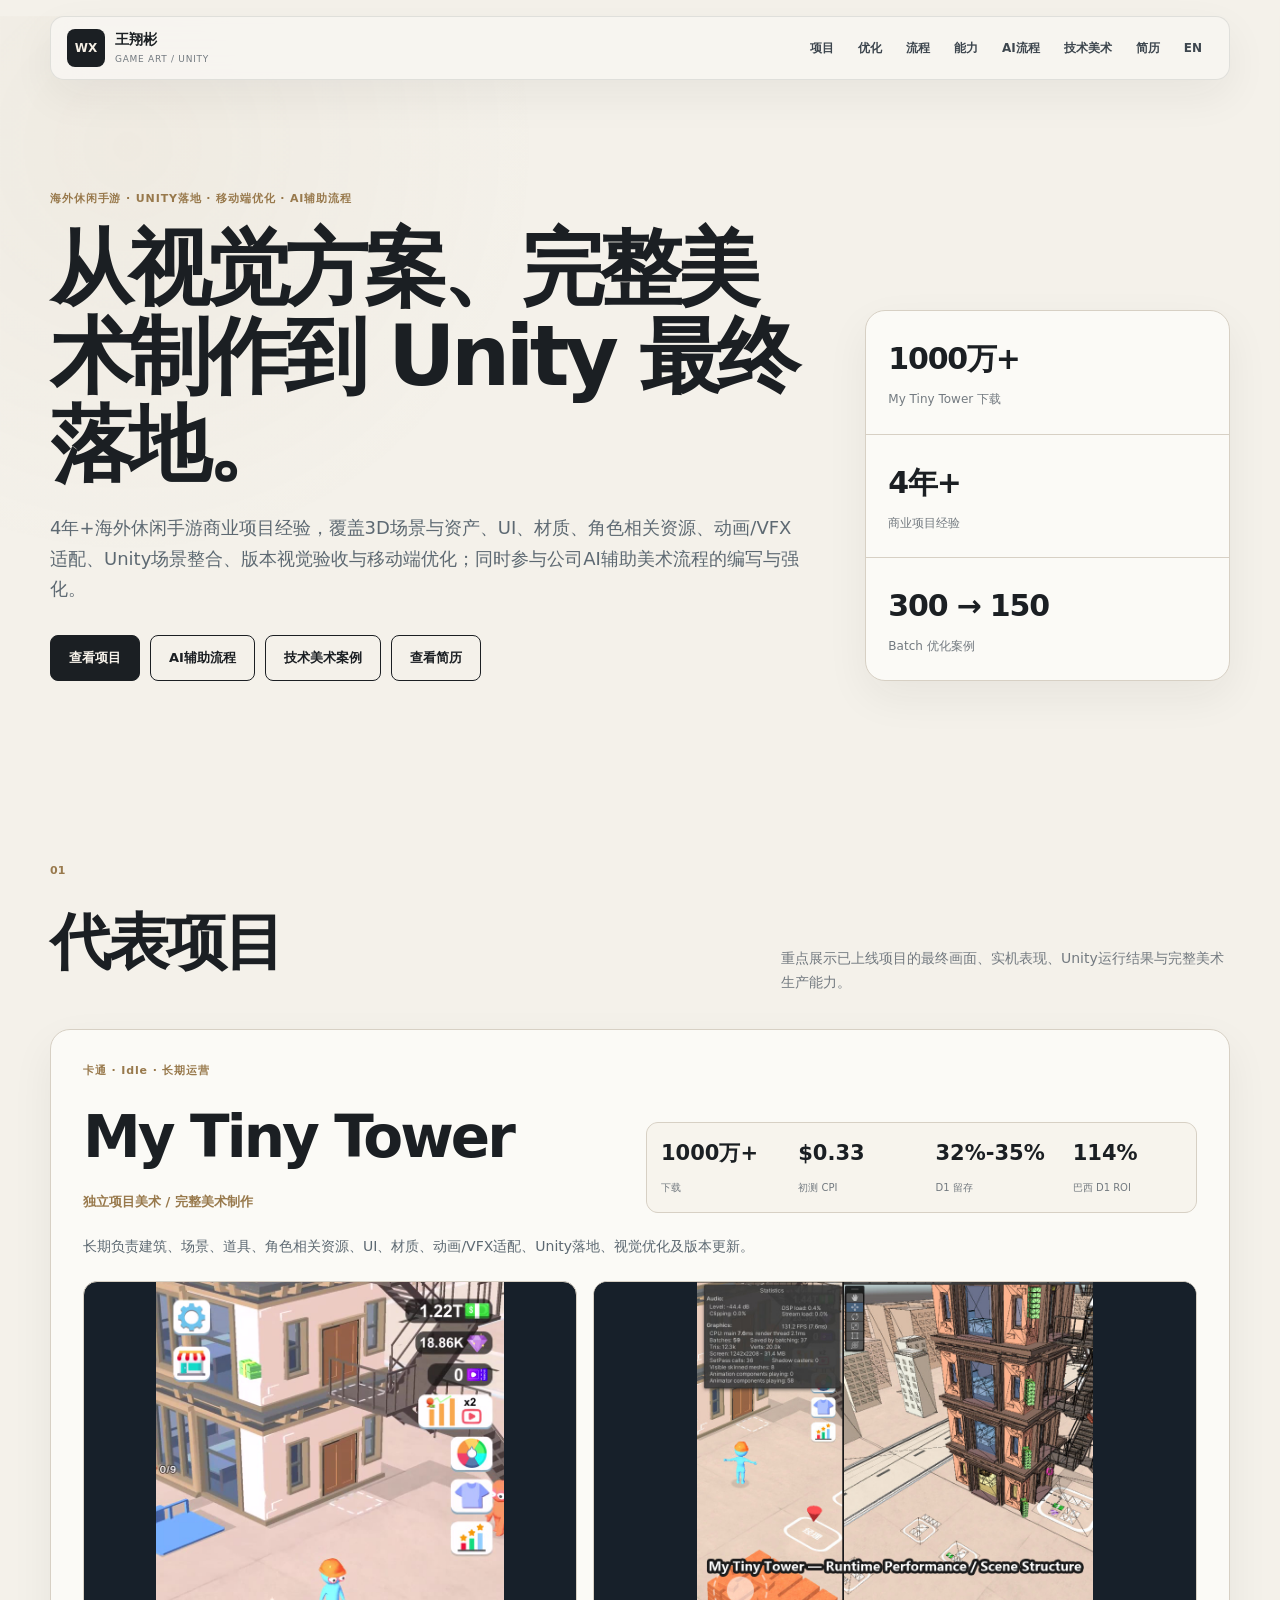
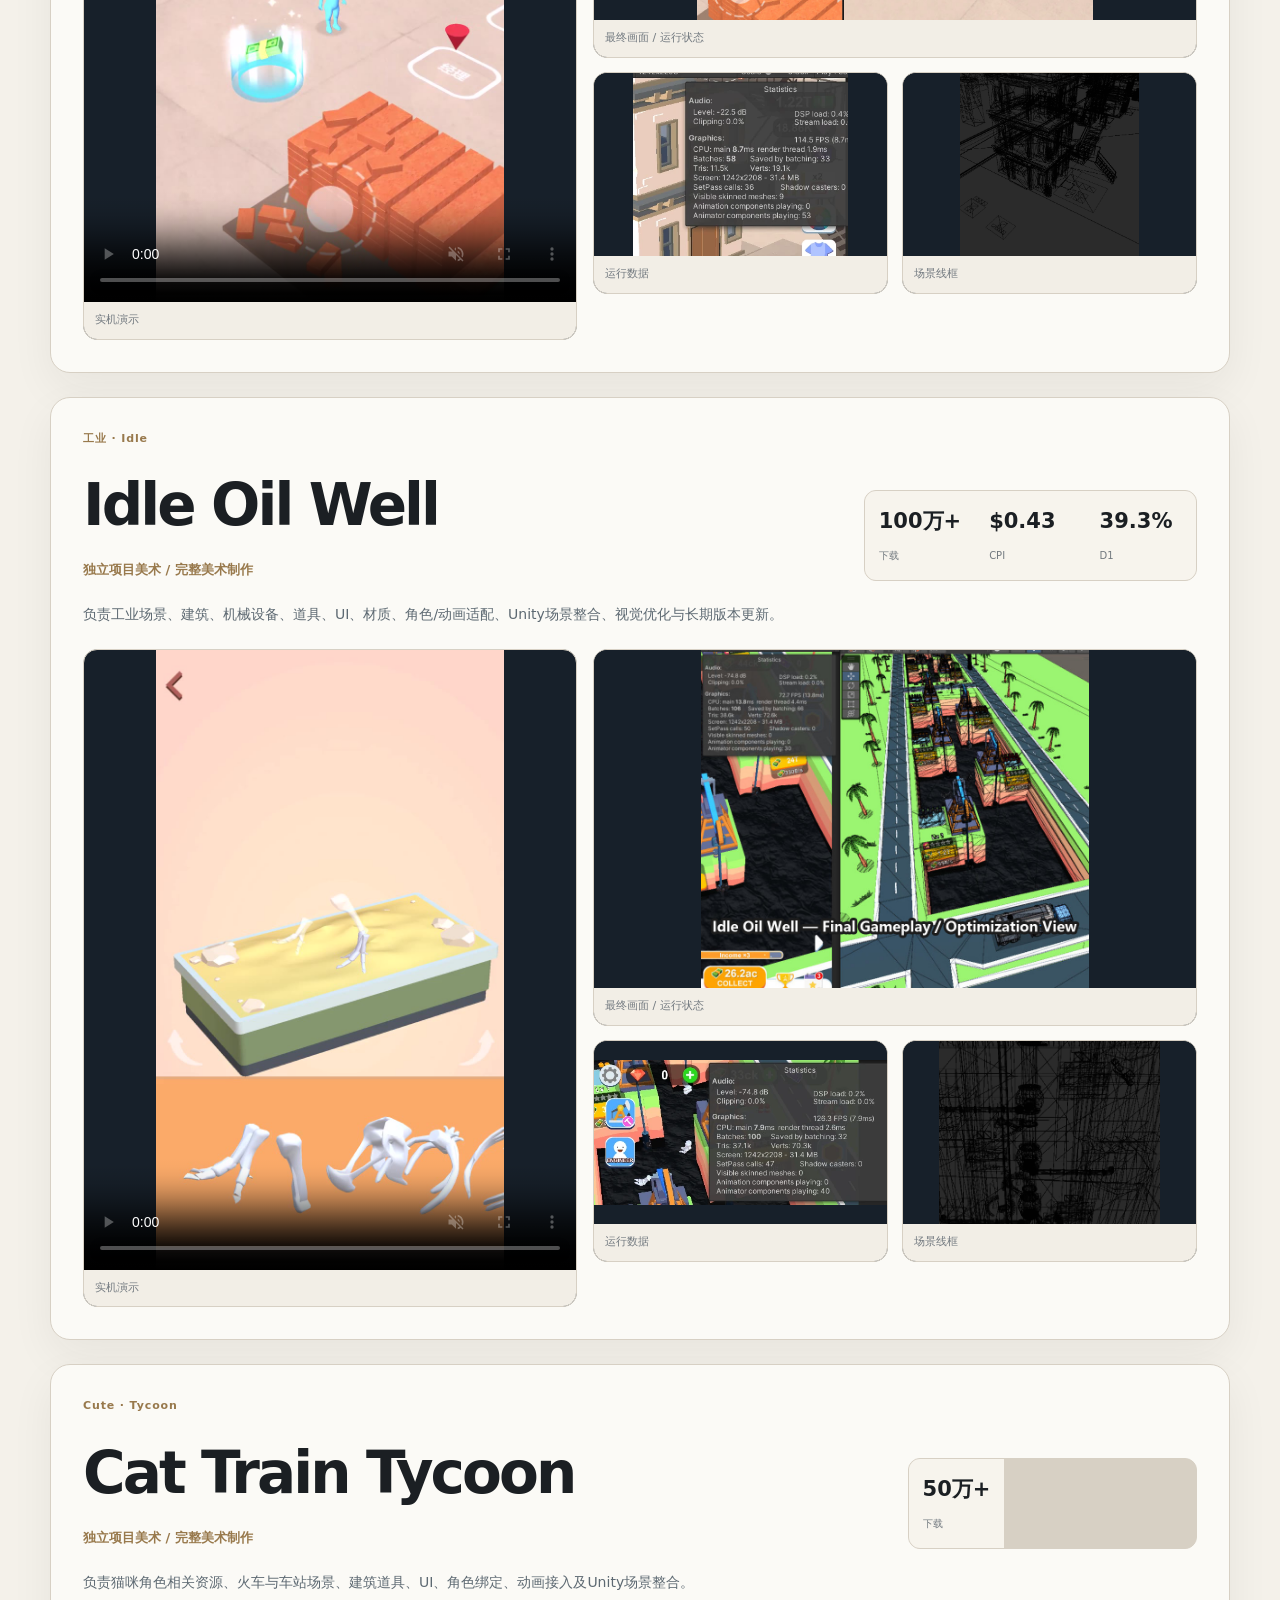
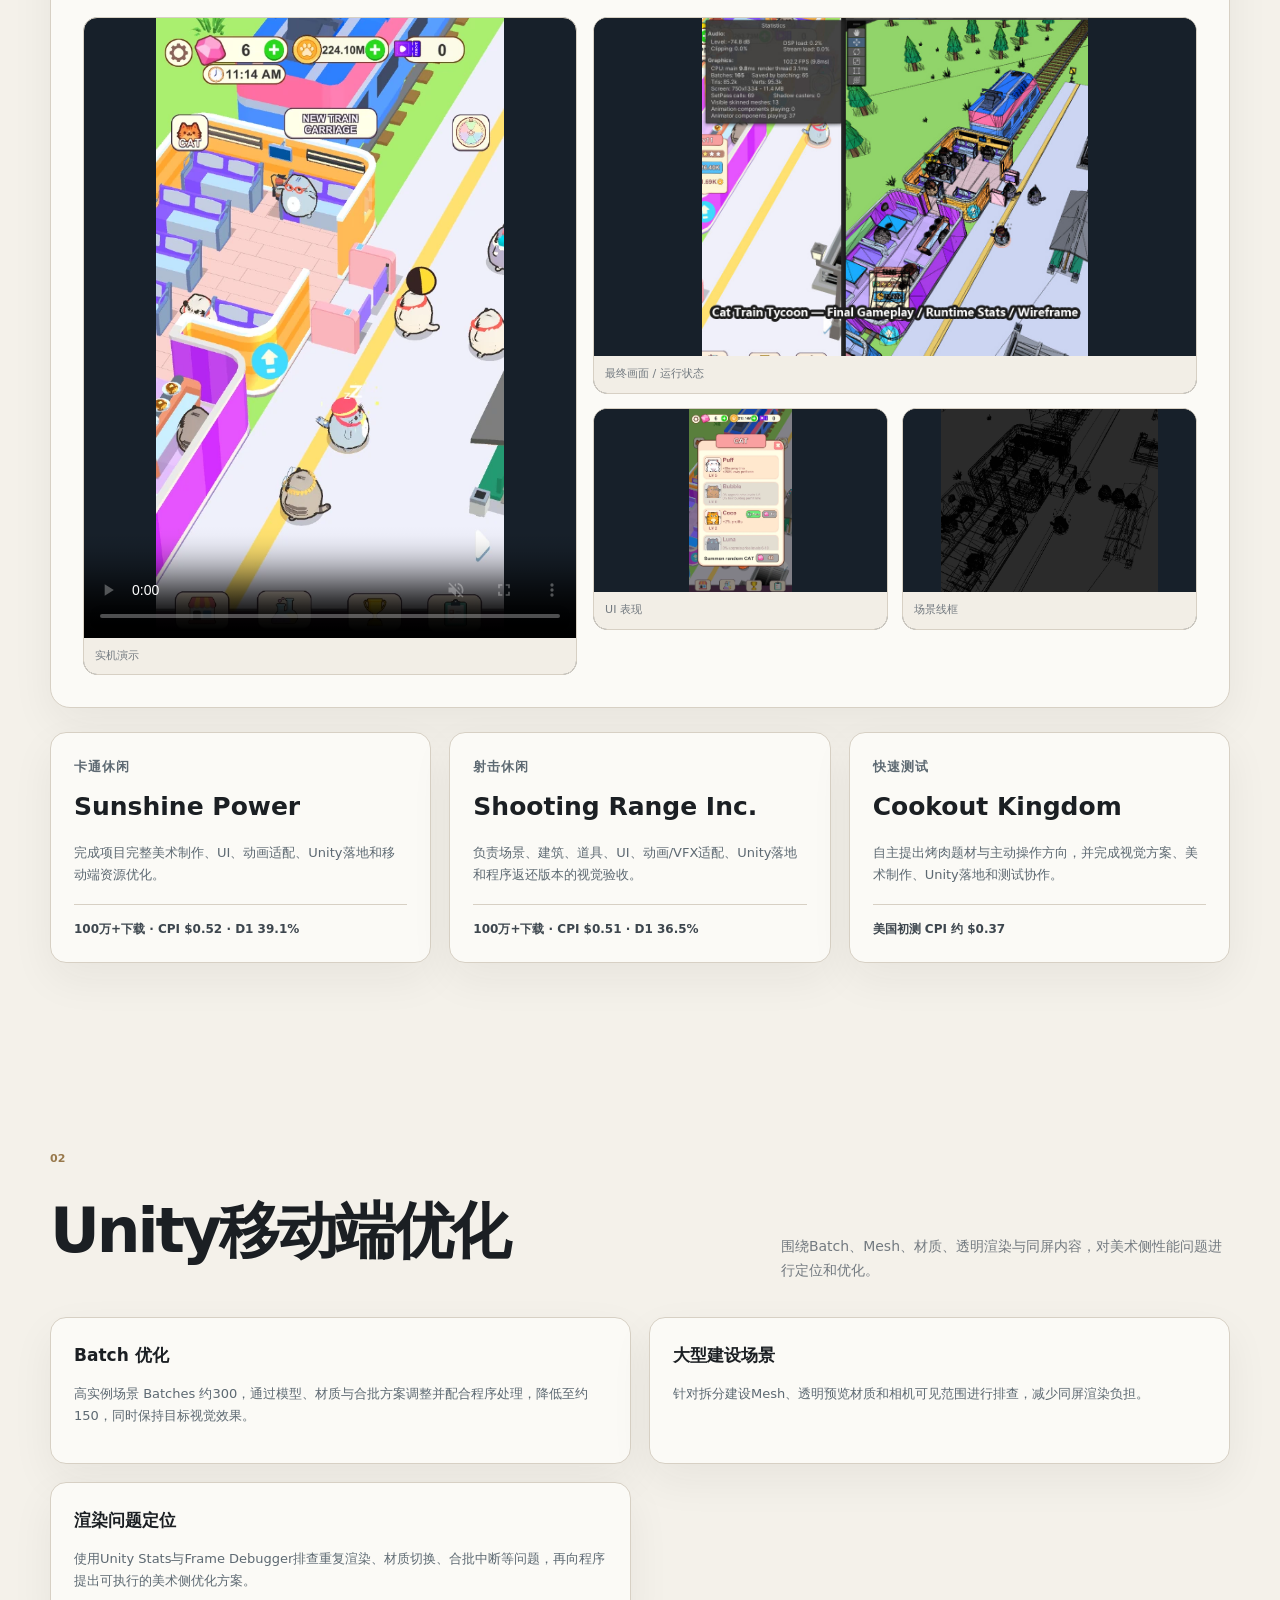
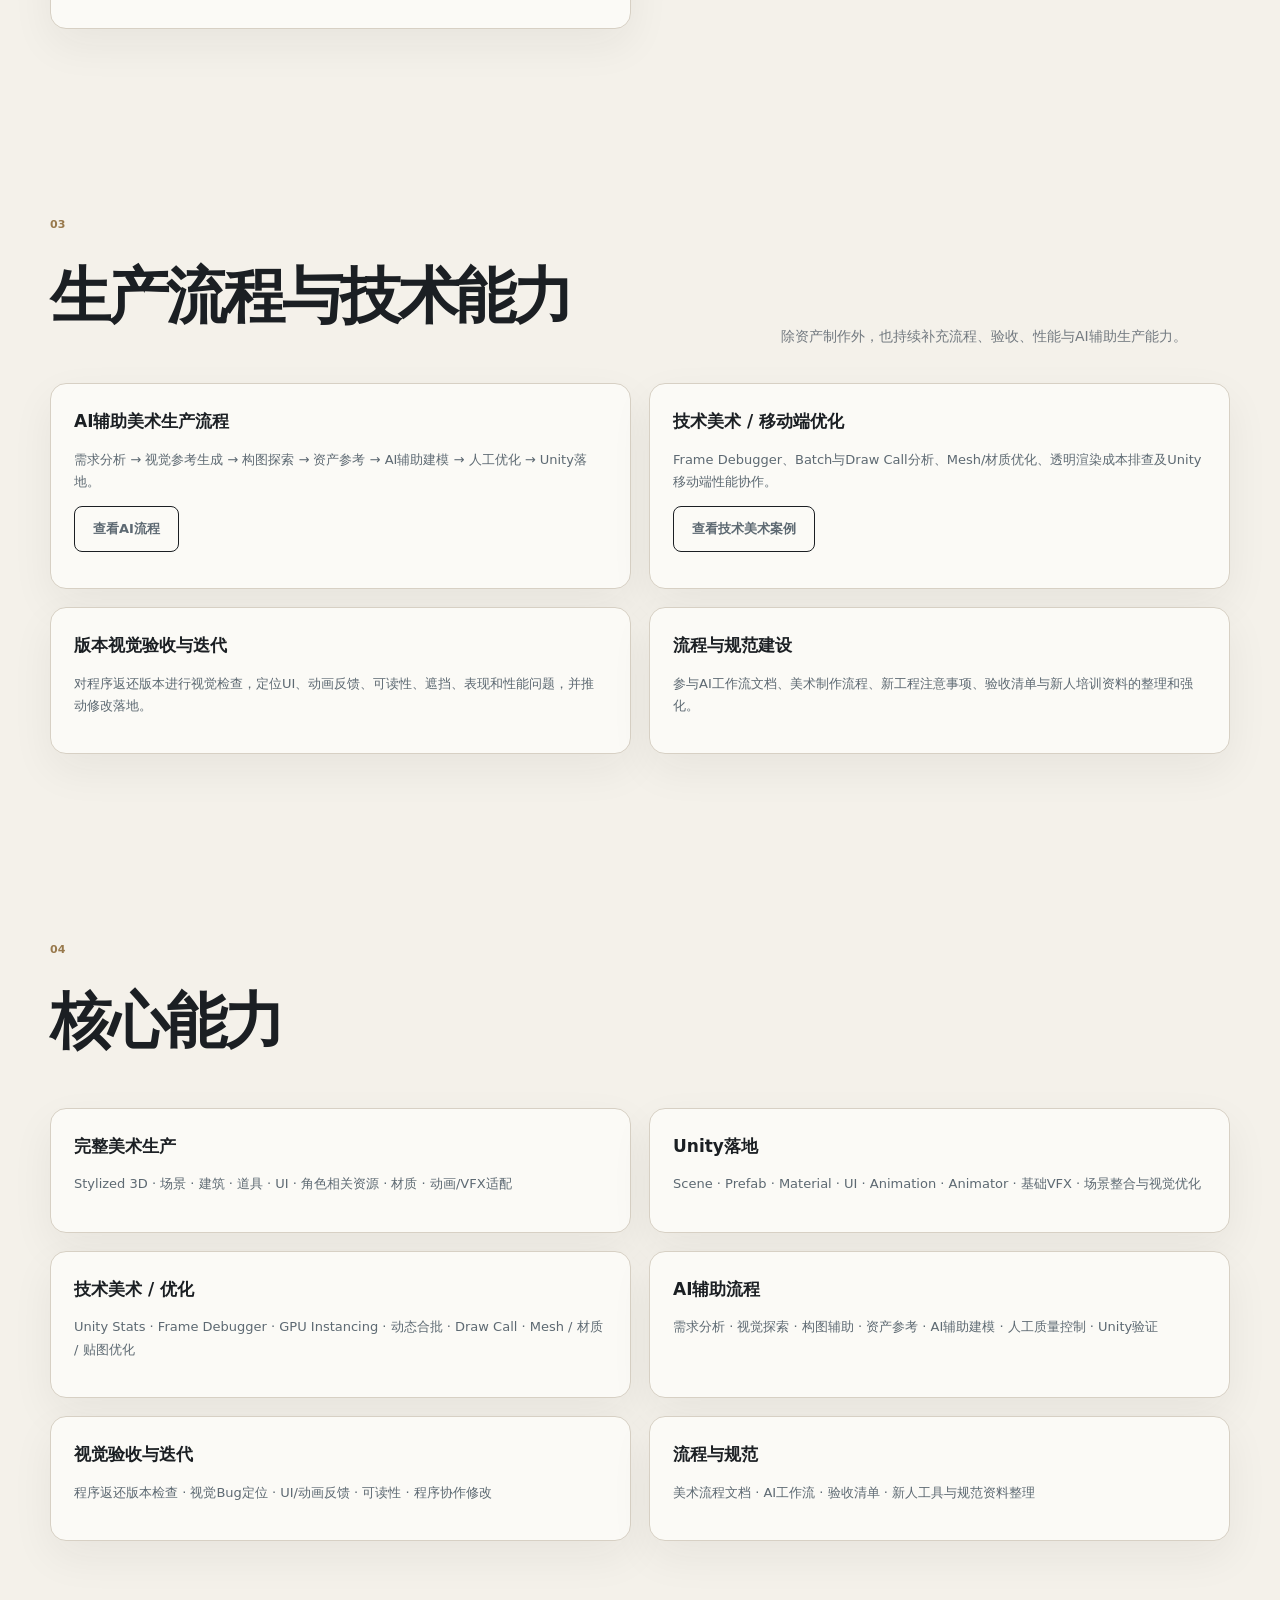
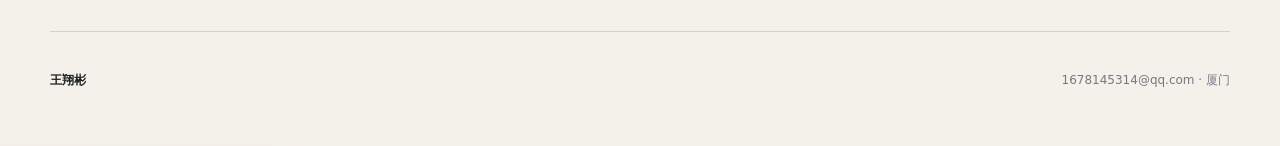
==== commit 7b9fb82d: "升级中文作品集定位、AI流程与技术美术展示" ====
--- a/index.html
+++ b/index.html
@@ -3,9 +3,9 @@
 <head>
   <meta charset="UTF-8" />
   <meta name="viewport" content="width=device-width, initial-scale=1.0" />
-  <meta name="description" content="王翔彬｜高级 Unity 游戏美术 / 3D Game Generalist。海外休闲手游商业项目、完整美术制作、Unity落地与移动端优化。" />
+  <meta name="description" content="王翔彬｜Unity 综合游戏美术 / 3D Game Generalist。4年+海外休闲手游商业项目经验，覆盖完整美术制作、Unity落地、移动端优化与AI辅助美术流程。" />
   <meta name="theme-color" content="#f4f1ea" />
-  <title>王翔彬｜Unity 游戏美术作品集</title>
+  <title>王翔彬｜Unity 综合游戏美术作品集</title>
   <link rel="icon" href="favicon.svg" type="image/svg+xml" />
   <link rel="stylesheet" href="styles.css" />
 </head>
@@ -13,26 +13,26 @@
   <header class="topbar shell">
     <a class="brand" href="#top"><span class="brand-mark">WX</span><span><strong>王翔彬</strong><small>GAME ART / UNITY</small></span></a>
     <button class="menu-toggle" aria-label="打开导航" aria-expanded="false"><span></span><span></span></button>
-    <nav class="nav-links"><a href="#projects">项目</a><a href="#optimization">优化</a><a href="#skills">能力</a><a href="王翔彬_中文简历.pdf" target="_blank">简历</a><a href="https://xbin1678145314-spec.github.io/portfolio/">EN</a></nav>
+    <nav class="nav-links"><a href="#projects">项目</a><a href="#optimization">优化</a><a href="#workflow">流程</a><a href="#skills">能力</a><a href="ai-workflow.html">AI流程</a><a href="technical-art.html">技术美术</a><a href="王翔彬_中文简历.pdf" target="_blank">简历</a><a href="https://xbin1678145314-spec.github.io/portfolio/">EN</a></nav>
   </header>
 
   <main id="top">
     <section class="hero shell">
       <div class="hero-copy">
-        <p class="kicker">海外休闲手游 · Unity · 完整美术制作</p>
-        <h1>从视觉方案到 Unity 最终落地。</h1>
-        <p class="lede">4年+海外休闲手游商业项目经验，负责3D场景与资产、UI、材质、角色相关资源、动画/VFX适配、Unity场景整合及移动端优化。</p>
-        <div class="hero-actions"><a class="btn primary" href="#projects">查看项目</a><a class="btn" href="王翔彬_中文简历.pdf" target="_blank">查看简历</a></div>
+        <p class="kicker">海外休闲手游 · UNITY落地 · 移动端优化 · AI辅助流程</p>
+        <h1>从视觉方案、完整美术制作到 Unity 最终落地。</h1>
+        <p class="lede">4年+海外休闲手游商业项目经验，覆盖3D场景与资产、UI、材质、角色相关资源、动画/VFX适配、Unity场景整合、版本视觉验收与移动端优化；同时参与公司AI辅助美术流程的编写与强化。</p>
+        <div class="hero-actions"><a class="btn primary" href="#projects">查看项目</a><a class="btn" href="ai-workflow.html">AI辅助流程</a><a class="btn" href="technical-art.html">技术美术案例</a><a class="btn" href="王翔彬_中文简历.pdf" target="_blank">查看简历</a></div>
       </div>
       <div class="hero-facts"><div><strong>1000万+</strong><span>My Tiny Tower 下载</span></div><div><strong>4年+</strong><span>商业项目经验</span></div><div><strong>300 → 150</strong><span>Batch 优化案例</span></div></div>
     </section>
 
     <section class="section shell" id="projects">
-      <div class="section-head"><div><span>01</span><h2>代表项目</h2></div><p>重点展示已上线项目的最终画面、实机表现和 Unity 运行结果。</p></div>
+      <div class="section-head"><div><span>01</span><h2>代表项目</h2></div><p>重点展示已上线项目的最终画面、实机表现、Unity运行结果与完整美术生产能力。</p></div>
 
       <article class="project flagship">
-        <div class="project-intro"><div><p class="eyebrow">卡通 · Idle · 长期运营</p><h3>My Tiny Tower</h3><p class="role">独立项目美术负责人</p></div><div class="kpis"><div><strong>1000万+</strong><span>下载</span></div><div><strong>$0.33</strong><span>初测 CPI</span></div><div><strong>32%-35%</strong><span>D1 留存</span></div><div><strong>114%</strong><span>巴西 D1 ROI</span></div></div></div>
-        <p class="project-desc">长期负责建筑、场景、道具、角色相关资源、UI、材质、动画/VFX 适配、Unity 落地及版本更新。</p>
+        <div class="project-intro"><div><p class="eyebrow">卡通 · Idle · 长期运营</p><h3>My Tiny Tower</h3><p class="role">独立项目美术 / 完整美术制作</p></div><div class="kpis"><div><strong>1000万+</strong><span>下载</span></div><div><strong>$0.33</strong><span>初测 CPI</span></div><div><strong>32%-35%</strong><span>D1 留存</span></div><div><strong>114%</strong><span>巴西 D1 ROI</span></div></div></div>
+        <p class="project-desc">长期负责建筑、场景、道具、角色相关资源、UI、材质、动画/VFX适配、Unity落地、视觉优化及版本更新。</p>
         <div class="media-feature">
           <figure class="video-card"><video controls muted playsinline preload="metadata" poster="assets/my-tiny-tower-gameplay-poster.jpg"><source src="assets/my-tiny-tower-gameplay.mp4" type="video/mp4"></video><figcaption>实机演示</figcaption></figure>
           <div class="image-grid"><figure><a href="assets/tiny-tower-proof.jpg" target="_blank"><img src="assets/tiny-tower-proof.jpg" alt="My Tiny Tower 最终画面和运行状态" loading="lazy"></a><figcaption>最终画面 / 运行状态</figcaption></figure><figure><a href="assets/tiny-tower-performance.webp" target="_blank"><img src="assets/tiny-tower-performance.webp" alt="My Tiny Tower 运行数据" loading="lazy"></a><figcaption>运行数据</figcaption></figure><figure><a href="assets/tiny-tower-wireframe.webp" target="_blank"><img src="assets/tiny-tower-wireframe.webp" alt="My Tiny Tower 场景线框" loading="lazy"></a><figcaption>场景线框</figcaption></figure></div>
@@ -40,8 +40,8 @@
       </article>
 
       <article class="project">
-        <div class="project-intro"><div><p class="eyebrow">工业 · Idle</p><h3>Idle Oil Well</h3><p class="role">独立项目美术负责人</p></div><div class="kpis compact"><div><strong>100万+</strong><span>下载</span></div><div><strong>$0.43</strong><span>CPI</span></div><div><strong>39.3%</strong><span>D1</span></div></div></div>
-        <p class="project-desc">负责工业场景、建筑、机械设备、道具、UI、材质、角色/动画适配、Unity 场景与长期版本更新。</p>
+        <div class="project-intro"><div><p class="eyebrow">工业 · Idle</p><h3>Idle Oil Well</h3><p class="role">独立项目美术 / 完整美术制作</p></div><div class="kpis compact"><div><strong>100万+</strong><span>下载</span></div><div><strong>$0.43</strong><span>CPI</span></div><div><strong>39.3%</strong><span>D1</span></div></div></div>
+        <p class="project-desc">负责工业场景、建筑、机械设备、道具、UI、材质、角色/动画适配、Unity场景整合、视觉优化与长期版本更新。</p>
         <div class="media-feature">
           <figure class="video-card"><video controls muted playsinline preload="metadata" poster="assets/idle-oil-gameplay-poster.jpg"><source src="assets/idle-oil-gameplay.mp4" type="video/mp4"></video><figcaption>实机演示</figcaption></figure>
           <div class="image-grid"><figure><a href="assets/idle-oil-proof.jpg" target="_blank"><img src="assets/idle-oil-proof.jpg" alt="Idle Oil Well 最终画面和运行状态" loading="lazy"></a><figcaption>最终画面 / 运行状态</figcaption></figure><figure><a href="assets/idle-oil-performance.webp" target="_blank"><img src="assets/idle-oil-performance.webp" alt="Idle Oil Well 运行数据" loading="lazy"></a><figcaption>运行数据</figcaption></figure><figure><a href="assets/idle-oil-wireframe.webp" target="_blank"><img src="assets/idle-oil-wireframe.webp" alt="Idle Oil Well 场景线框" loading="lazy"></a><figcaption>场景线框</figcaption></figure></div>
@@ -49,8 +49,8 @@
       </article>
 
       <article class="project">
-        <div class="project-intro"><div><p class="eyebrow">Cute · Tycoon</p><h3>Cat Train Tycoon</h3><p class="role">独立项目美术负责人</p></div><div class="kpis compact"><div><strong>50万+</strong><span>下载</span></div></div></div>
-        <p class="project-desc">负责猫咪角色相关资源、火车与车站场景、建筑道具、UI、角色绑定、动画接入及 Unity 场景整合。</p>
+        <div class="project-intro"><div><p class="eyebrow">Cute · Tycoon</p><h3>Cat Train Tycoon</h3><p class="role">独立项目美术 / 完整美术制作</p></div><div class="kpis compact"><div><strong>50万+</strong><span>下载</span></div></div></div>
+        <p class="project-desc">负责猫咪角色相关资源、火车与车站场景、建筑道具、UI、角色绑定、动画接入及Unity场景整合。</p>
         <div class="media-feature">
           <figure class="video-card"><video controls muted playsinline preload="metadata" poster="assets/cat-train-gameplay.webp"><source src="assets/cat-train-gameplay.mp4" type="video/mp4"></video><figcaption>实机演示</figcaption></figure>
           <div class="image-grid"><figure><a href="assets/cat-train-proof.jpg" target="_blank"><img src="assets/cat-train-proof.jpg" alt="Cat Train Tycoon 最终画面和运行状态" loading="lazy"></a><figcaption>最终画面 / 运行状态</figcaption></figure><figure><a href="assets/cat-train-ui.webp" target="_blank"><img src="assets/cat-train-ui.webp" alt="Cat Train Tycoon UI" loading="lazy"></a><figcaption>UI 表现</figcaption></figure><figure><a href="assets/cat-train-wireframe.webp" target="_blank"><img src="assets/cat-train-wireframe.webp" alt="Cat Train Tycoon 场景线框" loading="lazy"></a><figcaption>场景线框</figcaption></figure></div>
@@ -58,15 +58,42 @@
       </article>
 
       <div class="secondary-grid">
-        <article class="mini-project"><p class="eyebrow">卡通休闲</p><h3>Sunshine Power</h3><p>完成项目完整美术制作、UI、动画适配、Unity 落地和移动端资源优化。</p><div class="mini-kpi">100万+下载 · CPI $0.52 · D1 39.1%</div></article>
-        <article class="mini-project"><p class="eyebrow">射击休闲</p><h3>Shooting Range Inc.</h3><p>负责场景、建筑、道具、UI、动画/VFX 适配、Unity 落地和版本验收。</p><div class="mini-kpi">100万+下载 · CPI $0.51 · D1 36.5%</div></article>
-        <article class="mini-project"><p class="eyebrow">快速测试</p><h3>Cookout Kingdom</h3><p>自主提出烤肉题材与主动操作方向，并完成视觉方案、美术制作、Unity 落地和测试协作。</p><div class="mini-kpi">美国初测 CPI 约 $0.37</div></article>
+        <article class="mini-project"><p class="eyebrow">卡通休闲</p><h3>Sunshine Power</h3><p>完成项目完整美术制作、UI、动画适配、Unity落地和移动端资源优化。</p><div class="mini-kpi">100万+下载 · CPI $0.52 · D1 39.1%</div></article>
+        <article class="mini-project"><p class="eyebrow">射击休闲</p><h3>Shooting Range Inc.</h3><p>负责场景、建筑、道具、UI、动画/VFX适配、Unity落地和程序返还版本的视觉验收。</p><div class="mini-kpi">100万+下载 · CPI $0.51 · D1 36.5%</div></article>
+        <article class="mini-project"><p class="eyebrow">快速测试</p><h3>Cookout Kingdom</h3><p>自主提出烤肉题材与主动操作方向，并完成视觉方案、美术制作、Unity落地和测试协作。</p><div class="mini-kpi">美国初测 CPI 约 $0.37</div></article>
       </div>
     </section>
 
-    <section class="section shell" id="optimization"><div class="section-head"><div><span>02</span><h2>优化案例</h2></div></div><div class="case-grid"><article><strong>Batch 优化</strong><p>高实例场景 Batches 约 300，通过模型、材质与合批方案调整并配合程序处理，降低至约 150。</p></article><article><strong>大型建设场景</strong><p>针对拆分建设 Mesh、透明预览材质和相机可见范围进行排查，减少同屏渲染负担。</p></article></div></section>
+    <section class="section shell" id="optimization">
+      <div class="section-head"><div><span>02</span><h2>Unity移动端优化</h2></div><p>围绕Batch、Mesh、材质、透明渲染与同屏内容，对美术侧性能问题进行定位和优化。</p></div>
+      <div class="case-grid">
+        <article><strong>Batch 优化</strong><p>高实例场景 Batches 约300，通过模型、材质与合批方案调整并配合程序处理，降低至约150，同时保持目标视觉效果。</p></article>
+        <article><strong>大型建设场景</strong><p>针对拆分建设Mesh、透明预览材质和相机可见范围进行排查，减少同屏渲染负担。</p></article>
+        <article><strong>渲染问题定位</strong><p>使用Unity Stats与Frame Debugger排查重复渲染、材质切换、合批中断等问题，再向程序提出可执行的美术侧优化方案。</p></article>
+      </div>
+    </section>
 
-    <section class="section shell" id="skills"><div class="section-head"><div><span>03</span><h2>核心能力</h2></div></div><div class="skills-grid"><div><strong>美术制作</strong><p>Stylized 3D · 场景 · 建筑 · 道具 · UI · 角色相关资源 · 材质</p></div><div><strong>Unity</strong><p>Scene · Prefab · Material · UI · Animation · Animator · 基础 VFX</p></div><div><strong>移动端优化</strong><p>Frame Debugger · GPU Instancing · 动态合批 · 减面 · 贴图 / 包体控制</p></div><div><strong>工具</strong><p>Cinema 4D · Photoshop · Unity · 3ds Max</p></div></div></section>
+    <section class="section shell" id="workflow">
+      <div class="section-head"><div><span>03</span><h2>生产流程与技术能力</h2></div><p>除资产制作外，也持续补充流程、验收、性能与AI辅助生产能力。</p></div>
+      <div class="case-grid">
+        <article><strong>AI辅助美术生产流程</strong><p>需求分析 → 视觉参考生成 → 构图探索 → 资产参考 → AI辅助建模 → 人工优化 → Unity落地。</p><p><a class="btn" href="ai-workflow.html">查看AI流程</a></p></article>
+        <article><strong>技术美术 / 移动端优化</strong><p>Frame Debugger、Batch与Draw Call分析、Mesh/材质优化、透明渲染成本排查及Unity移动端性能协作。</p><p><a class="btn" href="technical-art.html">查看技术美术案例</a></p></article>
+        <article><strong>版本视觉验收与迭代</strong><p>对程序返还版本进行视觉检查，定位UI、动画反馈、可读性、遮挡、表现和性能问题，并推动修改落地。</p></article>
+        <article><strong>流程与规范建设</strong><p>参与AI工作流文档、美术制作流程、新工程注意事项、验收清单与新人培训资料的整理和强化。</p></article>
+      </div>
+    </section>
+
+    <section class="section shell" id="skills">
+      <div class="section-head"><div><span>04</span><h2>核心能力</h2></div></div>
+      <div class="skills-grid">
+        <div><strong>完整美术生产</strong><p>Stylized 3D · 场景 · 建筑 · 道具 · UI · 角色相关资源 · 材质 · 动画/VFX适配</p></div>
+        <div><strong>Unity落地</strong><p>Scene · Prefab · Material · UI · Animation · Animator · 基础VFX · 场景整合与视觉优化</p></div>
+        <div><strong>技术美术 / 优化</strong><p>Unity Stats · Frame Debugger · GPU Instancing · 动态合批 · Draw Call · Mesh / 材质 / 贴图优化</p></div>
+        <div><strong>AI辅助流程</strong><p>需求分析 · 视觉探索 · 构图辅助 · 资产参考 · AI辅助建模 · 人工质量控制 · Unity验证</p></div>
+        <div><strong>视觉验收与迭代</strong><p>程序返还版本检查 · 视觉Bug定位 · UI/动画反馈 · 可读性 · 程序协作修改</p></div>
+        <div><strong>流程与规范</strong><p>美术流程文档 · AI工作流 · 验收清单 · 新人工具与规范资料整理</p></div>
+      </div>
+    </section>
 
     <footer class="shell"><strong>王翔彬</strong><span>1678145314@qq.com · 厦门</span></footer>
   </main>
--- a/styles.css
+++ b/styles.css
@@ -1,205 +1 @@
-:root {
-  --paper: #f4f1ea;
-  --paper-2: #ebe6dc;
-  --card: #fbfaf6;
-  --ink: #1b1e22;
-  --ink-2: #394048;
-  --muted: #747a80;
-  --line: #d8d2c6;
-  --gold: #9a7b4e;
-  --gold-soft: rgba(154,123,78,.10);
-  --shadow: 0 18px 48px rgba(27,30,34,.065);
-  --radius: 20px;
-  --max: 1180px;
-}
-
-* { box-sizing: border-box; }
-html { scroll-behavior: smooth; background: var(--paper); }
-body {
-  margin: 0;
-  color: var(--ink);
-  background:
-    radial-gradient(circle at 10% 2%, rgba(154,123,78,.055), transparent 28rem),
-    radial-gradient(circle at 92% 14%, rgba(95,111,124,.045), transparent 30rem),
-    var(--paper);
-  font-family: "Noto Sans SC", "PingFang SC", "Microsoft YaHei", ui-sans-serif, system-ui, sans-serif;
-  line-height: 1.7;
-}
-img, video { display: block; width: 100%; height: auto; }
-a { color: inherit; text-decoration: none; }
-button { font: inherit; }
-.shell { width: min(calc(100% - 40px), var(--max)); margin: 0 auto; }
-.section { padding: 102px 0; }
-
-.topbar {
-  position: sticky;
-  top: 14px;
-  z-index: 100;
-  margin-top: 16px;
-  min-height: 68px;
-  padding: 10px 12px 10px 16px;
-  display: flex;
-  align-items: center;
-  justify-content: space-between;
-  gap: 18px;
-  border: 1px solid rgba(27,30,34,.10);
-  border-radius: 16px;
-  background: rgba(247,245,239,.88);
-  backdrop-filter: blur(18px);
-  box-shadow: 0 10px 34px rgba(27,30,34,.05);
-}
-.brand { display: flex; align-items: center; gap: 10px; }
-.brand-mark { width: 42px; height: 42px; display: grid; place-items: center; border-radius: 10px; background: var(--ink); color: #f4ecdf; font-size: 12px; font-weight: 800; }
-.brand > span:last-child { display: grid; line-height: 1.2; }
-.brand strong { font-size: 14px; }
-.brand small { margin-top: 3px; color: var(--muted); font-size: 9px; letter-spacing: .08em; }
-.nav-links { display: flex; align-items: center; gap: 2px; }
-.nav-links a { padding: 8px 10px; border-radius: 8px; color: var(--ink-2); font-size: 12px; font-weight: 700; }
-.nav-links a:hover { background: var(--paper-2); }
-.nav-links .nav-cta { color: #f8f4ec; background: var(--ink); }
-.menu-toggle { display: none; border: 0; background: none; padding: 10px; }
-.menu-toggle span { display: block; width: 20px; height: 2px; margin: 4px 0; background: var(--ink); }
-
-.hero { min-height: 650px; padding-top: 124px; display: grid; grid-template-columns: minmax(0,1.35fr) minmax(280px,.65fr); gap: 54px; align-items: center; }
-.hero-copy, .hero-note, .project-head > *, .section-head > *, .project-body > * { min-width: 0; }
-.eyebrow { color: var(--gold); font-size: 11px; font-weight: 800; letter-spacing: .10em; }
-.hero h1, .section-head h2, .contact-card h2 { margin: 16px 0 0; letter-spacing: -.045em; line-height: 1.08; }
-.hero h1 { max-width: 900px; font-size: clamp(46px, 6vw, 82px); font-weight: 900; }
-.hero-lede { max-width: 800px; margin: 28px 0 0; color: #5d6770; font-size: clamp(16px, 1.5vw, 19px); }
-.hero-actions { display: flex; flex-wrap: wrap; gap: 10px; margin-top: 30px; }
-.button { min-height: 46px; padding: 0 18px; display: inline-flex; align-items: center; justify-content: center; border: 1px solid var(--ink); border-radius: 9px; font-size: 13px; font-weight: 800; }
-.button.primary { color: #f8f3ea; background: var(--ink); }
-.hero-note { padding: 28px; border: 1px solid rgba(27,30,34,.10); border-radius: var(--radius); background: rgba(255,255,255,.66); box-shadow: var(--shadow); }
-.note-label { display: block; color: var(--muted); font-size: 10px; font-weight: 800; letter-spacing: .08em; }
-.hero-note strong { display: block; margin-top: 15px; font-size: 24px; line-height: 1.35; }
-.hero-note p { color: var(--muted); font-size: 13px; }
-.note-meta { display: grid; gap: 6px; margin-top: 24px; padding-top: 18px; border-top: 1px solid var(--line); color: var(--muted); font-size: 11px; }
-
-.metrics-band { border-top: 1px solid #24272b; border-bottom: 1px solid #24272b; color: white; background: linear-gradient(120deg, #1d2024, #292d31); }
-.metrics { display: grid; grid-template-columns: repeat(4, minmax(0,1fr)); }
-.metrics > div { min-height: 140px; padding: 28px; display: flex; flex-direction: column; justify-content: center; border-right: 1px solid rgba(255,255,255,.14); }
-.metrics > div:last-child { border-right: 0; }
-.metrics strong { font-size: clamp(28px, 3.5vw, 46px); line-height: 1; letter-spacing: -.04em; }
-.metrics span { margin-top: 9px; color: rgba(255,255,255,.62); font-size: 11px; }
-
-.section-head { display: grid; grid-template-columns: minmax(0,1fr) minmax(280px,.62fr); gap: 40px; align-items: end; margin-bottom: 42px; }
-.section-head h2, .contact-card h2 { font-size: clamp(38px, 4.7vw, 64px); font-weight: 900; }
-.section-head p { margin: 0; color: var(--muted); font-size: 14px; }
-
-.project { margin-bottom: 28px; padding: 30px; overflow: hidden; border: 1px solid var(--line); border-radius: var(--radius); background: var(--card); box-shadow: var(--shadow); }
-.project-head { display: grid; grid-template-columns: minmax(0,1fr) minmax(320px,.72fr); gap: 32px; align-items: end; }
-.project-type { color: var(--muted); font-size: 10px; font-weight: 800; letter-spacing: .08em; }
-.project h3, .compact-project h3, .case-card h3, .rapid-tests h3 { margin: 12px 0 5px; line-height: 1.08; letter-spacing: -.04em; }
-.project h3 { font-size: clamp(38px, 4.4vw, 56px); }
-.role { margin: 0; color: var(--gold); font-size: 13px; font-weight: 800; }
-.kpis { display: grid; gap: 1px; overflow: hidden; border: 1px solid var(--line); border-radius: 13px; background: var(--line); }
-.kpis.four { grid-template-columns: repeat(4, minmax(0,1fr)); }
-.kpis.three { grid-template-columns: repeat(3, minmax(0,1fr)); }
-.kpis > div { padding: 14px; background: #f7f4ee; }
-.kpis strong, .single-kpi strong { display: block; font-size: 22px; letter-spacing: -.03em; }
-.kpis span, .single-kpi span { color: var(--muted); font-size: 10px; }
-.single-kpi { justify-self: end; min-width: 190px; padding: 16px 18px; border-left: 4px solid var(--gold); background: #f6f2e9; }
-
-.media-grid { margin-top: 26px; display: grid; gap: 14px; align-items: start; }
-.media-grid.two-col { grid-template-columns: repeat(2, minmax(0,1fr)); }
-.media-grid.three-col { grid-template-columns: repeat(3, minmax(0,1fr)); }
-.media-card { min-width: 0; margin: 0; overflow: hidden; border: 1px solid var(--line); border-radius: 14px; background: #10151b; }
-.media-card img, .media-card video { width: 100%; max-height: 560px; object-fit: contain; background: #10151b; }
-.media-card figcaption { padding: 10px 12px; border-top: 1px solid rgba(255,255,255,.08); color: #c7ced5; font-size: 11px; background: #18202a; }
-.span-2 { grid-column: span 2; }
-
-.project-body { margin-top: 24px; padding-top: 22px; display: grid; gap: 30px; border-top: 1px solid var(--line); }
-.project-body.two-col { grid-template-columns: repeat(2, minmax(0,1fr)); }
-.project-body h4 { margin: 0 0 8px; font-size: 13px; }
-.project-body p { margin: 0; color: #5f6870; font-size: 13px; }
-
-.project-cards { display: grid; grid-template-columns: repeat(2, minmax(0,1fr)); gap: 18px; }
-.compact-project { min-width: 0; padding: 26px; border: 1px solid var(--line); border-radius: 18px; background: rgba(255,255,255,.62); box-shadow: 0 8px 24px rgba(27,30,34,.04); }
-.compact-project > span { color: var(--muted); font-size: 10px; font-weight: 800; letter-spacing: .08em; }
-.compact-project h3 { font-size: 30px; }
-.compact-project p { color: #5f6870; font-size: 13px; }
-.compact-project small { display: block; margin-top: 14px; color: var(--muted); font-size: 11px; }
-.accent-card { grid-column: 1 / -1; border-color: rgba(154,123,78,.30); background: linear-gradient(145deg, rgba(154,123,78,.07), rgba(255,255,255,.72)); }
-.mini-kpis { display: flex; flex-wrap: wrap; gap: 8px; margin-top: 16px; }
-.mini-kpis b { padding: 7px 9px; border: 1px solid var(--line); border-radius: 7px; background: white; font-size: 11px; }
-
-.rapid-tests { margin-top: 18px; padding: 28px; display: grid; grid-template-columns: minmax(0,1fr) minmax(360px,.9fr); gap: 34px; border: 1px solid var(--line); border-radius: 18px; background: #202429; color: white; }
-.rapid-tests h3 { font-size: 30px; }
-.rapid-tests p { color: rgba(255,255,255,.62); font-size: 13px; }
-.test-grid { display: grid; grid-template-columns: repeat(2, minmax(0,1fr)); gap: 1px; background: rgba(255,255,255,.12); border: 1px solid rgba(255,255,255,.12); border-radius: 12px; overflow: hidden; }
-.test-grid > div { padding: 16px; display: grid; gap: 4px; background: #292e34; }
-.test-grid strong { font-size: 13px; }
-.test-grid span { color: rgba(255,255,255,.60); font-size: 11px; }
-
-.case-grid { display: grid; grid-template-columns: repeat(2, minmax(0,1fr)); gap: 18px; }
-.case-card { min-width: 0; padding: 30px; border: 1px solid var(--line); border-radius: 18px; background: rgba(255,255,255,.60); }
-.case-index { color: var(--gold); font-size: 10px; font-weight: 800; letter-spacing: .1em; }
-.case-card h3 { font-size: 31px; }
-.case-card p { color: #5f6870; font-size: 13px; }
-.tag-row { display: flex; flex-wrap: wrap; gap: 7px; margin-top: 18px; }
-.tag-row span { padding: 6px 8px; border: 1px solid var(--line); border-radius: 7px; background: white; color: var(--ink-2); font-size: 10px; }
-
-.process-grid { display: grid; grid-template-columns: repeat(3, minmax(0,1fr)); border-top: 1px solid var(--line); border-left: 1px solid var(--line); }
-.process-grid > div { min-width: 0; min-height: 205px; padding: 26px; display: flex; flex-direction: column; border-right: 1px solid var(--line); border-bottom: 1px solid var(--line); }
-.process-grid b { color: var(--gold); font-size: 10px; }
-.process-grid strong { margin-top: 40px; font-size: 19px; }
-.process-grid span { margin-top: 8px; color: var(--muted); font-size: 12px; }
-.skill-grid { display: grid; grid-template-columns: repeat(2, minmax(0,1fr)); gap: 18px; }
-.skill-grid > div { min-width: 0; padding: 26px; border-top: 1px solid var(--line); }
-.skill-grid h3 { margin: 0 0 8px; font-size: 21px; }
-.skill-grid p { margin: 0; color: var(--muted); font-size: 13px; }
-
-.contact-card { padding: 36px; display: grid; grid-template-columns: minmax(0,1fr) auto; gap: 34px; align-items: end; border: 1px solid var(--line); border-radius: 20px; background: linear-gradient(145deg, rgba(154,123,78,.07), rgba(255,255,255,.70)); box-shadow: var(--shadow); }
-.contact-card p { color: var(--muted); }
-.contact-links { display: grid; gap: 8px; text-align: right; font-size: 13px; }
-.contact-links a:hover { color: var(--gold); }
-.footer { padding: 0 0 34px; color: var(--muted); font-size: 11px; }
-
-.reveal { opacity: 0; transform: translateY(14px); transition: opacity .45s ease, transform .45s ease; }
-.reveal.visible { opacity: 1; transform: none; }
-
-@media (max-width: 980px) {
-  .hero, .section-head, .project-head, .contact-card, .rapid-tests { grid-template-columns: 1fr; }
-  .hero { min-height: auto; padding-top: 98px; }
-  .hero-note { max-width: 560px; }
-  .metrics { grid-template-columns: repeat(2, minmax(0,1fr)); }
-  .metrics > div:nth-child(2) { border-right: 0; }
-  .metrics > div:nth-child(-n+2) { border-bottom: 1px solid rgba(255,255,255,.14); }
-  .single-kpi { justify-self: start; }
-  .kpis.four { grid-template-columns: repeat(2, minmax(0,1fr)); }
-  .media-grid.three-col { grid-template-columns: repeat(2, minmax(0,1fr)); }
-  .process-grid { grid-template-columns: repeat(2, minmax(0,1fr)); }
-}
-
-@media (max-width: 760px) {
-  .shell { width: min(calc(100% - 24px), var(--max)); }
-  .section { padding: 74px 0; }
-  .topbar { border-radius: 14px; }
-  .menu-toggle { display: block; }
-  .nav-links { display: none; position: absolute; left: 0; right: 0; top: calc(100% + 8px); padding: 10px; flex-direction: column; align-items: stretch; border: 1px solid var(--line); border-radius: 14px; background: #faf8f2; box-shadow: var(--shadow); }
-  .nav-links.open { display: flex; }
-  .nav-links a { padding: 11px 12px; }
-  .hero { gap: 28px; padding-top: 78px; }
-  .hero h1 { font-size: clamp(40px, 12vw, 60px); }
-  .project { padding: 20px; }
-  .media-grid.two-col, .media-grid.three-col, .project-body.two-col, .project-cards, .case-grid, .skill-grid { grid-template-columns: 1fr; }
-  .span-2, .accent-card { grid-column: auto; }
-  .kpis.three, .kpis.four { grid-template-columns: repeat(2, minmax(0,1fr)); }
-  .media-card img, .media-card video { max-height: none; }
-  .process-grid { grid-template-columns: 1fr; }
-  .test-grid { grid-template-columns: 1fr; }
-  .contact-links { text-align: left; }
-}
-
-@media (max-width: 520px) {
-  .metrics { grid-template-columns: 1fr; }
-  .metrics > div { border-right: 0; border-bottom: 1px solid rgba(255,255,255,.14); }
-  .metrics > div:last-child { border-bottom: 0; }
-  .kpis.three, .kpis.four { grid-template-columns: 1fr; }
-  .button { width: 100%; }
-}
-
-@media (prefers-reduced-motion: reduce) {
-  html { scroll-behavior: auto; }
-  .reveal { opacity: 1; transform: none; transition: none; }
-}
+:root{--paper:#f4f1ea;--card:#fbfaf6;--ink:#1b1f23;--ink2:#3d464e;--muted:#737a80;--line:#d7d0c4;--gold:#98794c;--max:1180px;--r:20px;--shadow:0 16px 44px rgba(30,32,35,.06)}*{box-sizing:border-box}html{scroll-behavior:smooth;background:var(--paper)}body{margin:0;color:var(--ink);background:radial-gradient(circle at 10% 2%,rgba(152,121,76,.055),transparent 26rem),var(--paper);font-family:"Noto Sans SC","Microsoft YaHei",system-ui,-apple-system,"Segoe UI",sans-serif;line-height:1.7}a{text-decoration:none;color:inherit}img,video{display:block;width:100%;max-width:100%}.shell{width:min(calc(100% - 42px),var(--max));margin-inline:auto}.topbar{position:sticky;top:14px;z-index:20;margin-top:16px;min-height:64px;padding:0 16px;display:flex;align-items:center;justify-content:space-between;border:1px solid rgba(27,31,35,.1);border-radius:14px;background:rgba(248,246,241,.9);backdrop-filter:blur(16px);box-shadow:var(--shadow)}.brand{display:flex;align-items:center;gap:10px}.brand-mark{width:38px;height:38px;display:grid;place-items:center;background:var(--ink);color:#f6f0e6;border-radius:8px;font-size:12px;font-weight:800}.brand strong{display:block;font-size:14px}.brand small{display:block;color:var(--muted);font-size:9px;letter-spacing:.08em}.nav-links{display:flex;gap:2px}.nav-links a{padding:9px 11px;border-radius:7px;color:var(--ink2);font-size:12px;font-weight:600}.nav-links a:hover{background:#e8e2d8}.menu-toggle{display:none;background:none;border:0}.hero{padding:110px 0 84px;display:grid;grid-template-columns:1.35fr .65fr;gap:58px;align-items:end}.kicker,.eyebrow{margin:0;color:var(--gold);font-size:11px;font-weight:800;letter-spacing:.08em}.hero h1{font-size:clamp(50px,6.5vw,84px);line-height:1.06;letter-spacing:-.055em;margin:16px 0 24px;max-width:860px}.lede{max-width:760px;color:#5d6972;font-size:18px}.hero-actions{display:flex;gap:10px;margin-top:30px}.btn{display:inline-flex;align-items:center;justify-content:center;min-height:46px;padding:0 18px;border:1px solid var(--ink);border-radius:8px;font-size:13px;font-weight:700}.btn.primary{background:var(--ink);color:#f7f2ea}.hero-facts{display:grid;border:1px solid var(--line);border-radius:var(--r);overflow:hidden;background:var(--card);box-shadow:var(--shadow)}.hero-facts div{padding:22px;border-bottom:1px solid var(--line)}.hero-facts div:last-child{border-bottom:0}.hero-facts strong{display:block;font-size:30px;letter-spacing:-.04em}.hero-facts span{font-size:12px;color:var(--muted)}.section{padding:90px 0}.section-head{display:grid;grid-template-columns:1fr .65fr;gap:40px;align-items:end;margin-bottom:34px}.section-head span{color:var(--gold);font-size:11px;font-weight:800}.section-head h2{font-size:clamp(38px,4.8vw,64px);margin:8px 0 0;letter-spacing:-.05em}.section-head p{margin:0;color:var(--muted);font-size:14px}.project{padding:32px;border:1px solid var(--line);border-radius:var(--r);background:var(--card);box-shadow:var(--shadow);margin-bottom:24px;overflow:hidden}.project-intro{display:grid;grid-template-columns:1fr auto;gap:30px;align-items:end}.project h3{font-size:clamp(36px,4.6vw,58px);margin:8px 0 4px;letter-spacing:-.05em}.role{margin:0;color:var(--gold);font-size:13px;font-weight:700}.project-desc{max-width:850px;color:#5d6972;font-size:14px;margin:22px 0}.kpis{display:grid;grid-template-columns:repeat(4,minmax(90px,1fr));border:1px solid var(--line);border-radius:12px;overflow:hidden;background:var(--line)}.kpis.compact{grid-template-columns:repeat(3,minmax(90px,1fr))}.kpis div{padding:13px 14px;background:#f7f4ed}.kpis strong{display:block;font-size:21px}.kpis span{font-size:10px;color:var(--muted)}.media-feature{display:grid;grid-template-columns:.9fr 1.1fr;gap:16px;align-items:start}.video-card,.image-grid figure{margin:0;border:1px solid var(--line);border-radius:14px;overflow:hidden;background:#17202a}.video-card video{aspect-ratio:9/16;object-fit:contain;max-height:620px}.image-grid{display:grid;grid-template-columns:repeat(2,minmax(0,1fr));gap:14px}.image-grid figure:first-child{grid-column:1/-1}.image-grid img{aspect-ratio:16/10;object-fit:contain;background:#17202a}.image-grid figure:first-child img{aspect-ratio:16/9}figcaption{padding:9px 11px;background:#f2eee6;color:var(--muted);font-size:11px}.secondary-grid{display:grid;grid-template-columns:repeat(3,1fr);gap:18px}.mini-project,.case-grid article,.skills-grid>div{padding:23px;border:1px solid var(--line);border-radius:16px;background:var(--card);box-shadow:var(--shadow)}.mini-project h3{font-size:25px;margin:8px 0}.mini-project p,.case-grid p,.skills-grid p{color:#5d6972;font-size:13px}.mini-kpi{margin-top:18px;padding-top:14px;border-top:1px solid var(--line);font-size:12px;font-weight:700;color:var(--ink2)}.case-grid{display:grid;grid-template-columns:repeat(2,1fr);gap:18px}.case-grid strong,.skills-grid strong{font-size:17px}.skills-grid{display:grid;grid-template-columns:repeat(2,1fr);gap:18px}footer{padding:38px 0 56px;border-top:1px solid var(--line);display:flex;justify-content:space-between;color:var(--muted);font-size:12px}footer strong{color:var(--ink)}@media(max-width:900px){.nav-links{display:none;position:absolute;top:72px;right:0;flex-direction:column;align-items:stretch;padding:10px;background:var(--card);border:1px solid var(--line);border-radius:12px;box-shadow:var(--shadow)}.nav-links.open{display:flex}.menu-toggle{display:block;width:42px;height:42px;position:relative}.menu-toggle span{position:absolute;left:10px;right:10px;height:2px;background:var(--ink)}.menu-toggle span:first-child{top:15px}.menu-toggle span:last-child{top:24px}.hero,.section-head,.project-intro,.media-feature{grid-template-columns:1fr}.hero{padding-top:80px}.kpis,.kpis.compact{grid-template-columns:repeat(2,1fr)}.secondary-grid{grid-template-columns:1fr}.image-grid{grid-template-columns:1fr}.image-grid figure:first-child{grid-column:auto}.video-card video{aspect-ratio:16/9;max-height:none}.case-grid,.skills-grid{grid-template-columns:1fr}}@media(max-width:560px){.shell{width:min(calc(100% - 24px),var(--max))}.hero h1{font-size:46px}.project{padding:20px}.kpis,.kpis.compact{grid-template-columns:1fr}.hero-actions{flex-wrap:wrap}footer{flex-direction:column;gap:5px}}
